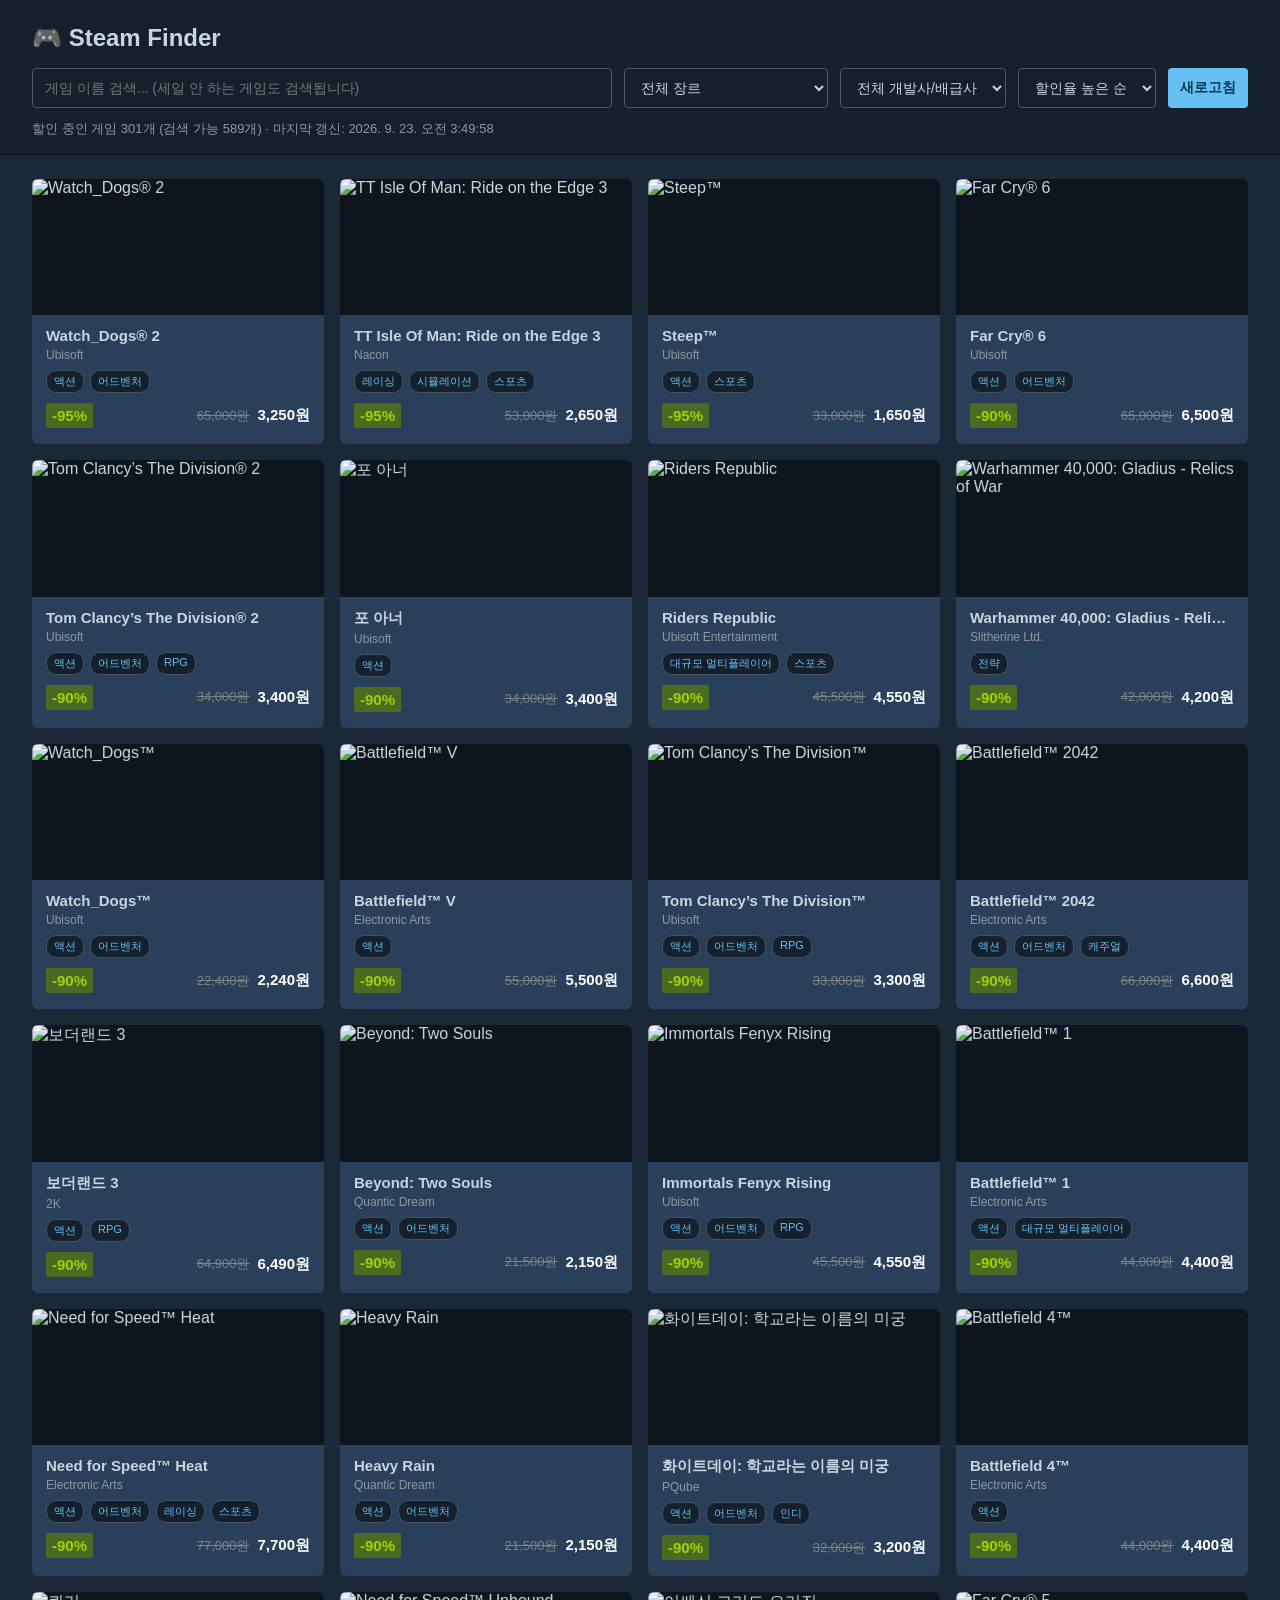
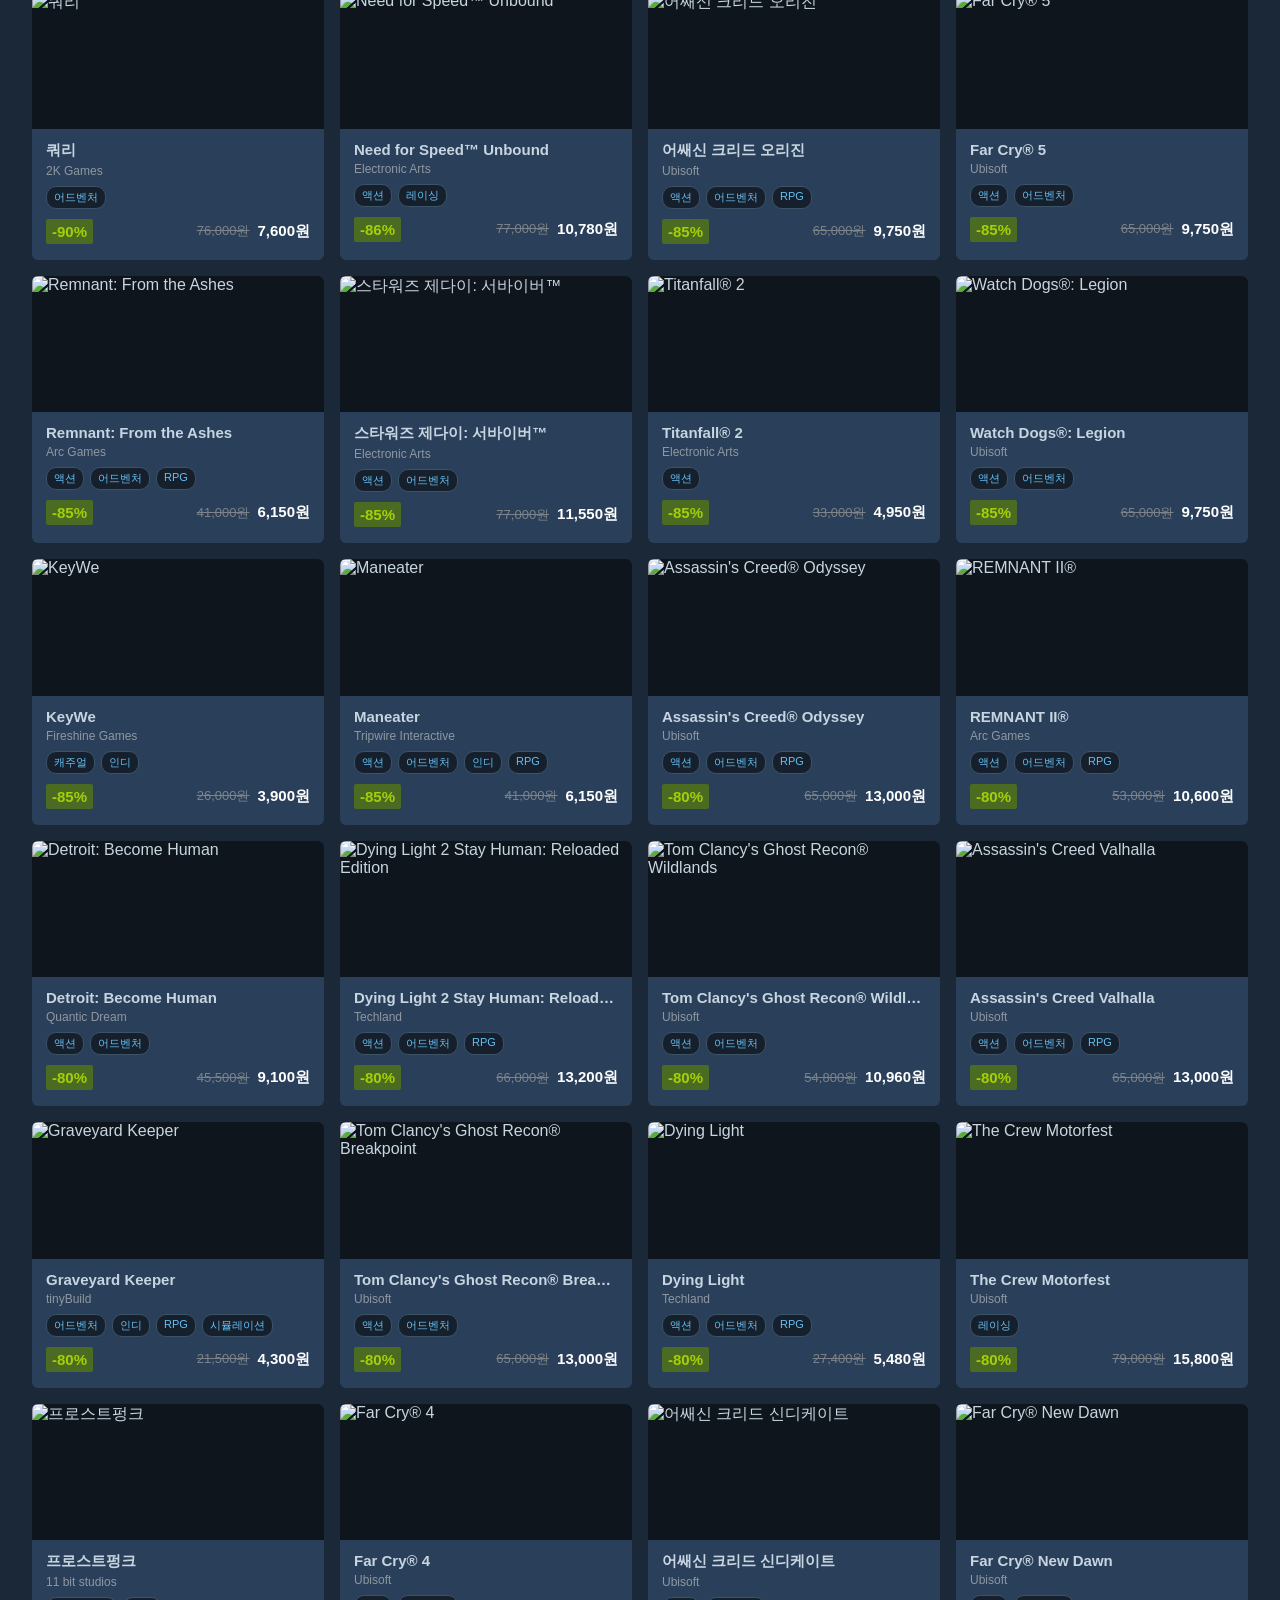
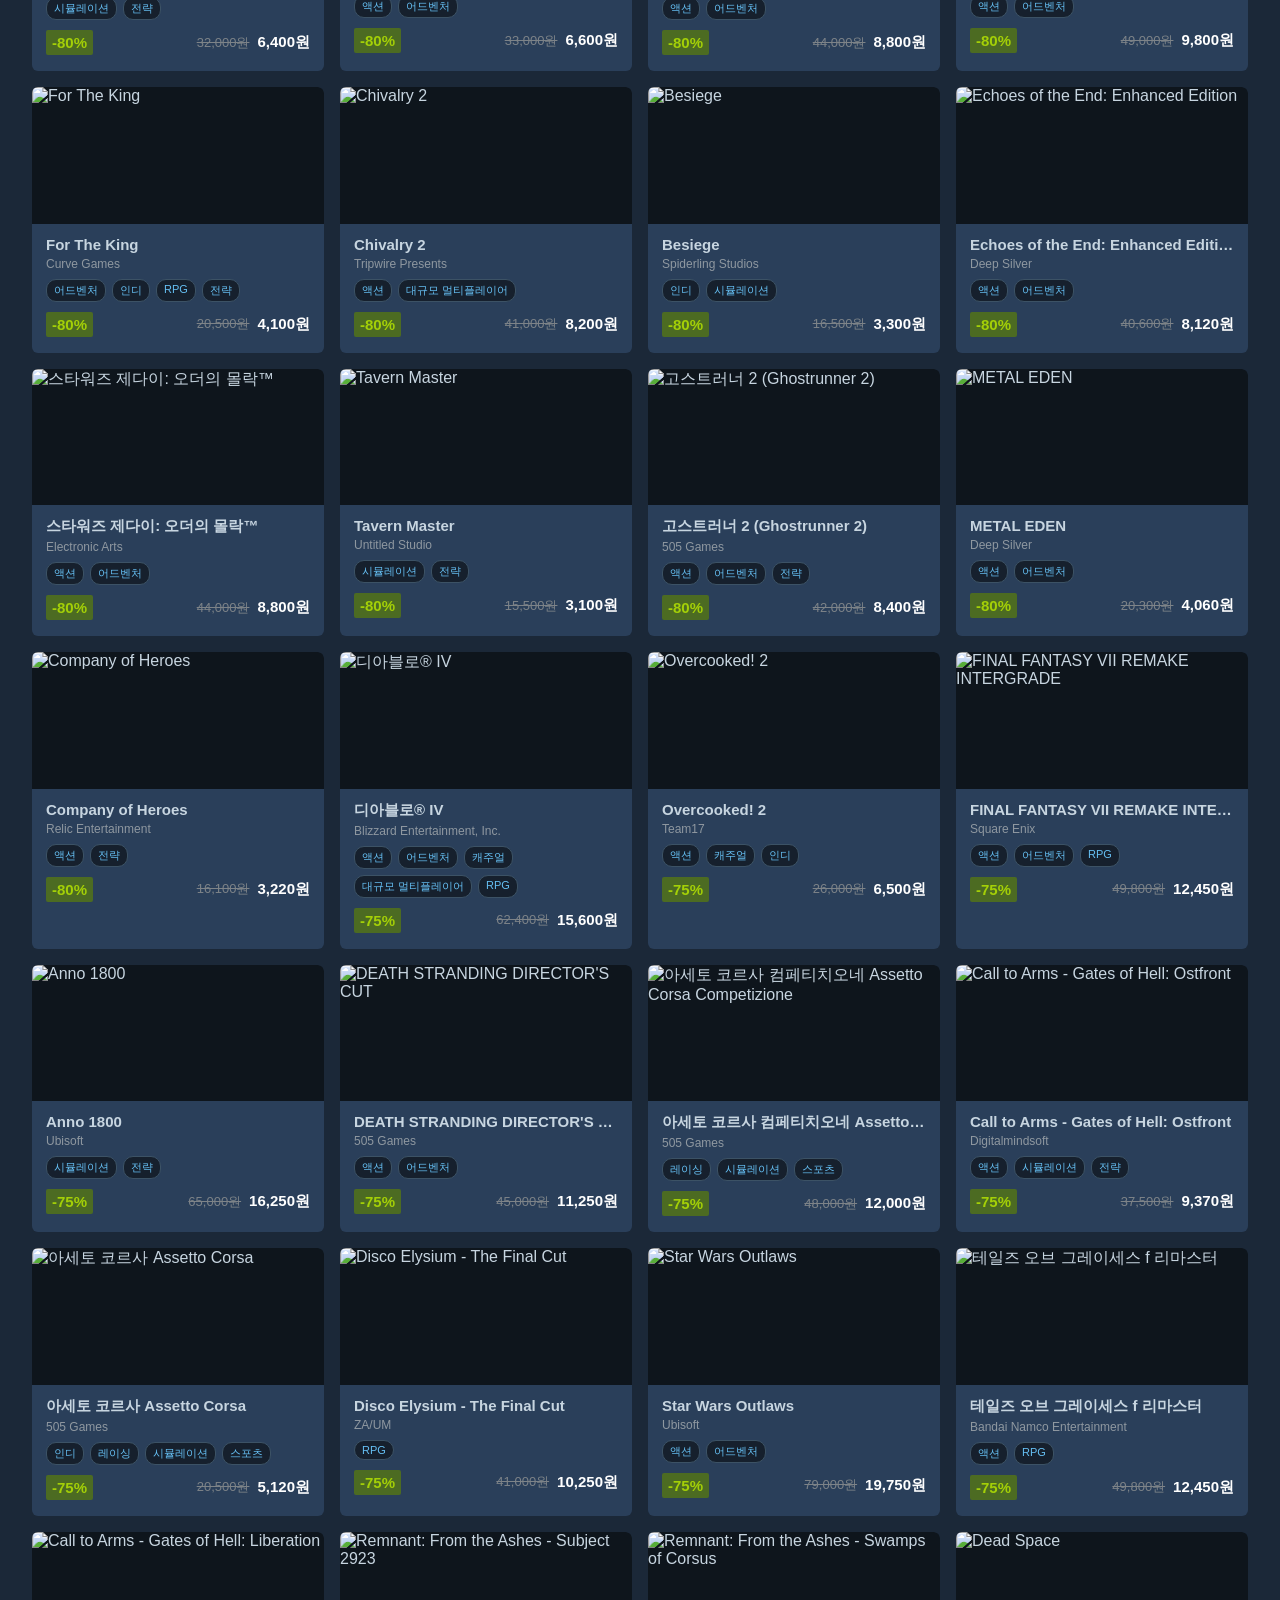
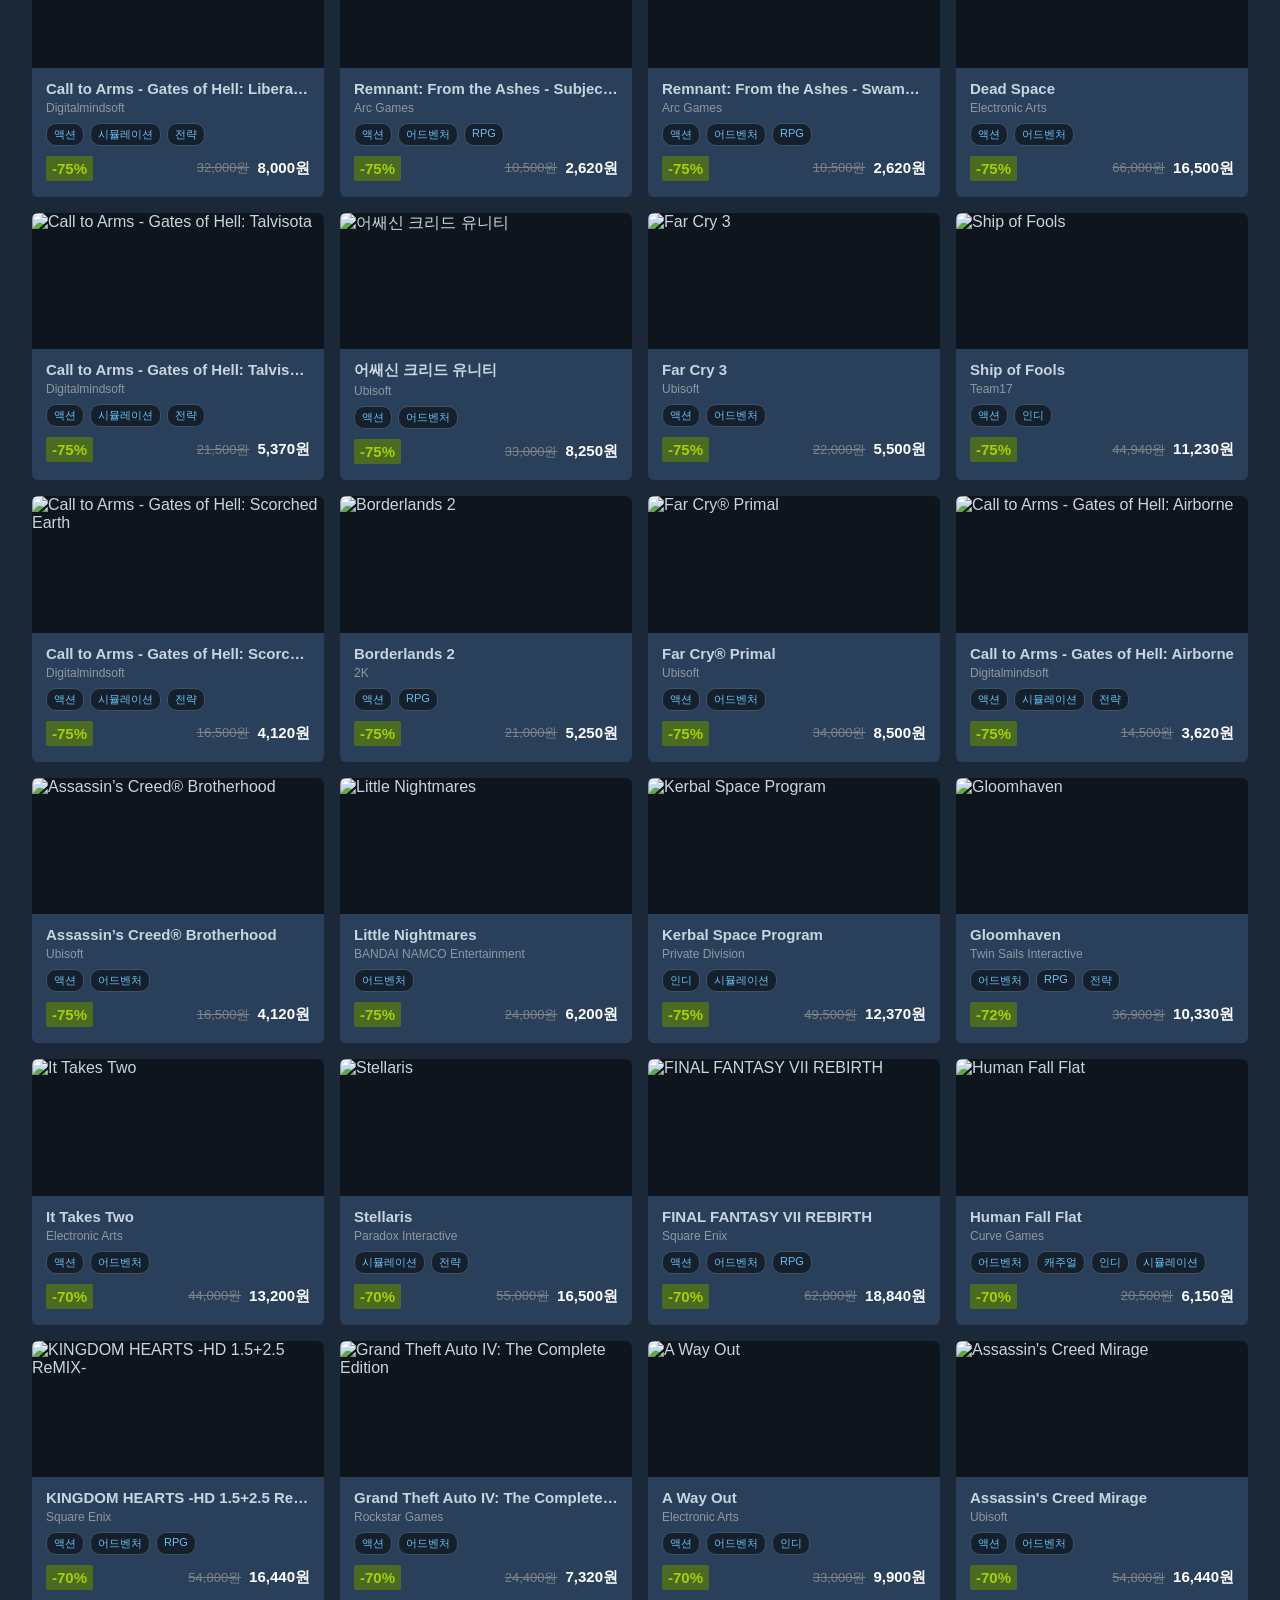
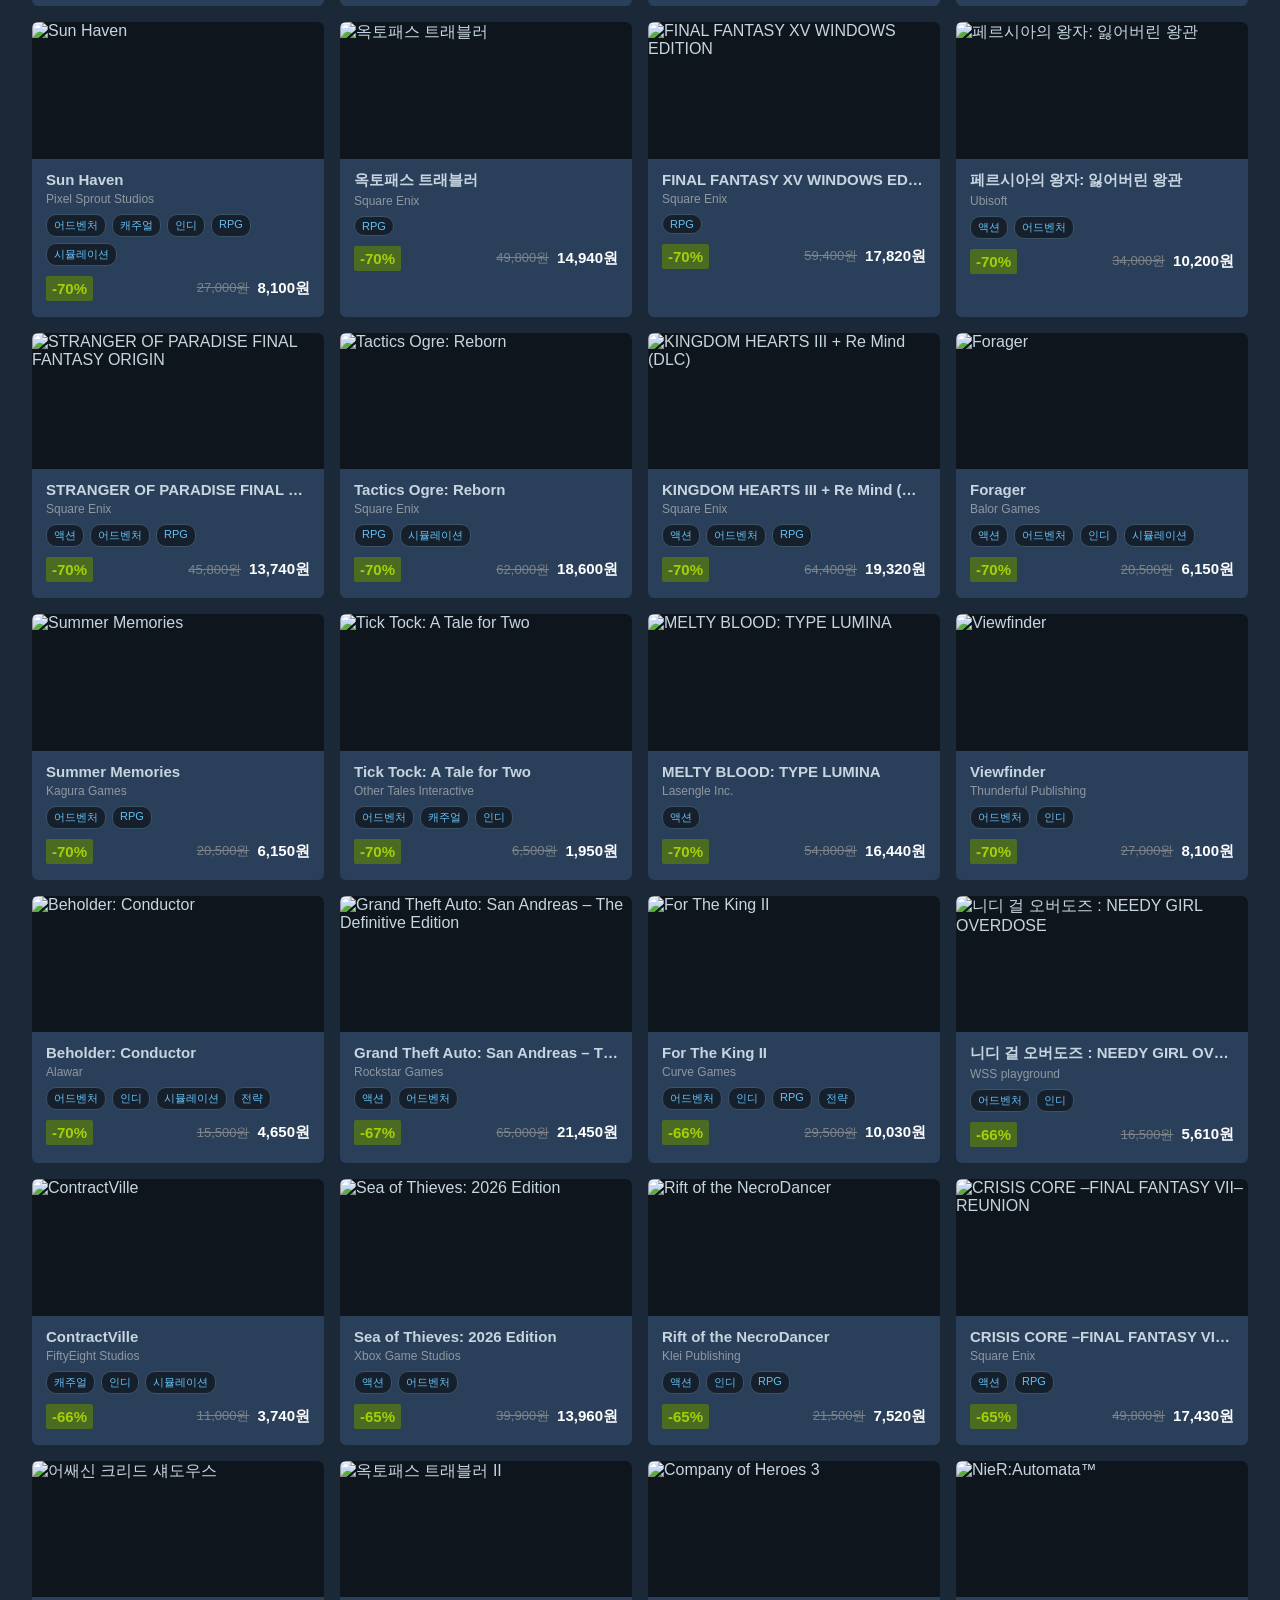
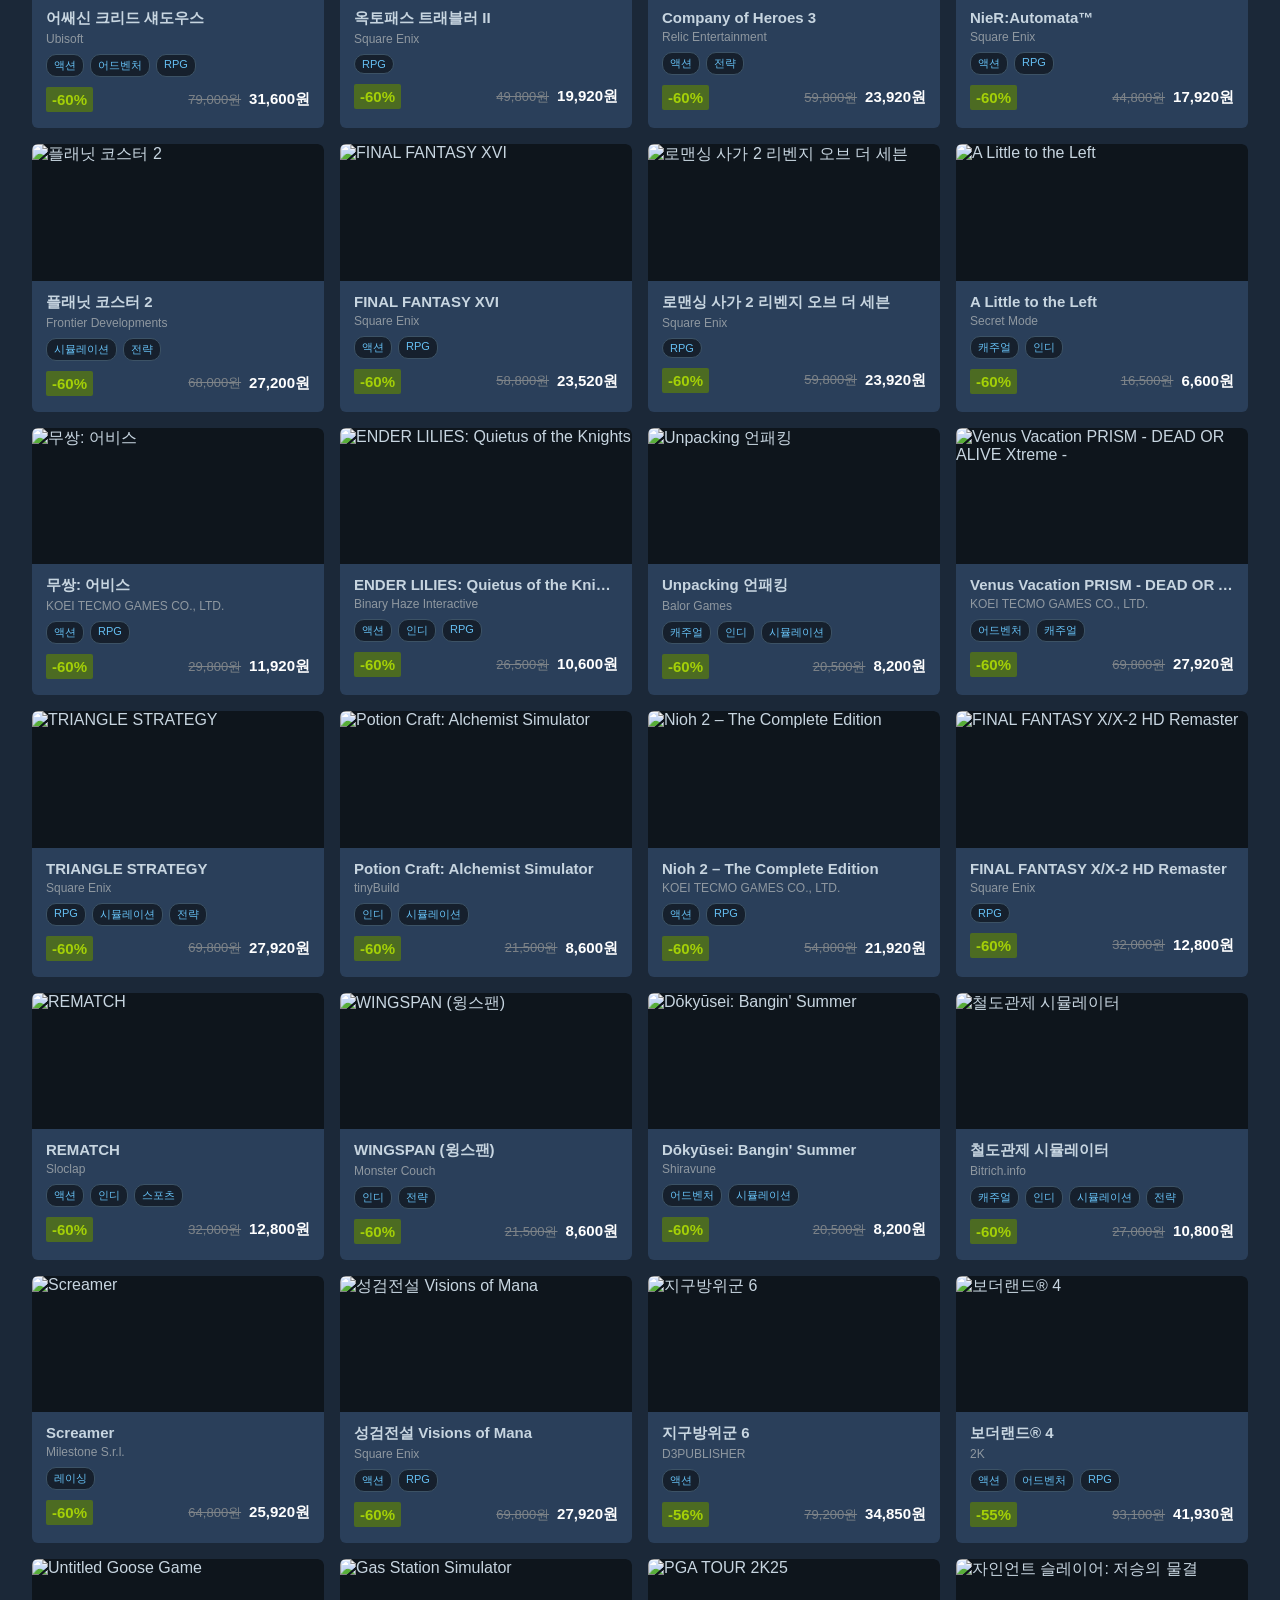
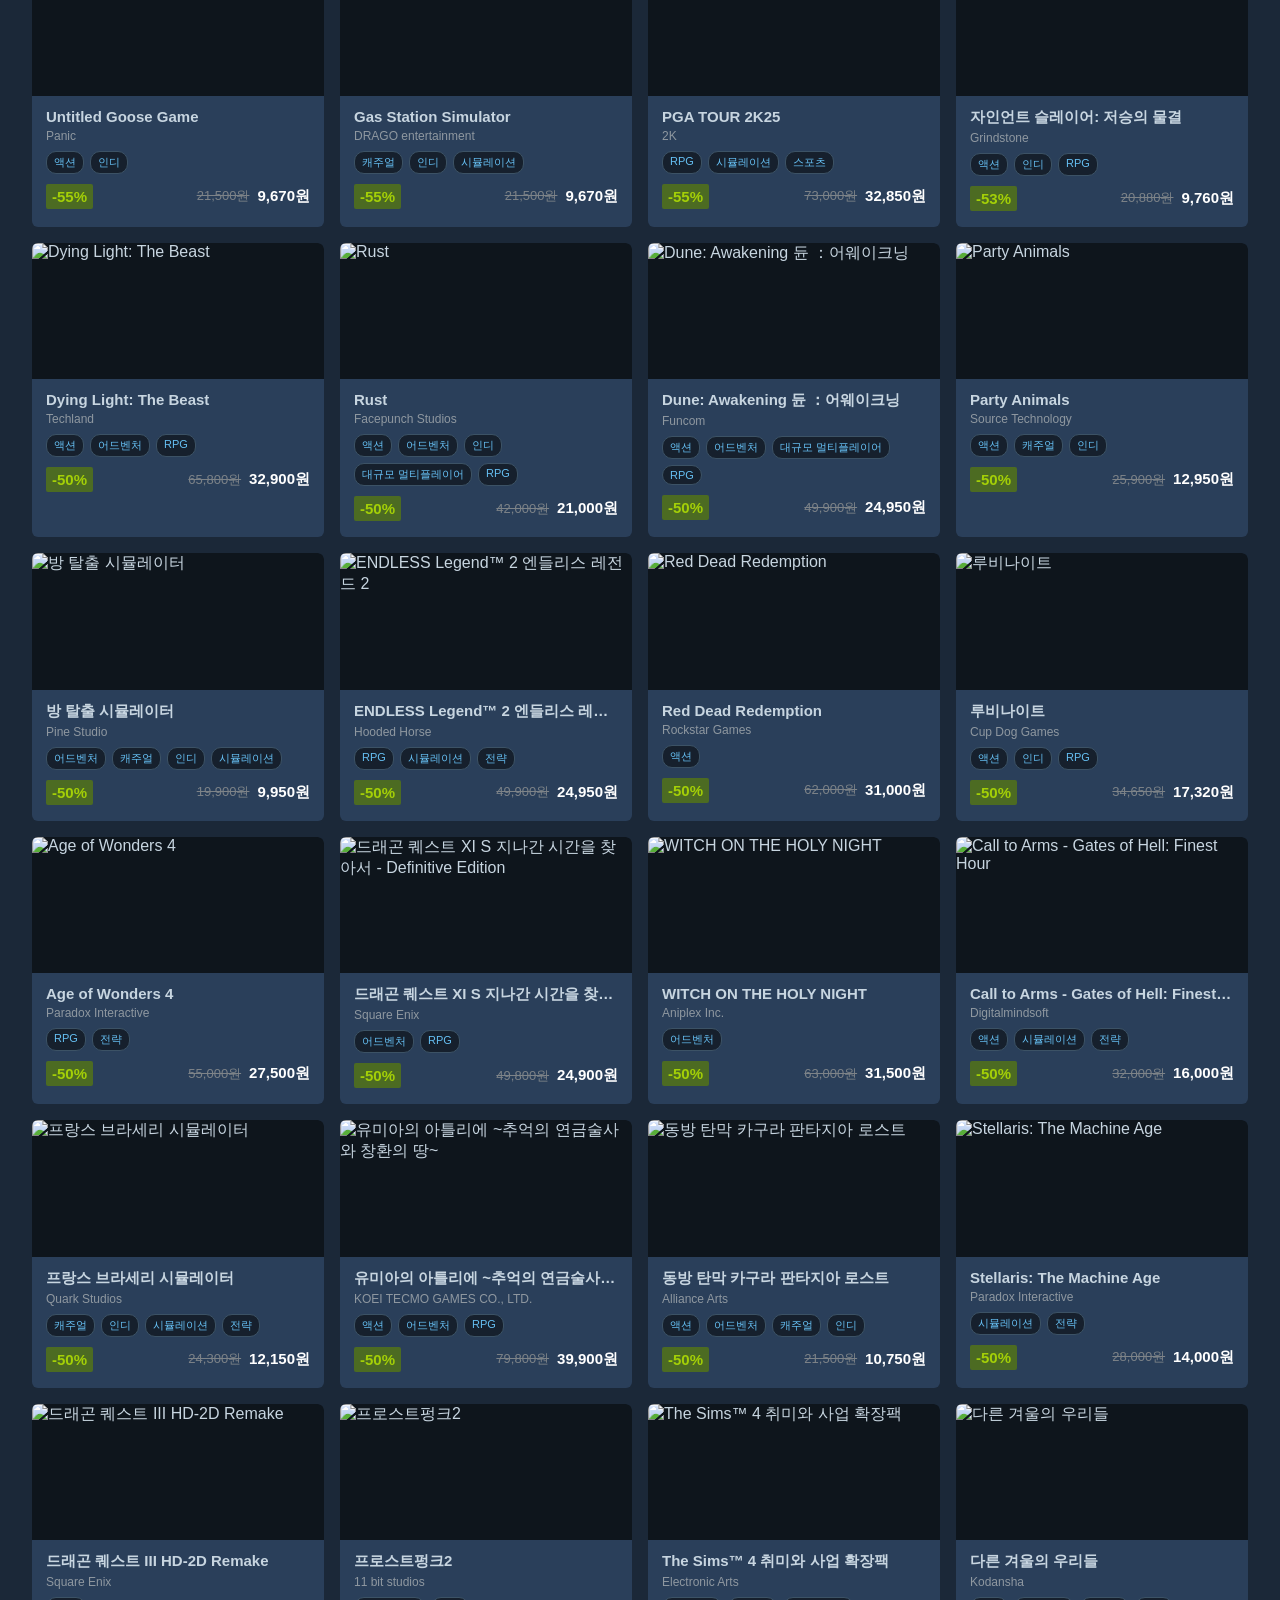
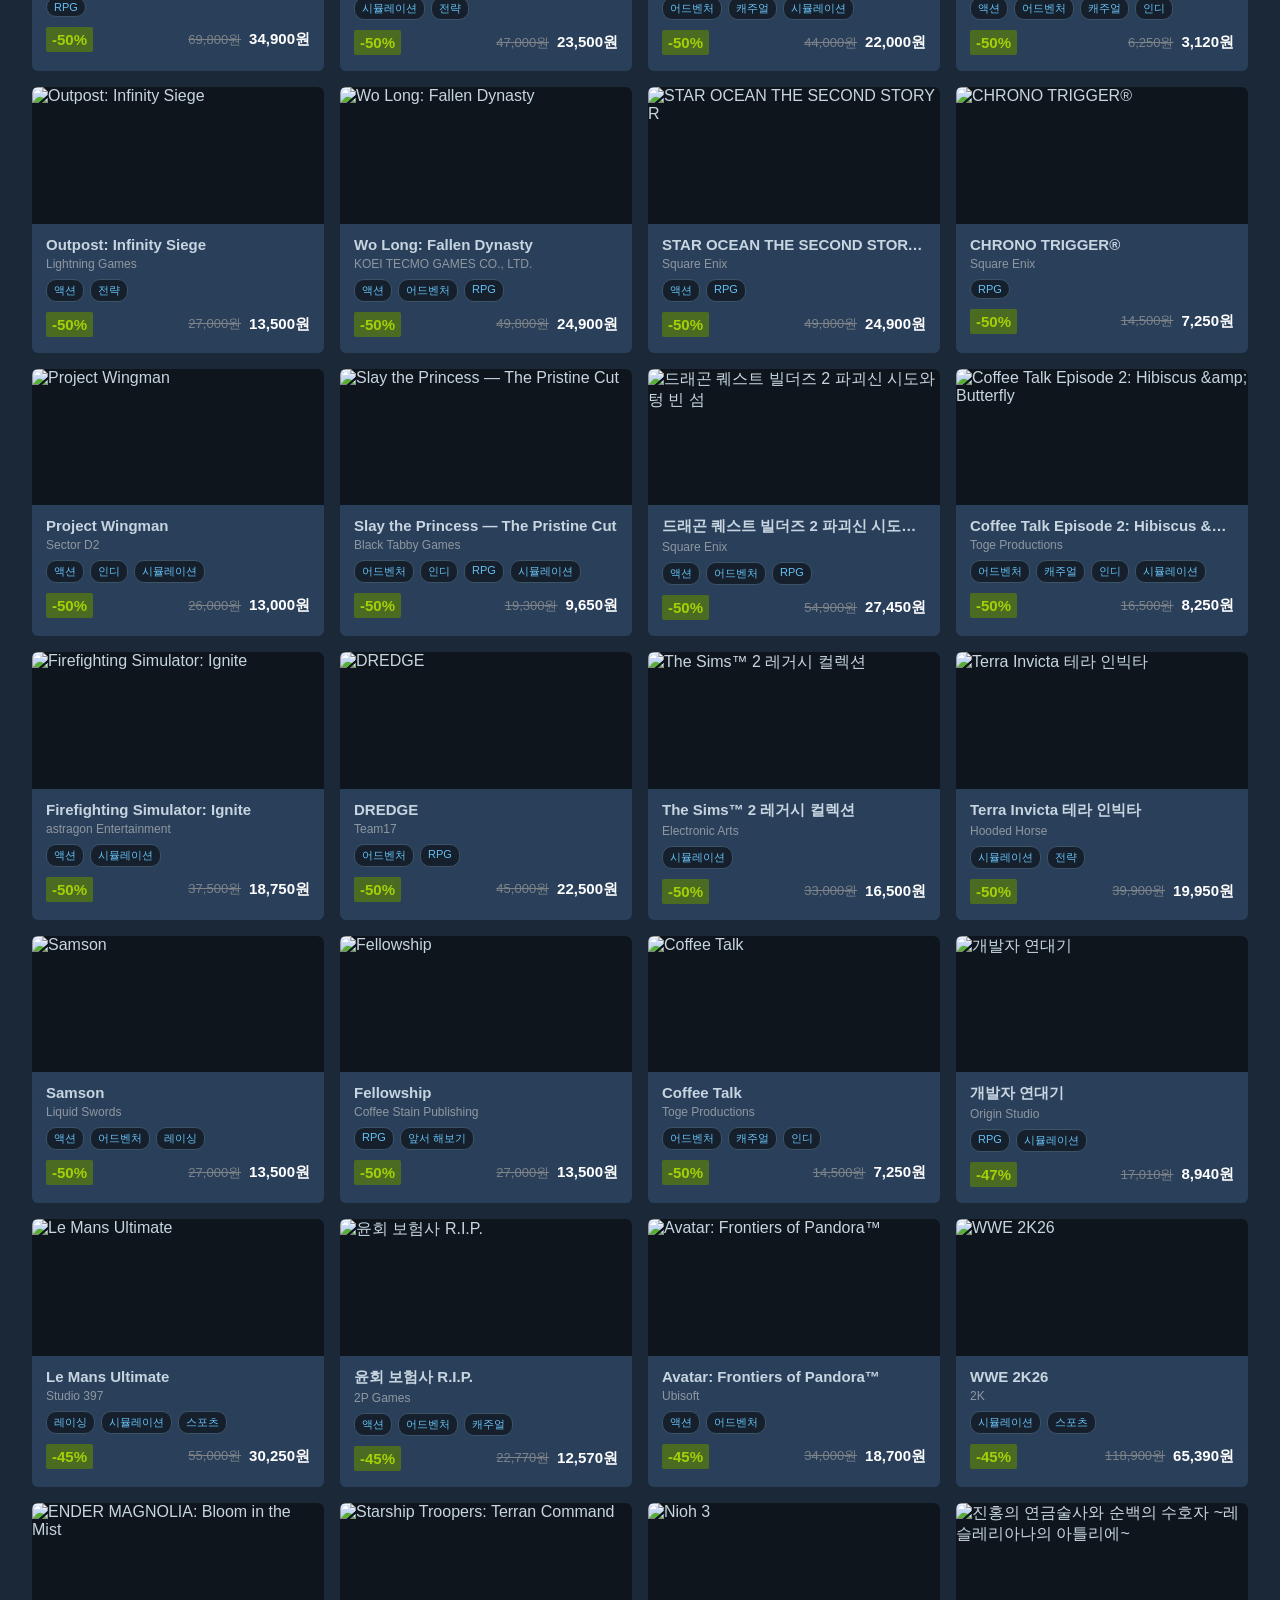
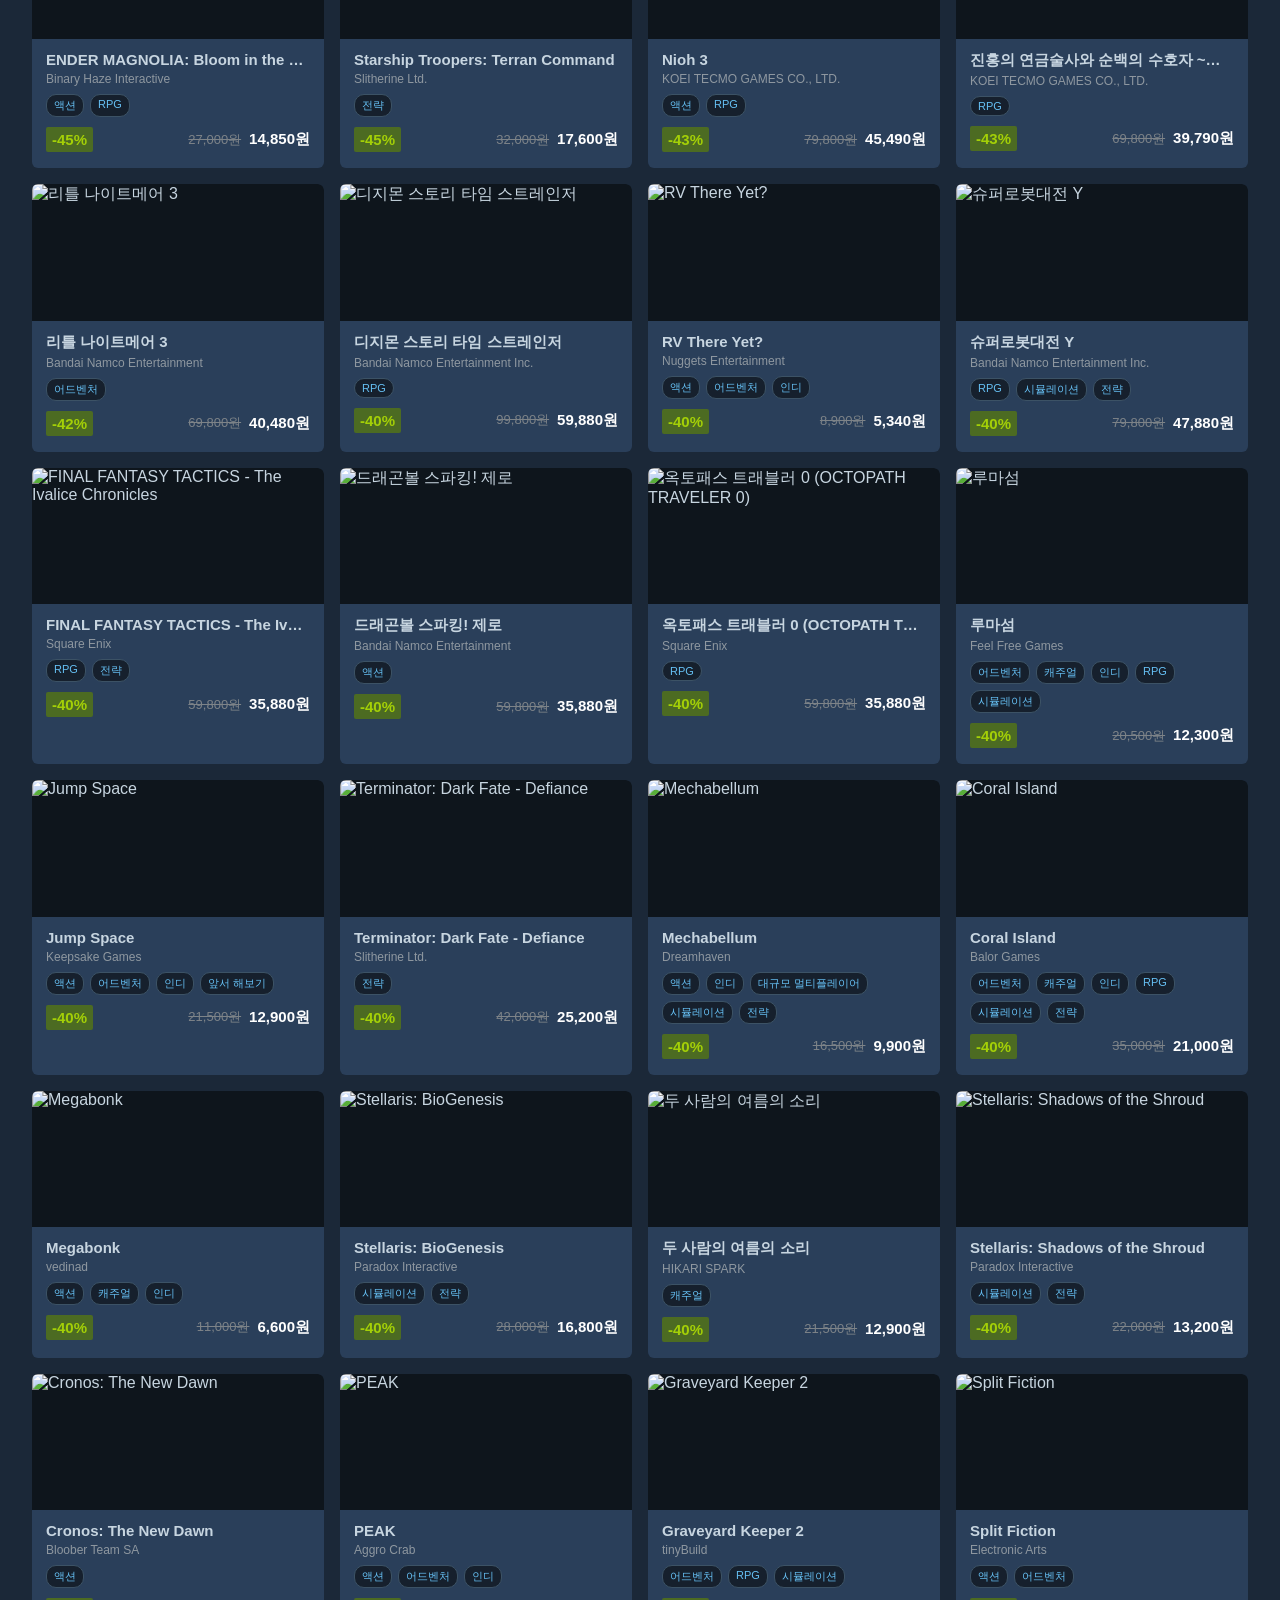
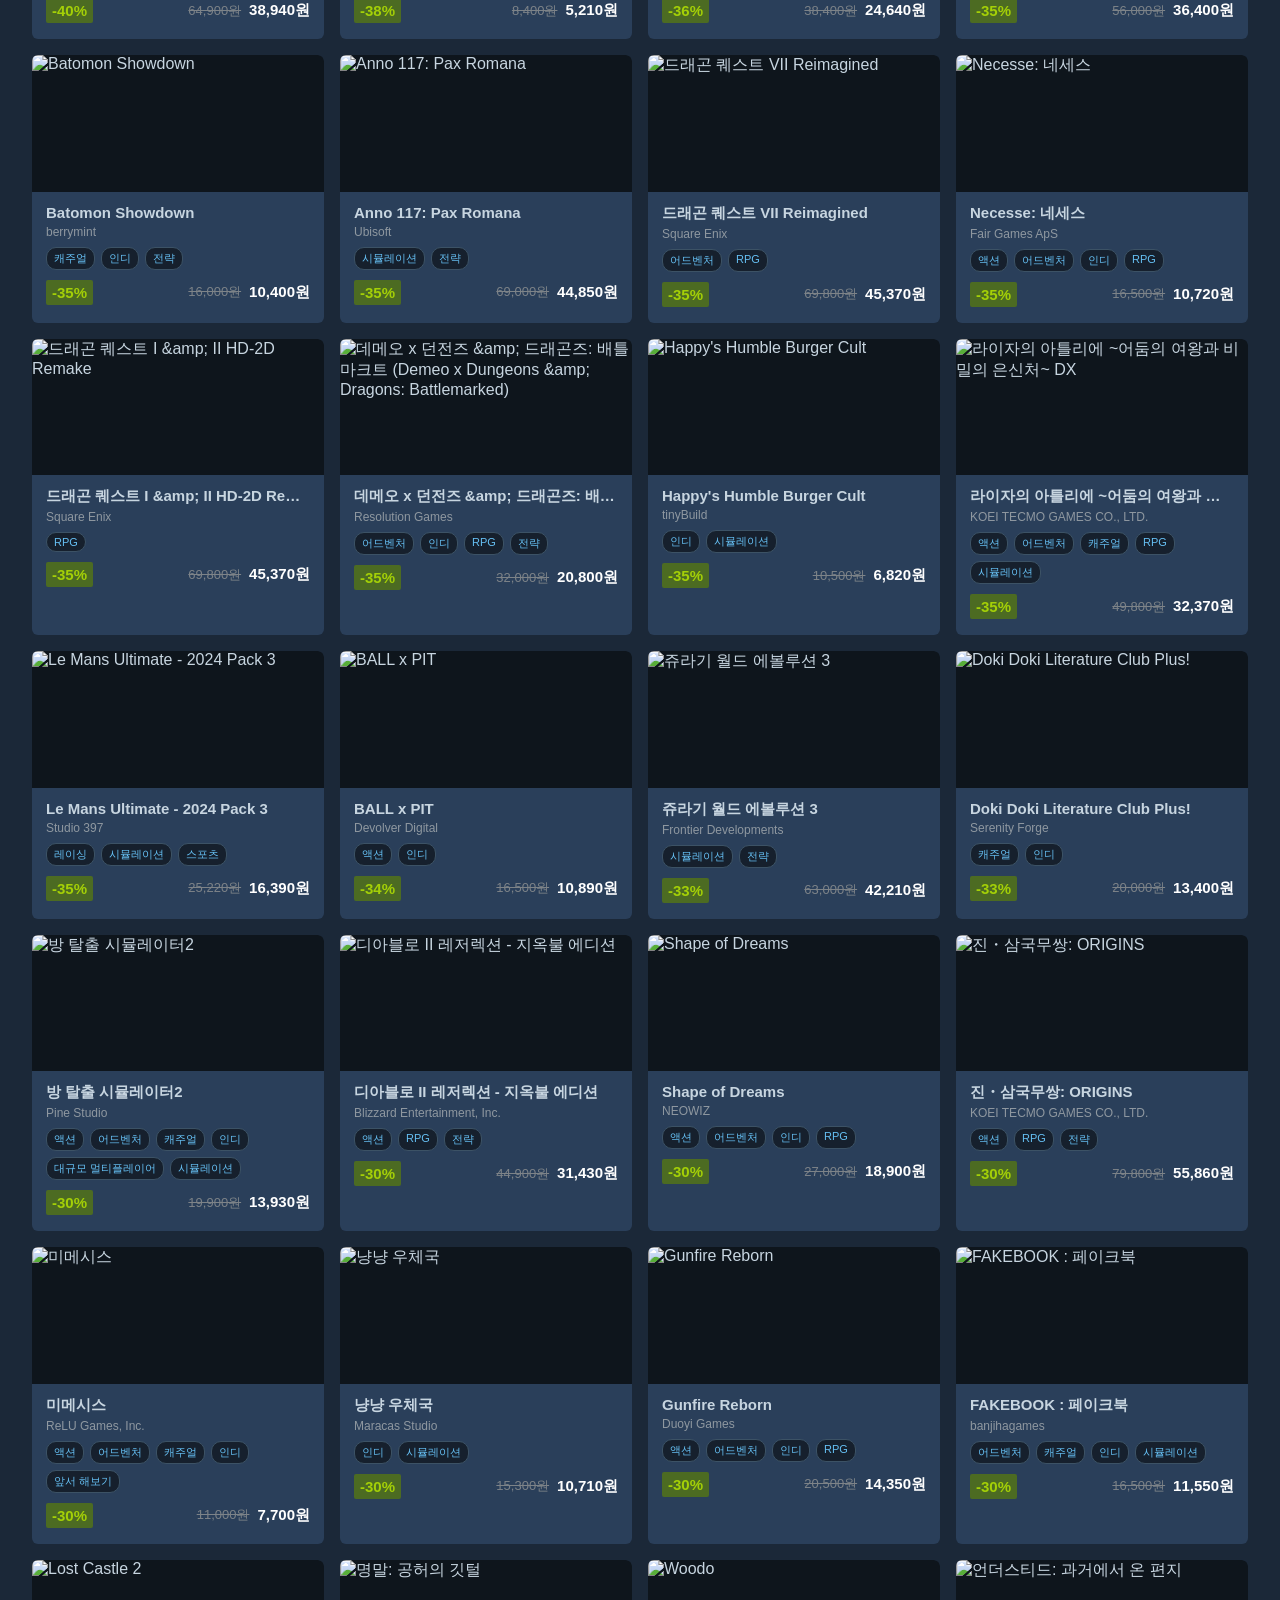
==== docs/index.html @ e0698662 "Rename site to Steam Finder, make header a home link Clicking the title now resets search/genre/publ" ====
<!DOCTYPE html>
<html lang="ko">
<head>
<meta charset="UTF-8">
<meta name="viewport" content="width=device-width, initial-scale=1.0">
<title>Steam Finder</title>
<link rel="stylesheet" href="style.css">
</head>
<body>
<header>
  <h1><a id="homeLink" href=".">🎮 Steam Finder</a></h1>
  <div class="controls">
    <input id="search" type="text" placeholder="게임 이름 검색... (세일 안 하는 게임도 검색됩니다)">
    <select id="genreFilter">
      <option value="">전체 장르</option>
    </select>
    <select id="publisherFilter">
      <option value="">전체 개발사/배급사</option>
    </select>
    <select id="sort">
      <option value="discount_desc">할인율 높은 순</option>
      <option value="price_asc">가격 낮은 순</option>
      <option value="price_desc">가격 높은 순</option>
      <option value="name_asc">이름순</option>
    </select>
    <button id="refresh">새로고침</button>
  </div>
  <p id="meta" class="meta"></p>
</header>
<main id="grid" class="grid"></main>
<p id="empty" class="empty" hidden>표시할 게임이 없습니다.</p>
<script src="app.js"></script>
</body>
</html>
---- docs/style.css ----
:root {
  --bg: #1b2838;
  --bg-elevated: #16202d;
  --card: #2a3f5a;
  --card-hover: #33526e;
  --text: #c7d5e0;
  --text-dim: #8f98a0;
  --accent: #66c0f4;
  --discount: #a4d007;
  --discount-bg: #4c6b22;
  --original: #7d8388;
}

* { box-sizing: border-box; }

body {
  margin: 0;
  font-family: "Segoe UI", "Malgun Gothic", sans-serif;
  background: var(--bg);
  color: var(--text);
}

header {
  padding: 24px 32px 16px;
  background: var(--bg-elevated);
  border-bottom: 1px solid #0e151c;
}

h1 {
  margin: 0 0 16px;
  font-size: 24px;
}

h1 a {
  color: inherit;
  text-decoration: none;
}

h1 a:hover {
  color: var(--accent);
}

.controls {
  display: flex;
  gap: 12px;
  flex-wrap: wrap;
}

.controls input,
.controls select,
.controls button {
  padding: 10px 12px;
  border-radius: 4px;
  border: 1px solid #4a5a6a;
  background: #16202d;
  color: var(--text);
  font-size: 14px;
}

.controls input {
  flex: 1;
  min-width: 200px;
}

.controls button {
  background: var(--accent);
  color: #08334f;
  border: none;
  font-weight: 600;
  cursor: pointer;
}

.controls button:hover {
  filter: brightness(1.1);
}

.meta {
  margin: 12px 0 0;
  font-size: 13px;
  color: var(--text-dim);
}

.grid {
  display: grid;
  grid-template-columns: repeat(auto-fill, minmax(260px, 1fr));
  gap: 16px;
  padding: 24px 32px;
}

.empty {
  text-align: center;
  color: var(--text-dim);
  padding: 40px;
}

.card {
  display: block;
  background: var(--card);
  border-radius: 6px;
  overflow: hidden;
  text-decoration: none;
  color: inherit;
  transition: transform 0.15s ease, background 0.15s ease;
}

.card:hover {
  background: var(--card-hover);
  transform: translateY(-2px);
}

.thumb {
  width: 100%;
  aspect-ratio: 460 / 215;
  background: #0e151c;
  overflow: hidden;
}

.thumb img {
  width: 100%;
  height: 100%;
  object-fit: cover;
  display: block;
}

.body {
  padding: 12px 14px 16px;
}

.body h2 {
  font-size: 15px;
  margin: 0 0 4px;
  font-weight: 600;
  white-space: nowrap;
  overflow: hidden;
  text-overflow: ellipsis;
}

.studio {
  font-size: 12px;
  color: var(--text-dim);
  margin: 0 0 8px;
  white-space: nowrap;
  overflow: hidden;
  text-overflow: ellipsis;
}

.genres {
  display: flex;
  flex-wrap: wrap;
  gap: 6px;
  margin: 0 0 10px;
}

.genre-tag {
  background: var(--bg-elevated);
  color: var(--accent);
  font-size: 11px;
  padding: 3px 7px;
  border-radius: 10px;
  border: 1px solid #3c5265;
}

.price-row {
  display: flex;
  align-items: center;
  justify-content: flex-end;
  gap: 8px;
  flex-wrap: wrap;
}

.discount {
  background: var(--discount-bg);
  color: var(--discount);
  font-weight: 700;
  font-size: 15px;
  padding: 4px 6px;
  border-radius: 2px;
  margin-right: auto;
}

.original {
  color: var(--original);
  text-decoration: line-through;
  font-size: 13px;
}

.final {
  color: #fff;
  font-size: 15px;
  font-weight: 600;
}
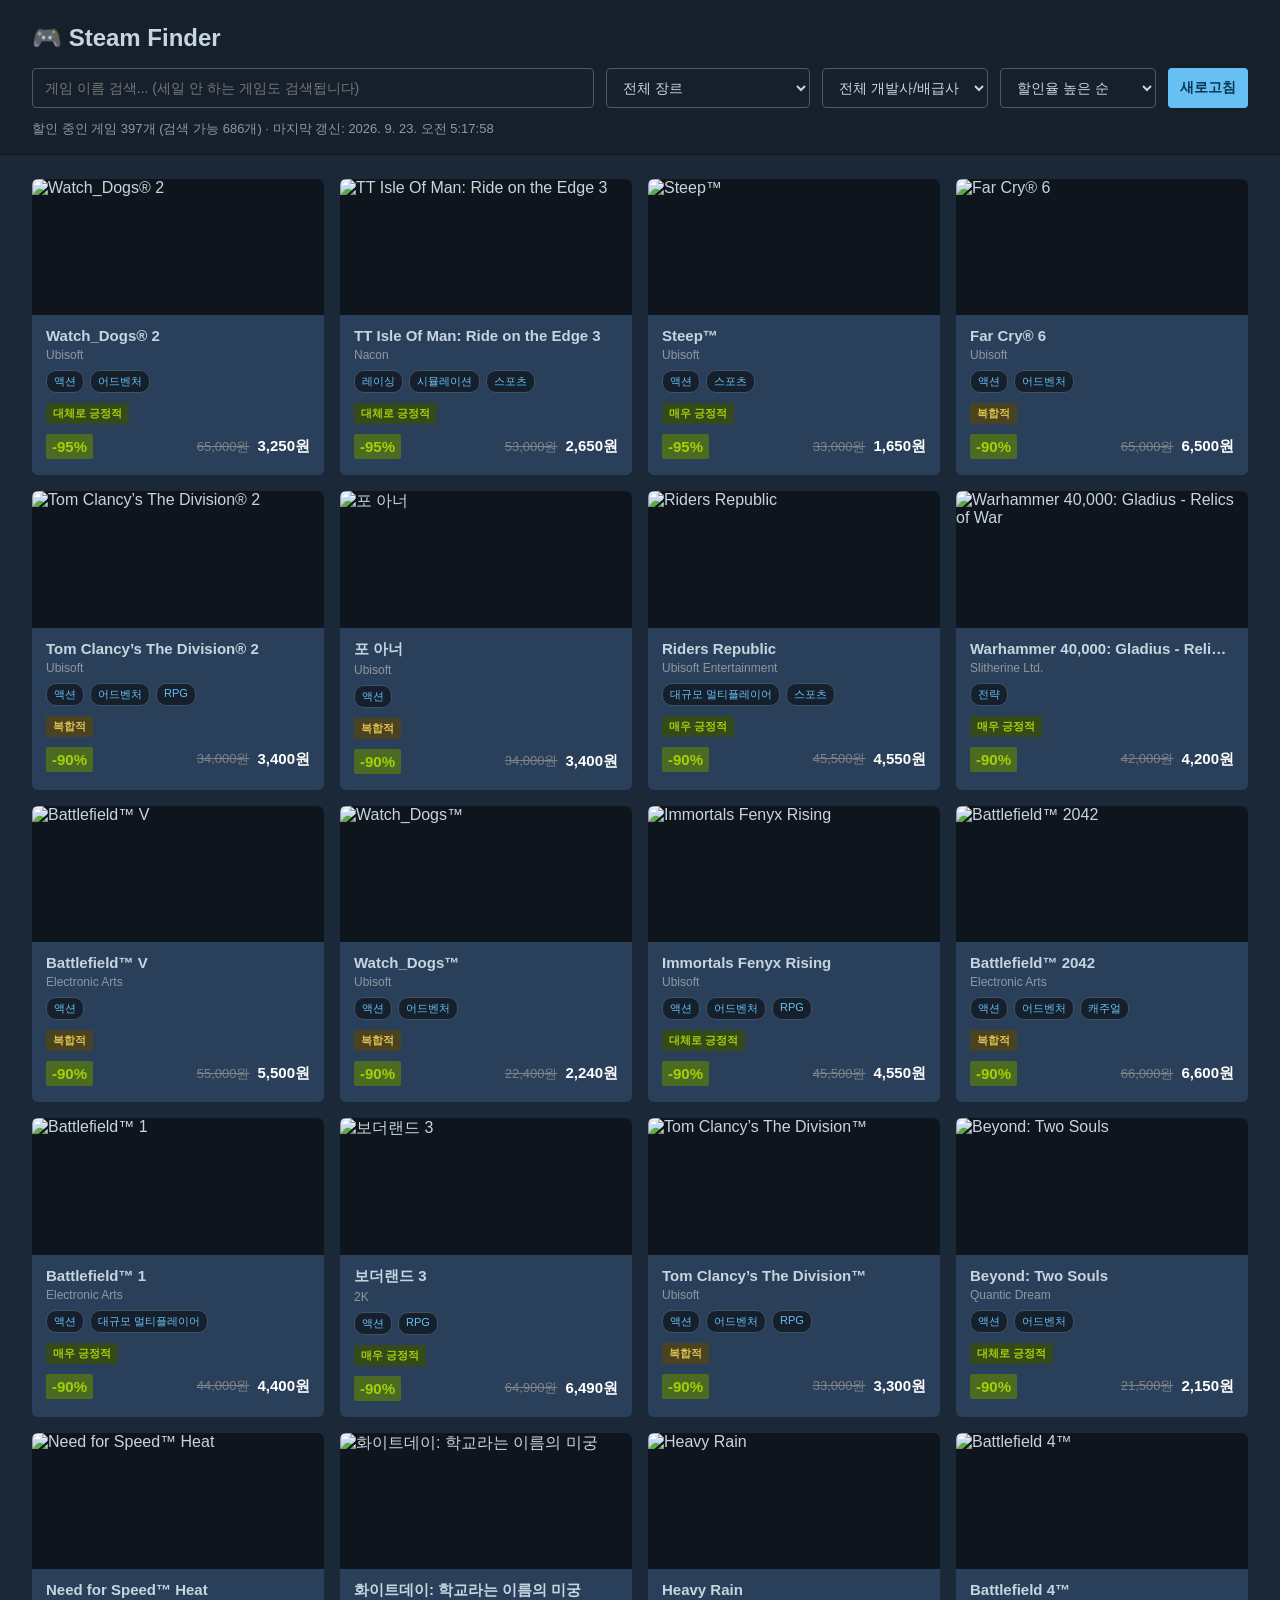
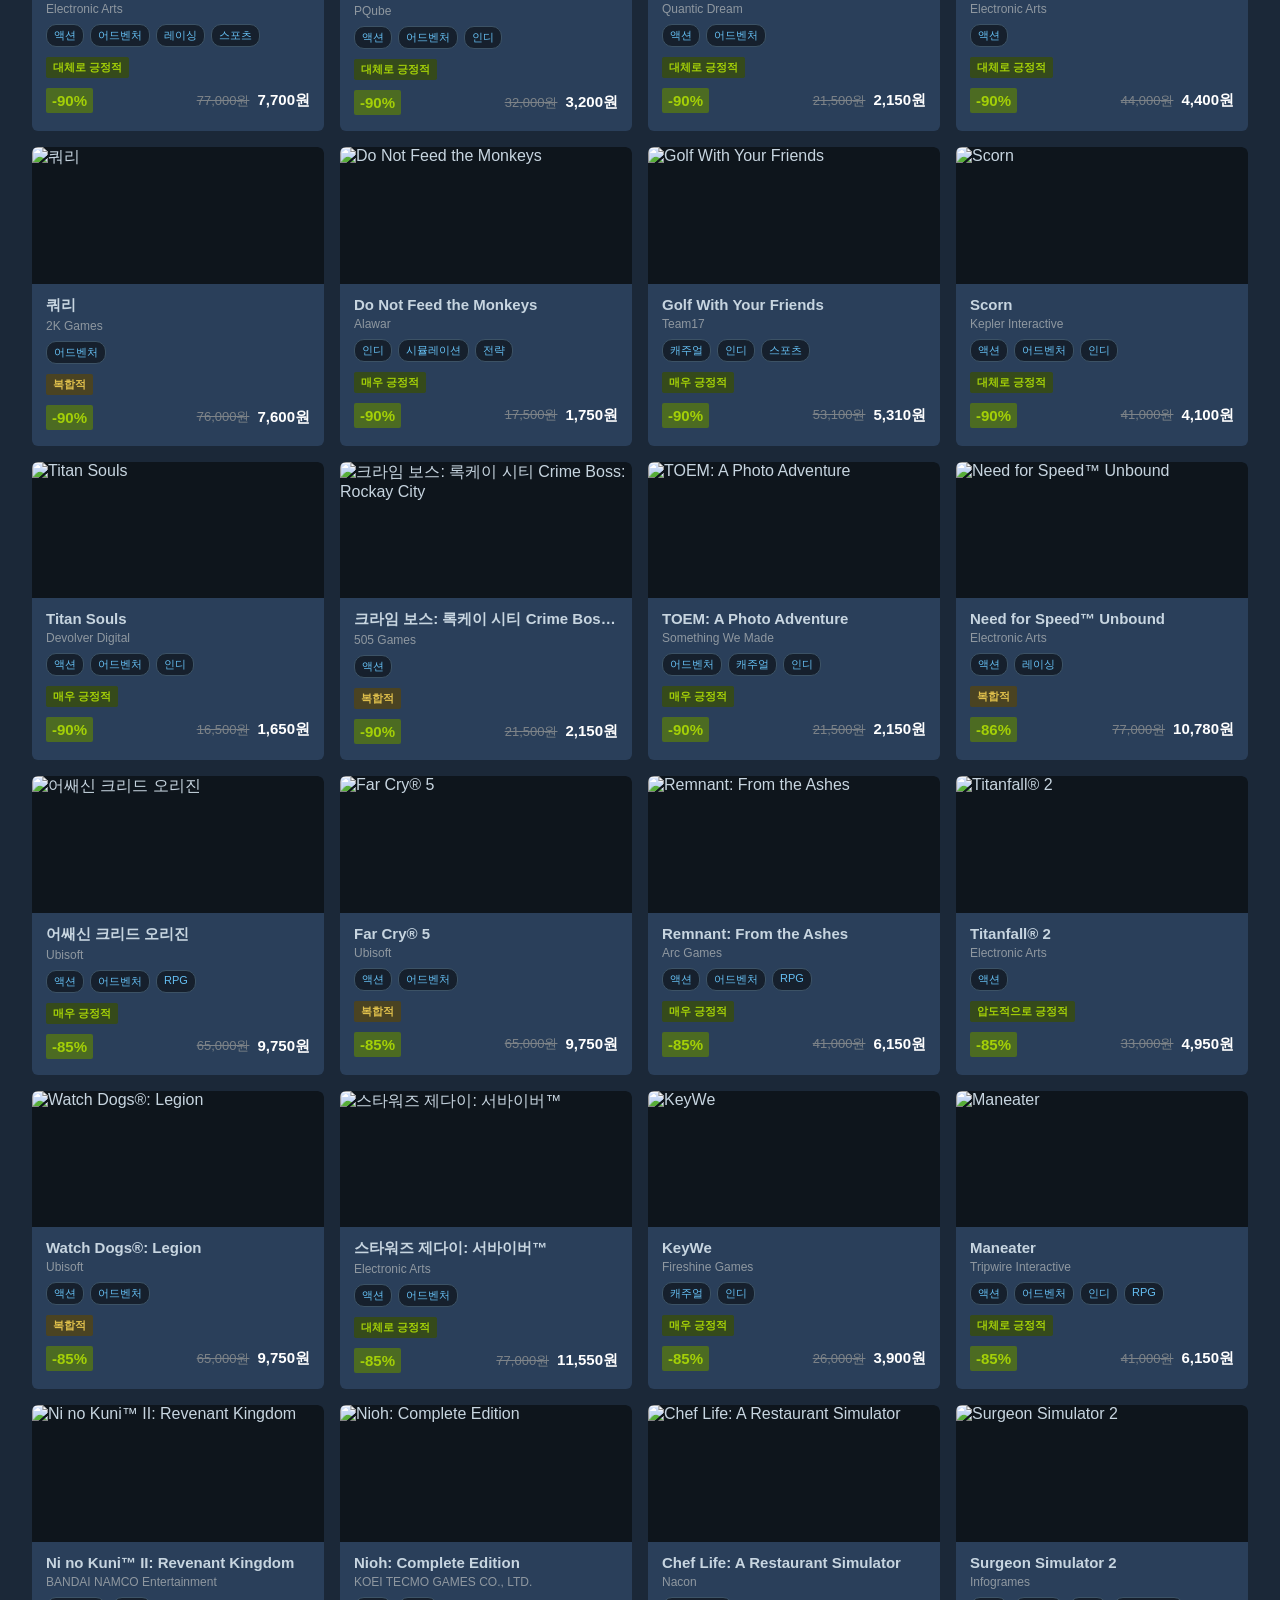
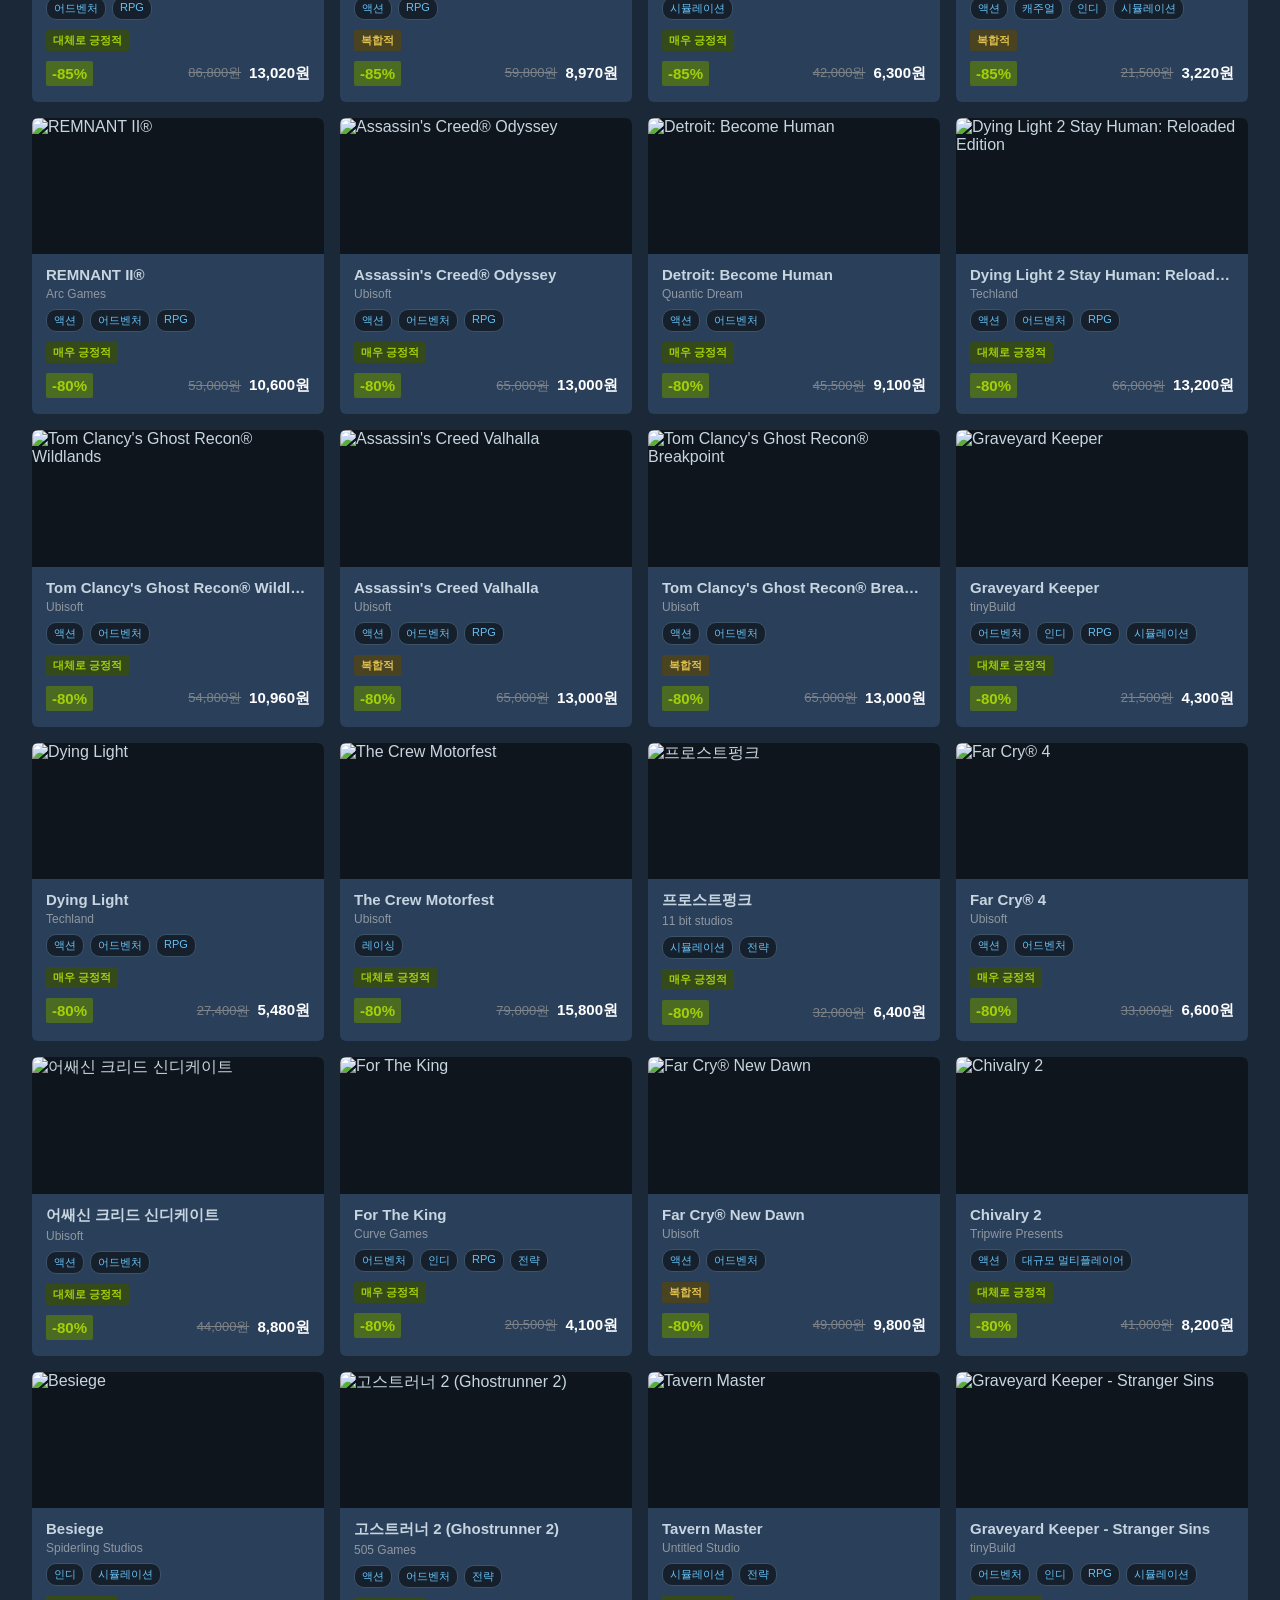
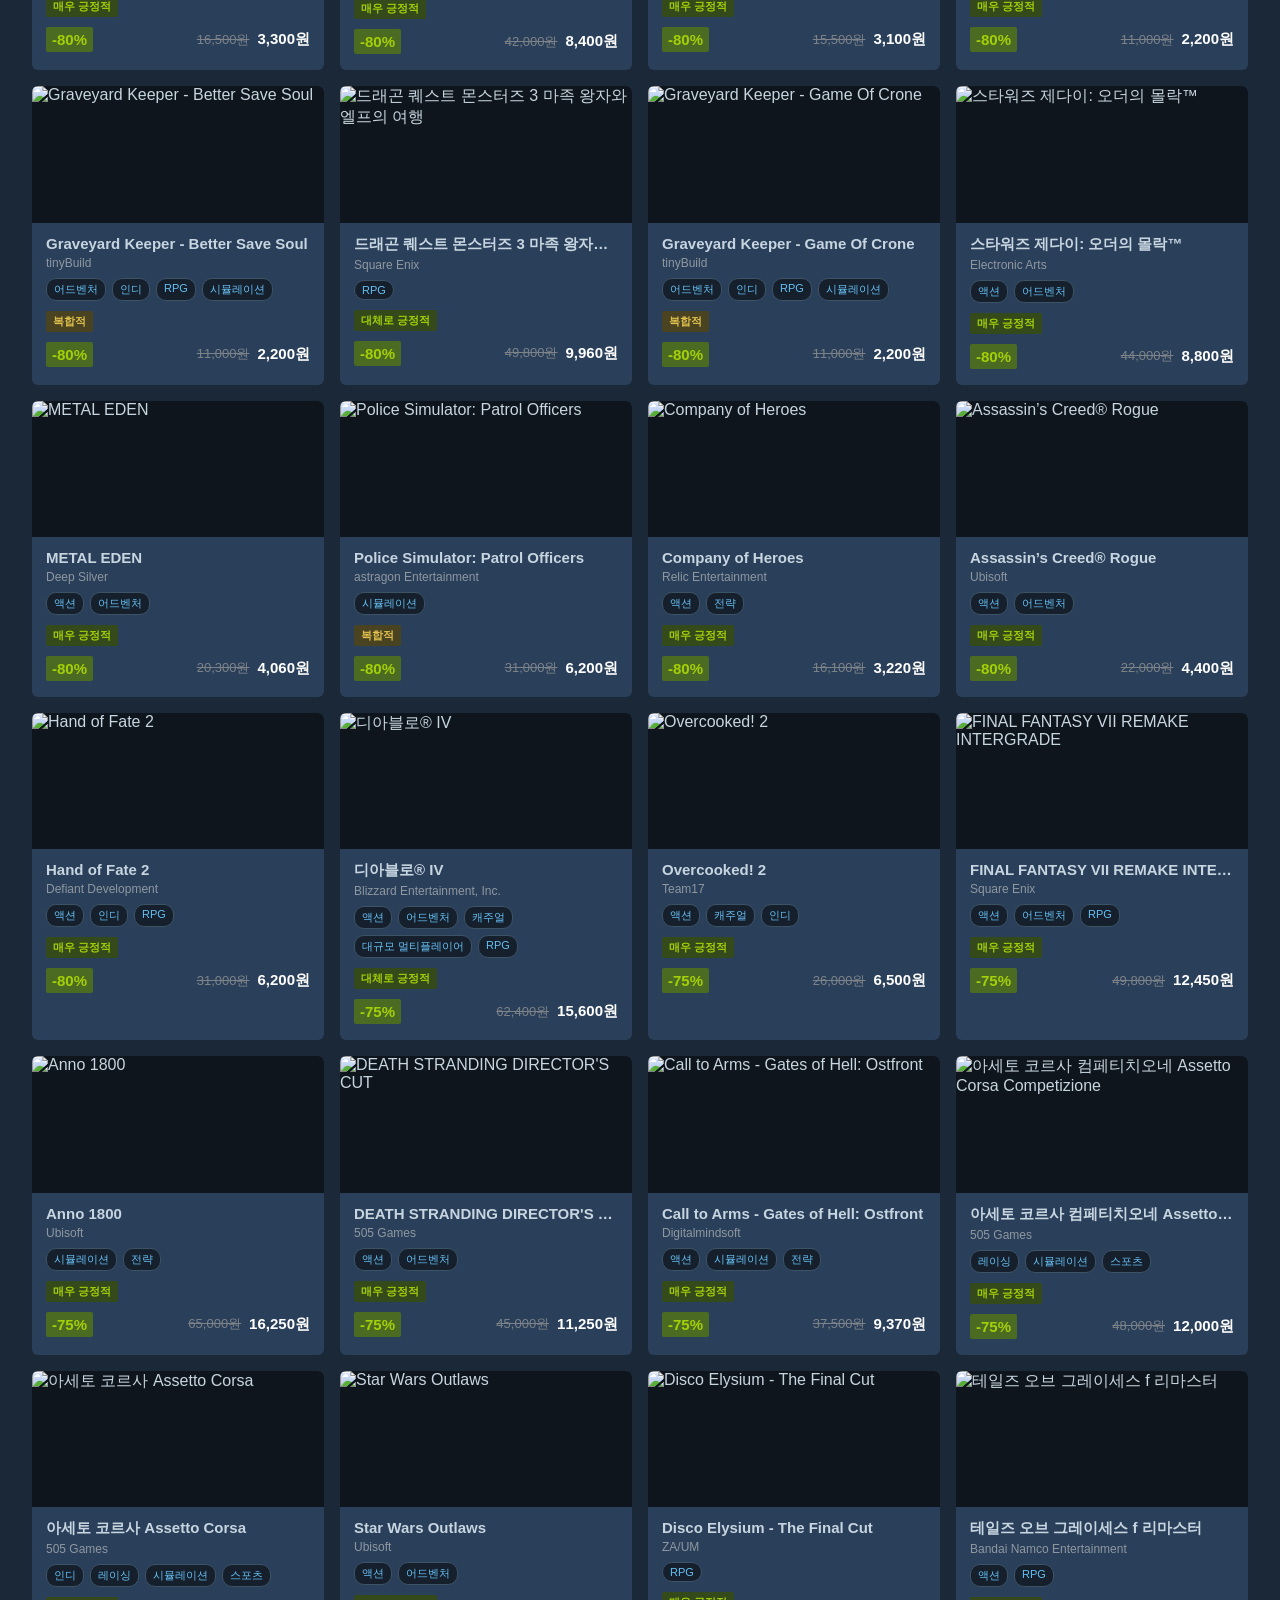
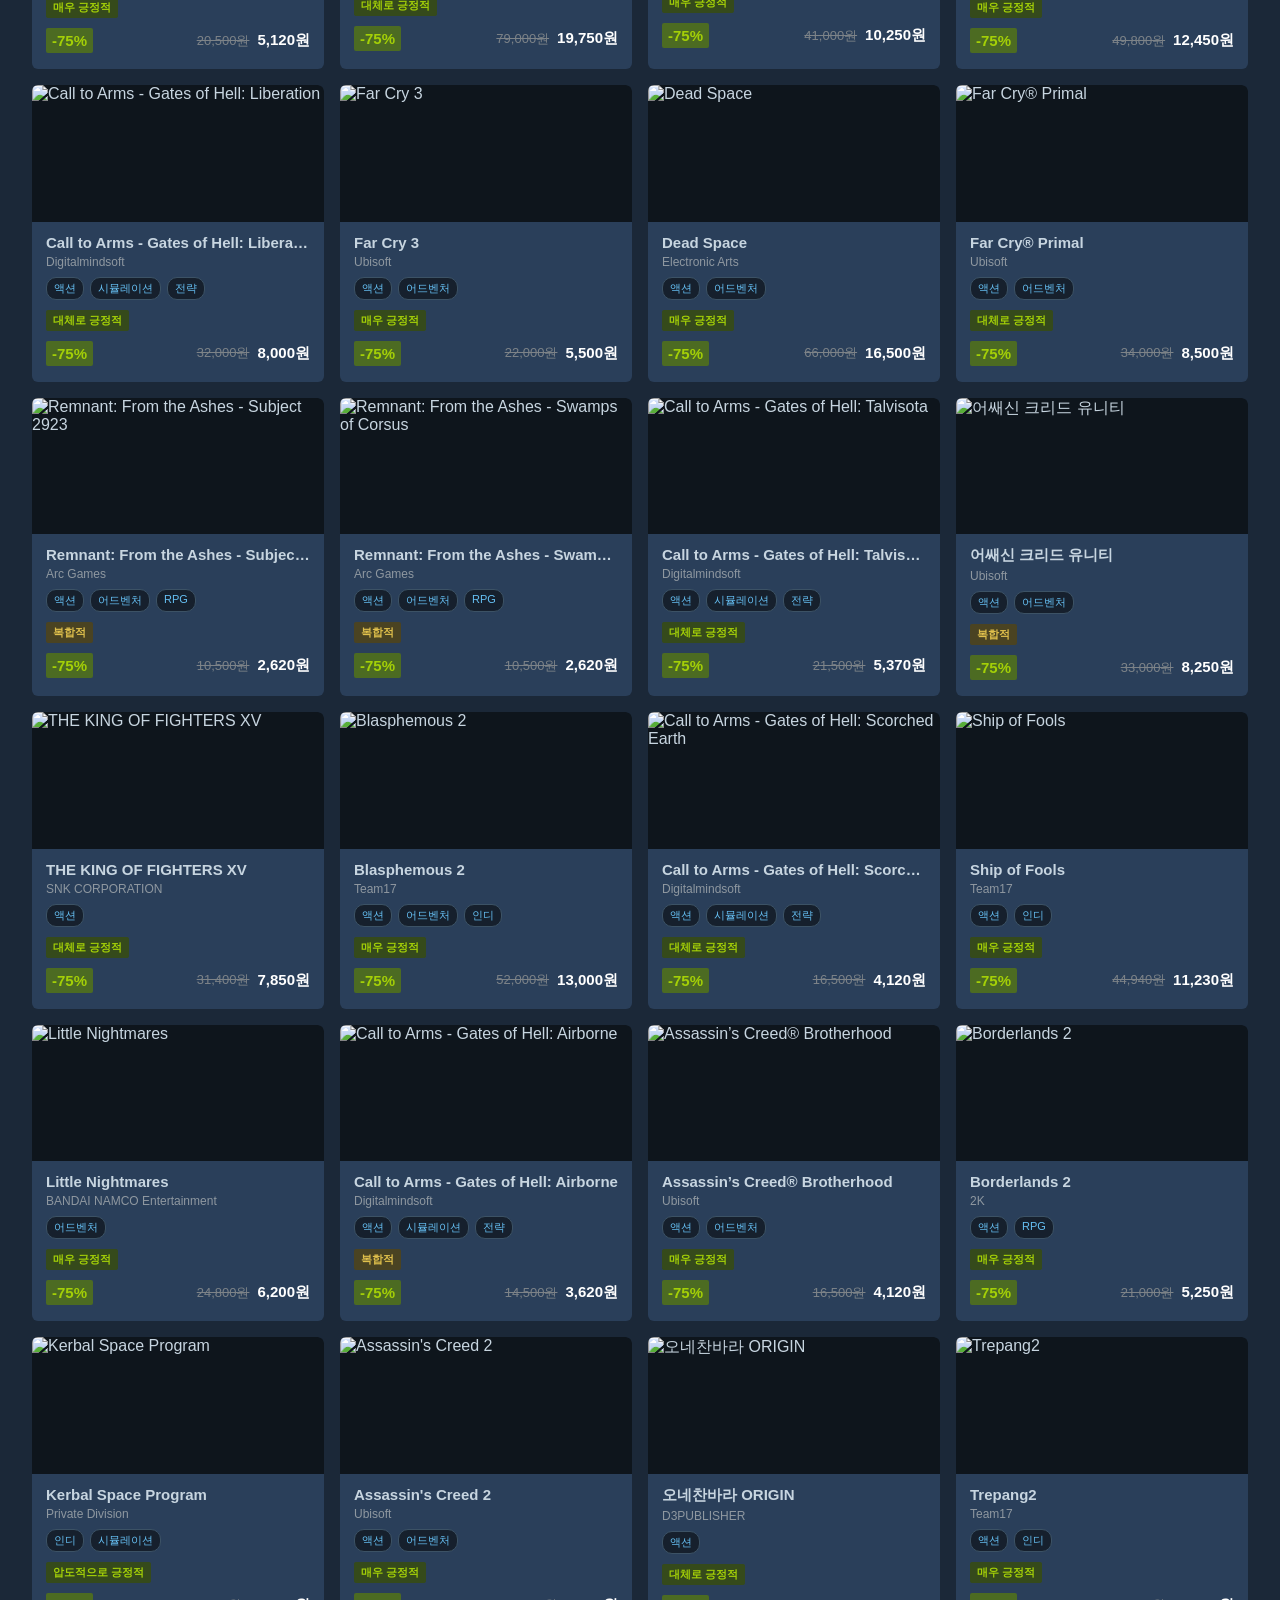
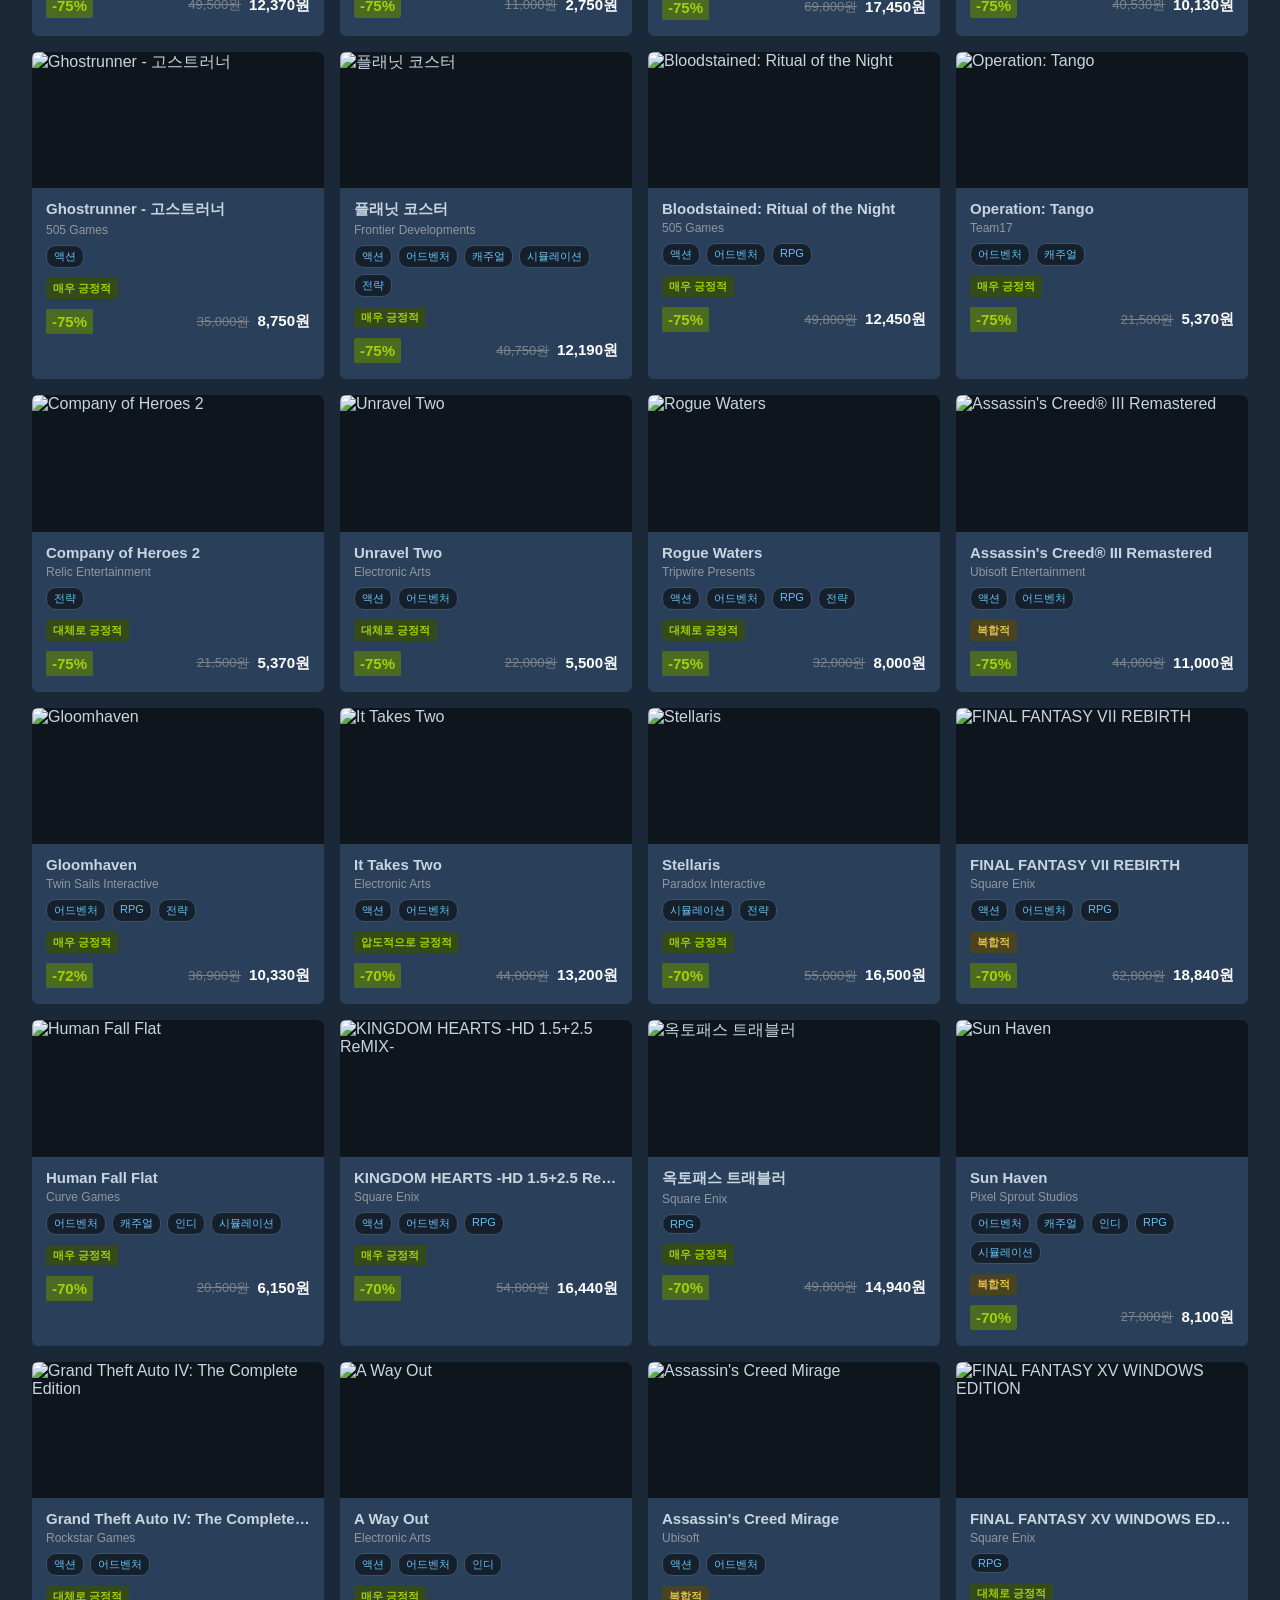
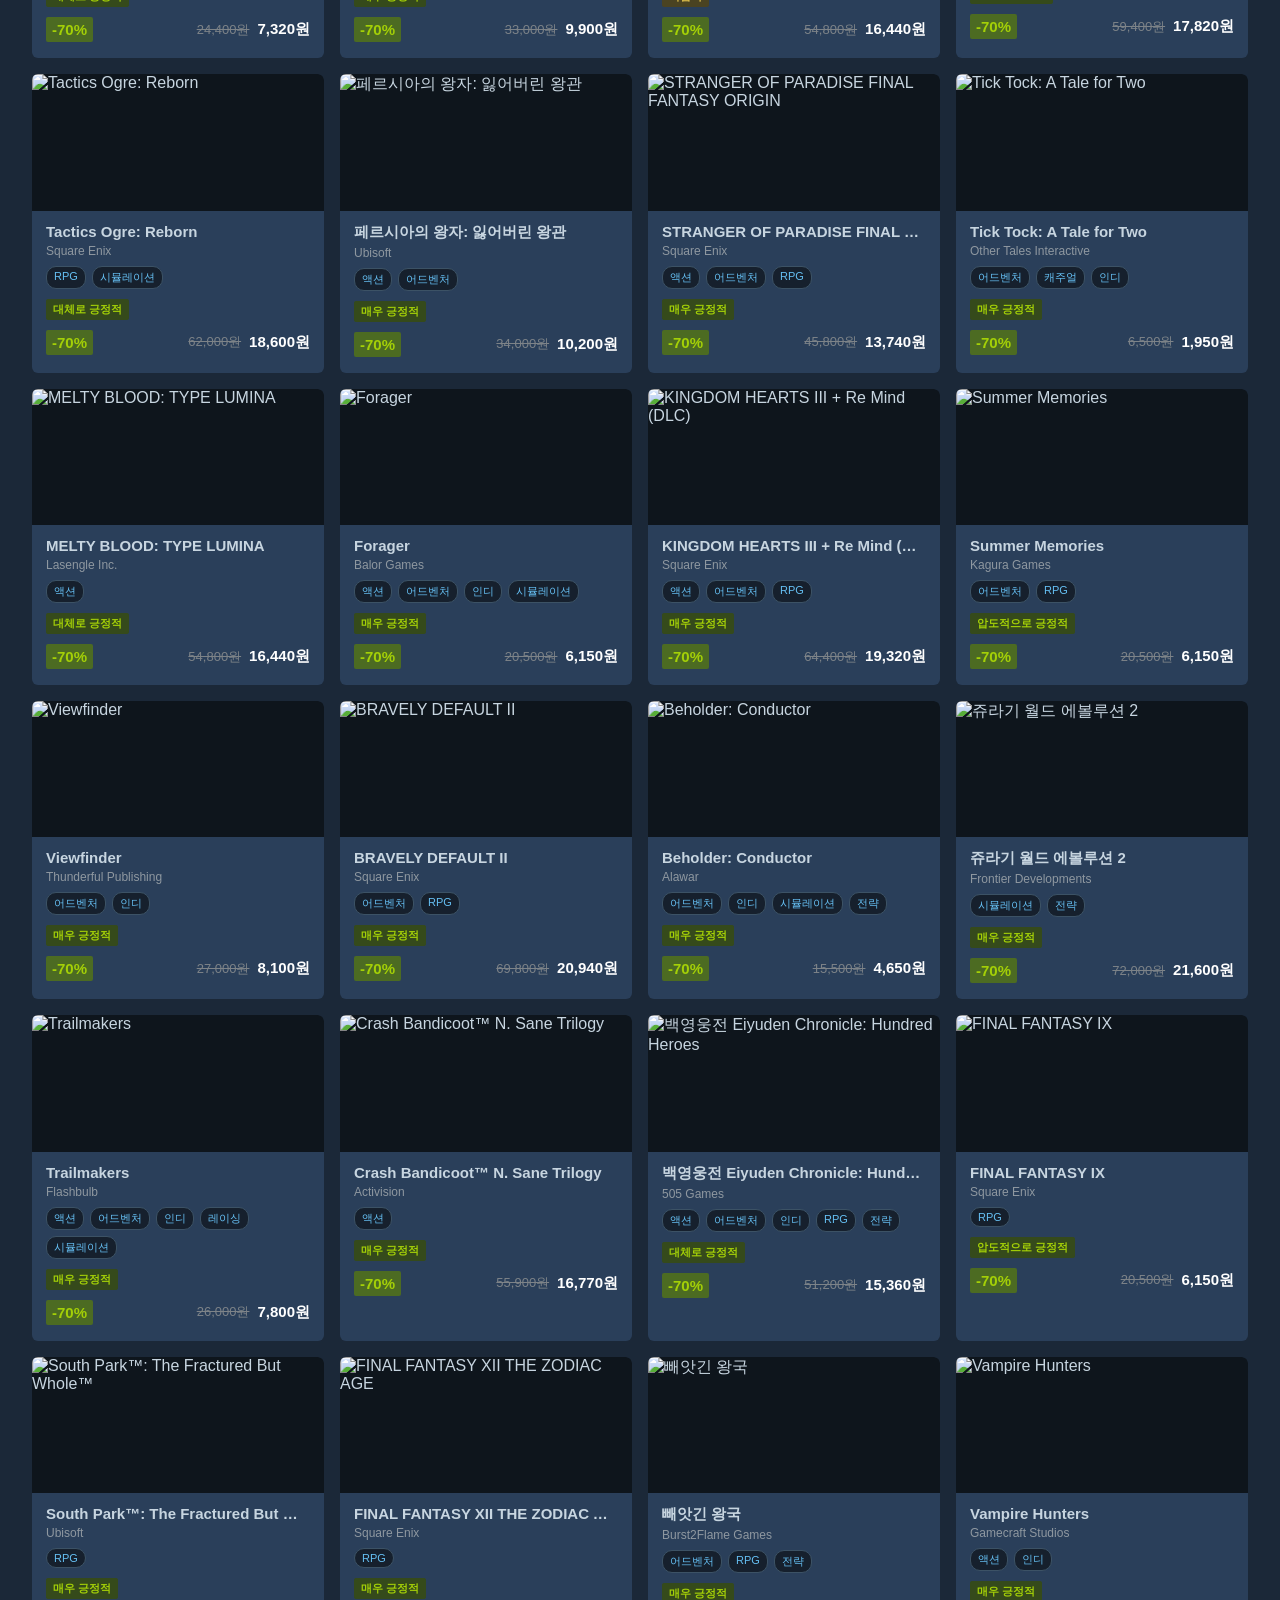
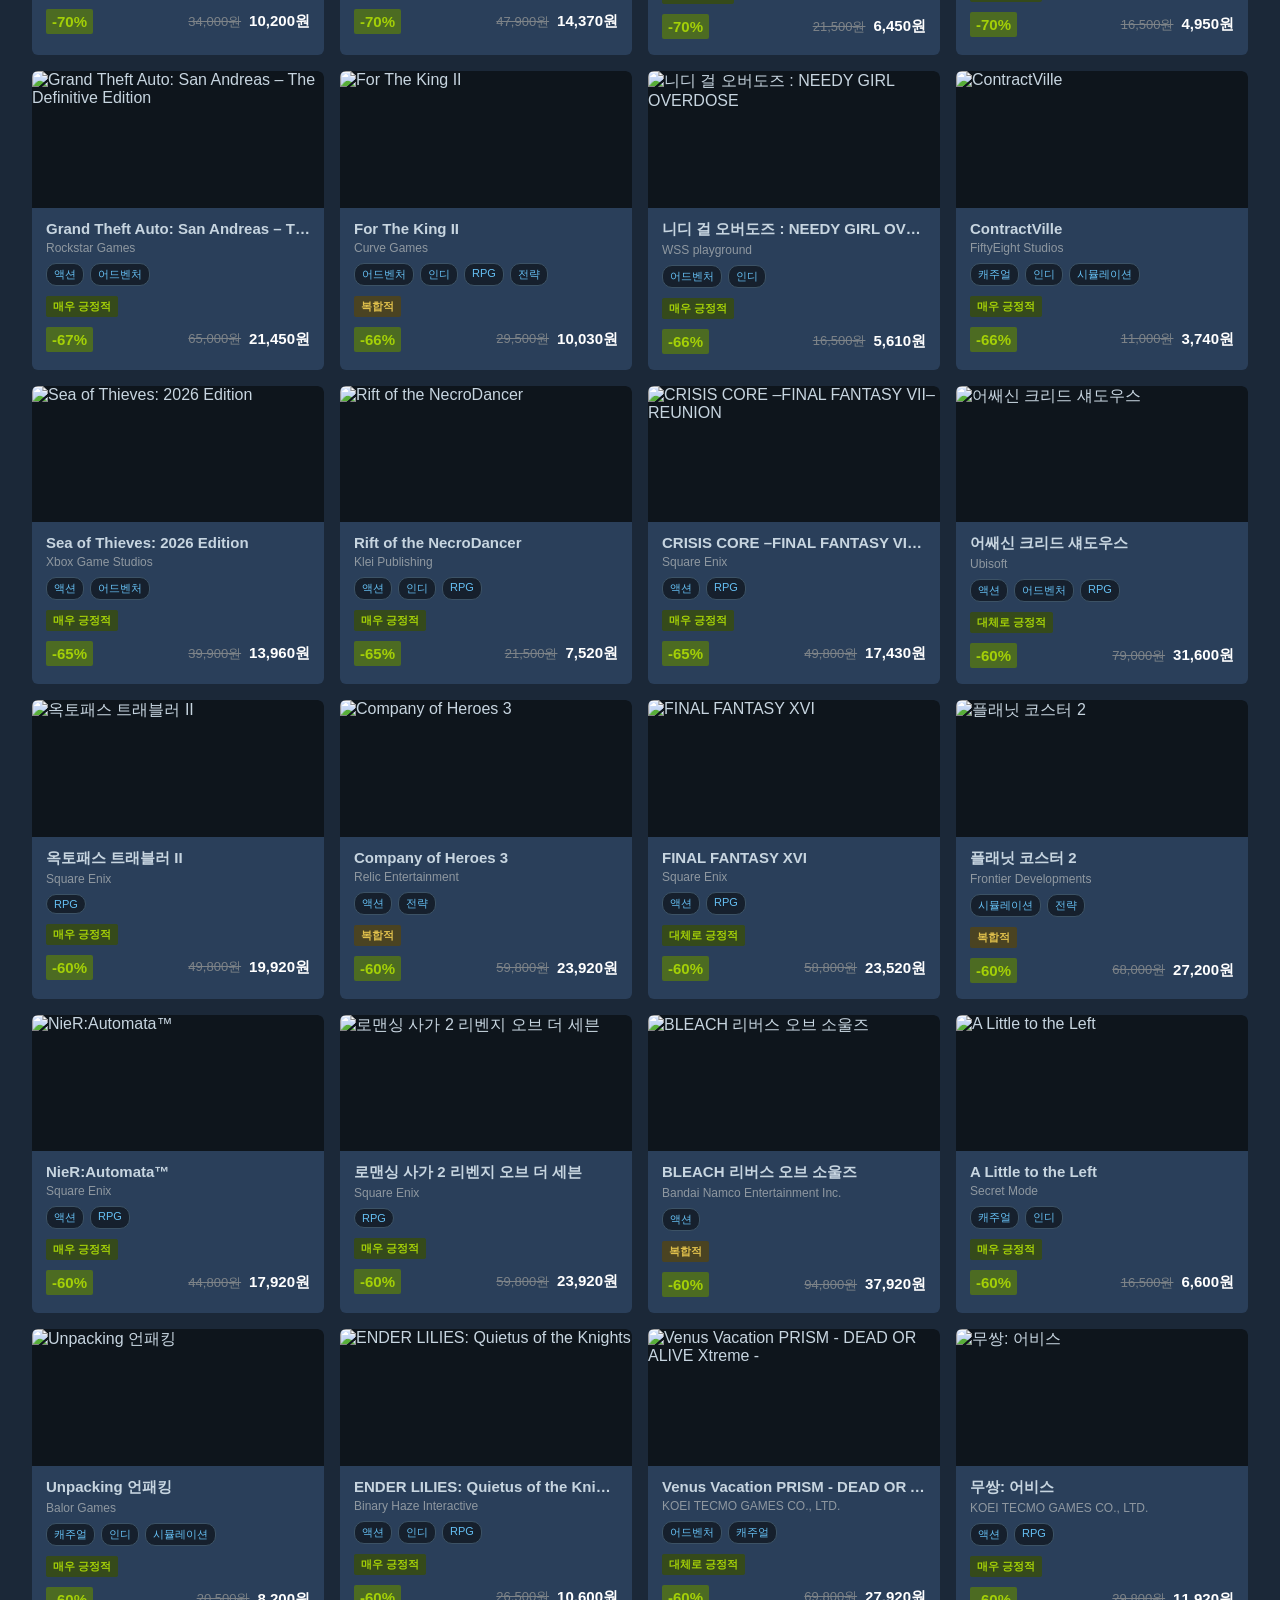
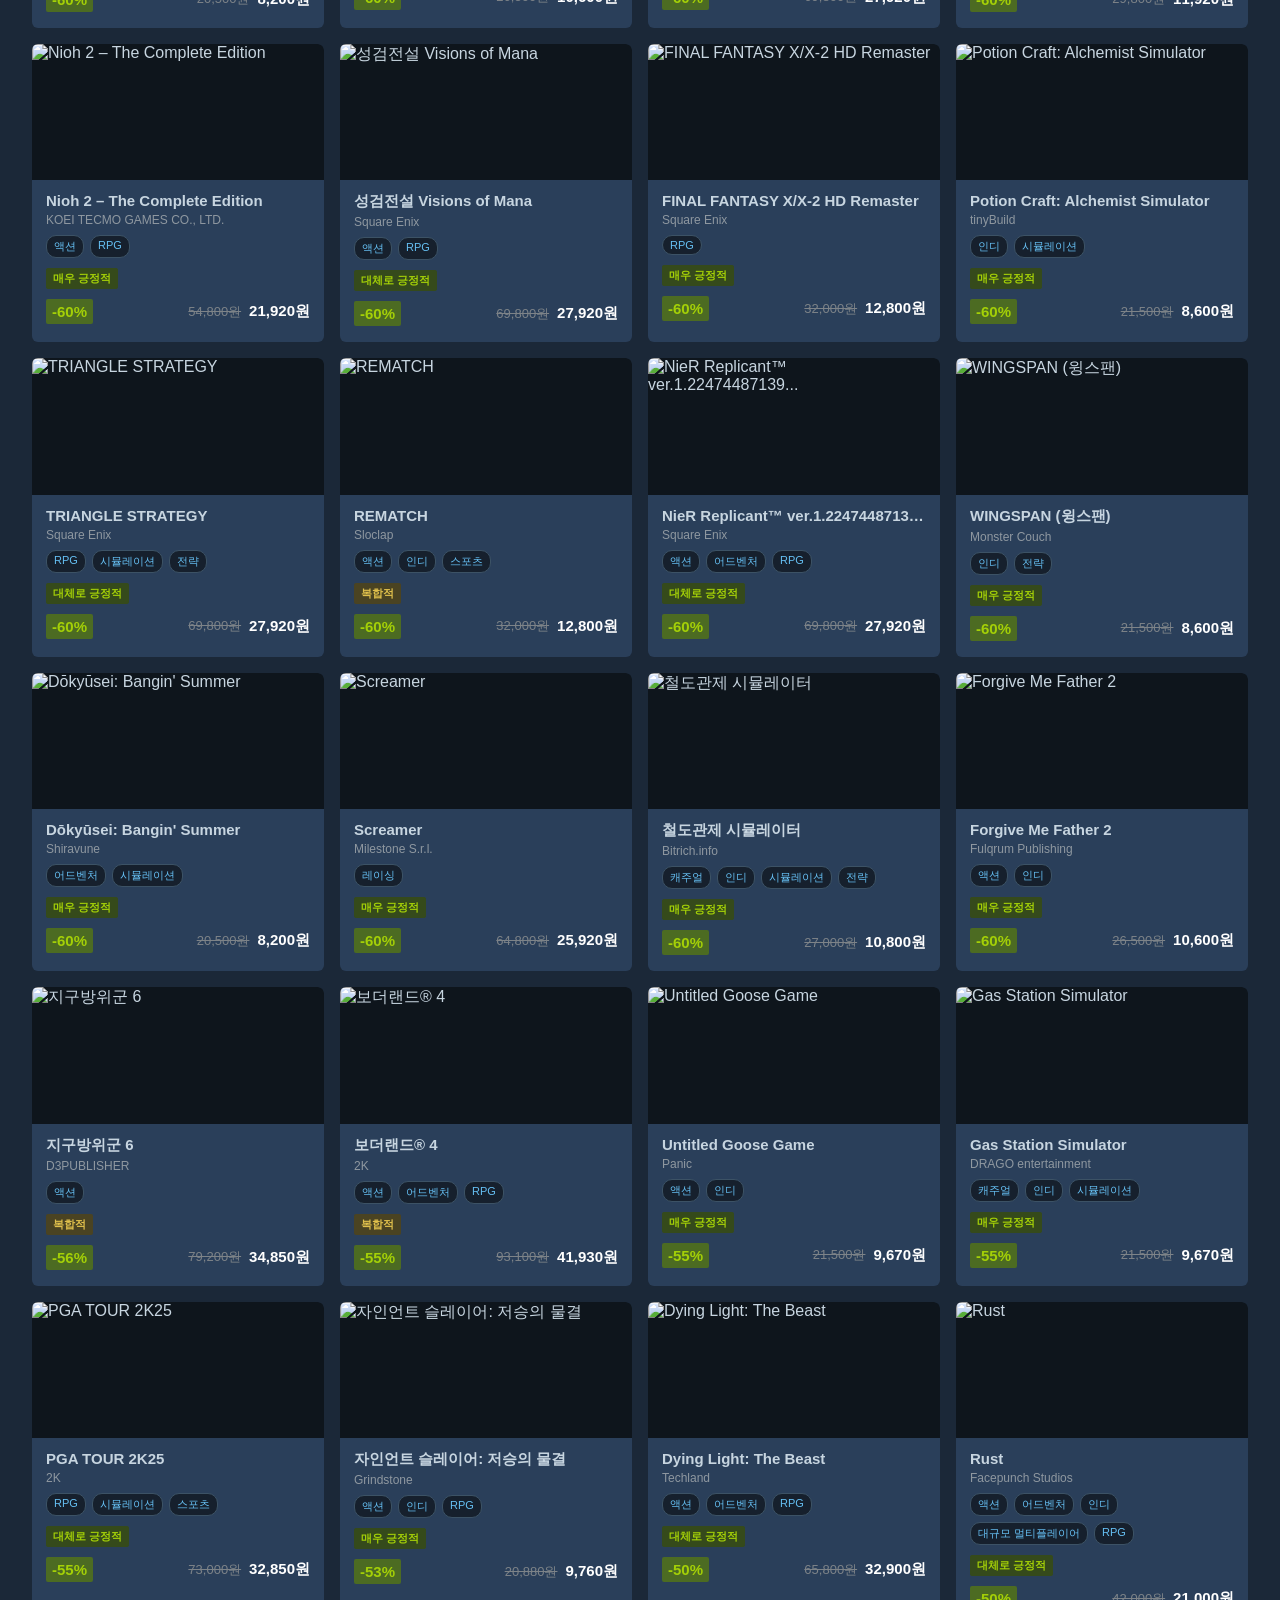
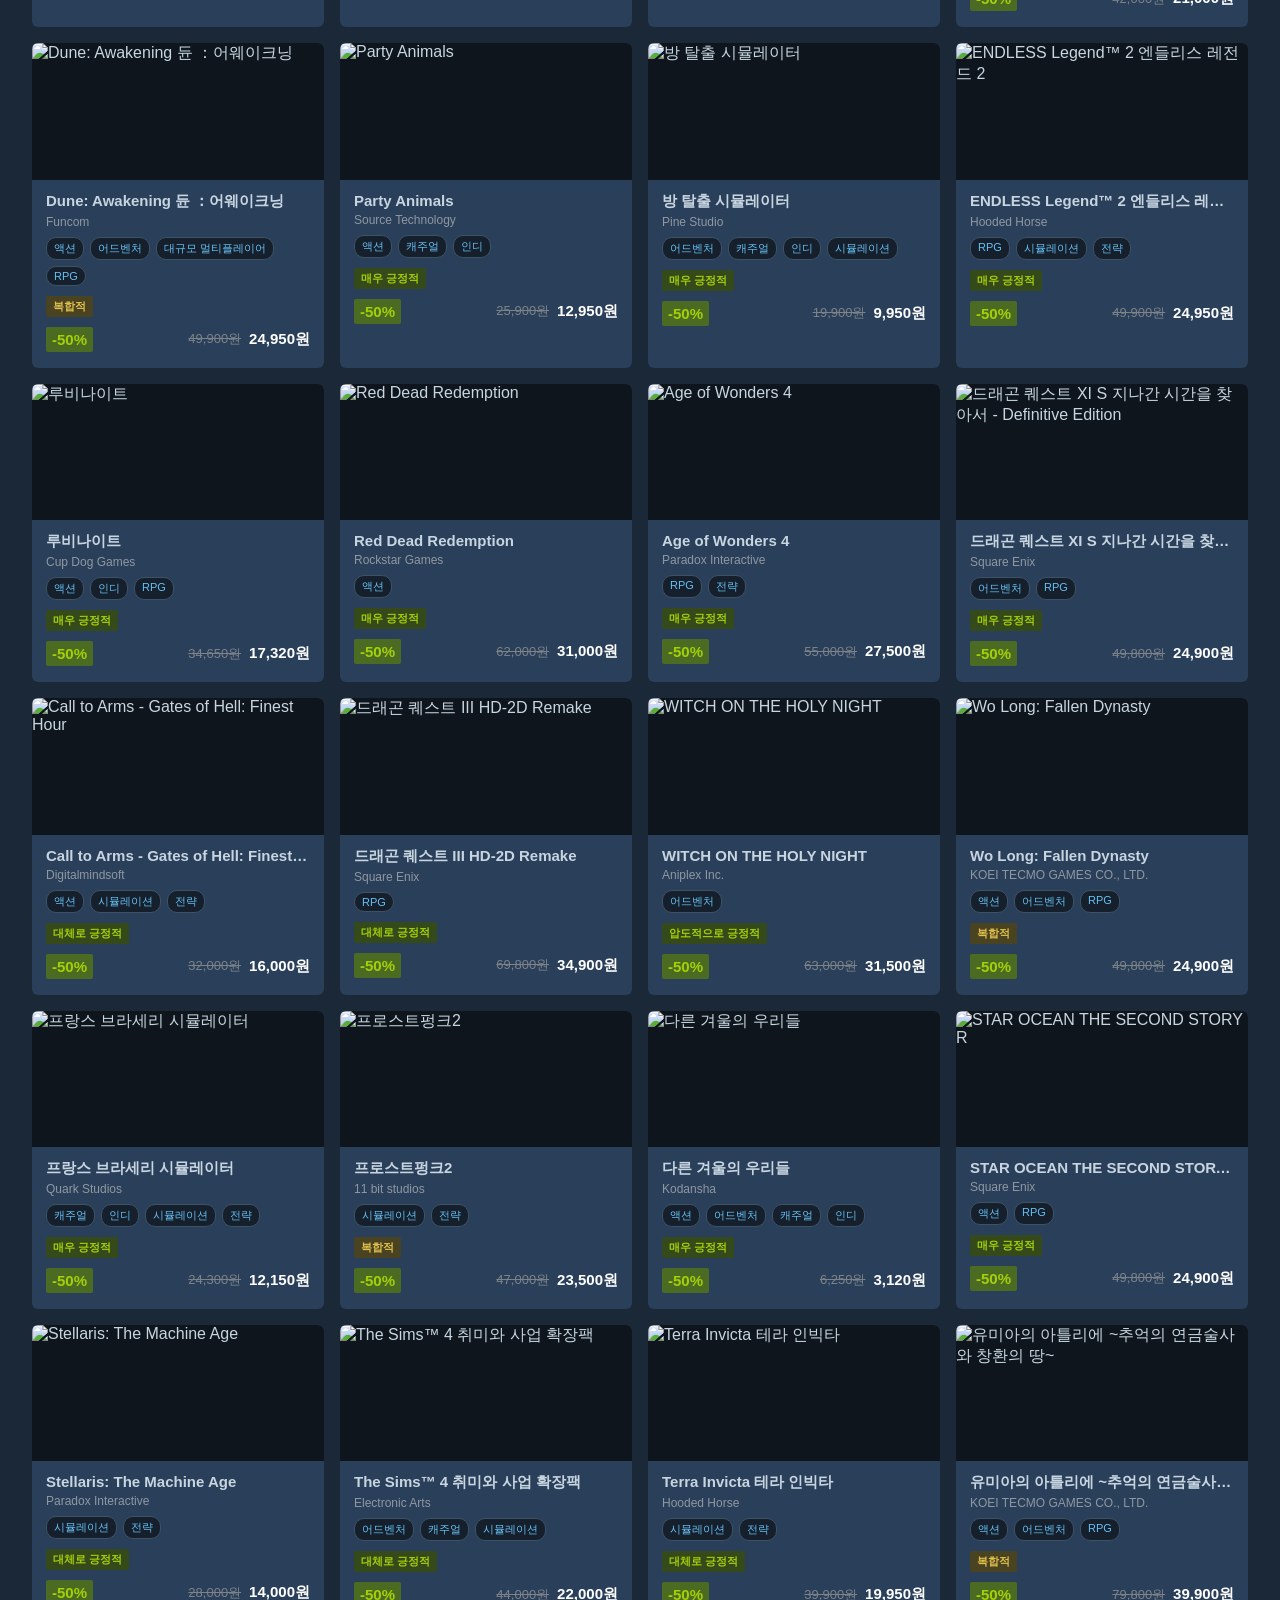
==== commit f342b69b: "Add user-review sort option (Steam's 7-tier rating) The review tier text is already embedded in the " ====
--- a/docs/index.html
+++ b/docs/index.html
@@ -8,7 +8,7 @@
 </head>
 <body>
 <header>
-  <h1><a id="homeLink" href=".">🎮 Steam Finder</a></h1>
+  <h1><span id="homeLink">🎮 Steam Finder</span></h1>
   <div class="controls">
     <input id="search" type="text" placeholder="게임 이름 검색... (세일 안 하는 게임도 검색됩니다)">
     <select id="genreFilter">
@@ -22,6 +22,7 @@
       <option value="price_asc">가격 낮은 순</option>
       <option value="price_desc">가격 높은 순</option>
       <option value="name_asc">이름순</option>
+      <option value="review_desc">유저 평가 높은 순</option>
     </select>
     <button id="refresh">새로고침</button>
   </div>
--- a/docs/style.css
+++ b/docs/style.css
@@ -31,14 +31,10 @@
   font-size: 24px;
 }
 
-h1 a {
-  color: inherit;
-  text-decoration: none;
-}
-
-h1 a:hover {
-  color: var(--accent);
-}
+#homeLink {
+  cursor: pointer;
+}
+
 
 .controls {
   display: flex;
@@ -151,6 +147,30 @@
   margin: 0 0 10px;
 }
 
+.review {
+  display: inline-block;
+  font-size: 11px;
+  font-weight: 600;
+  padding: 3px 7px;
+  border-radius: 2px;
+  margin: 0 0 10px;
+}
+
+.review-good {
+  color: #a4d007;
+  background: #354a1b;
+}
+
+.review-mixed {
+  color: #e0c04c;
+  background: #4a4322;
+}
+
+.review-bad {
+  color: #e06c6c;
+  background: #4a2626;
+}
+
 .genre-tag {
   background: var(--bg-elevated);
   color: var(--accent);
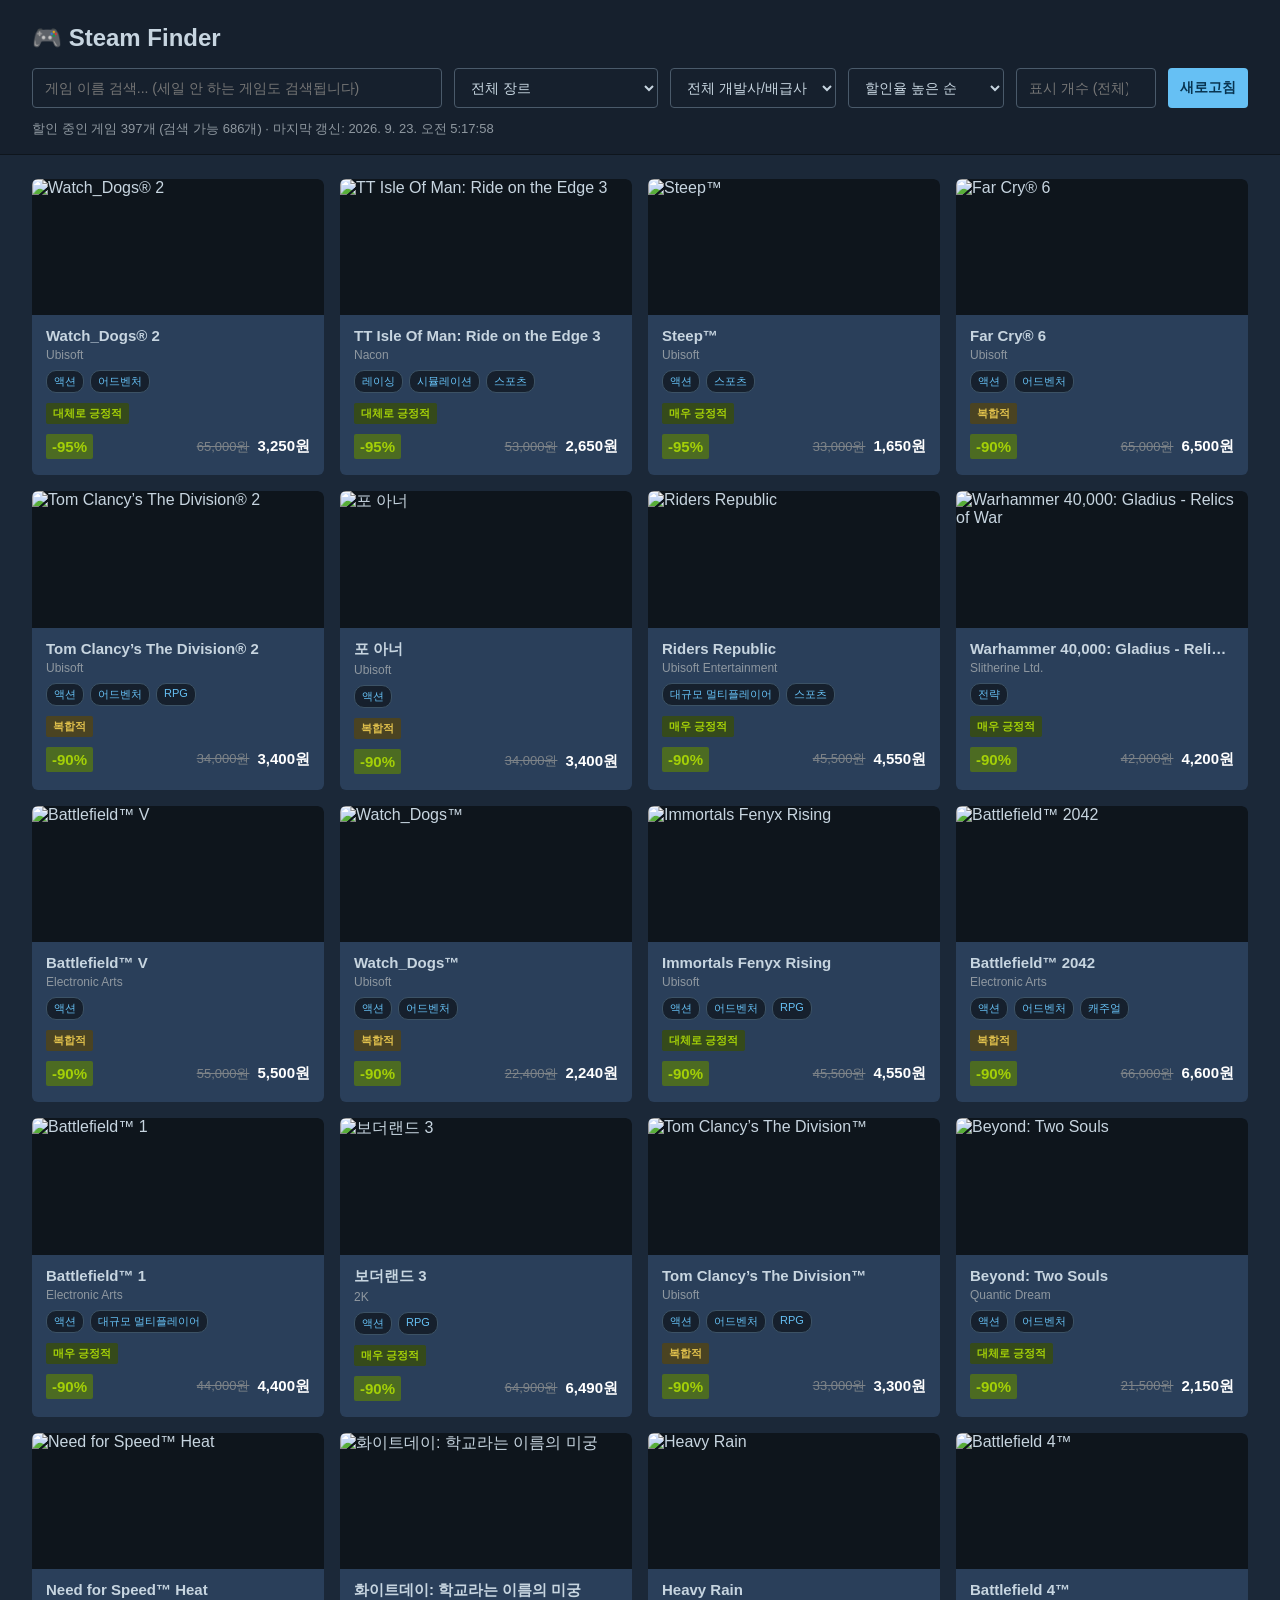
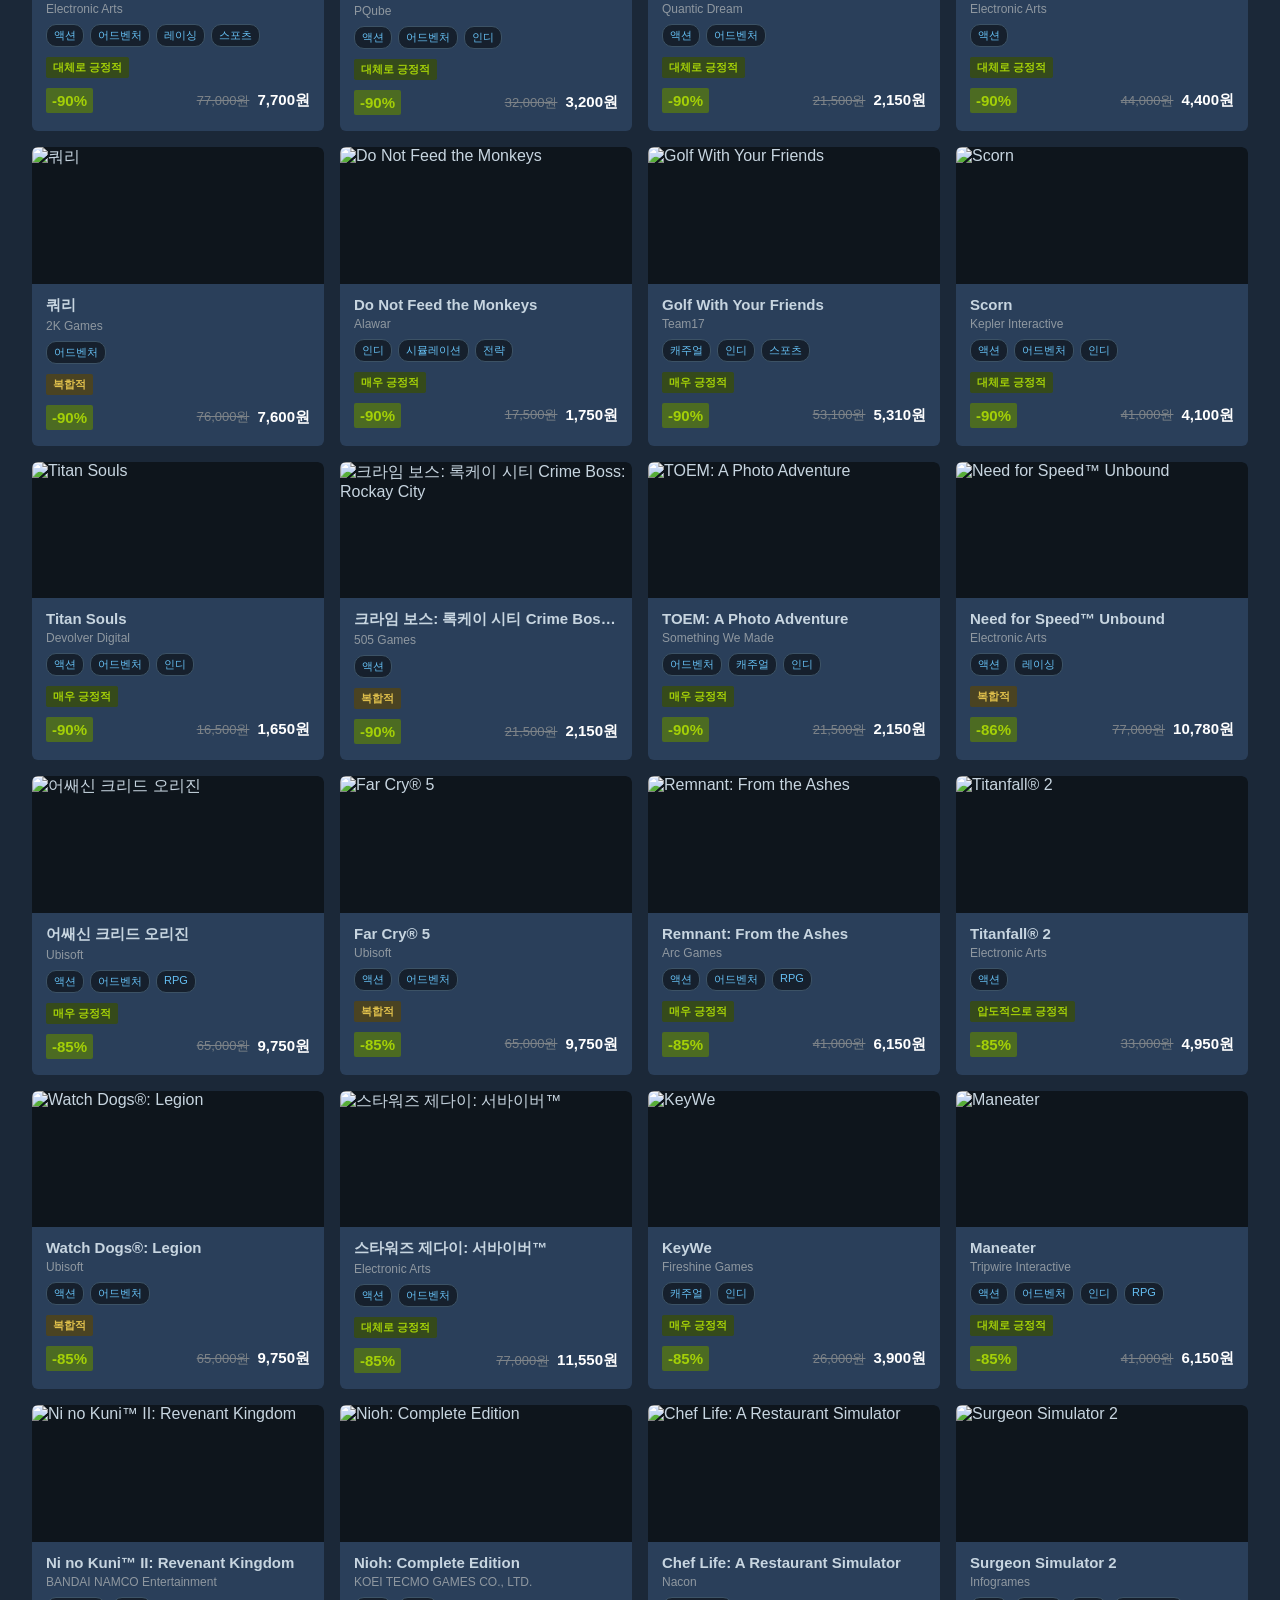
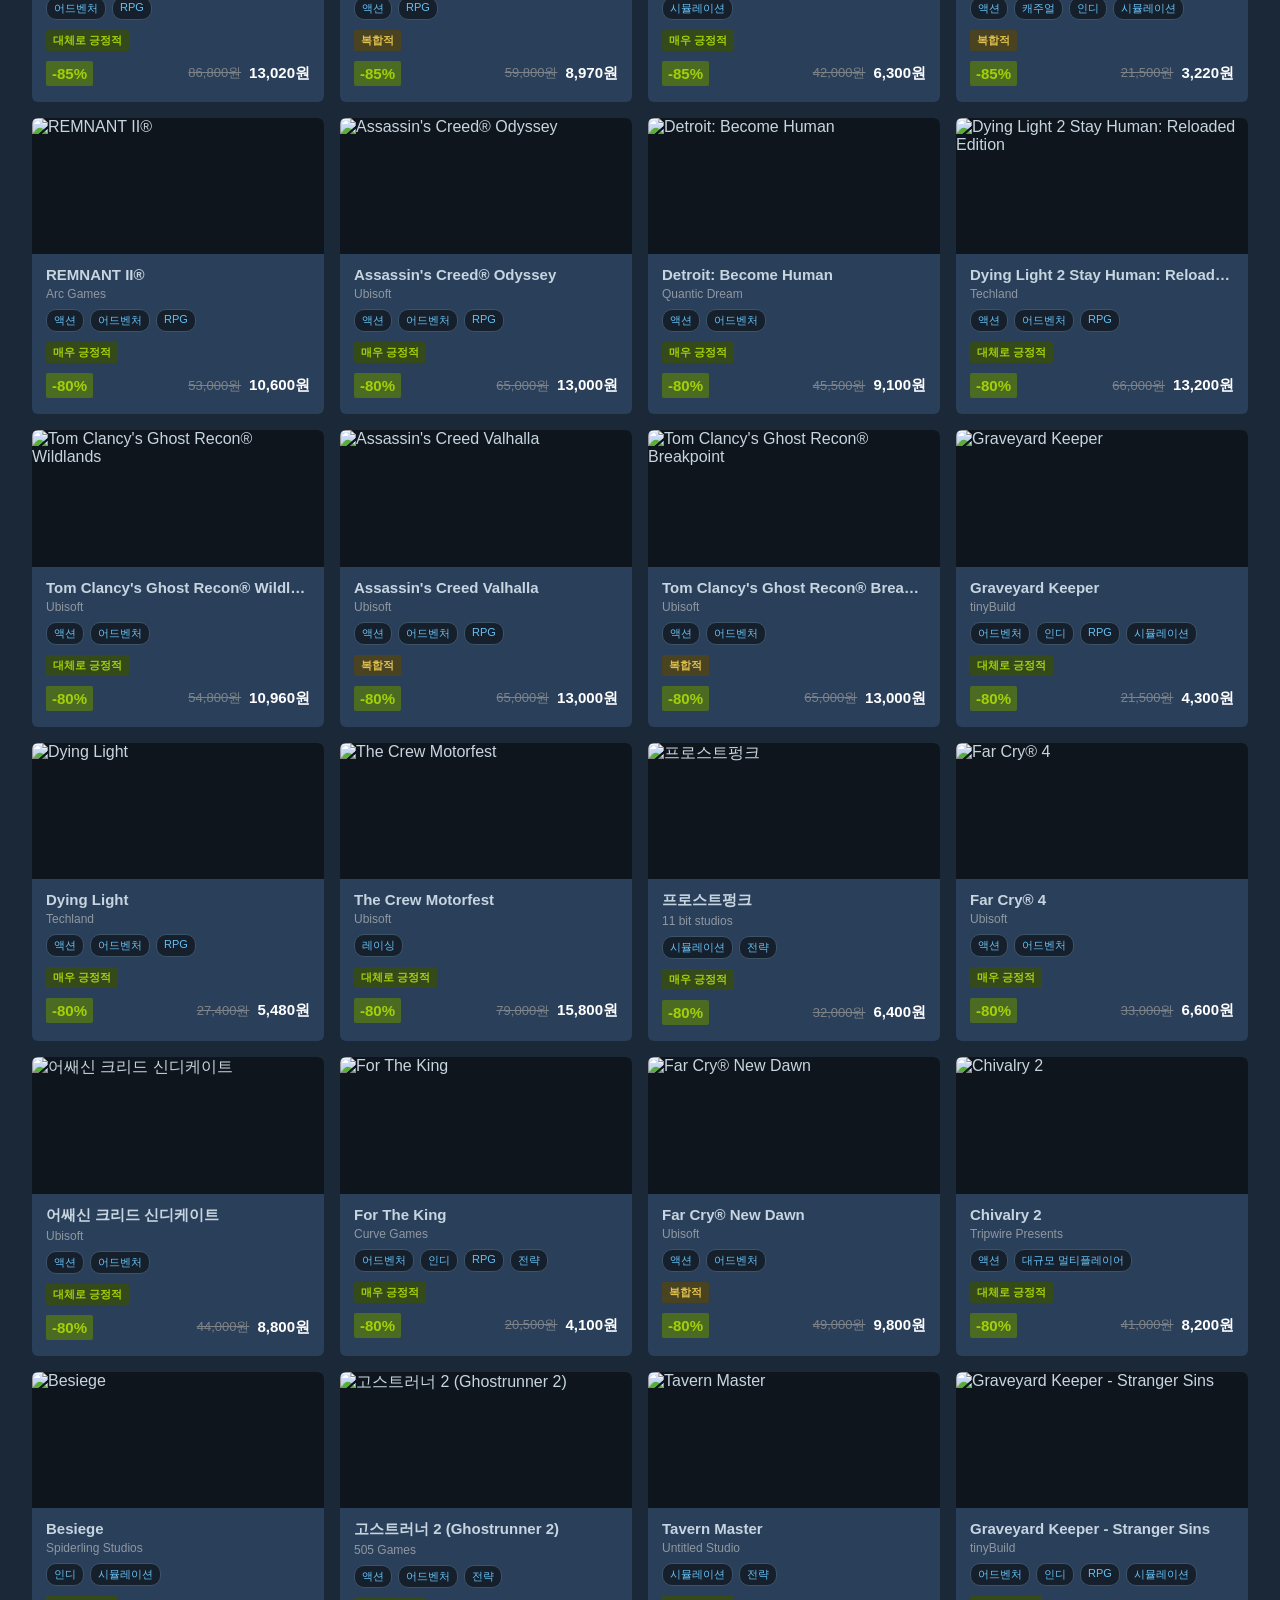
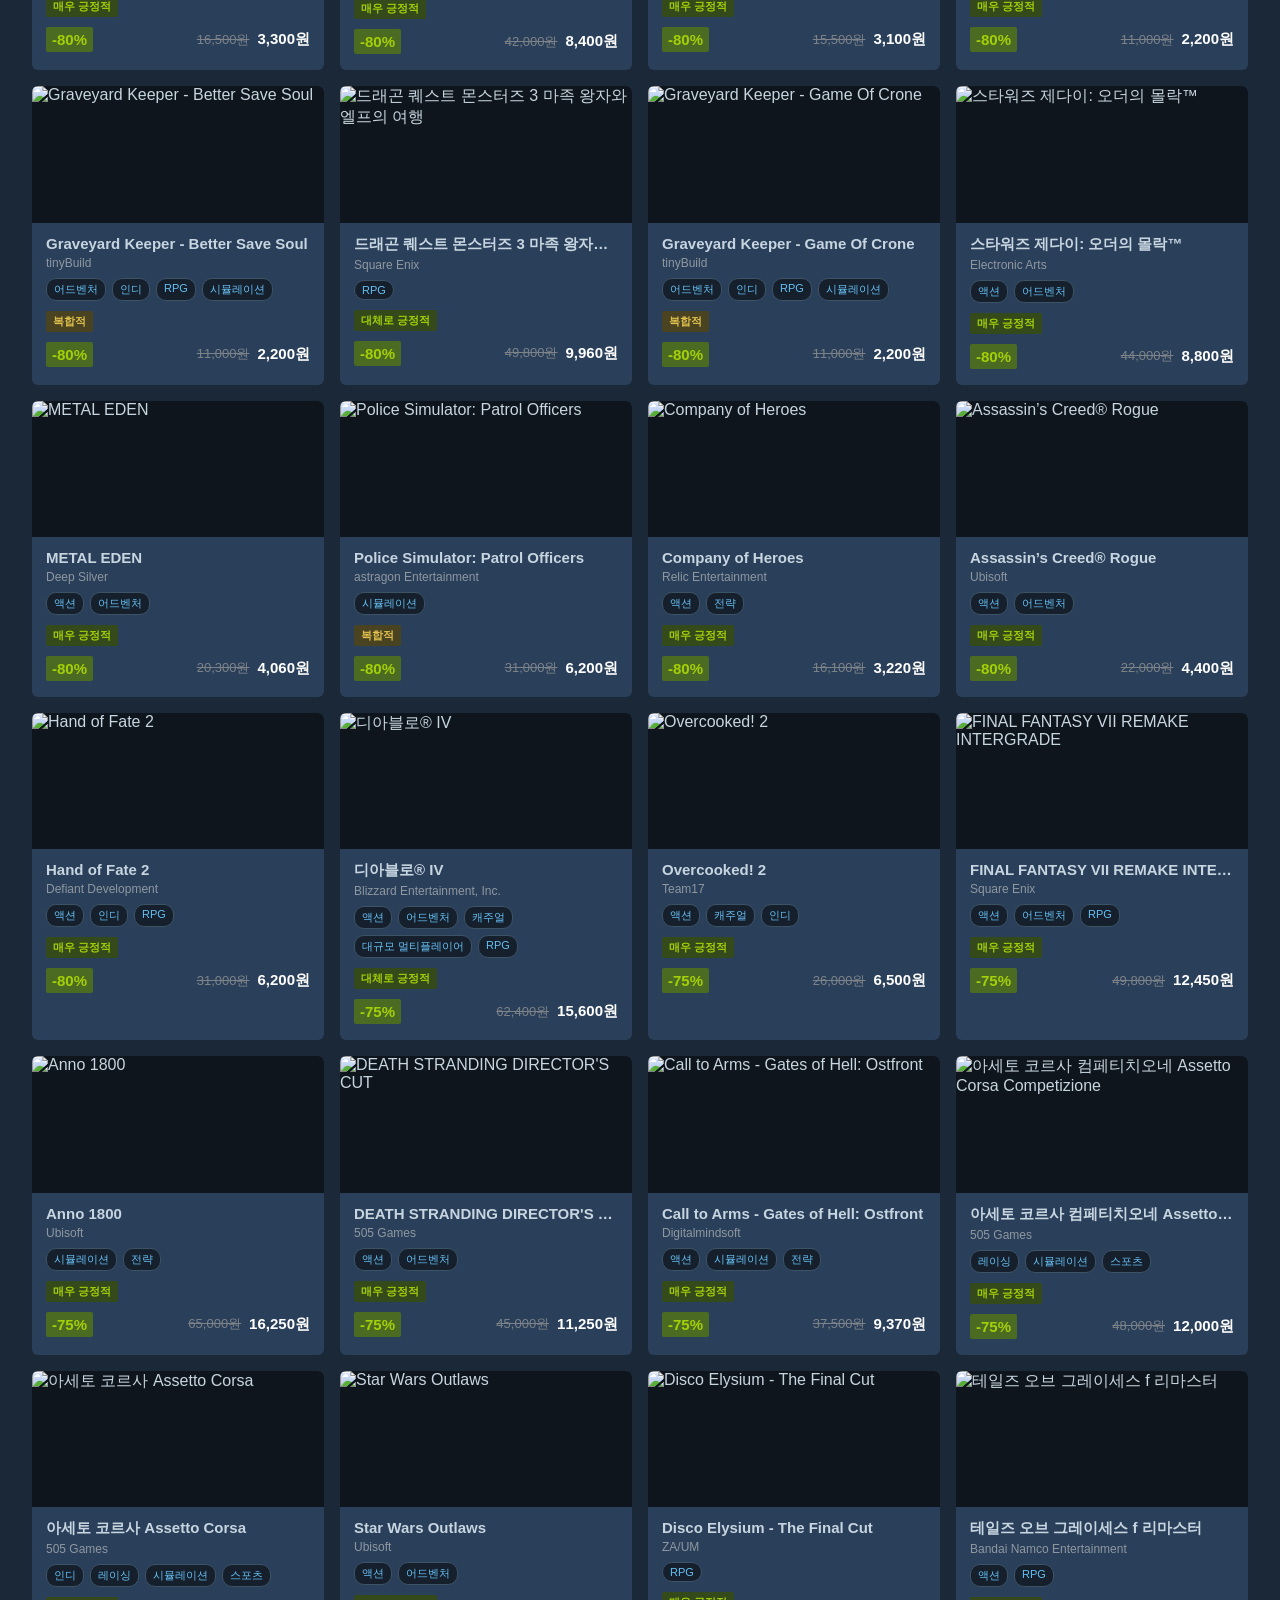
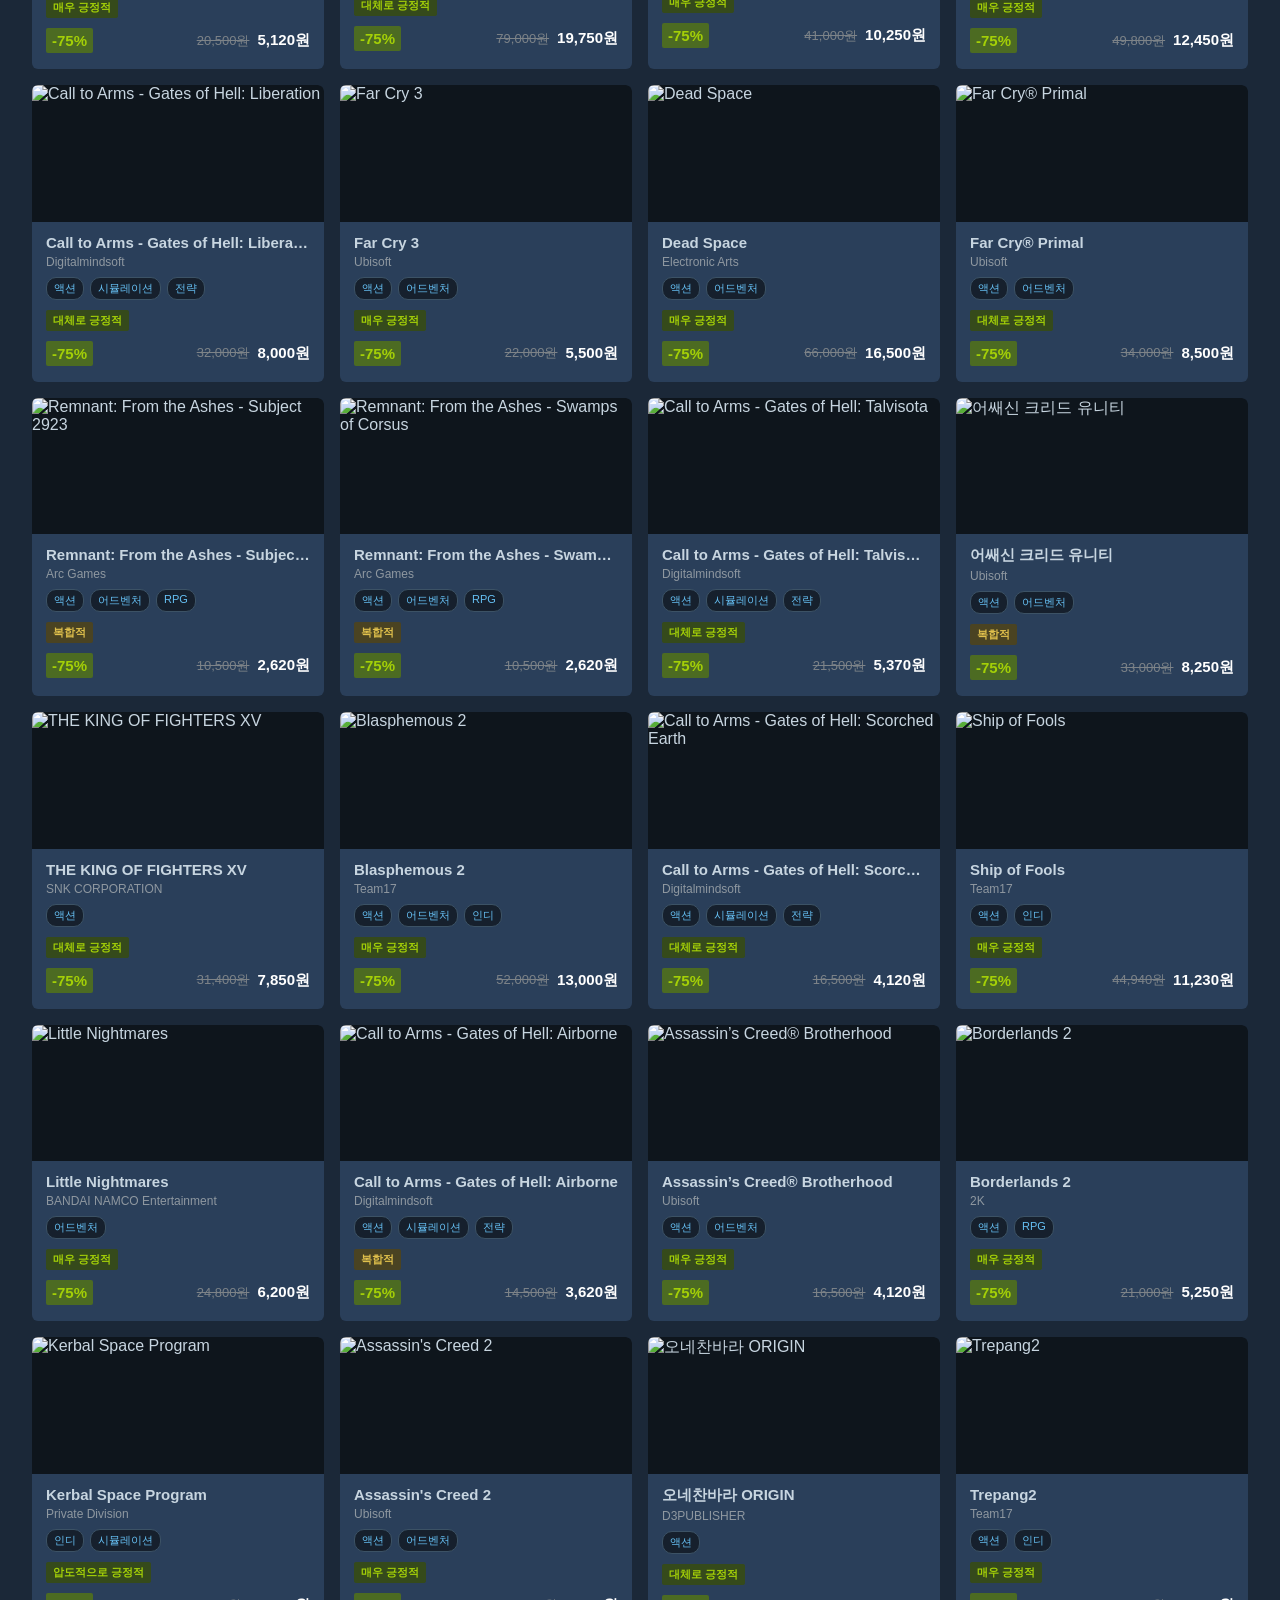
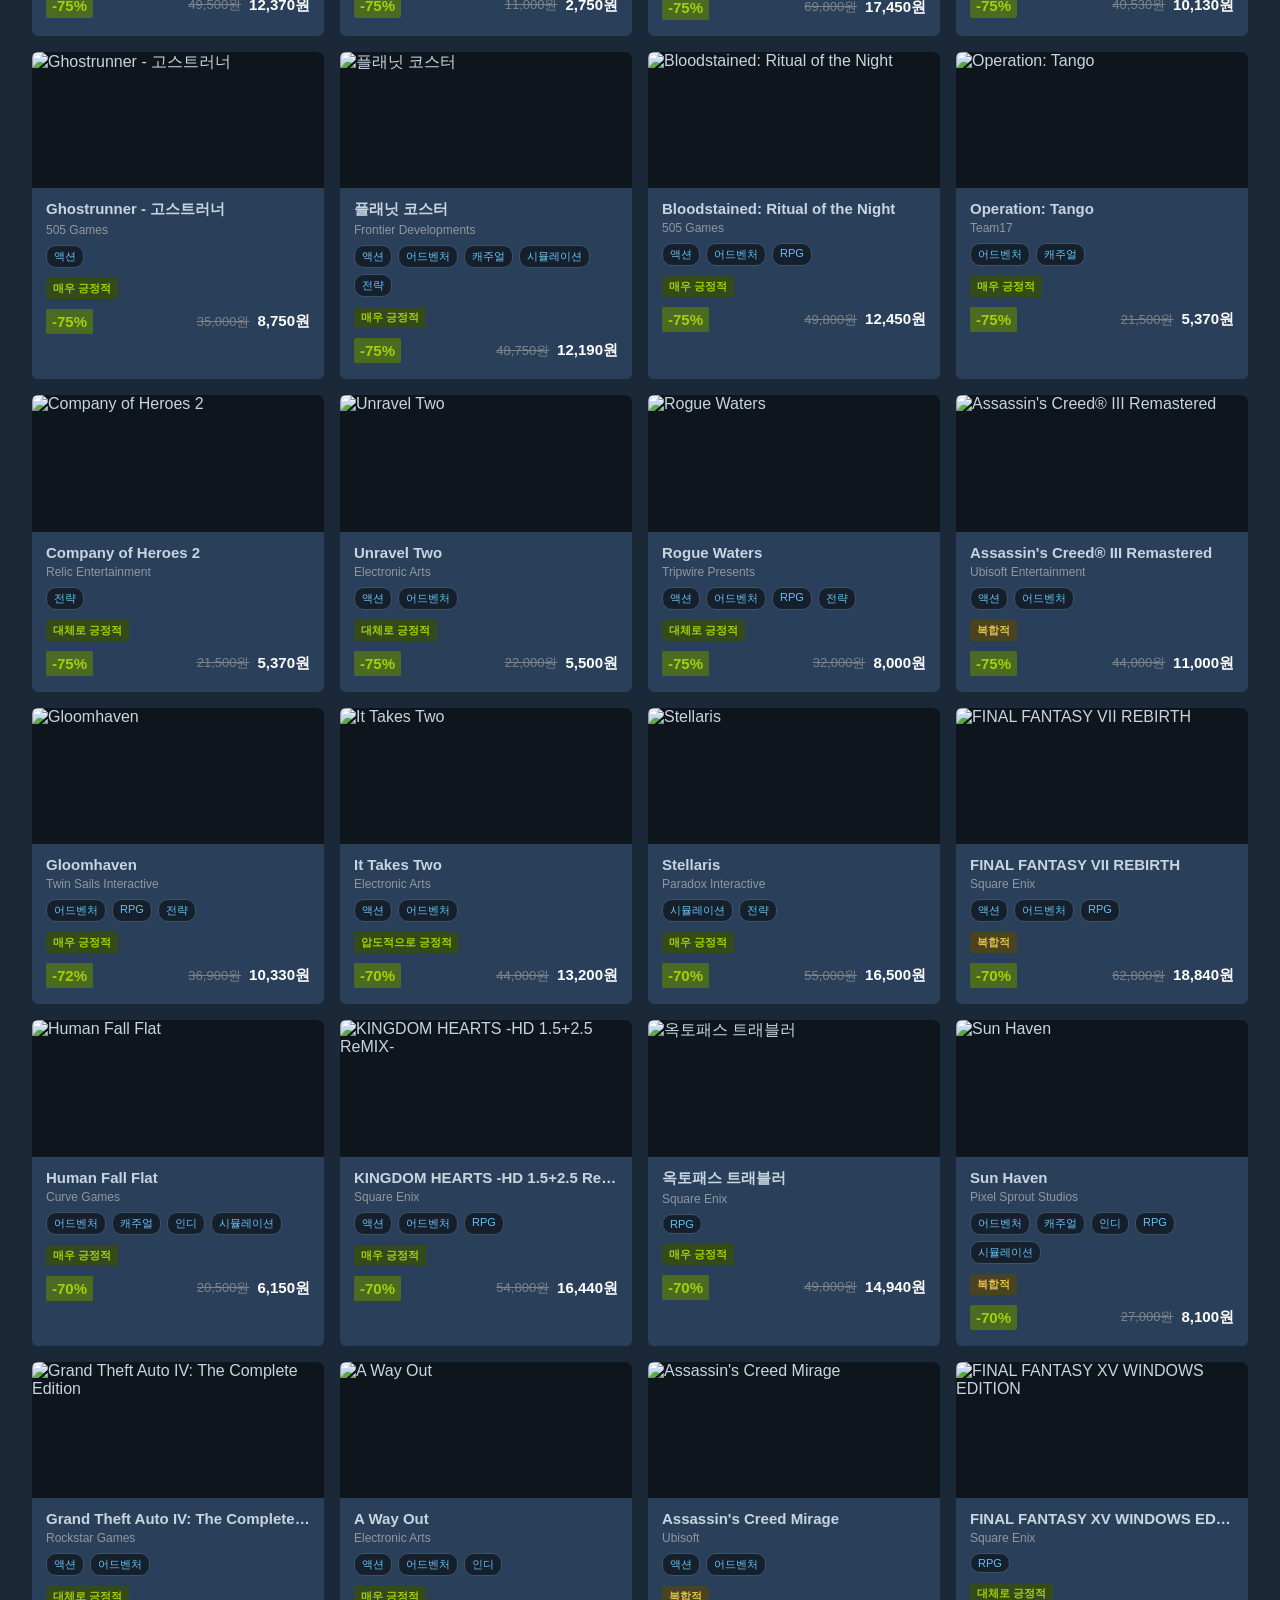
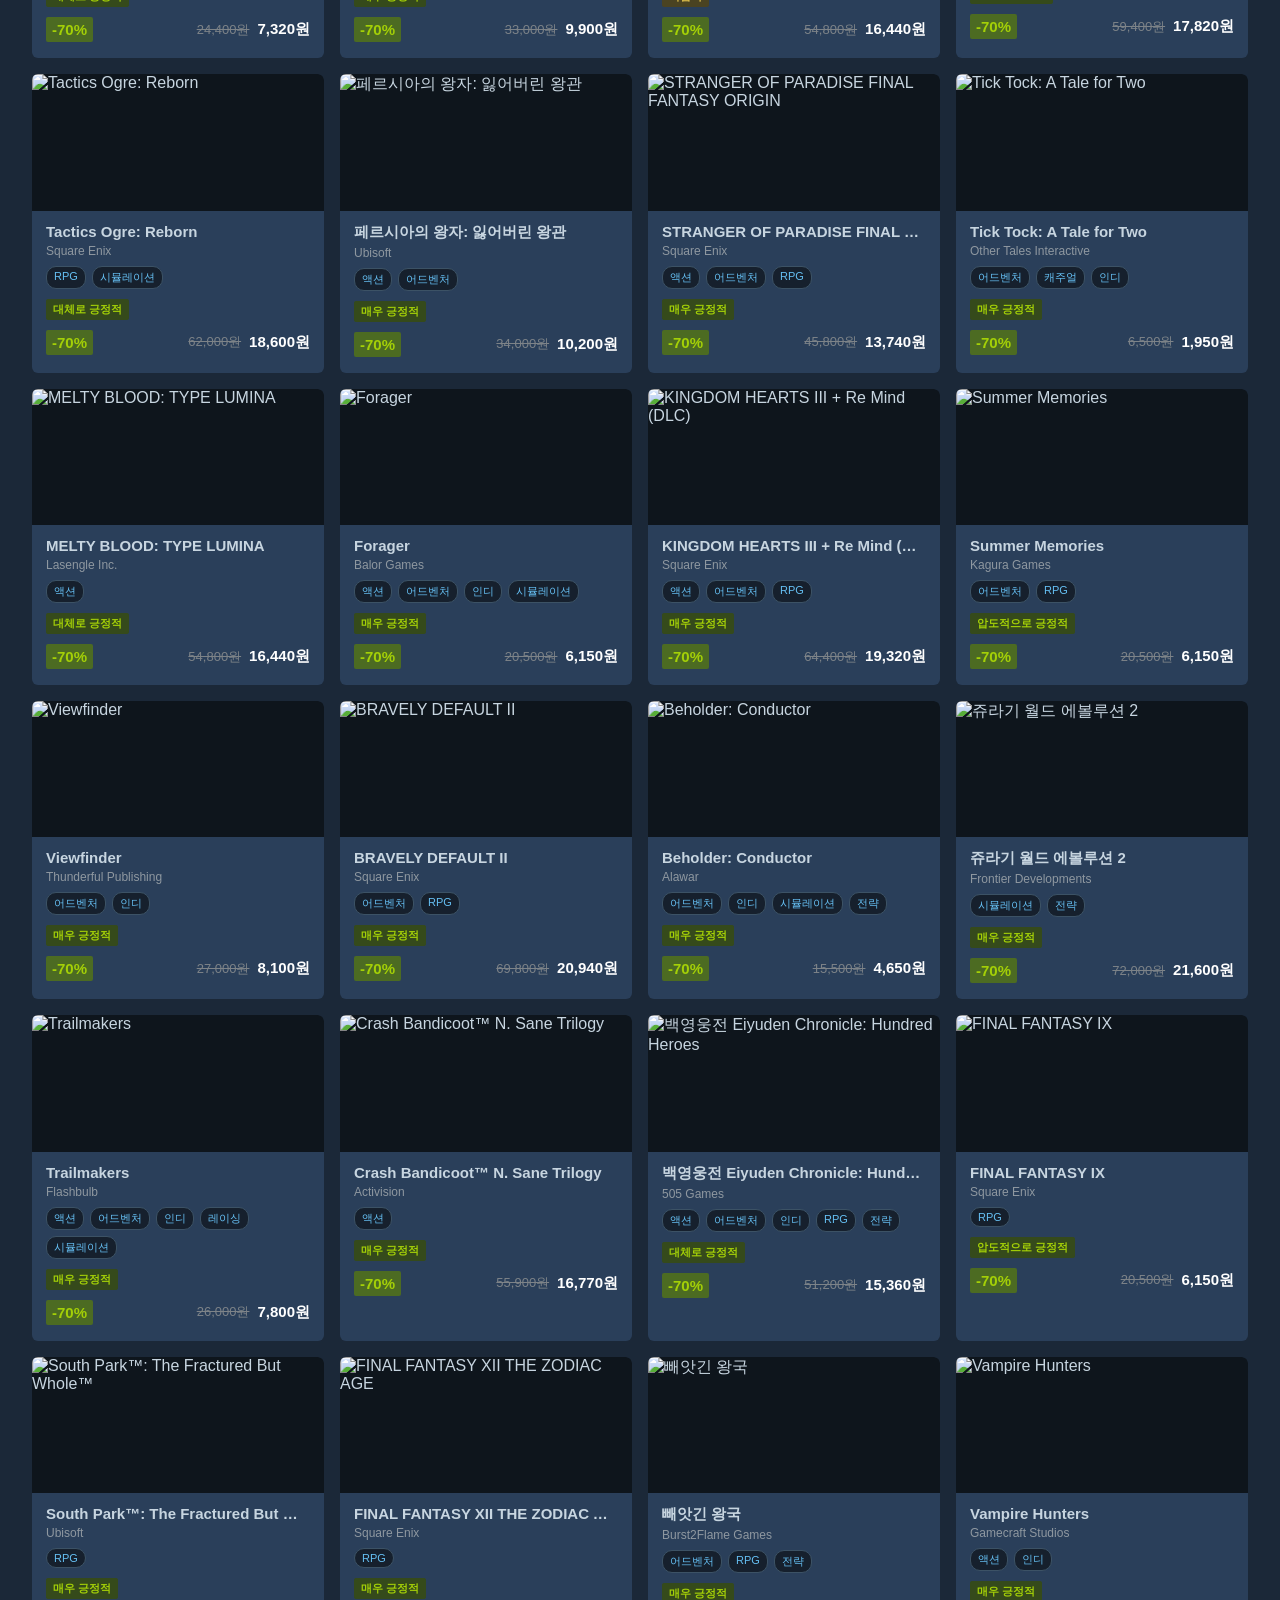
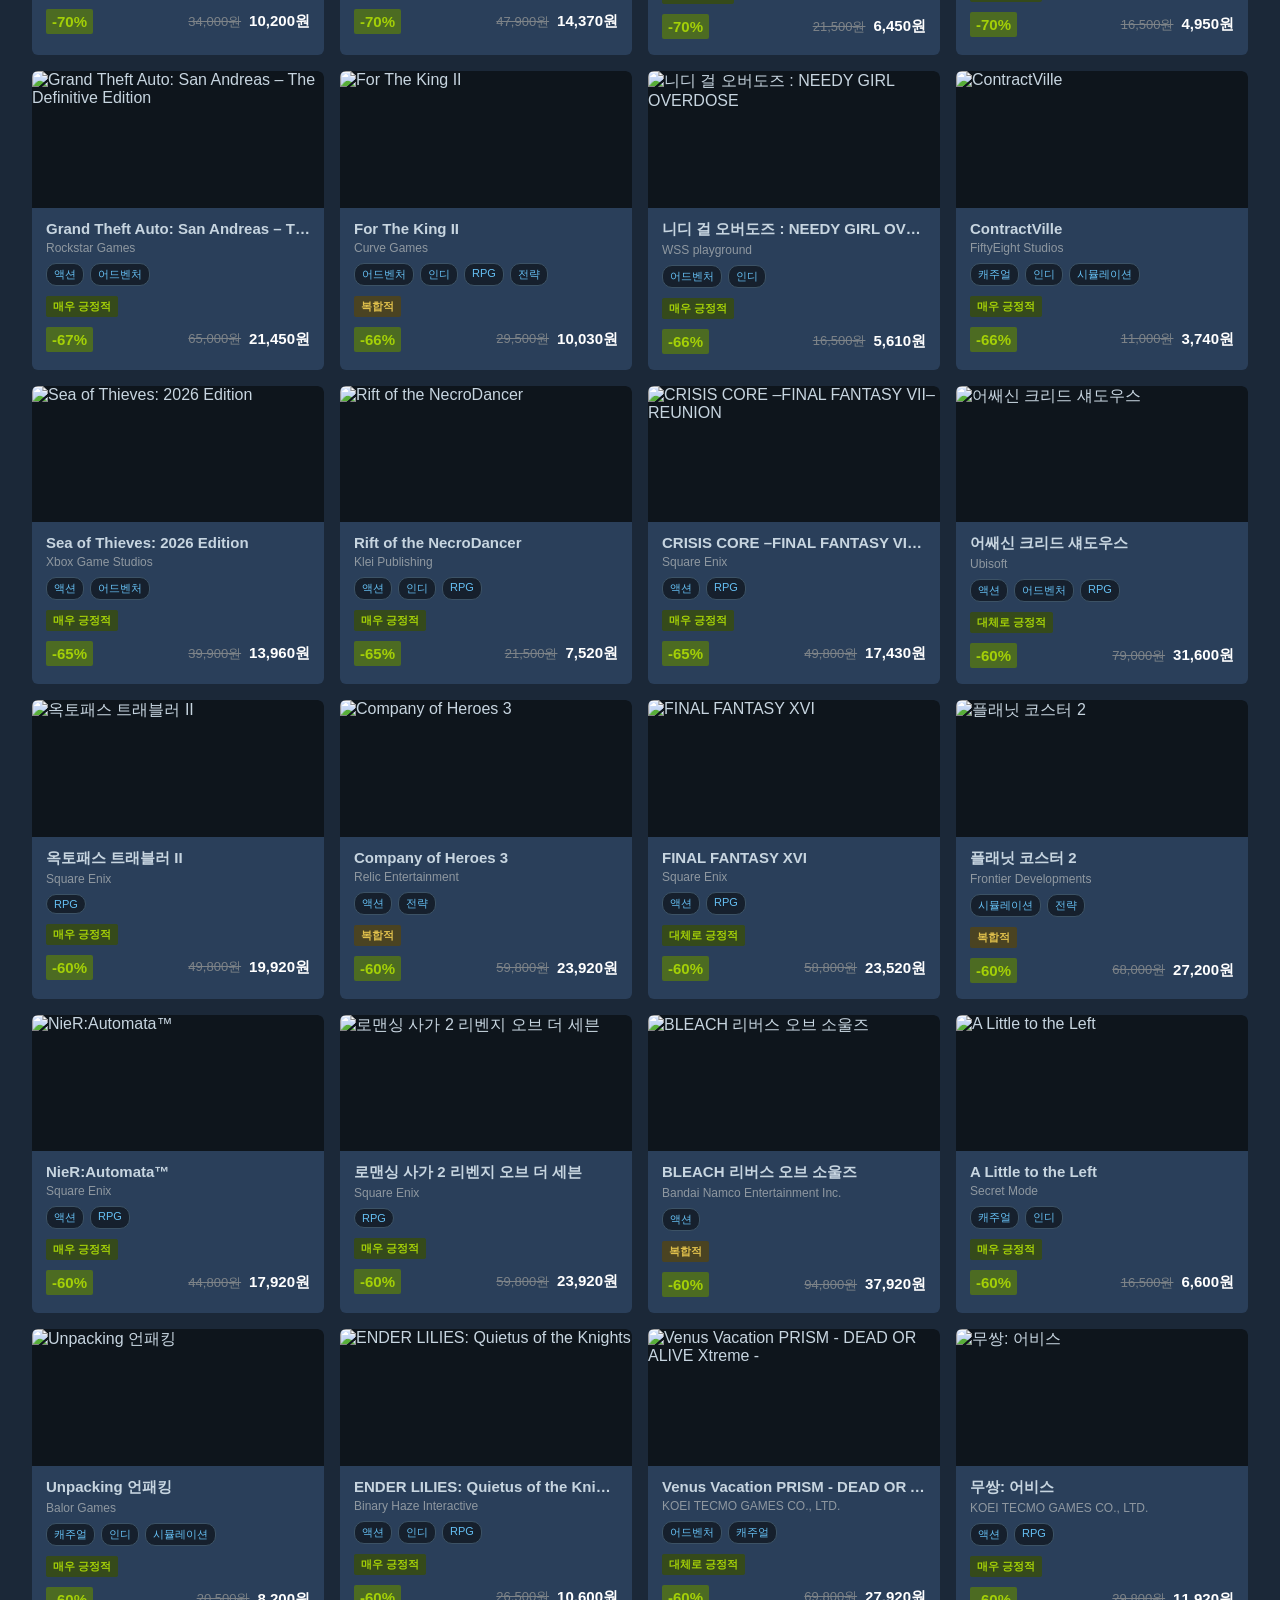
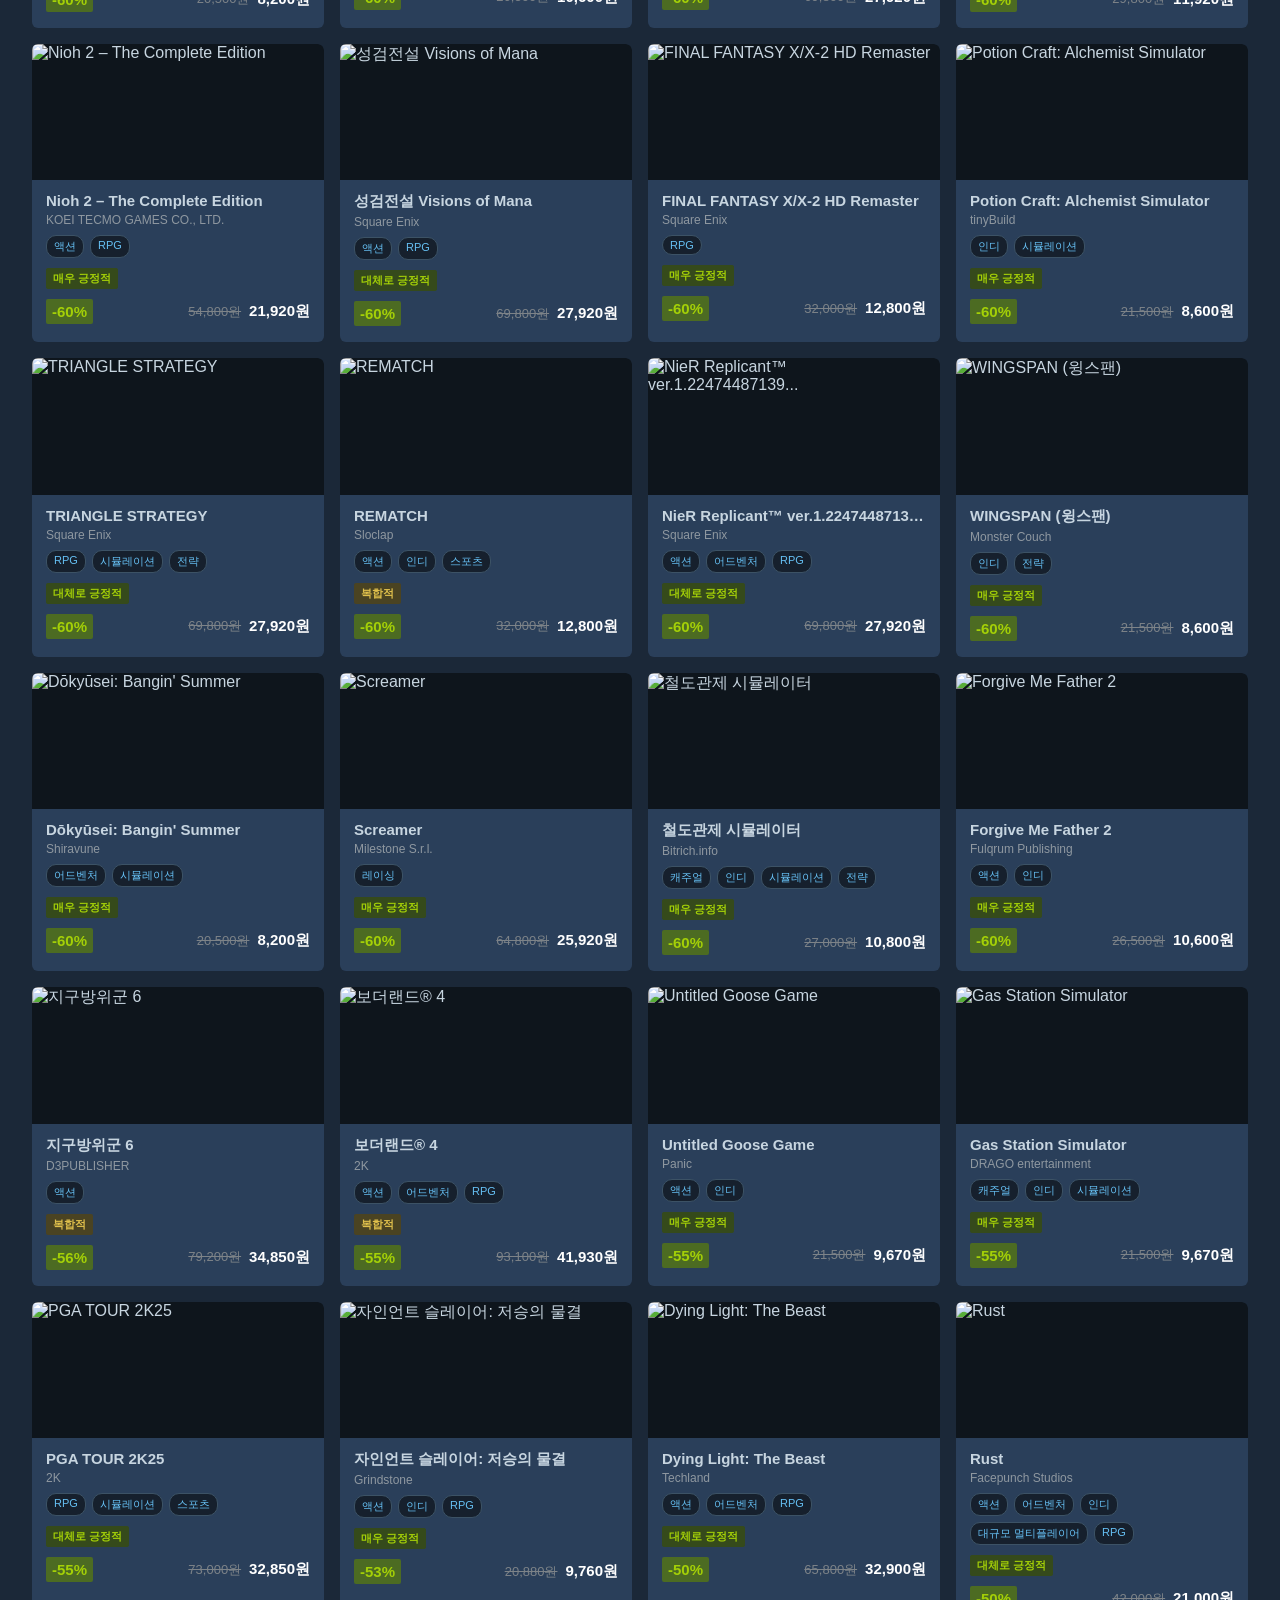
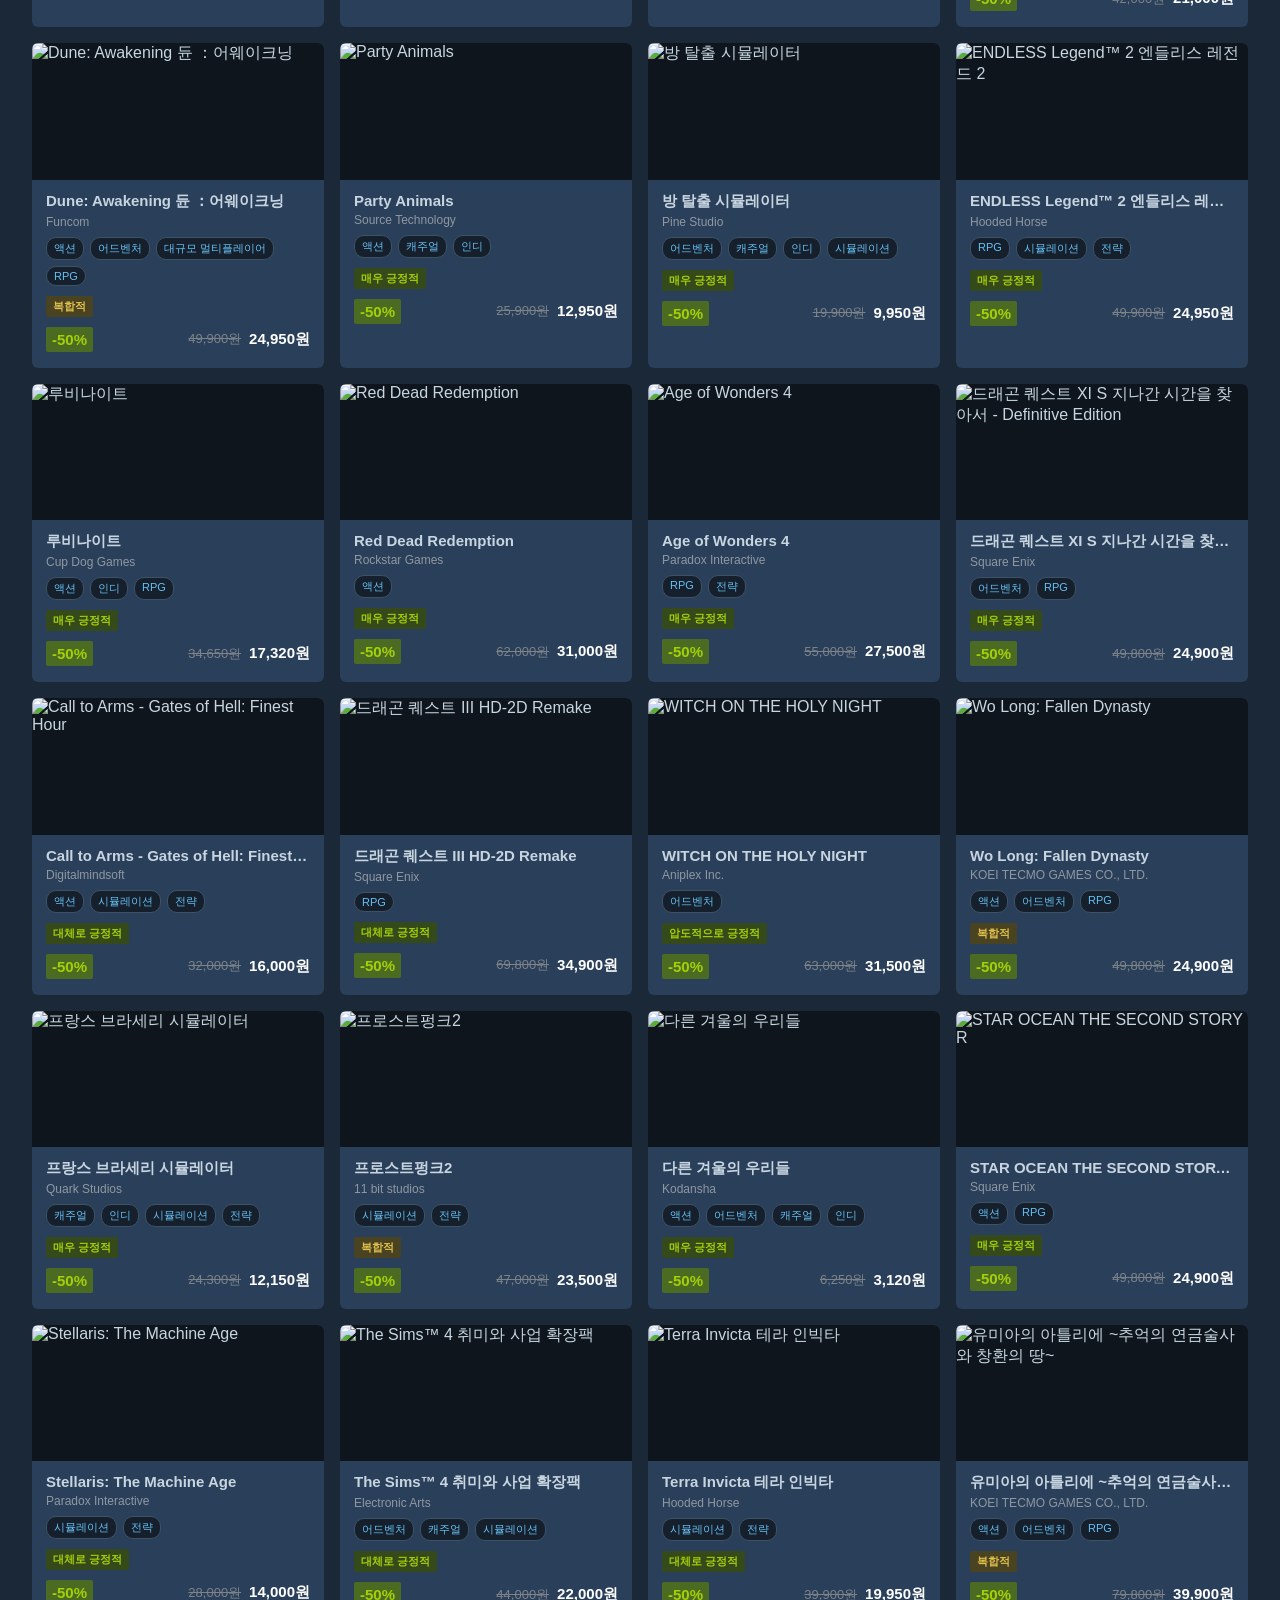
==== commit 23e02529: "Let users cap how many games are shown Adds a number input; when set, only the top N games (after th" ====
--- a/docs/index.html
+++ b/docs/index.html
@@ -24,6 +24,7 @@
       <option value="name_asc">이름순</option>
       <option value="review_desc">유저 평가 높은 순</option>
     </select>
+    <input id="limitInput" type="number" min="1" step="1" placeholder="표시 개수 (전체)">
     <button id="refresh">새로고침</button>
   </div>
   <p id="meta" class="meta"></p>
--- a/docs/style.css
+++ b/docs/style.css
@@ -58,6 +58,11 @@
   min-width: 200px;
 }
 
+#limitInput {
+  flex: 0 0 140px;
+  min-width: 0;
+}
+
 .controls button {
   background: var(--accent);
   color: #08334f;
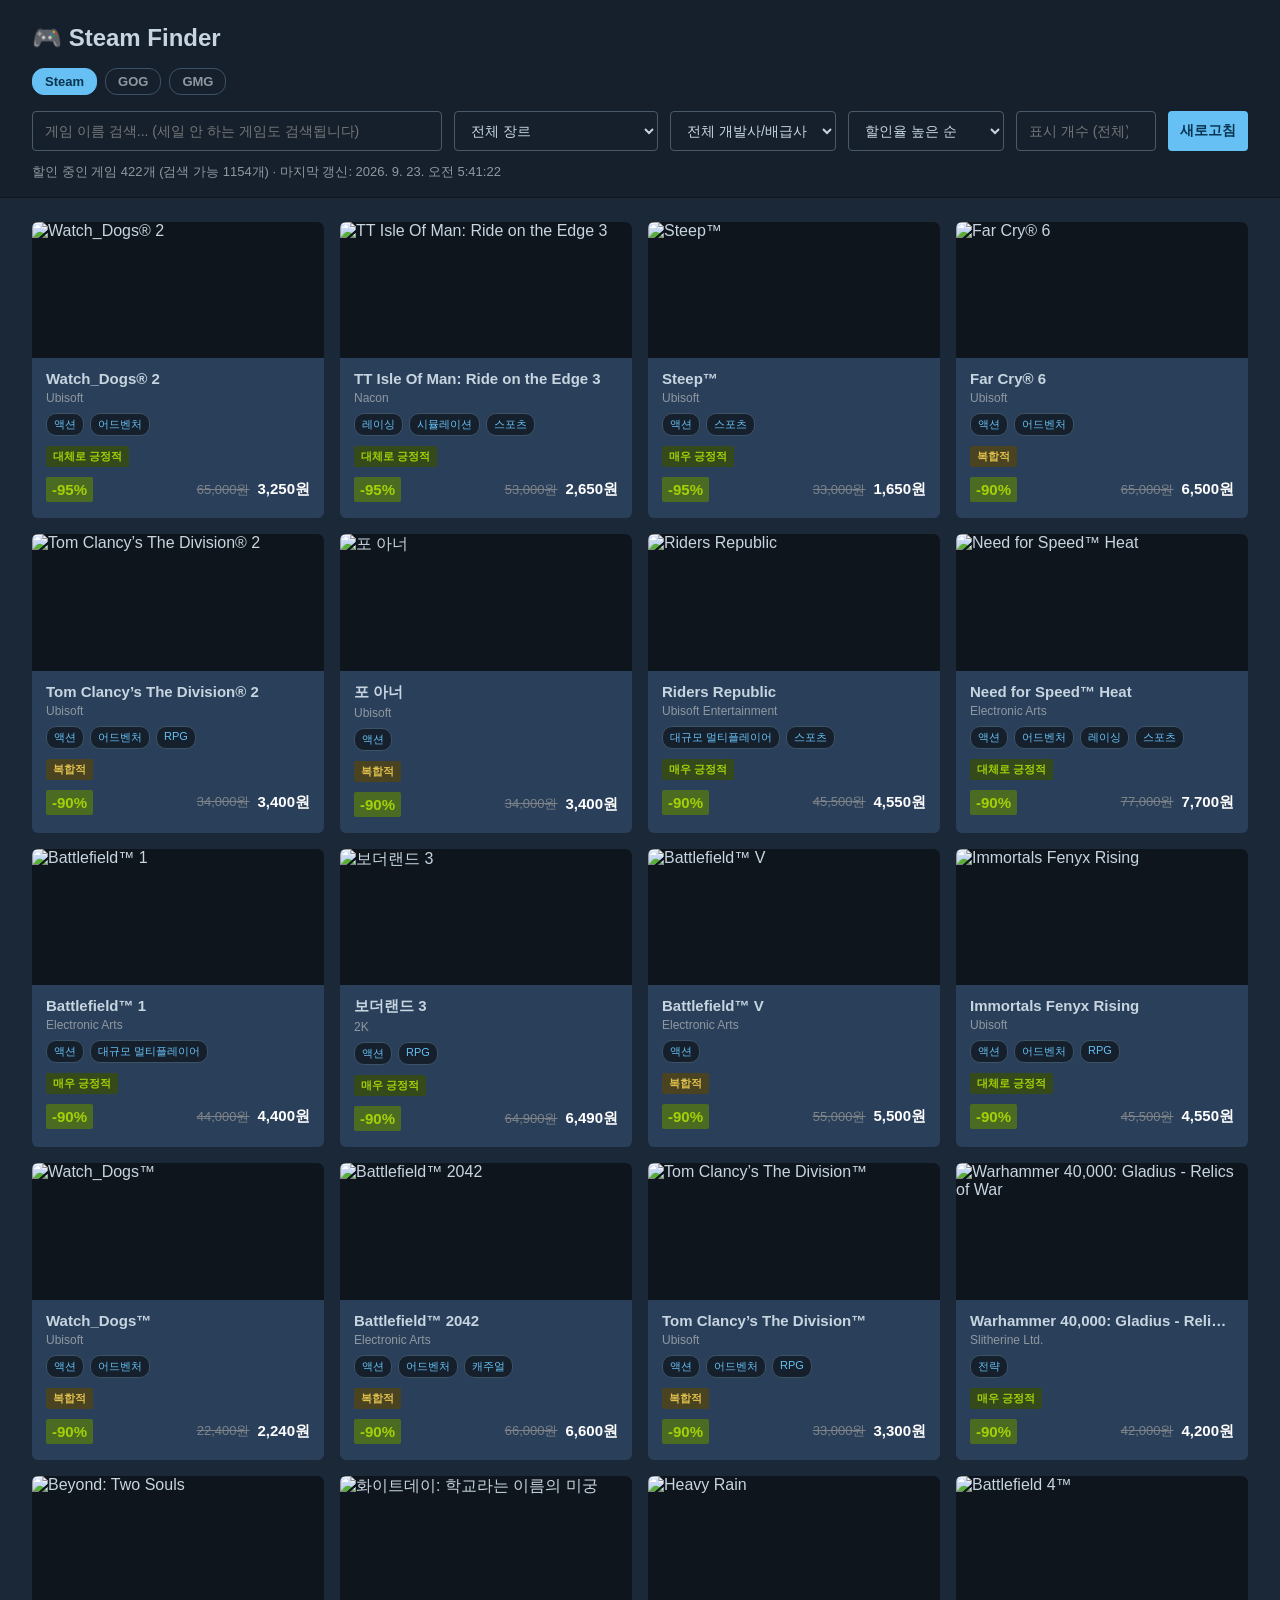
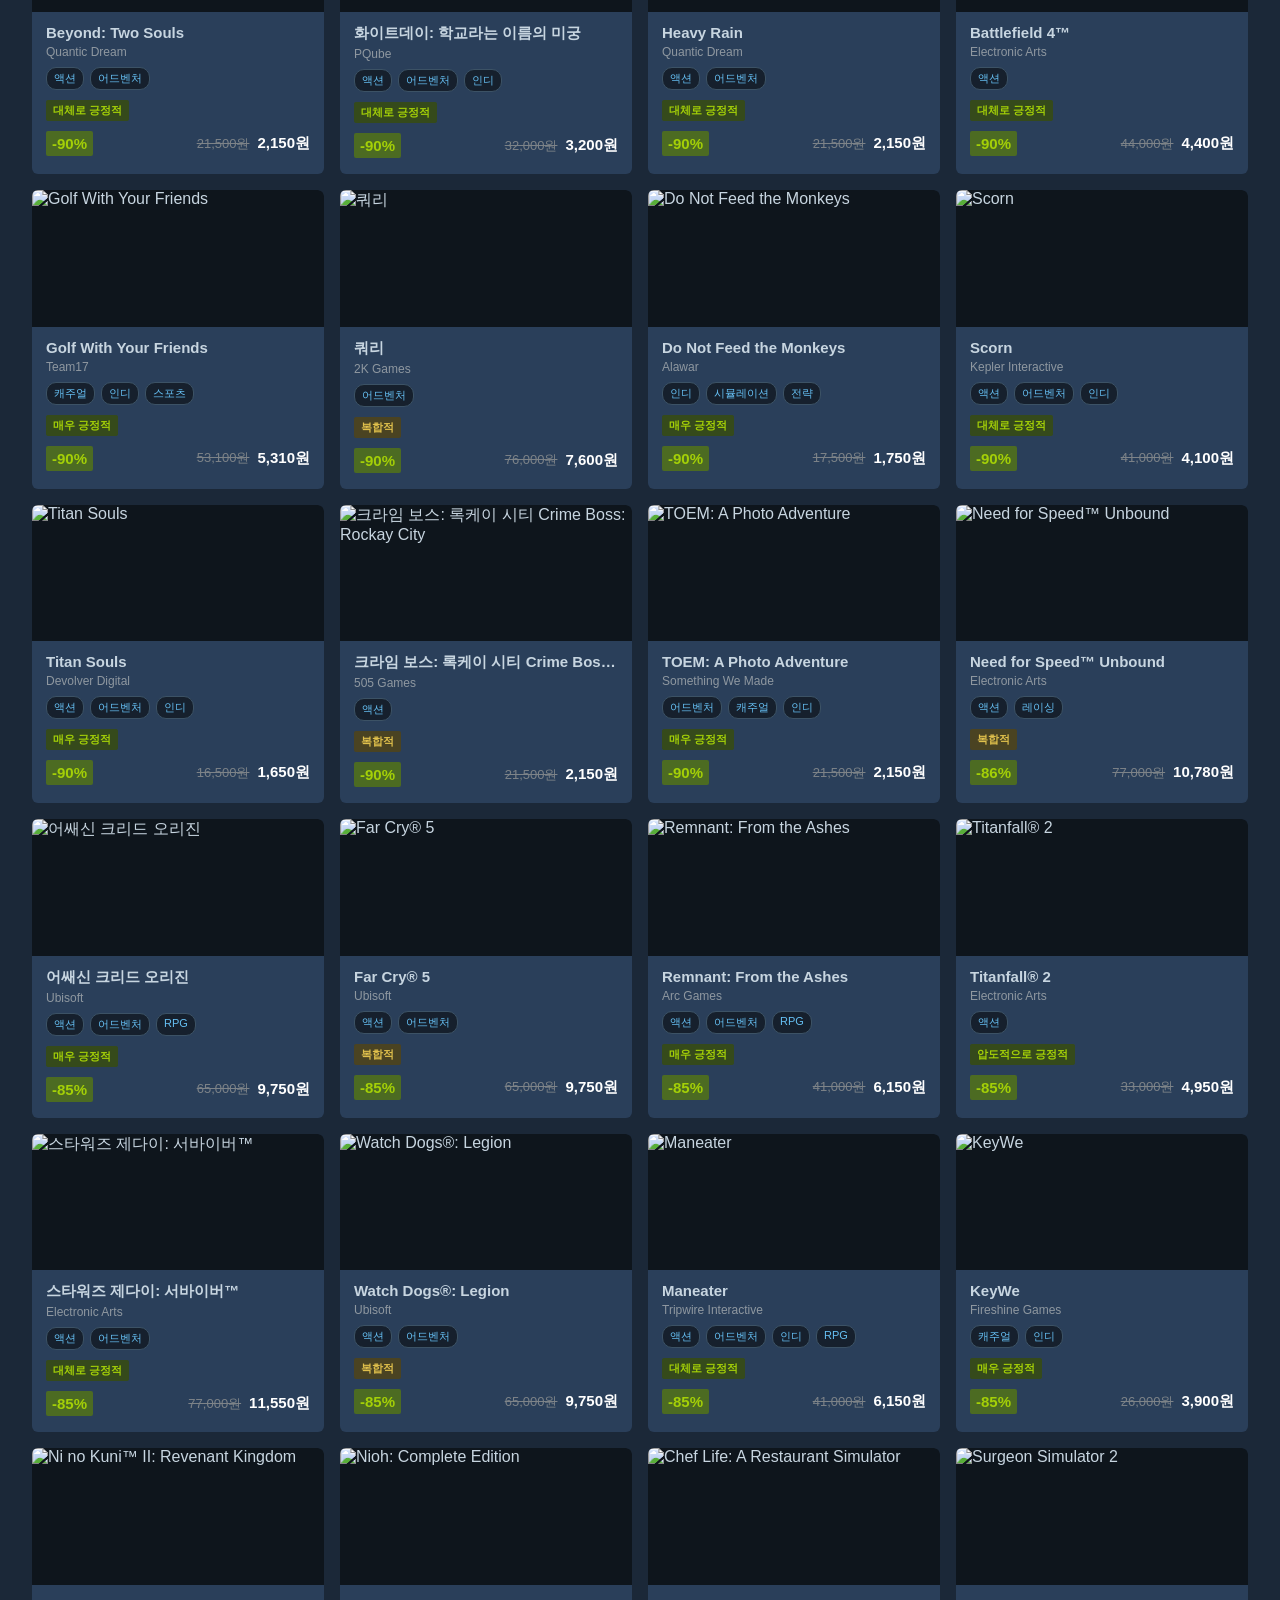
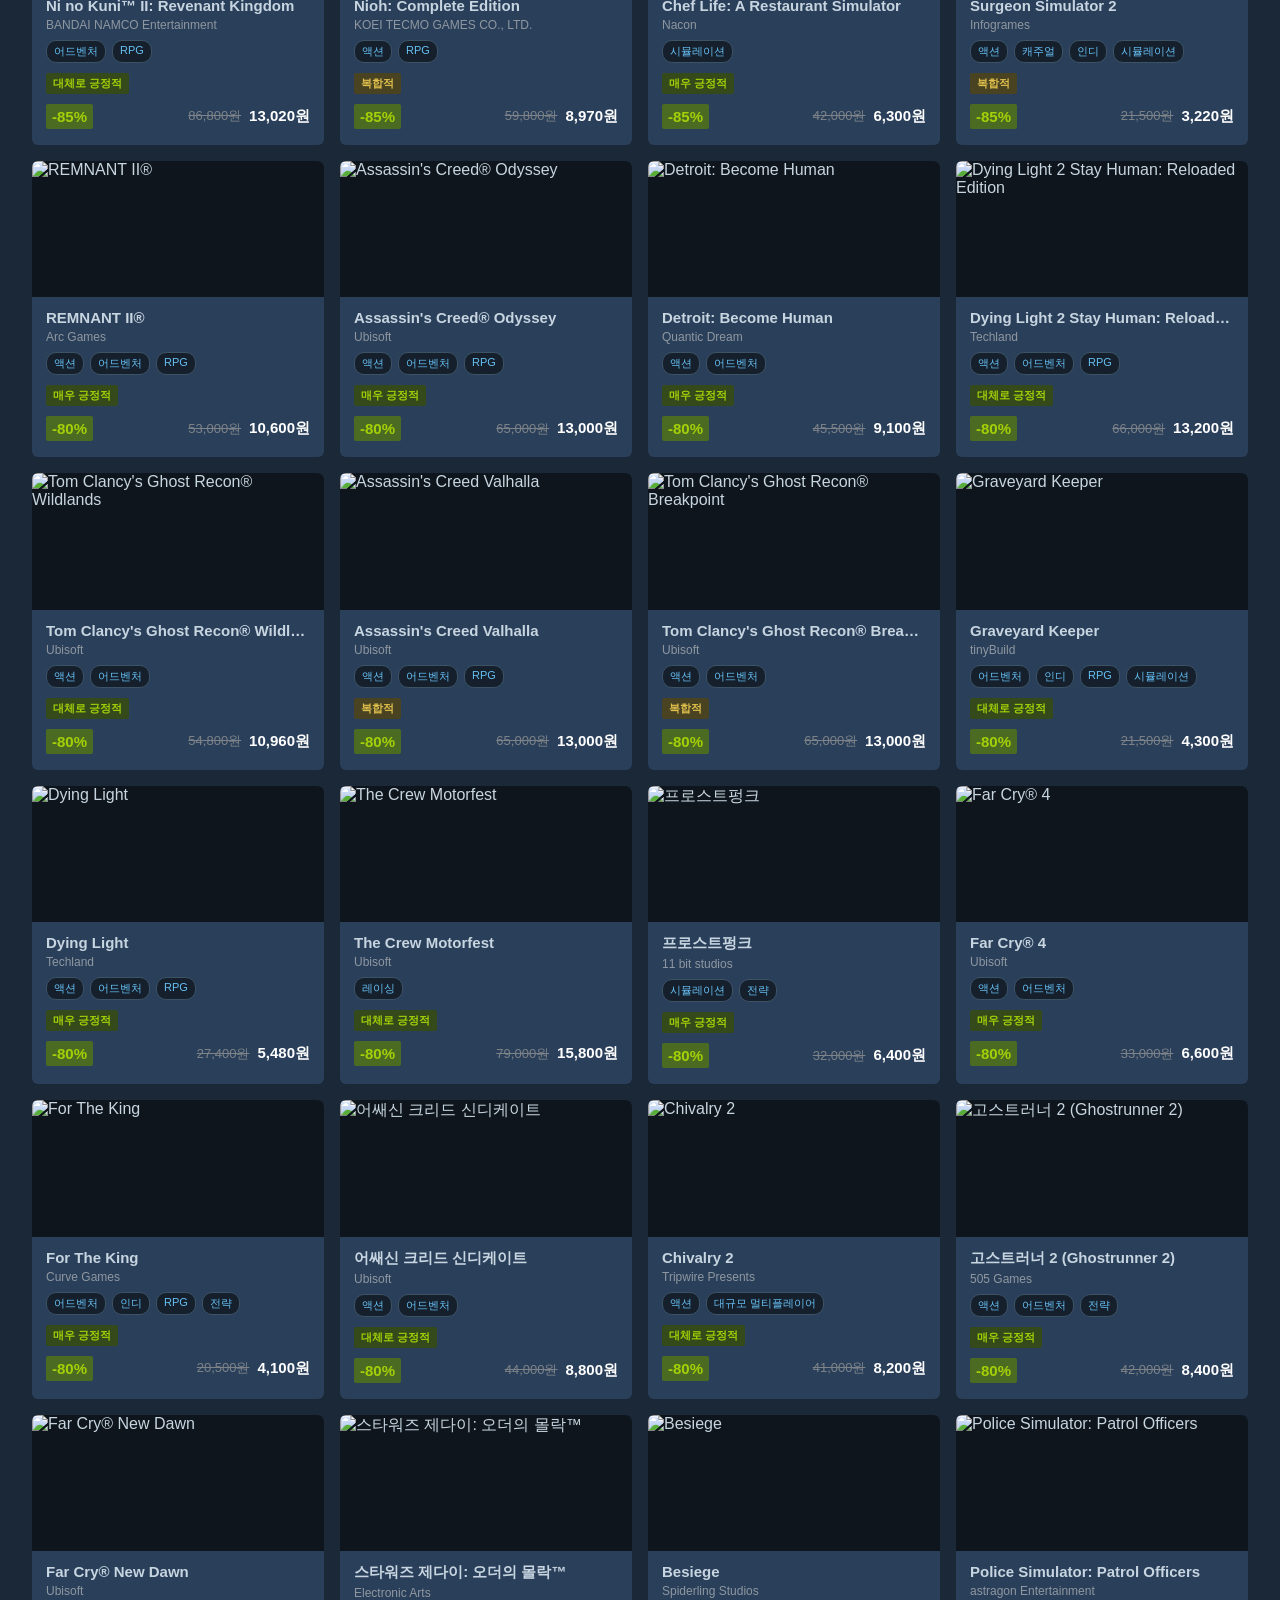
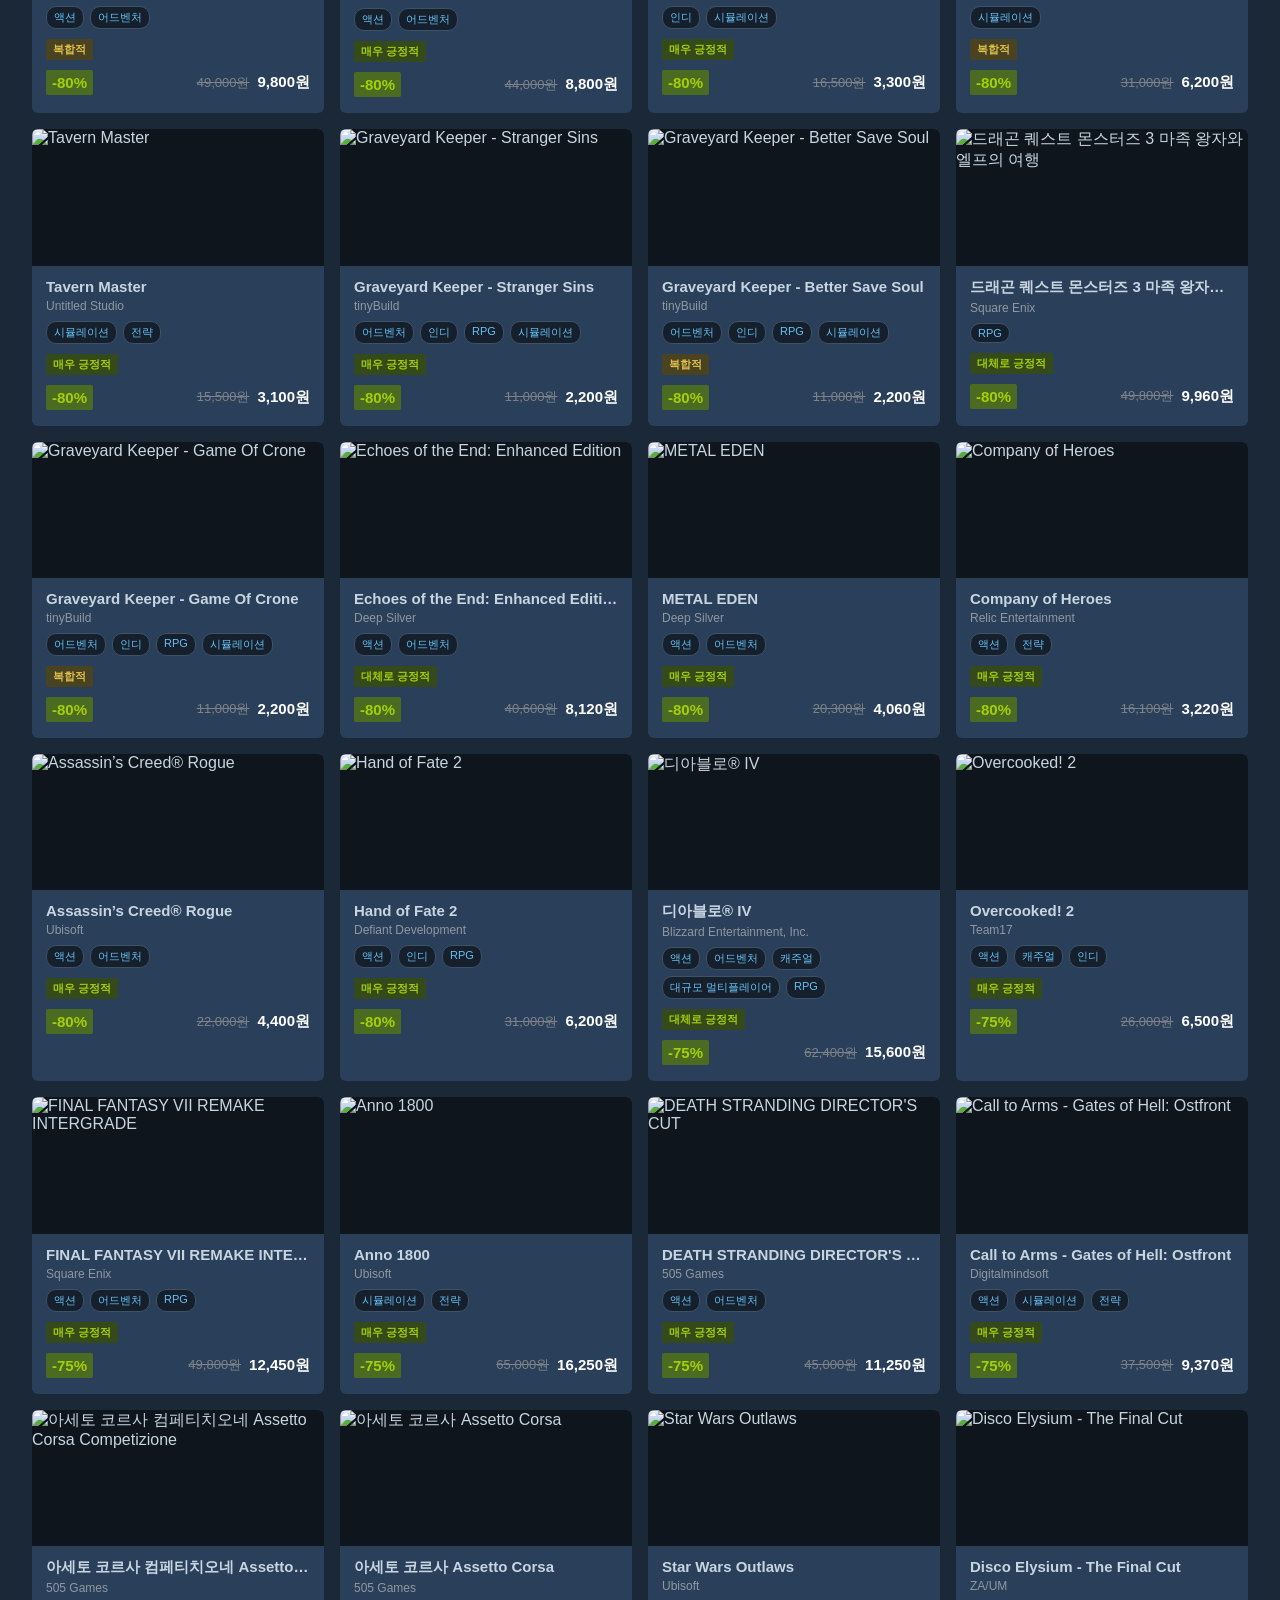
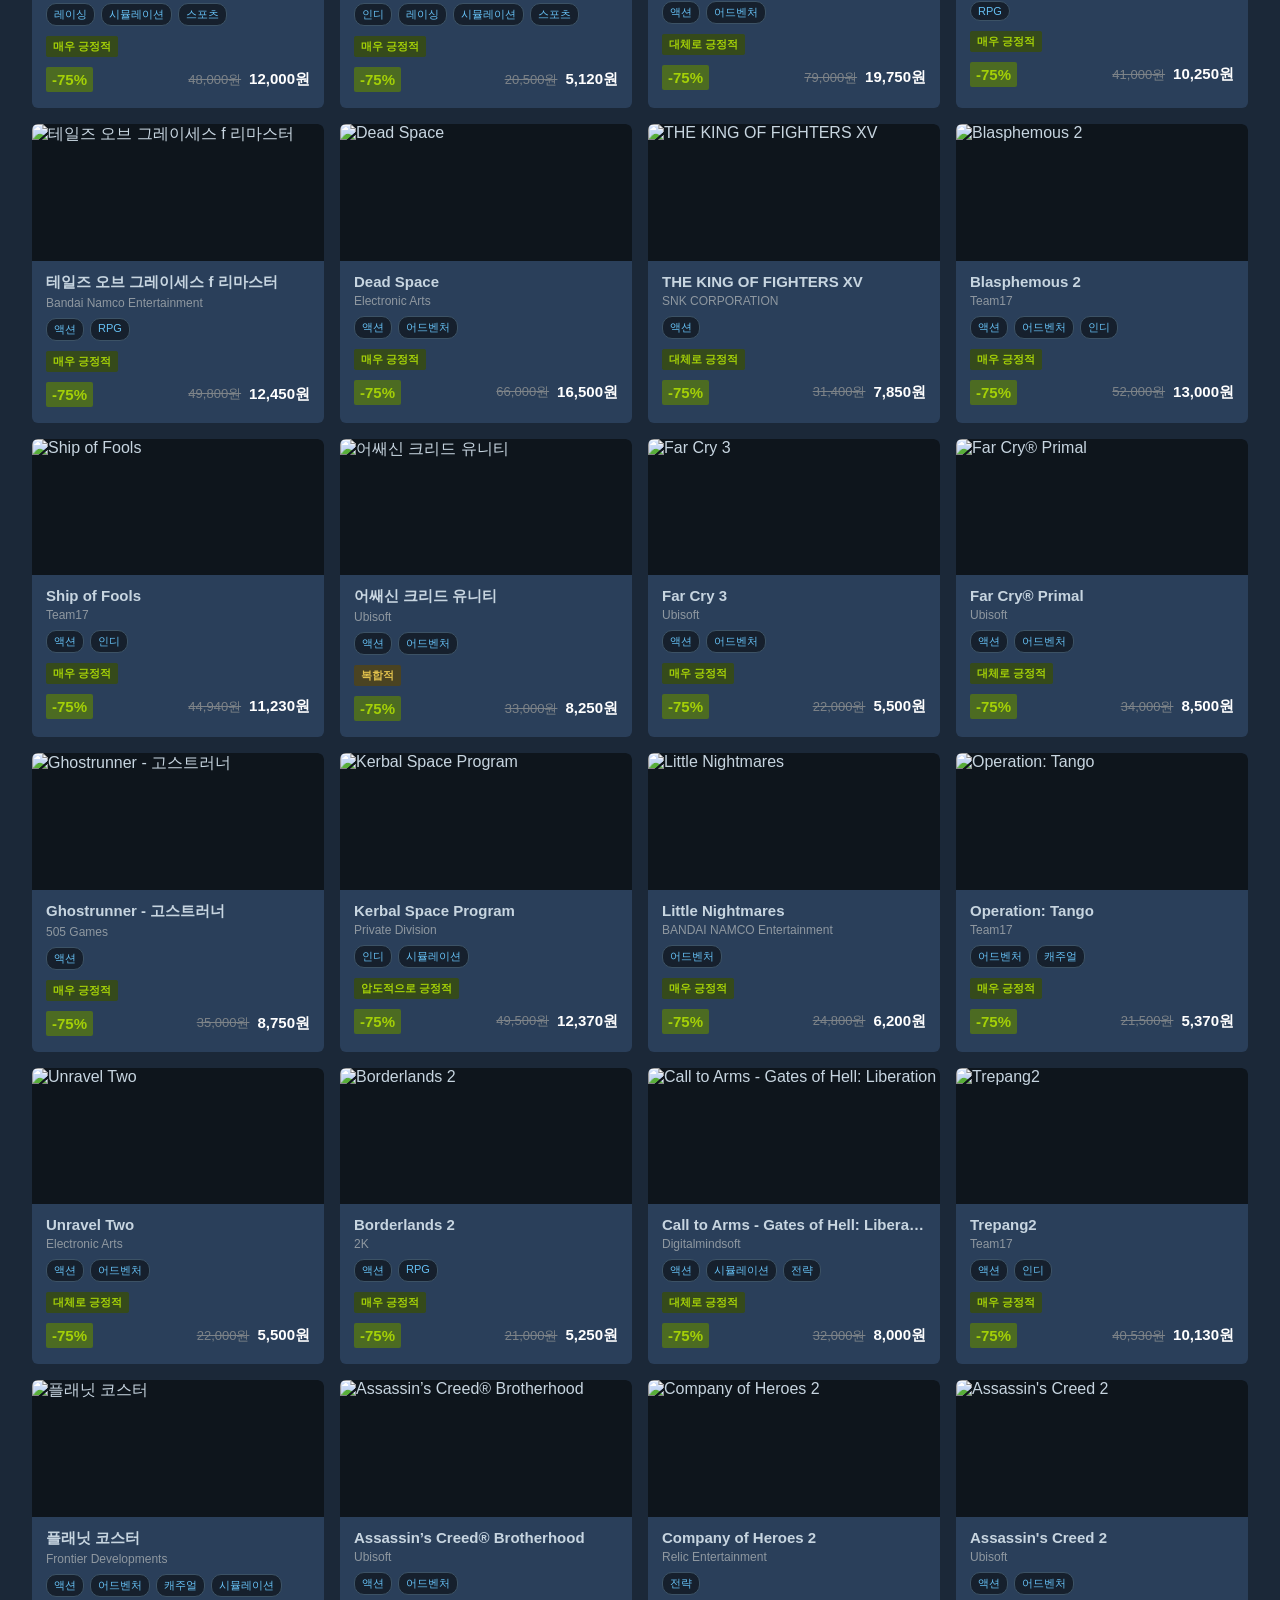
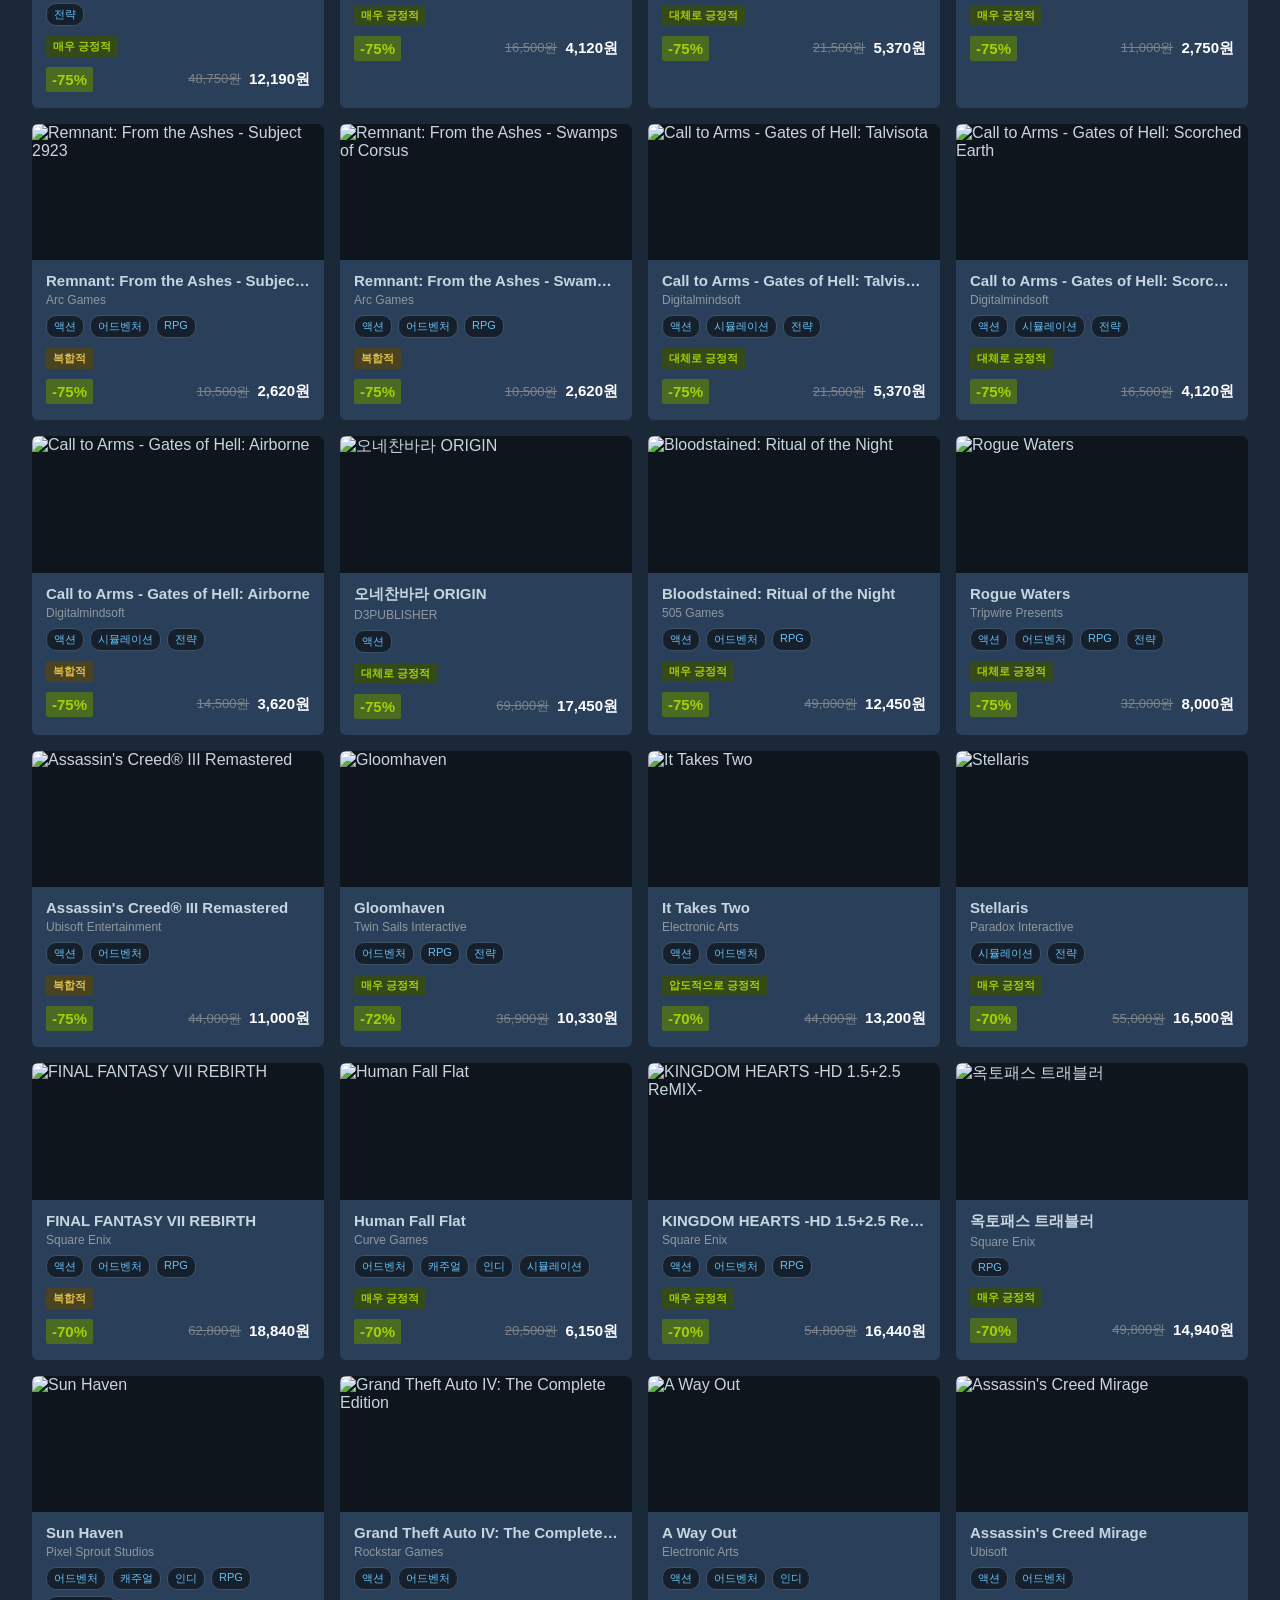
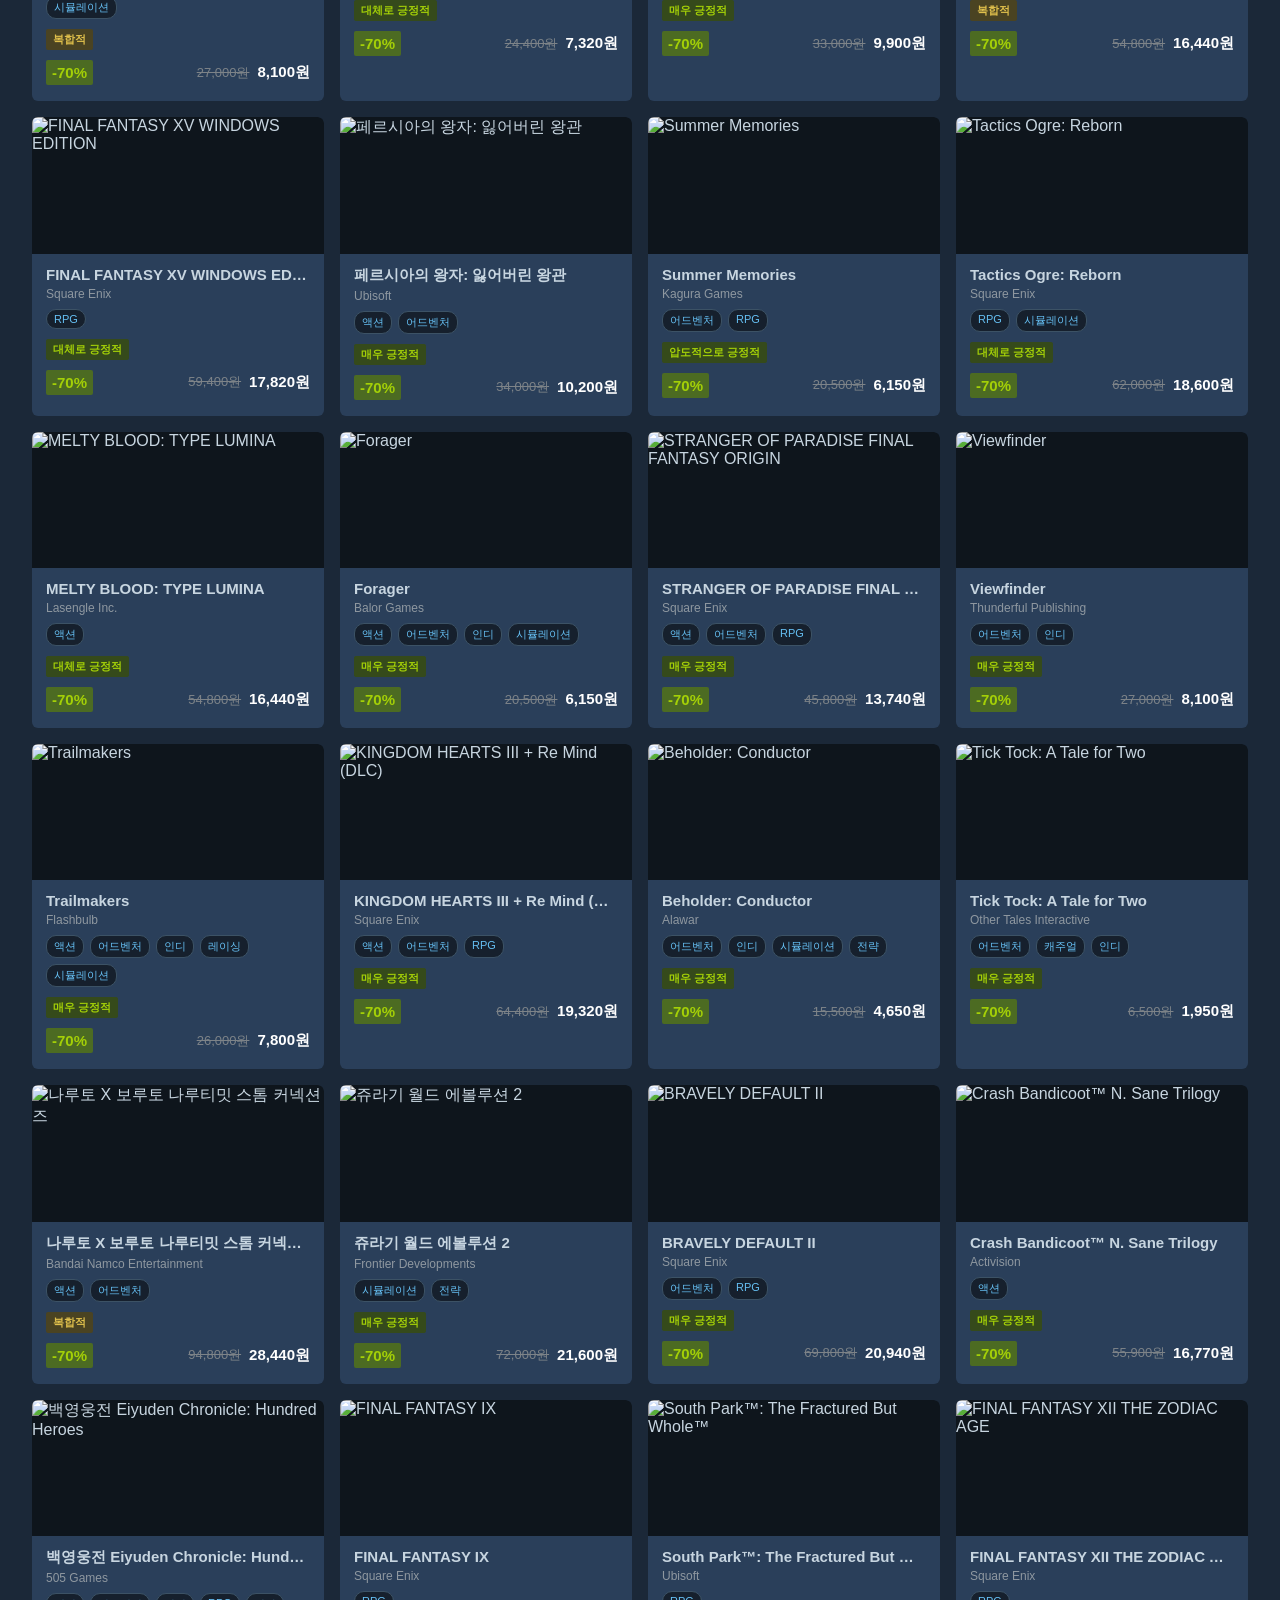
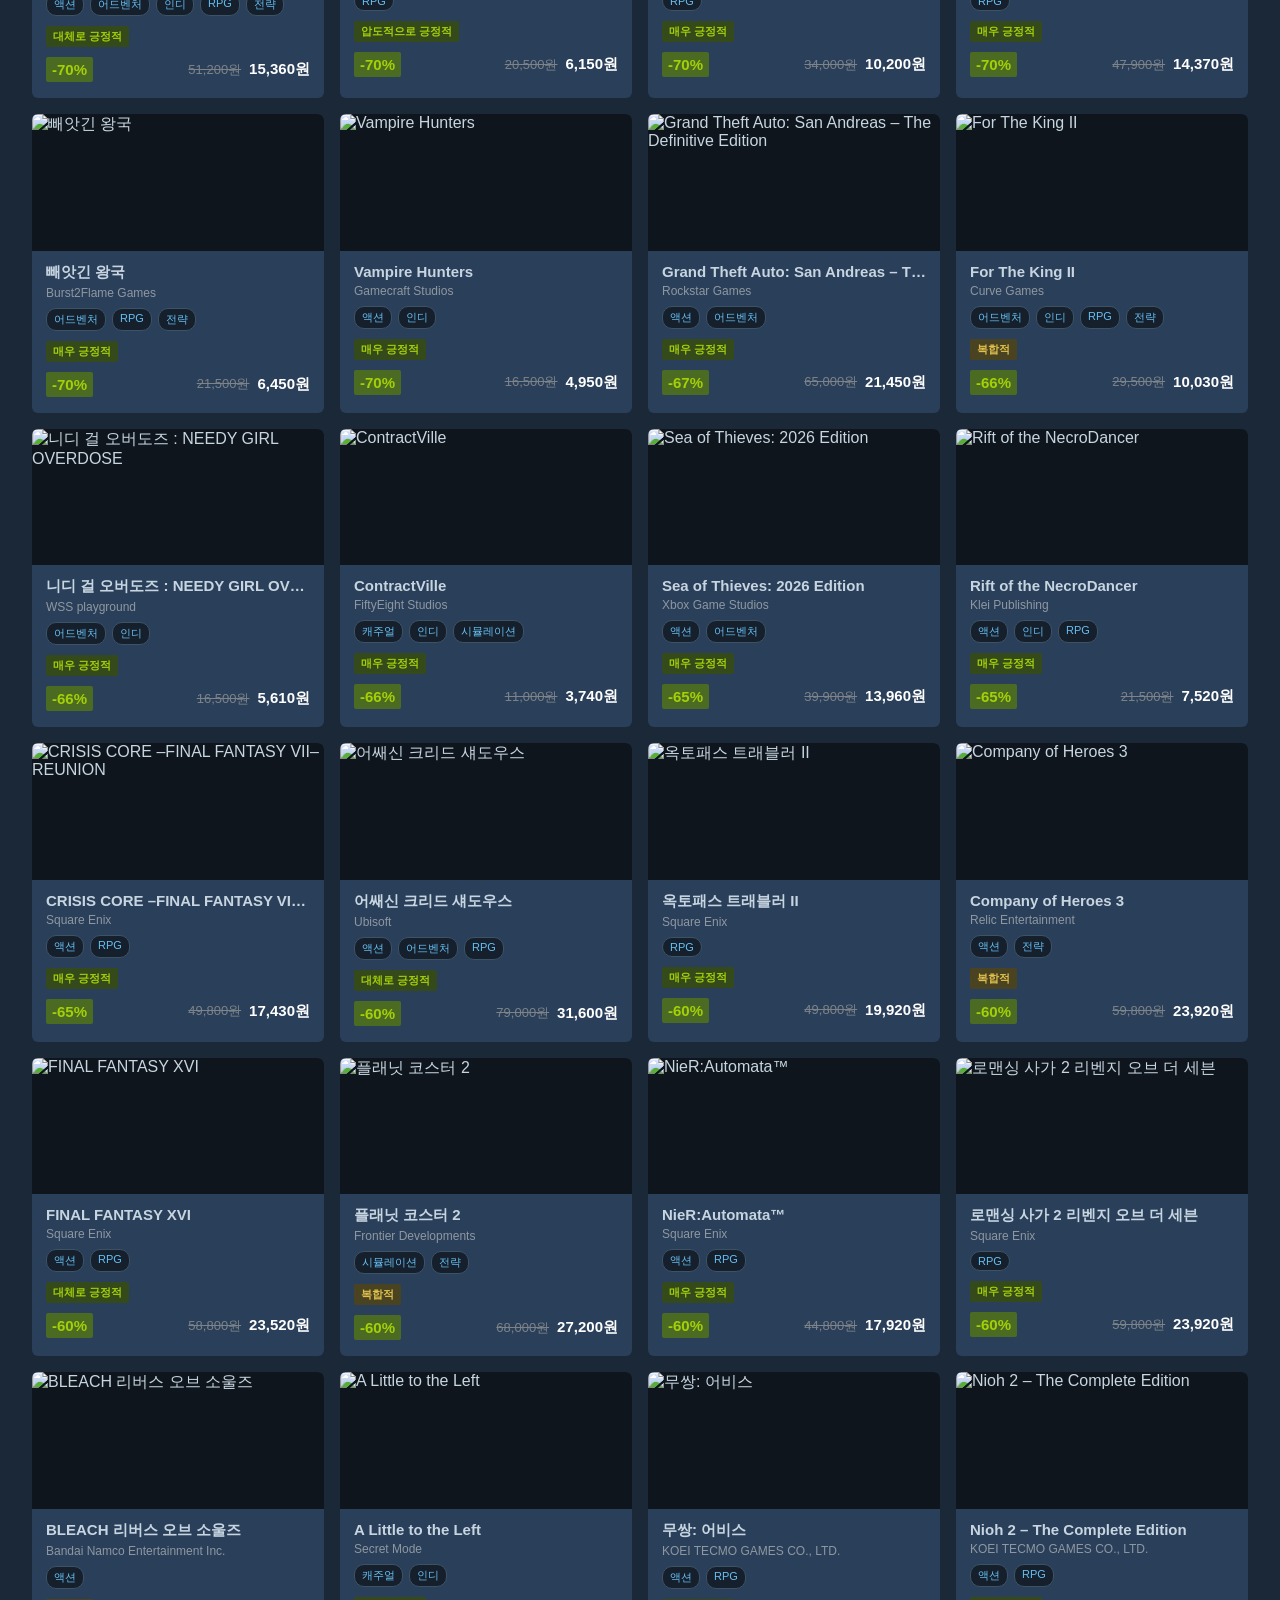
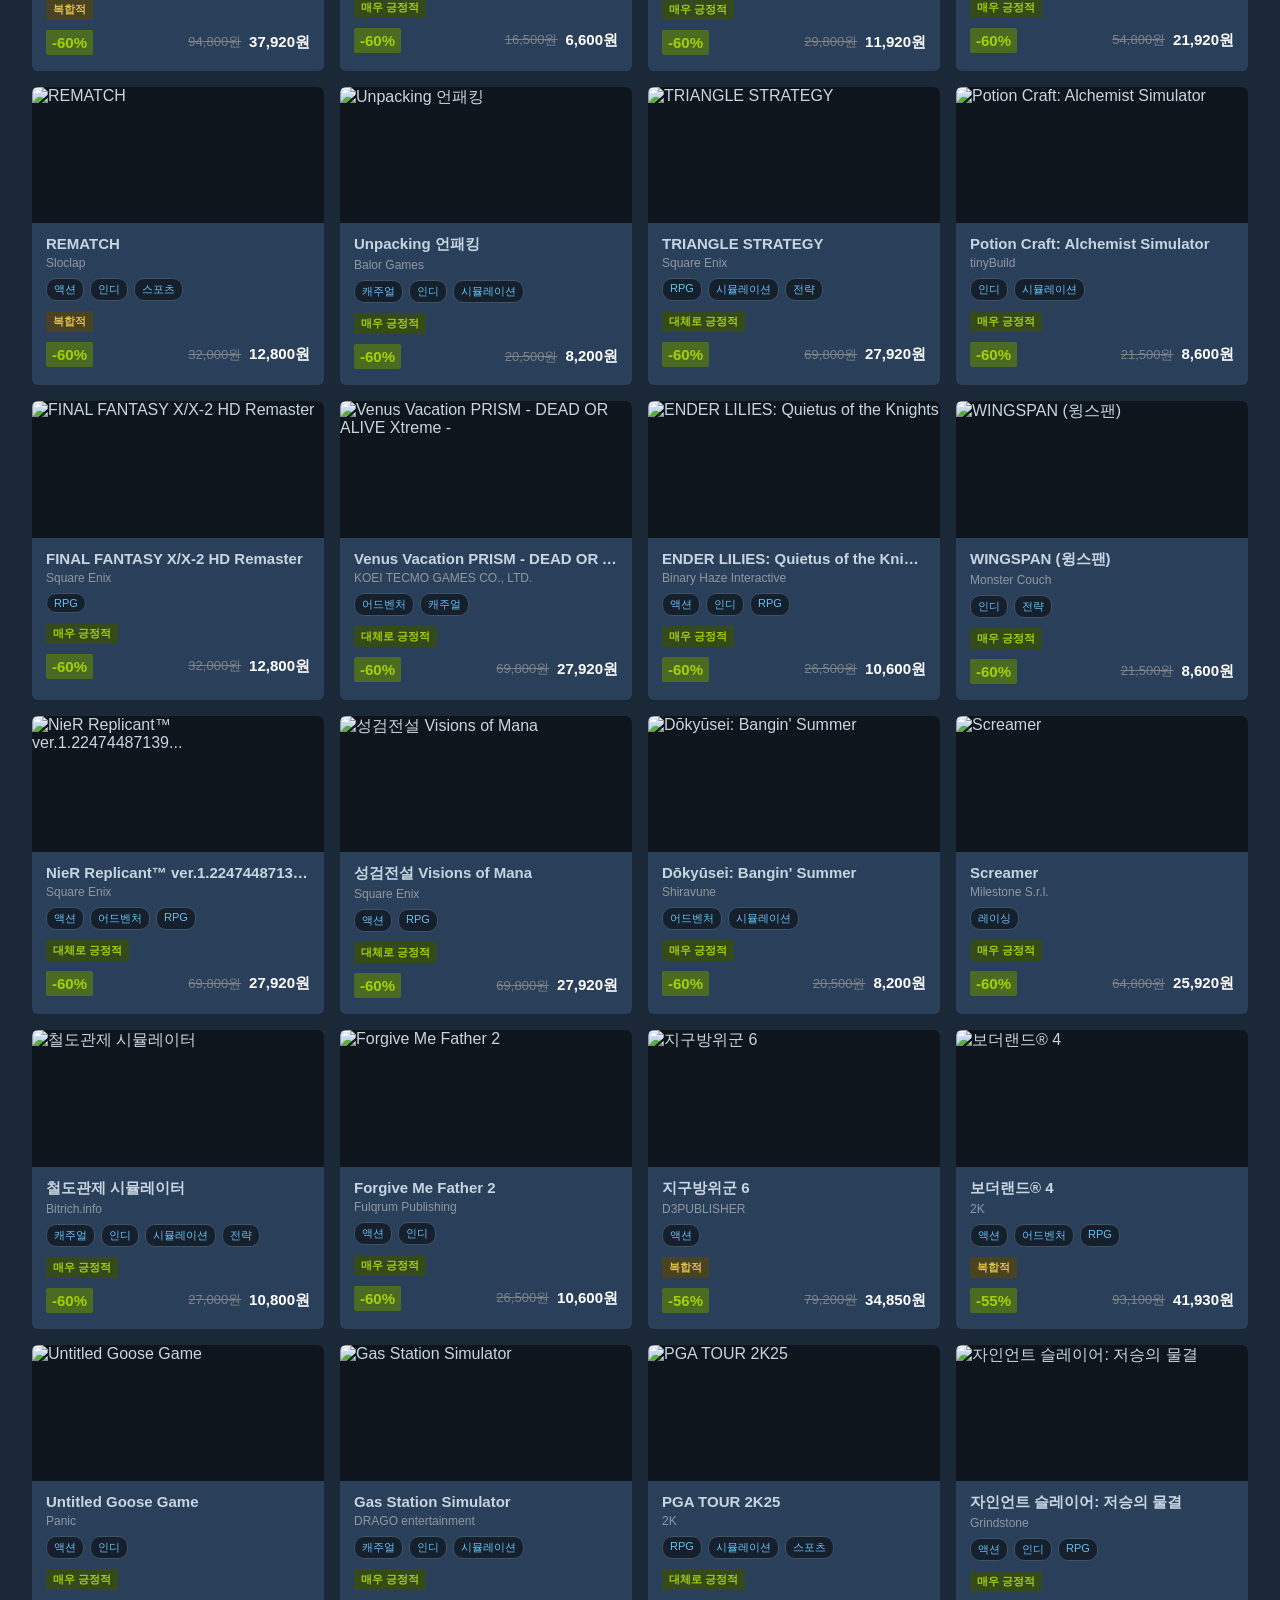
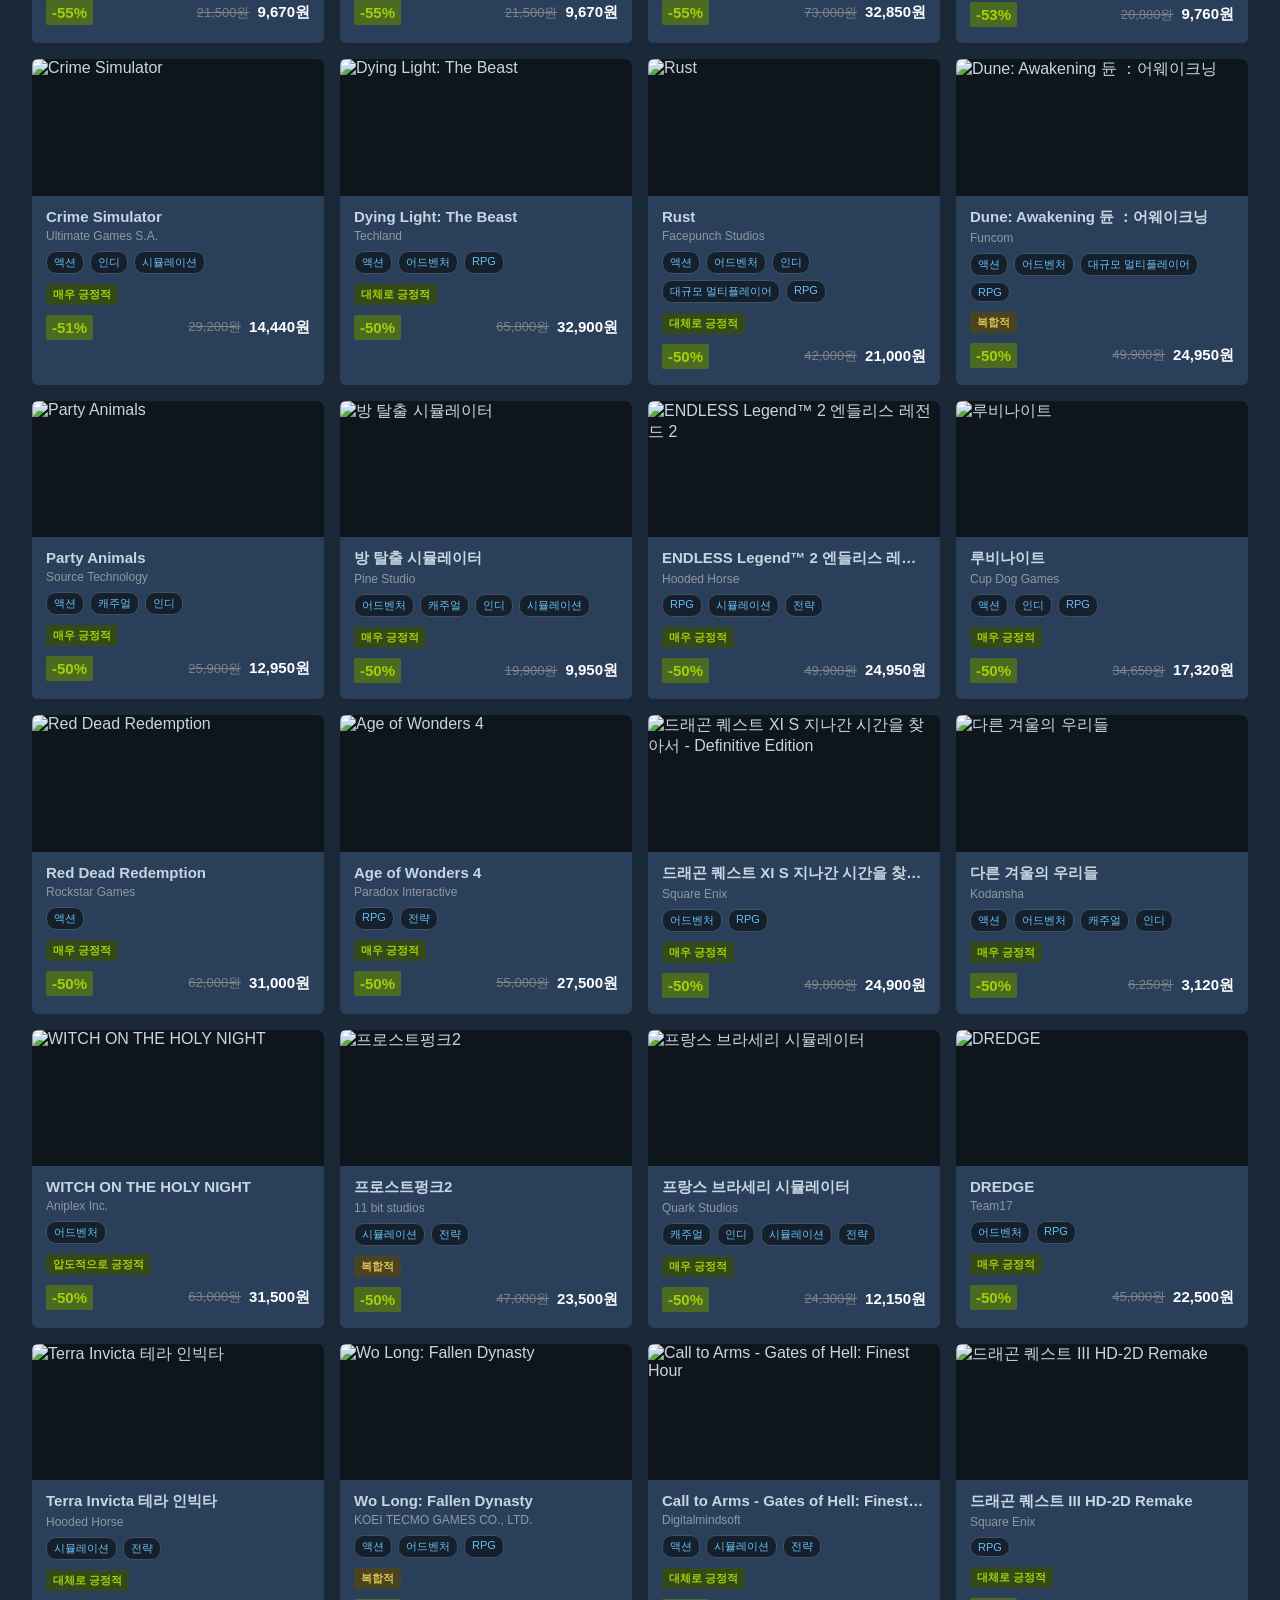
==== commit 917bf56d: "Add Green Man Gaming (GMG) deals page with CD-key notice New gmg_api.py queries GMG's own referer-lo" ====
--- a/docs/index.html
+++ b/docs/index.html
@@ -9,6 +9,11 @@
 <body>
 <header>
   <h1><span id="homeLink">🎮 Steam Finder</span></h1>
+  <nav class="platform-nav">
+    <a href="index.html" class="active">Steam</a>
+    <a href="gog.html">GOG</a>
+    <a href="gmg.html">GMG</a>
+  </nav>
   <div class="controls">
     <input id="search" type="text" placeholder="게임 이름 검색... (세일 안 하는 게임도 검색됩니다)">
     <select id="genreFilter">
--- a/docs/style.css
+++ b/docs/style.css
@@ -35,6 +35,42 @@
   cursor: pointer;
 }
 
+.platform-nav {
+  display: flex;
+  gap: 8px;
+  margin: 0 0 16px;
+}
+
+.platform-nav a {
+  color: var(--text-dim);
+  text-decoration: none;
+  font-size: 13px;
+  font-weight: 600;
+  padding: 5px 12px;
+  border-radius: 12px;
+  border: 1px solid #3c5265;
+}
+
+.platform-nav a:hover {
+  color: var(--text);
+}
+
+.platform-nav a.active {
+  color: #08334f;
+  background: var(--accent);
+  border-color: var(--accent);
+}
+
+.platform-notice {
+  margin: 0 0 16px;
+  padding: 10px 14px;
+  border-radius: 4px;
+  background: #4a3f1f;
+  border: 1px solid #6b5a2a;
+  color: #e0c789;
+  font-size: 13px;
+  line-height: 1.5;
+}
 
 .controls {
   display: flex;
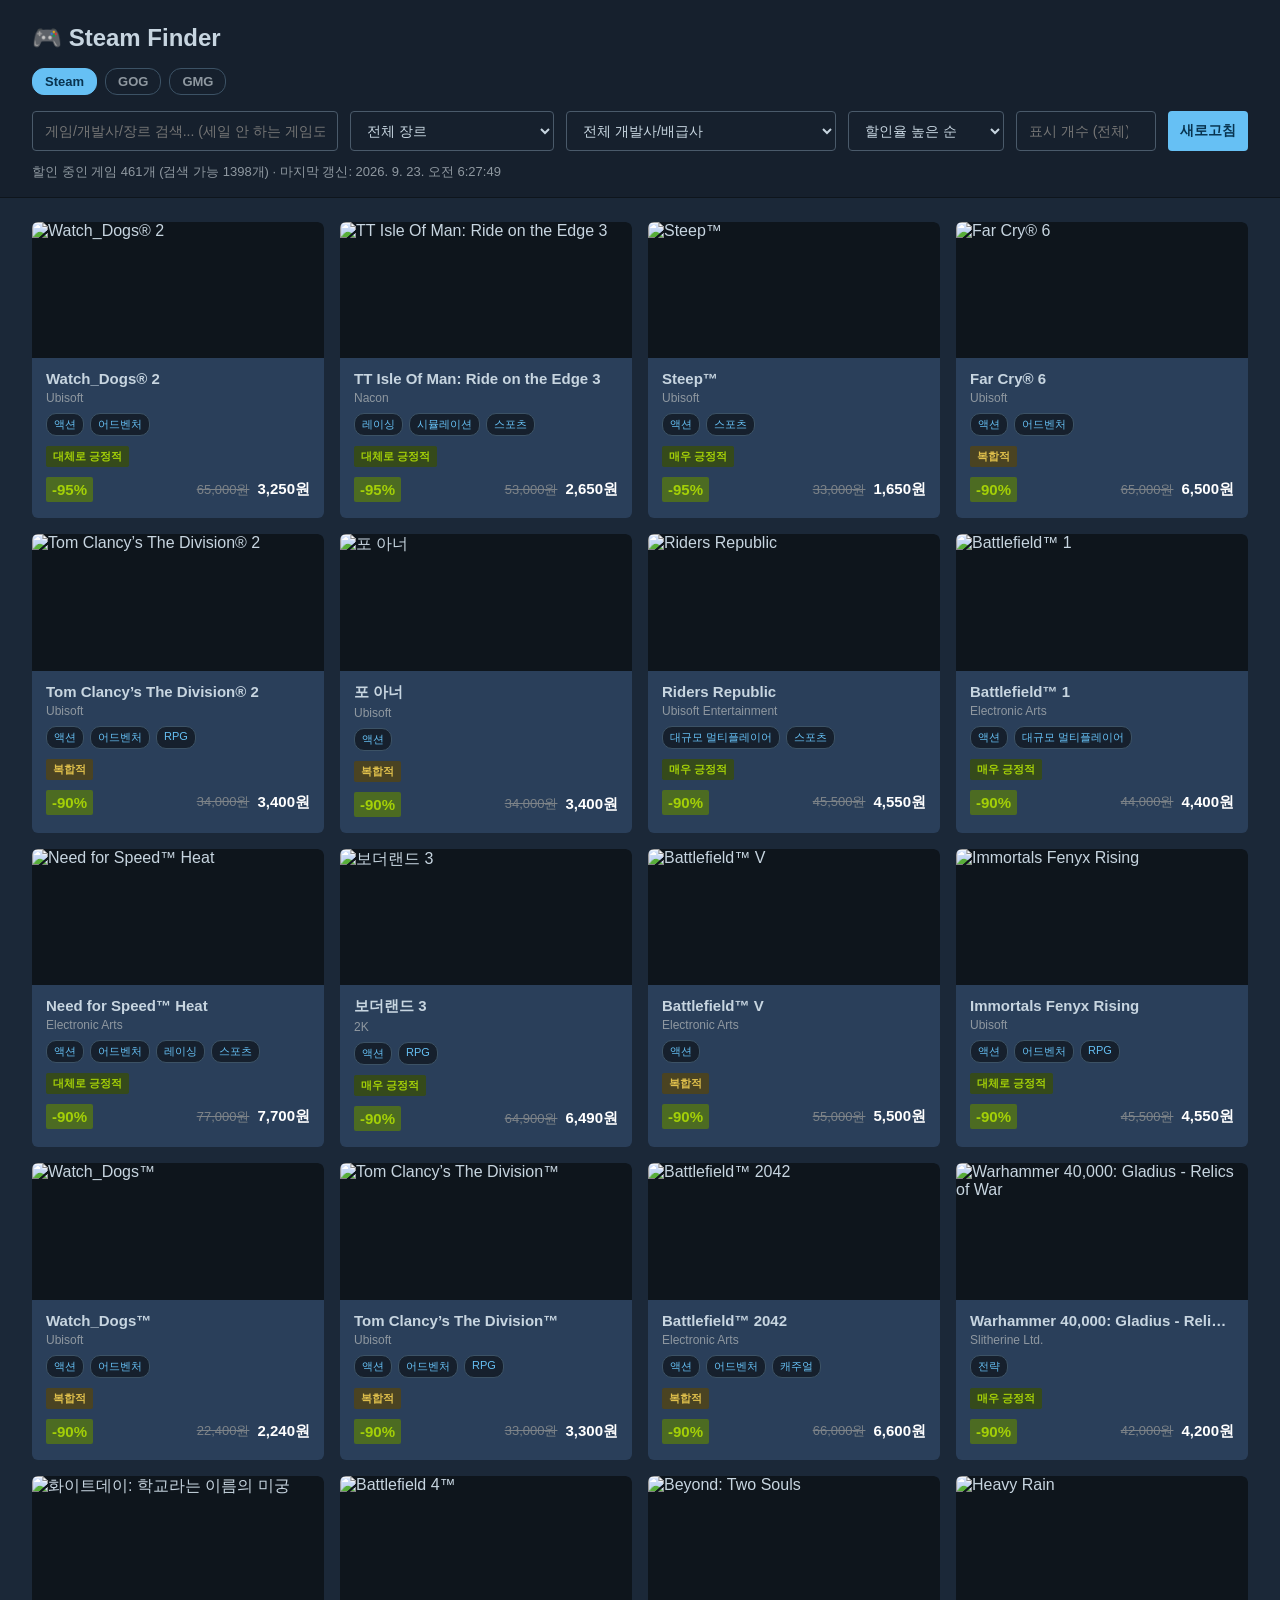
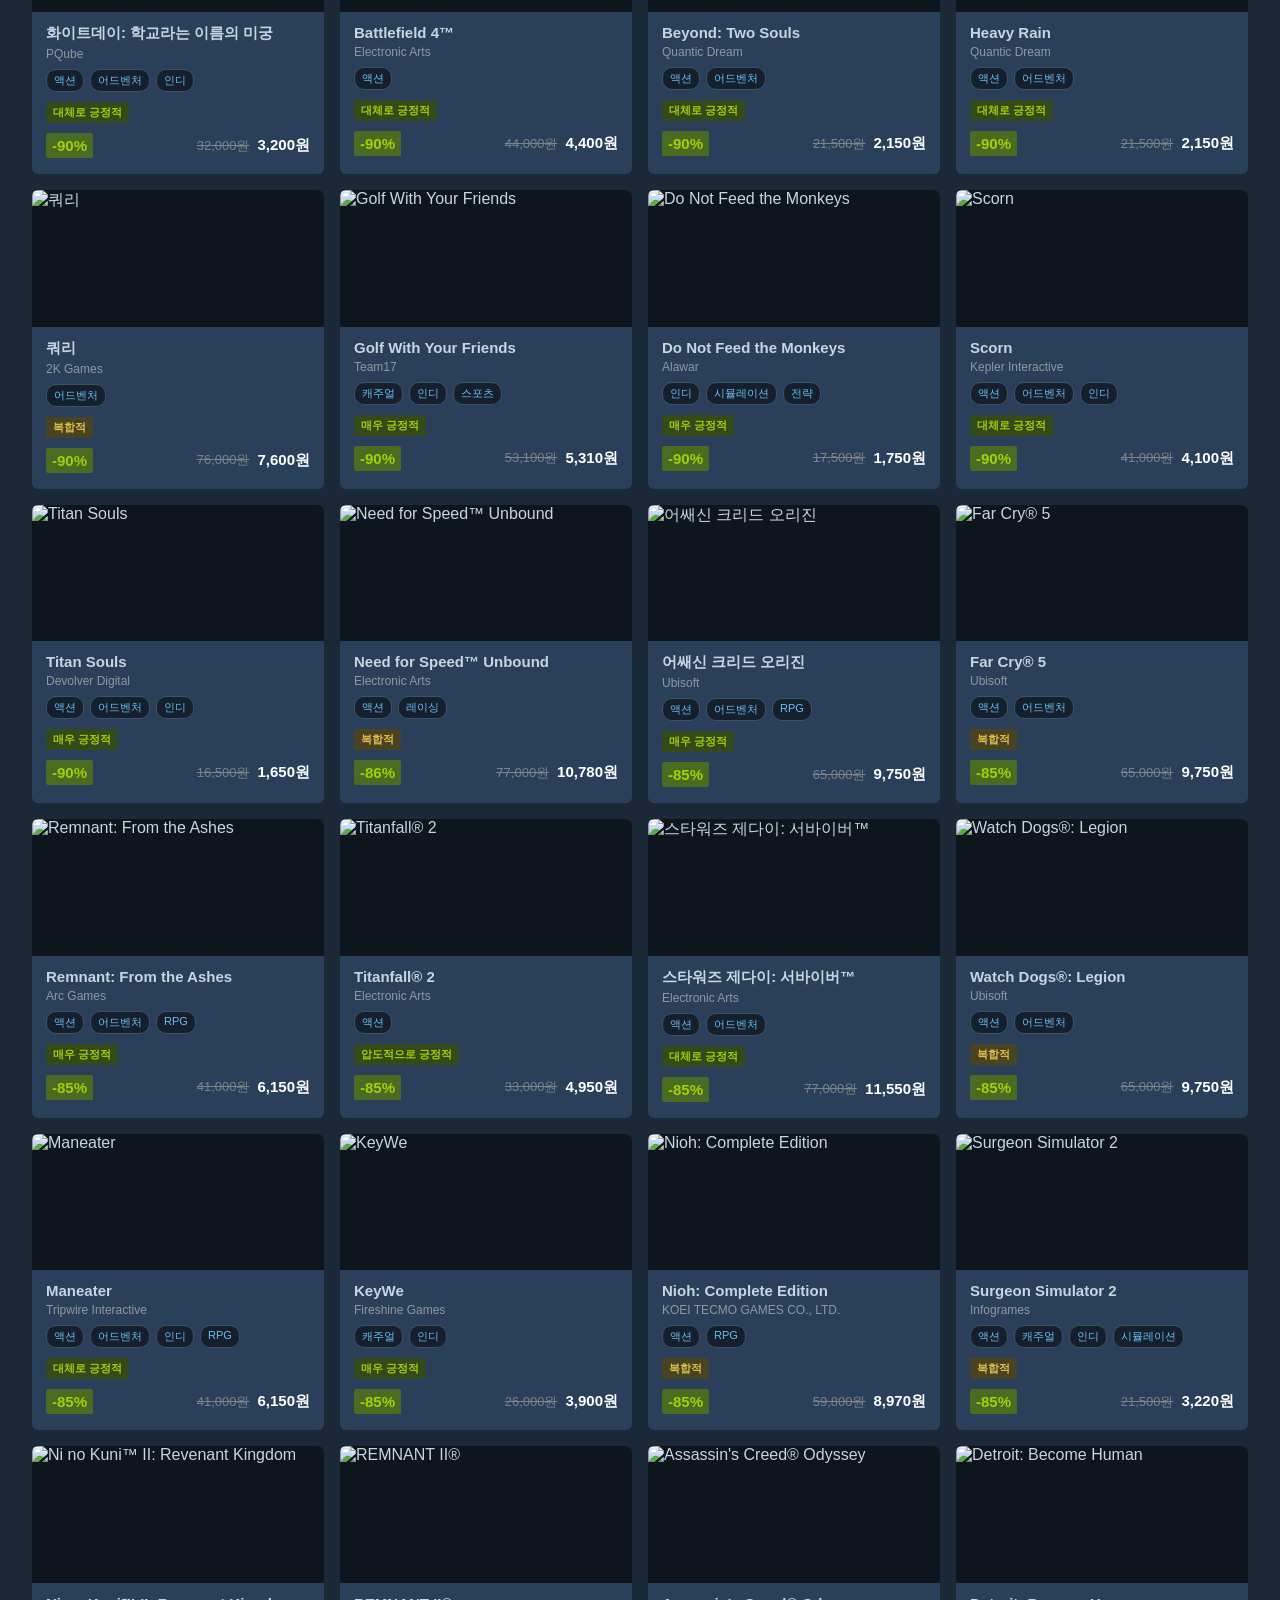
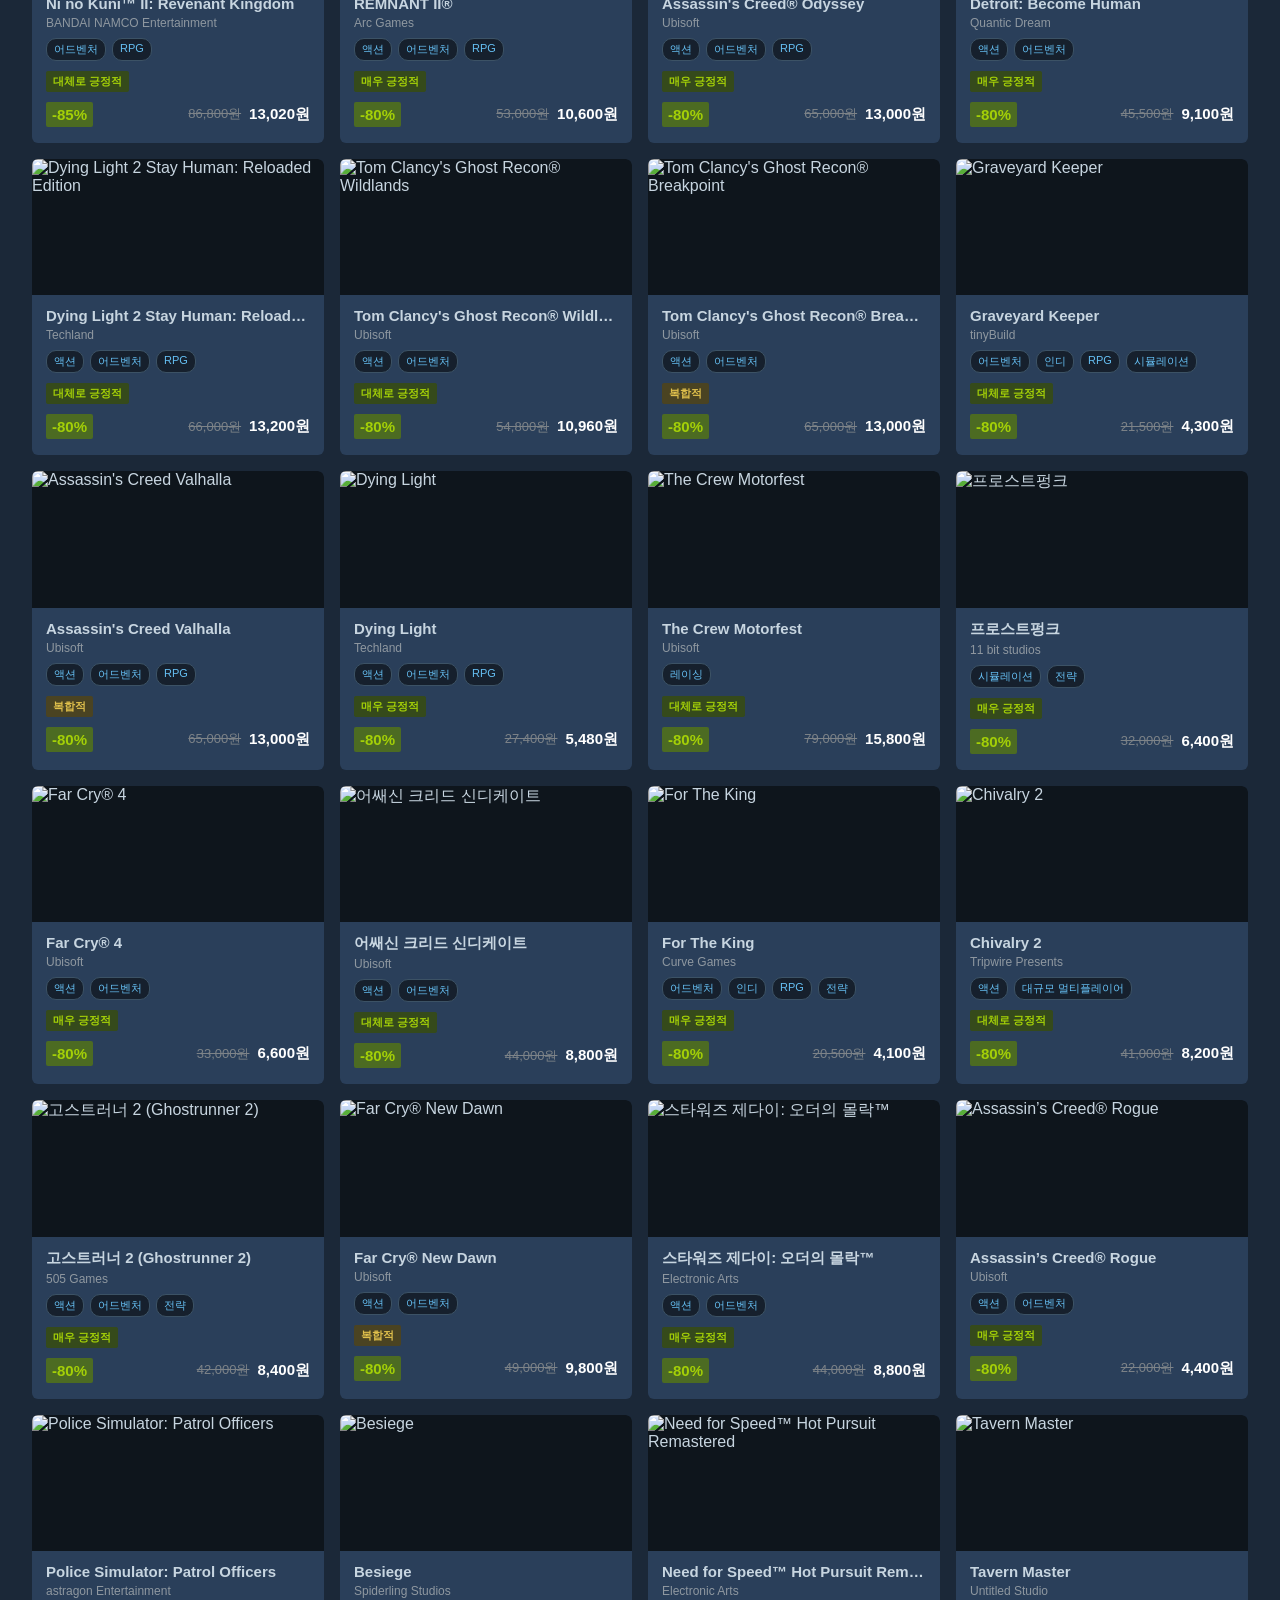
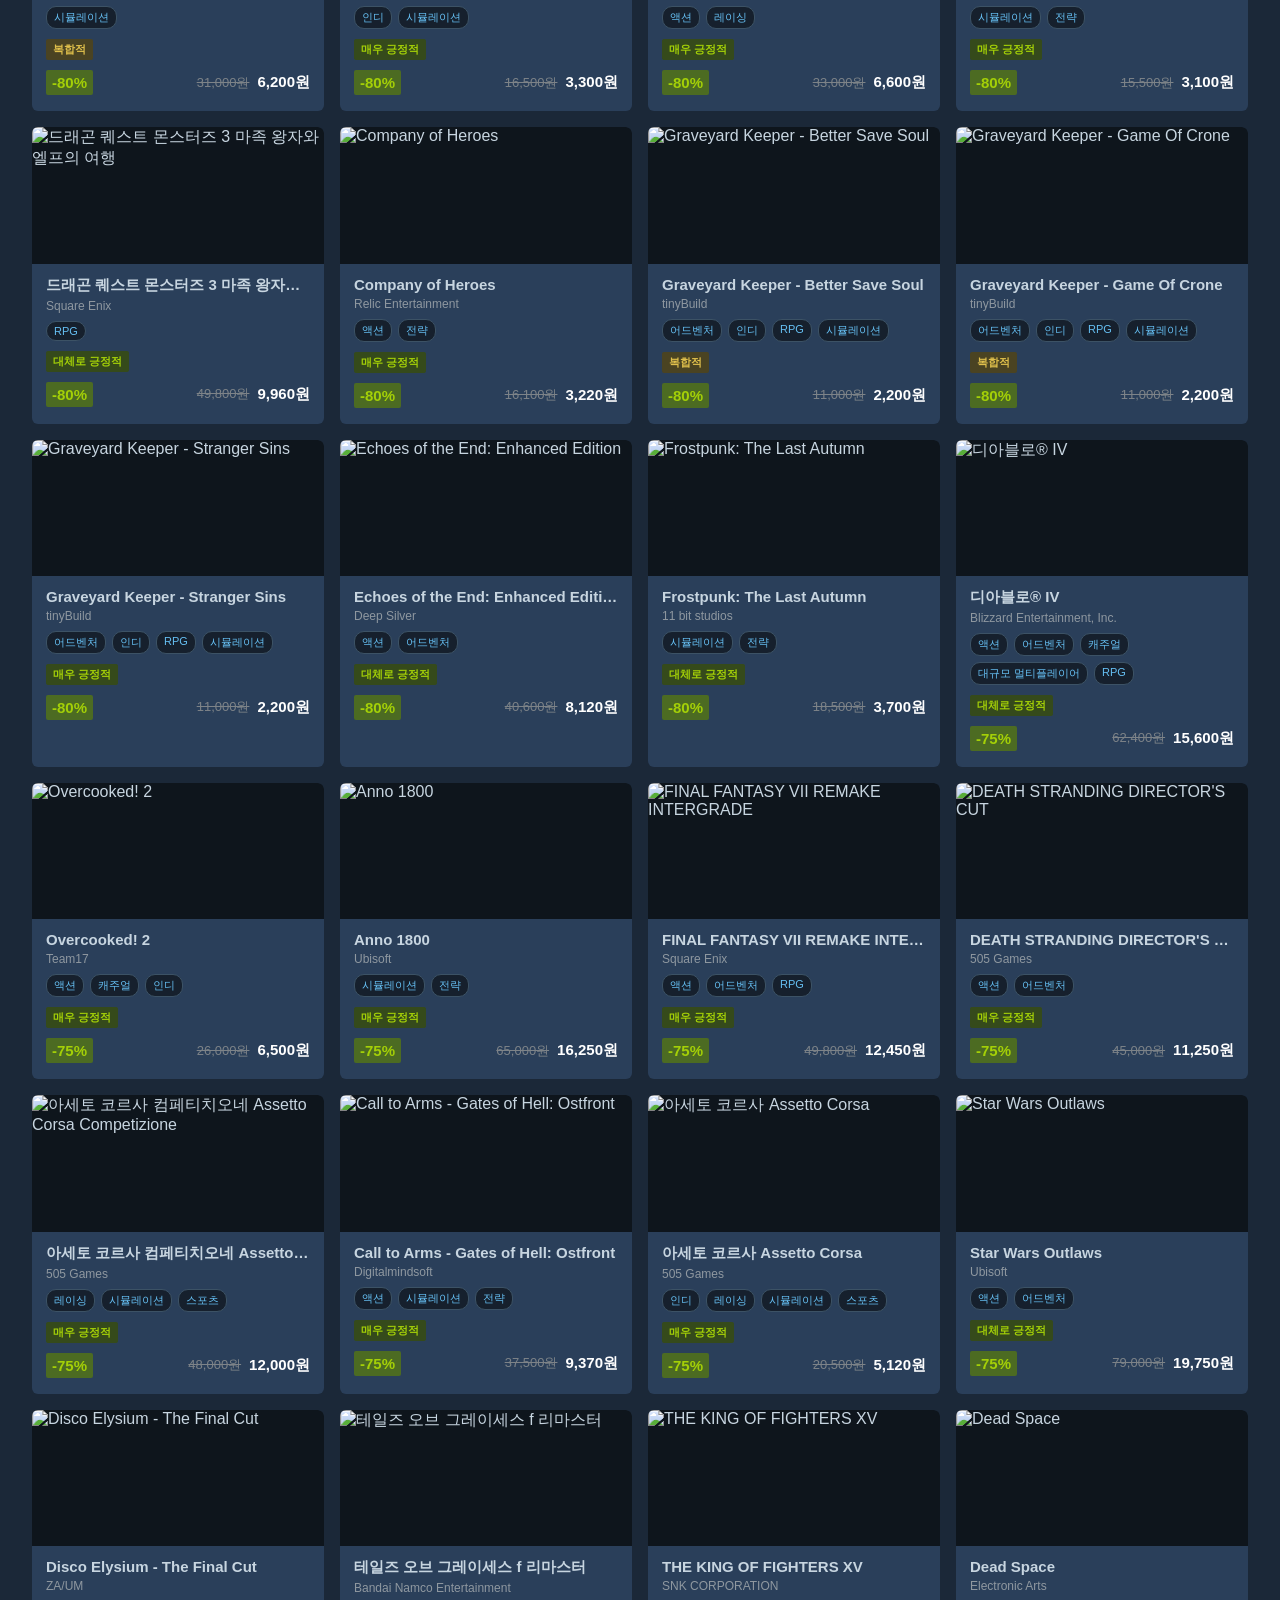
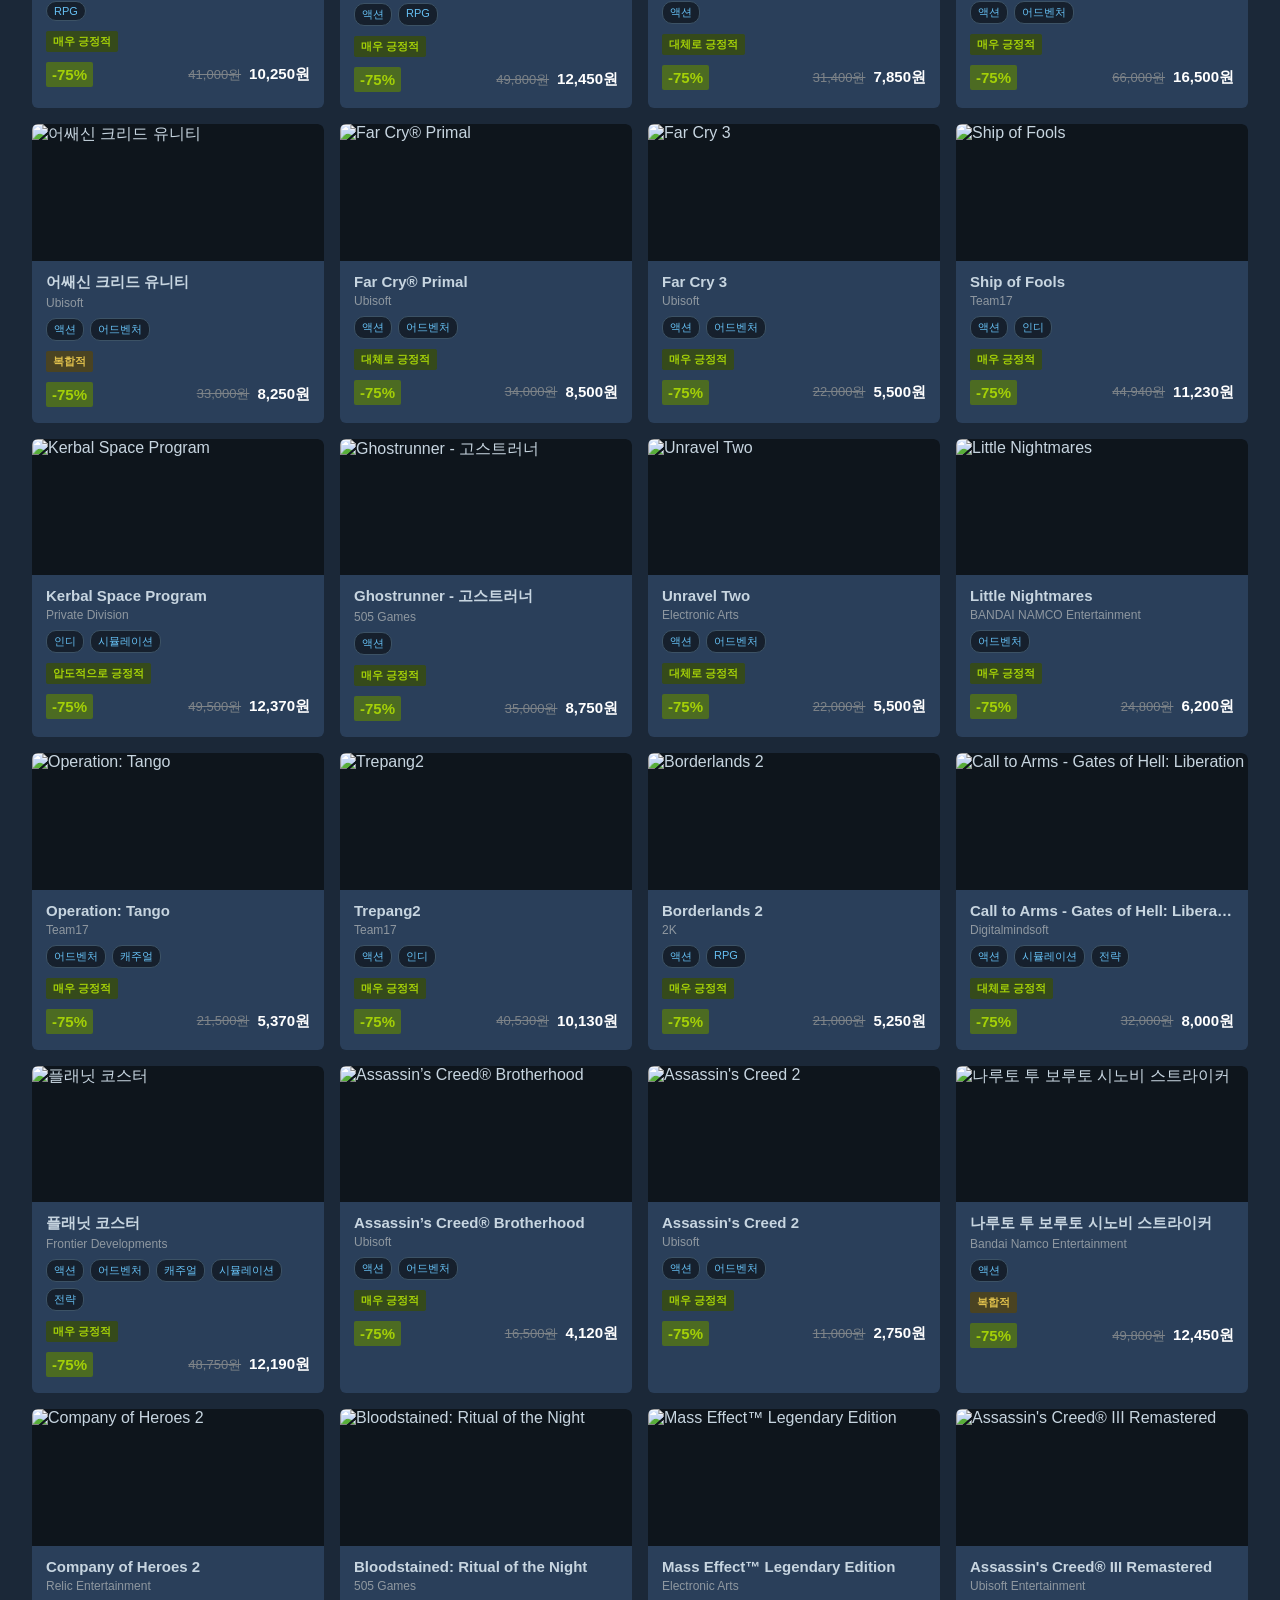
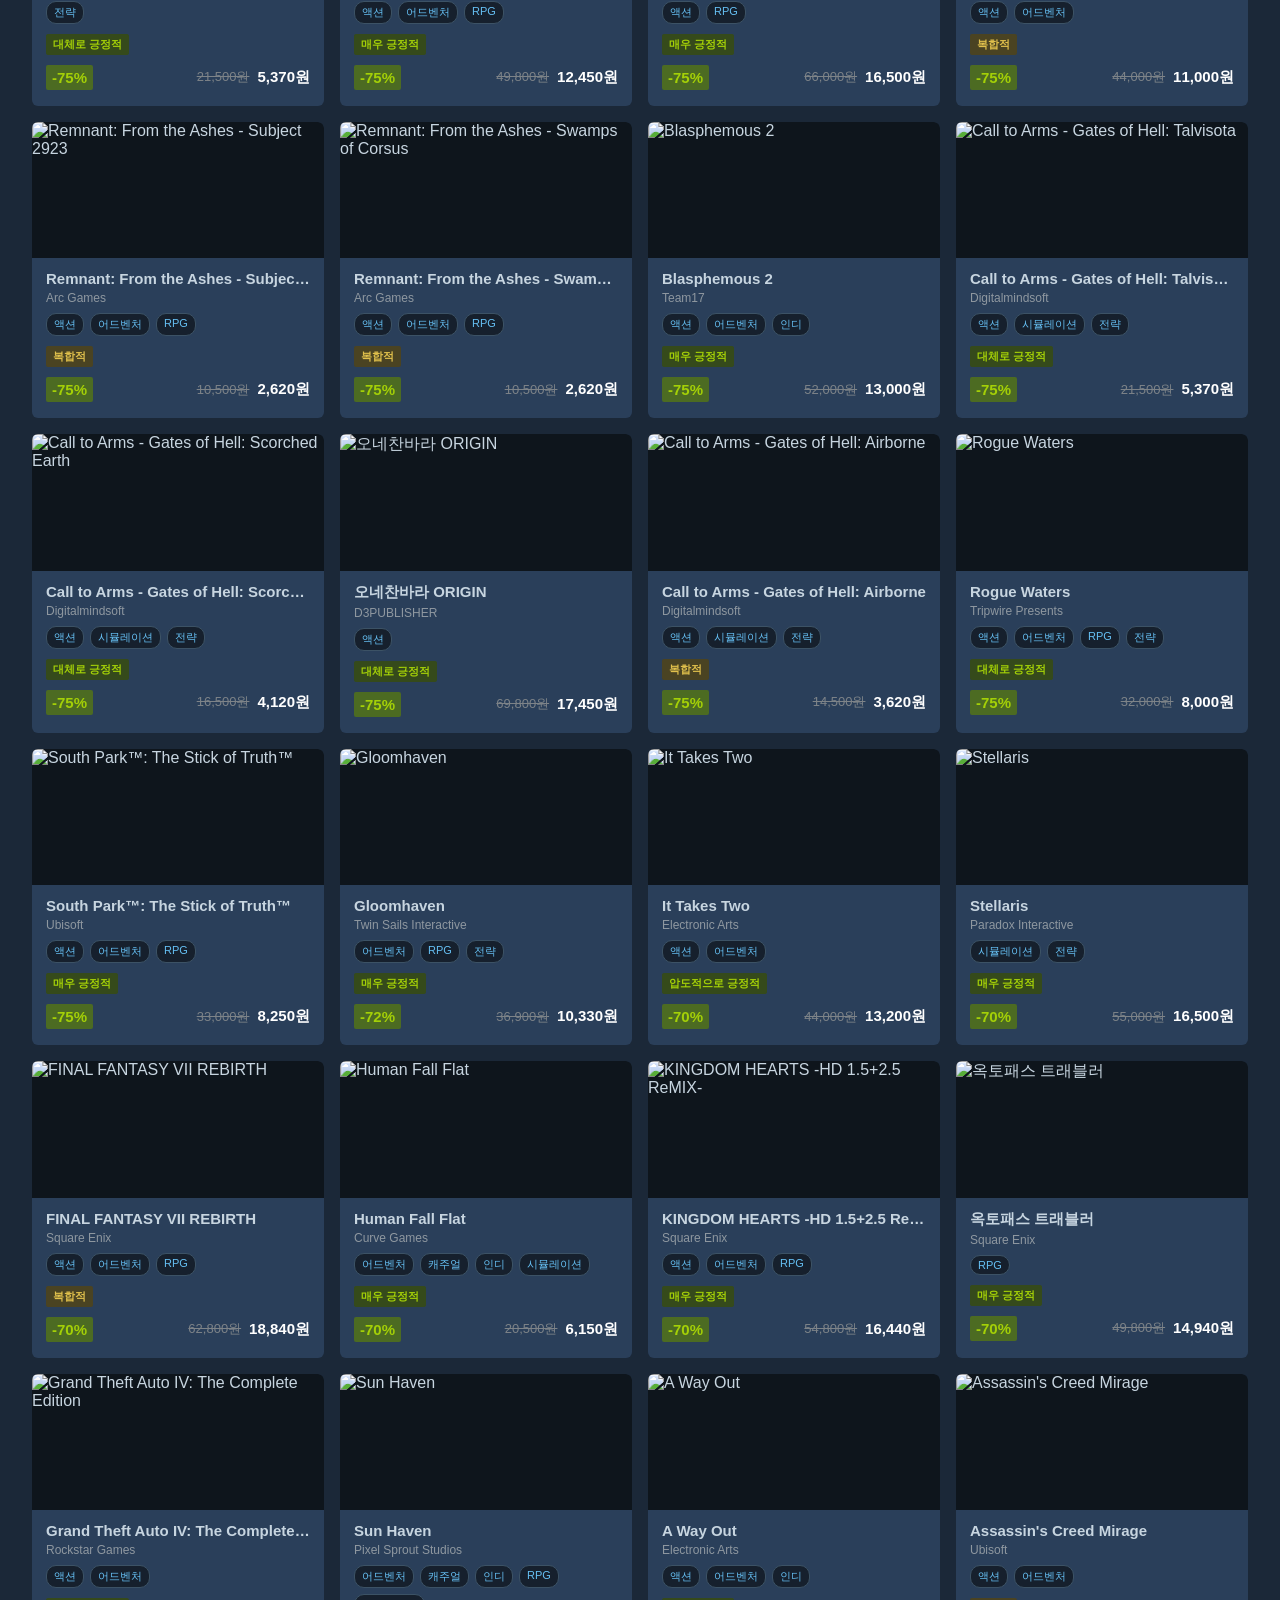
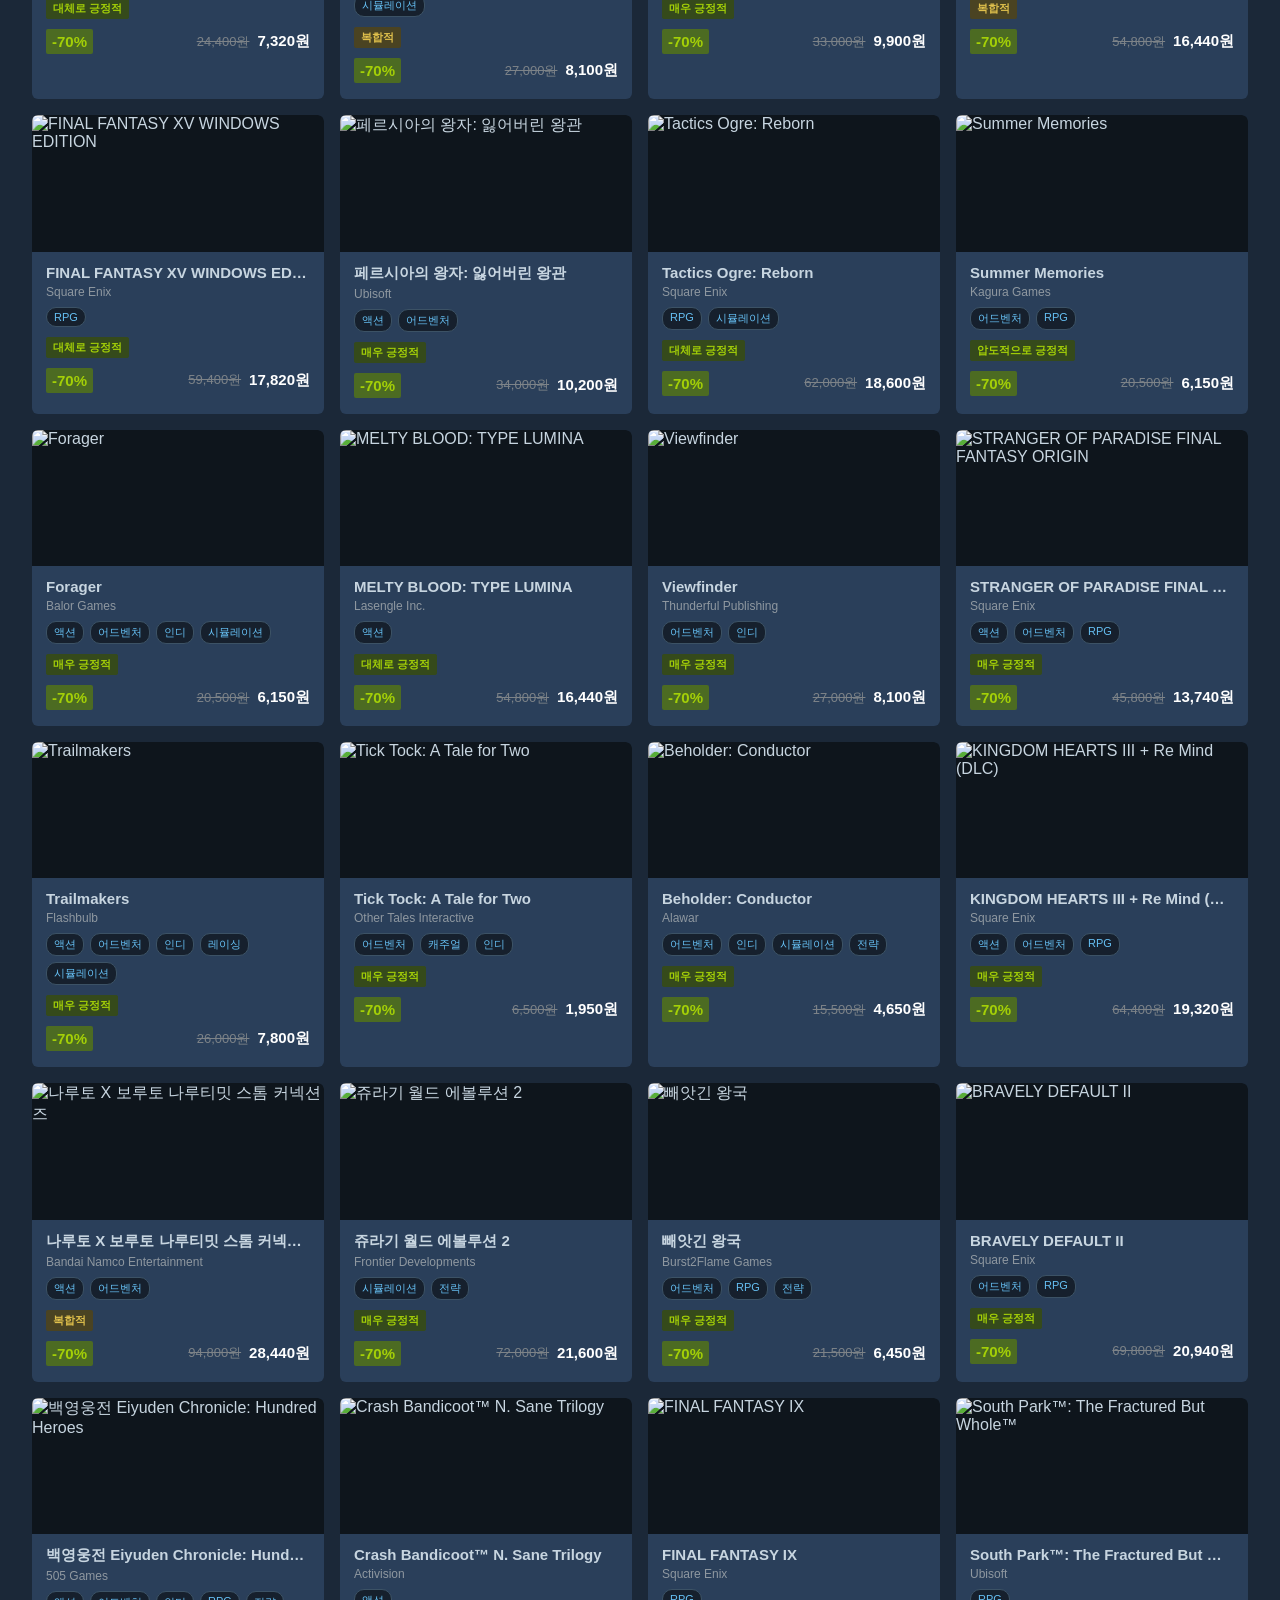
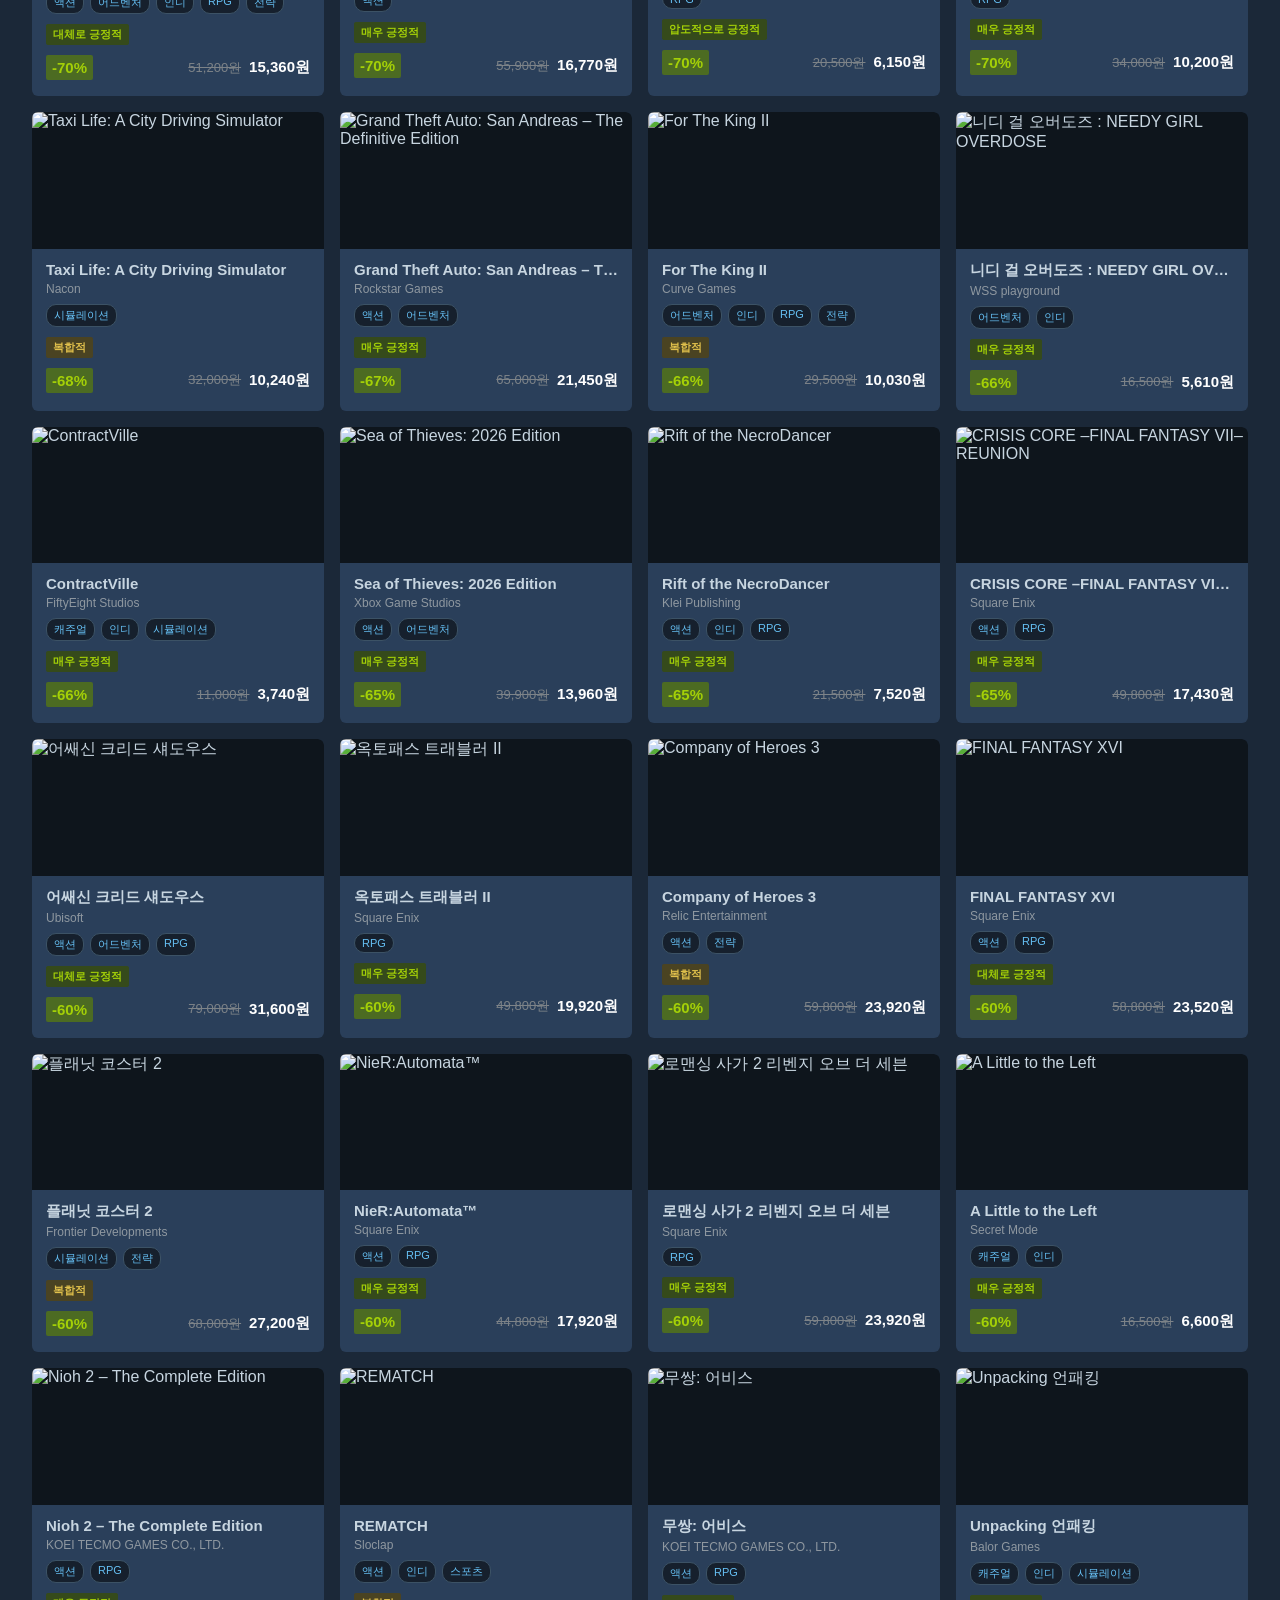
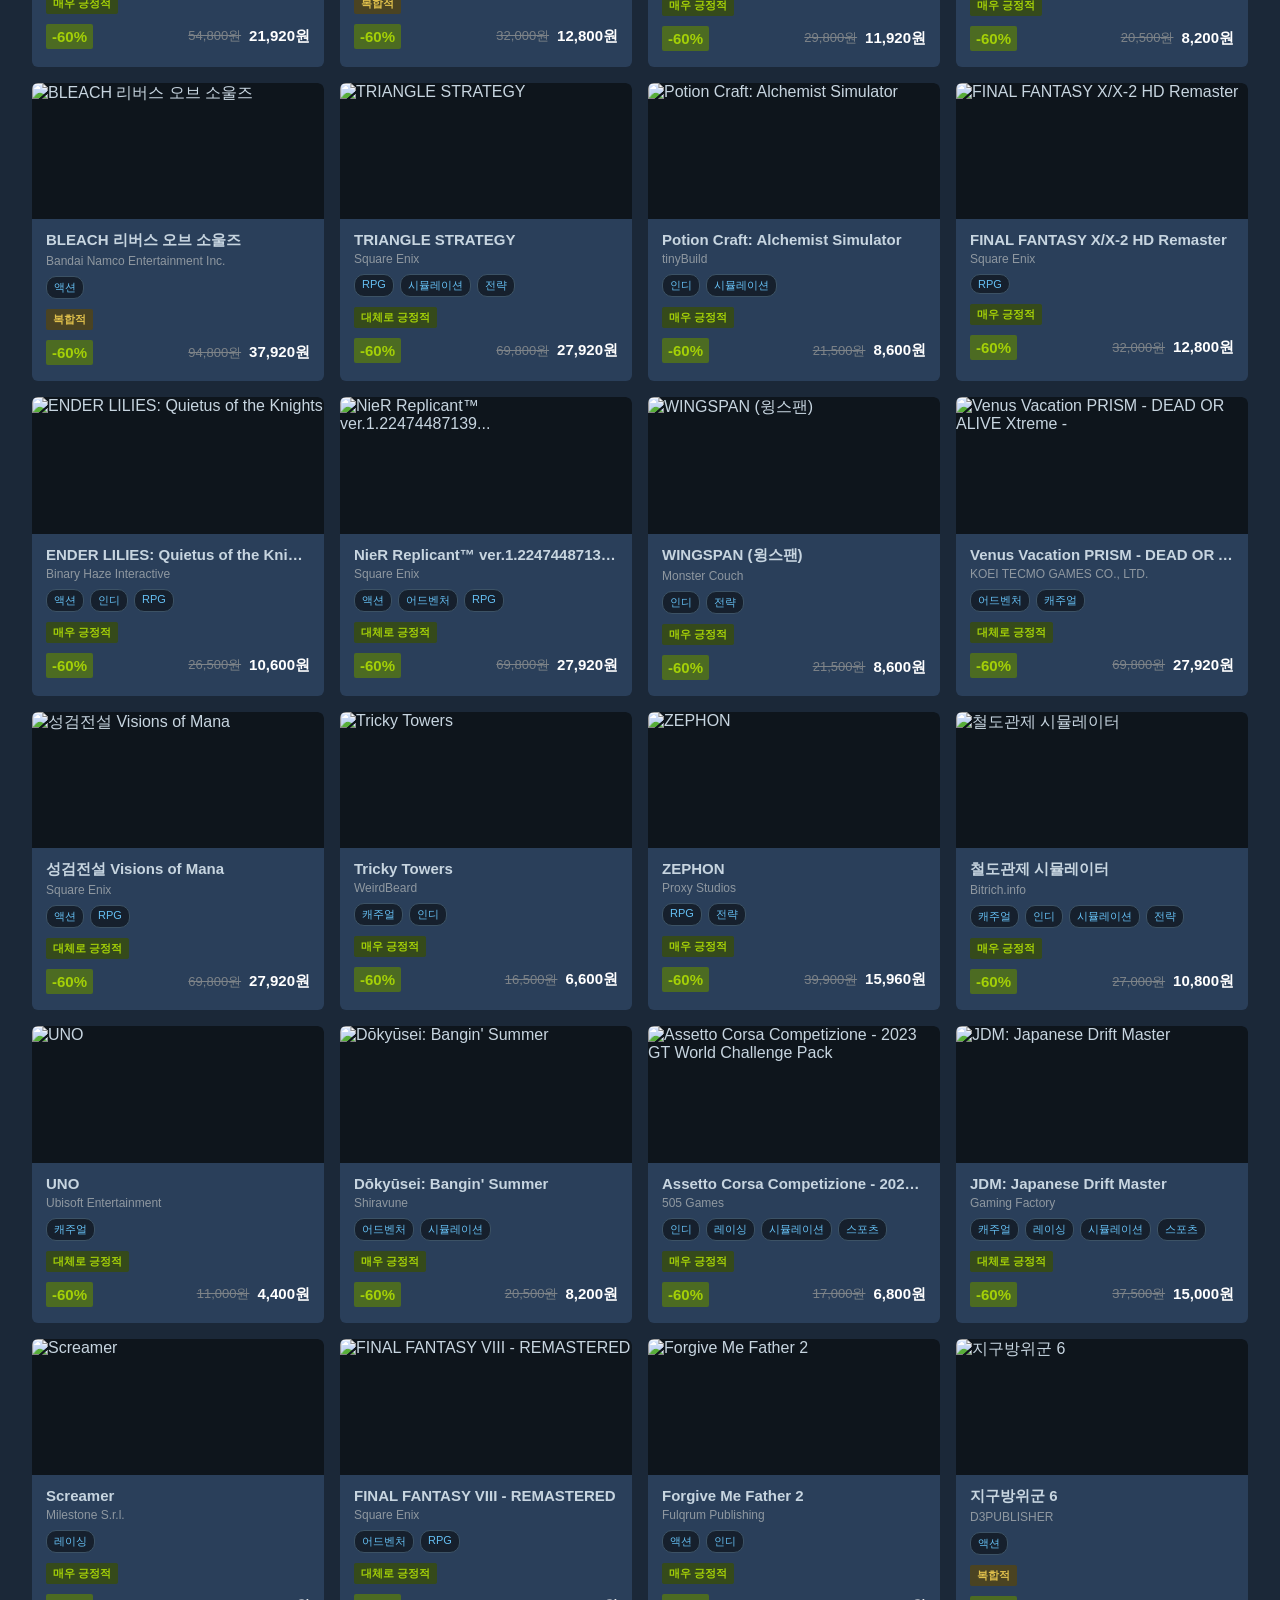
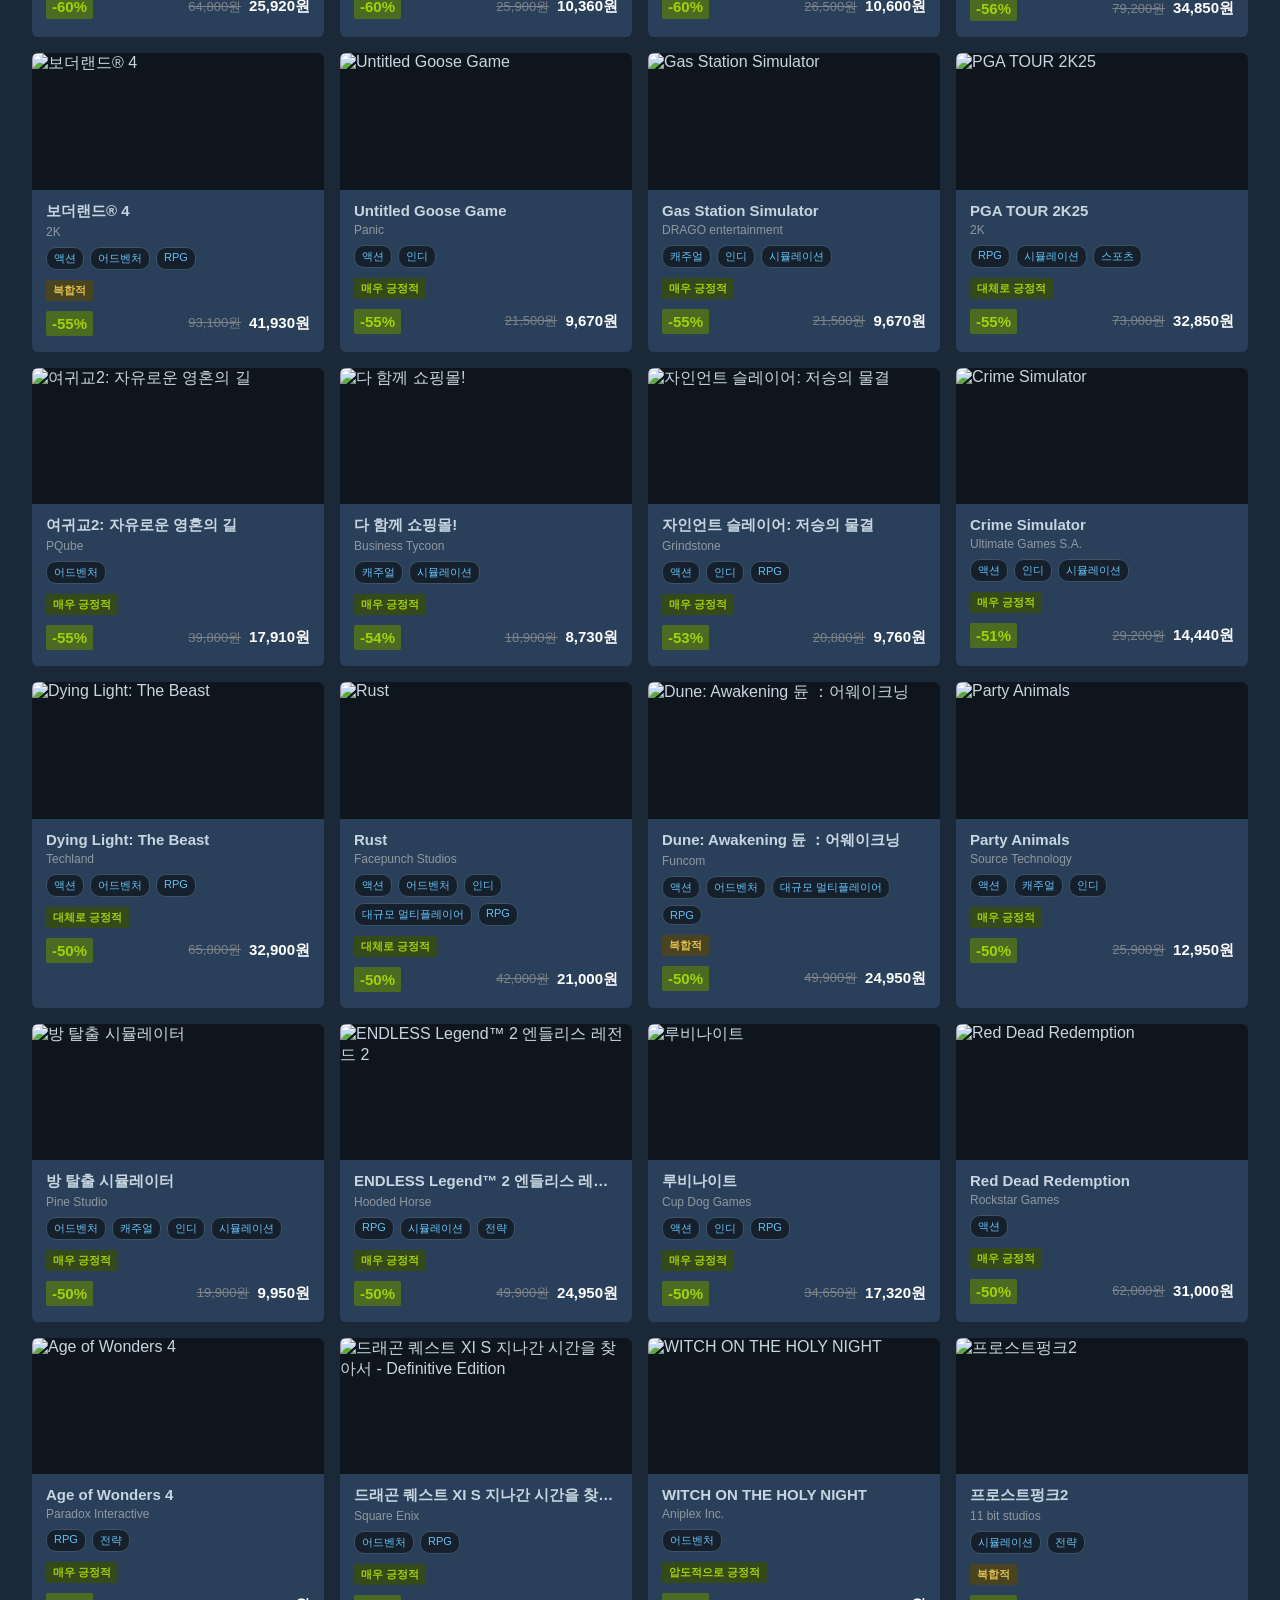
==== commit 3d296283: "Let search match developer/publisher name and genre, not just title Search previously only checked d" ====
--- a/docs/index.html
+++ b/docs/index.html
@@ -15,7 +15,7 @@
     <a href="gmg.html">GMG</a>
   </nav>
   <div class="controls">
-    <input id="search" type="text" placeholder="게임 이름 검색... (세일 안 하는 게임도 검색됩니다)">
+    <input id="search" type="text" placeholder="게임/개발사/장르 검색... (세일 안 하는 게임도 검색됩니다)">
     <select id="genreFilter">
       <option value="">전체 장르</option>
     </select>
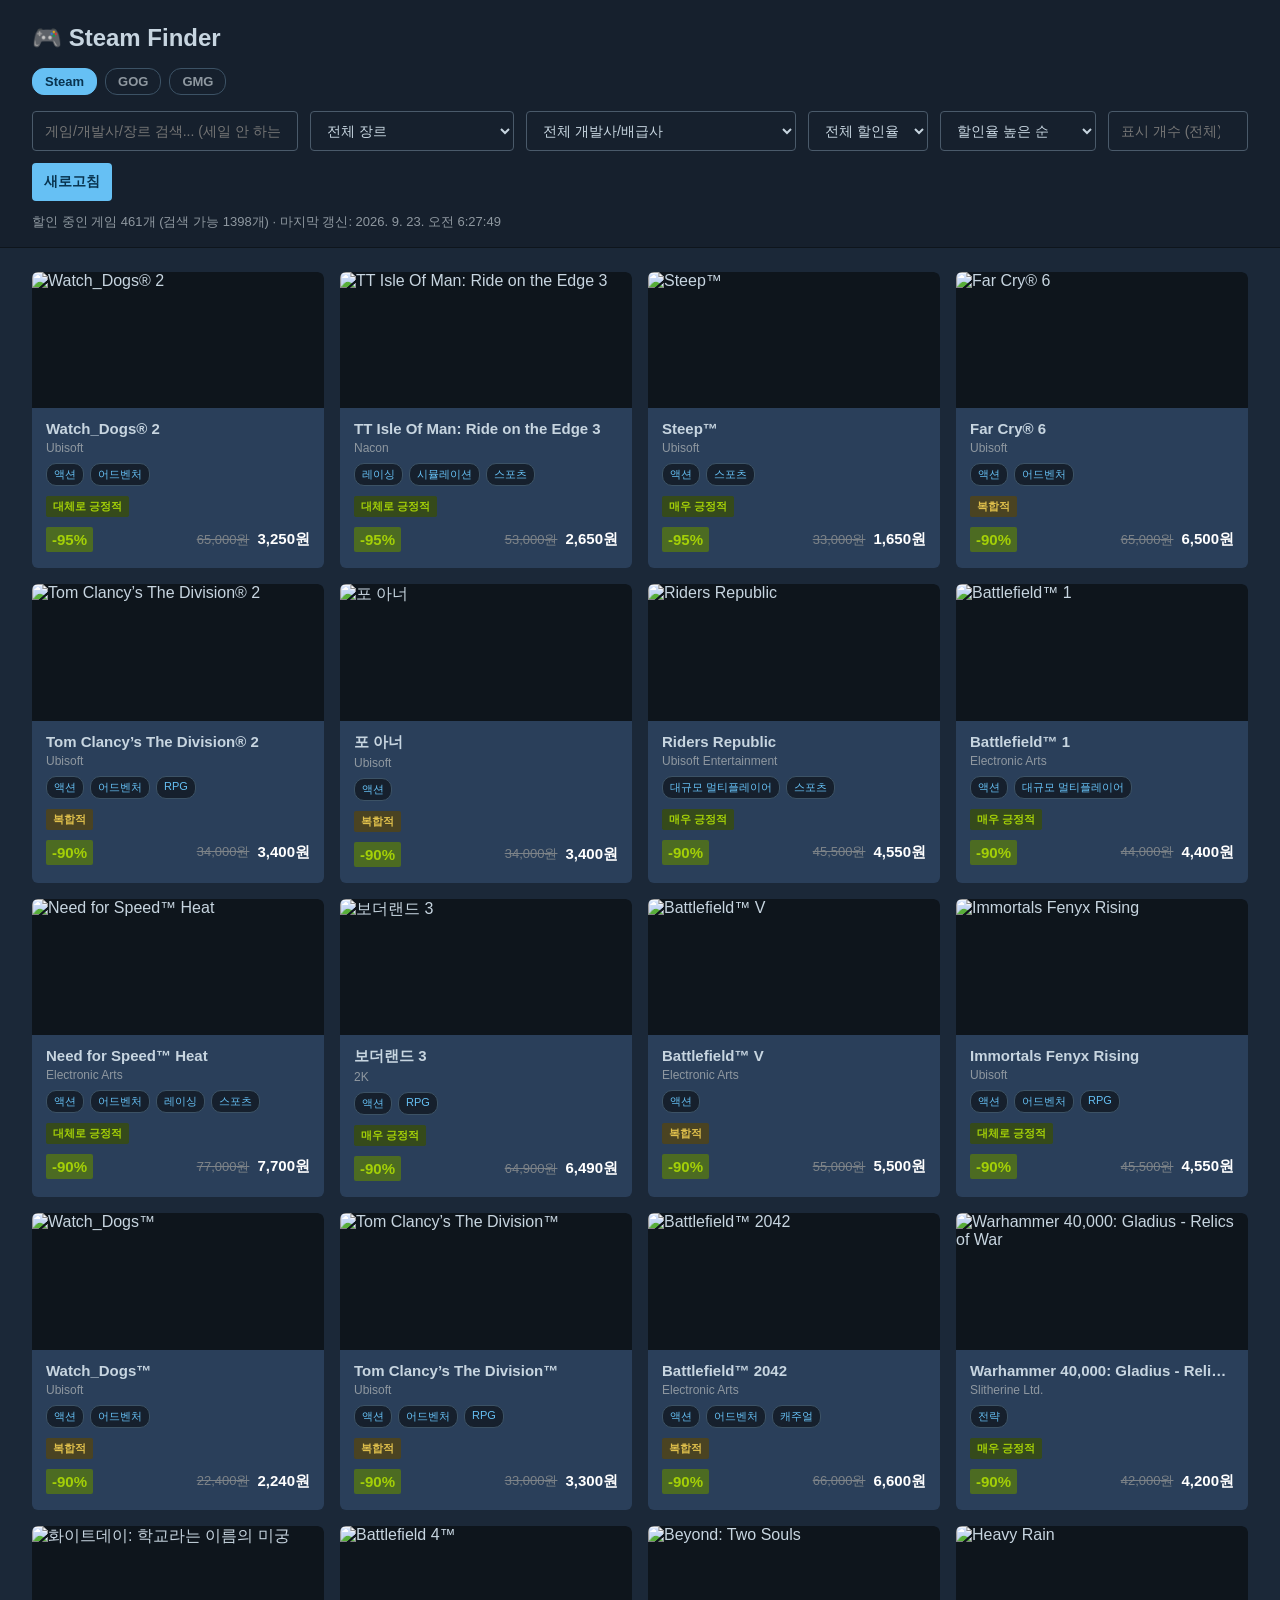
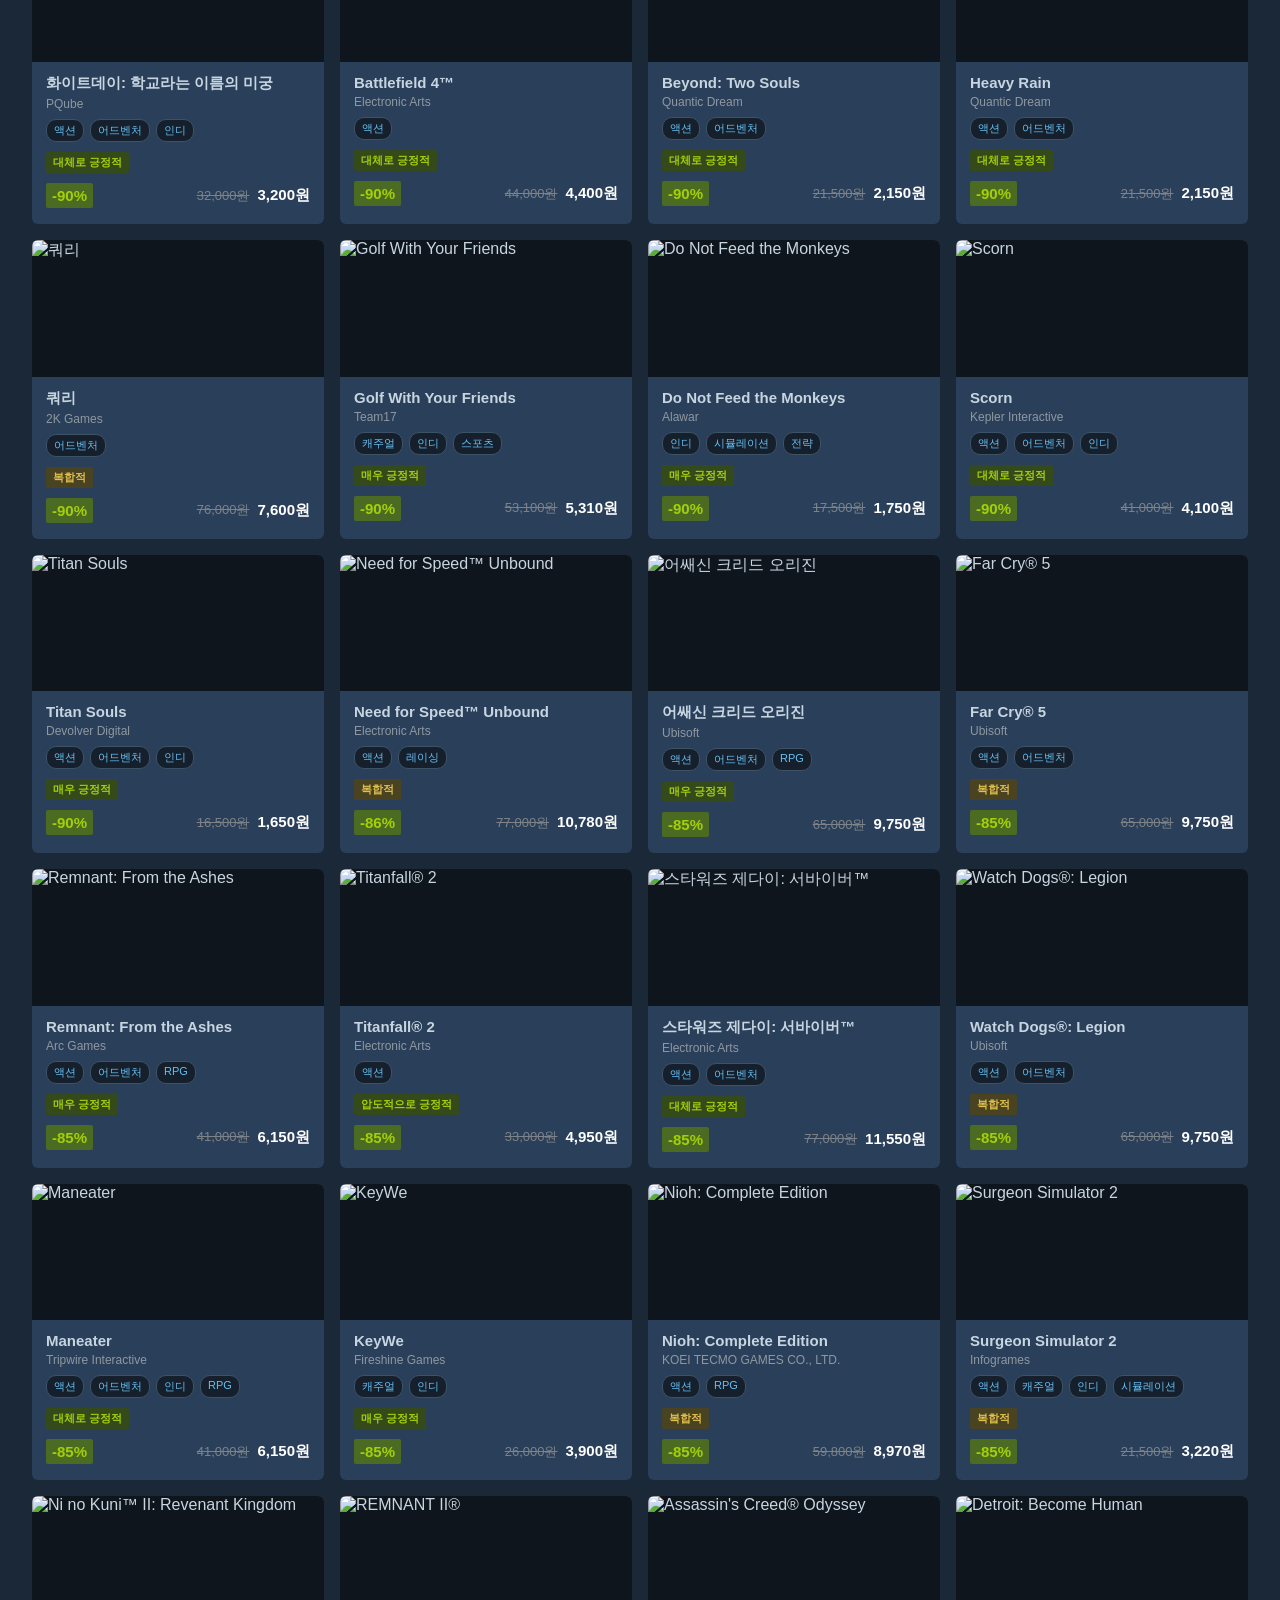
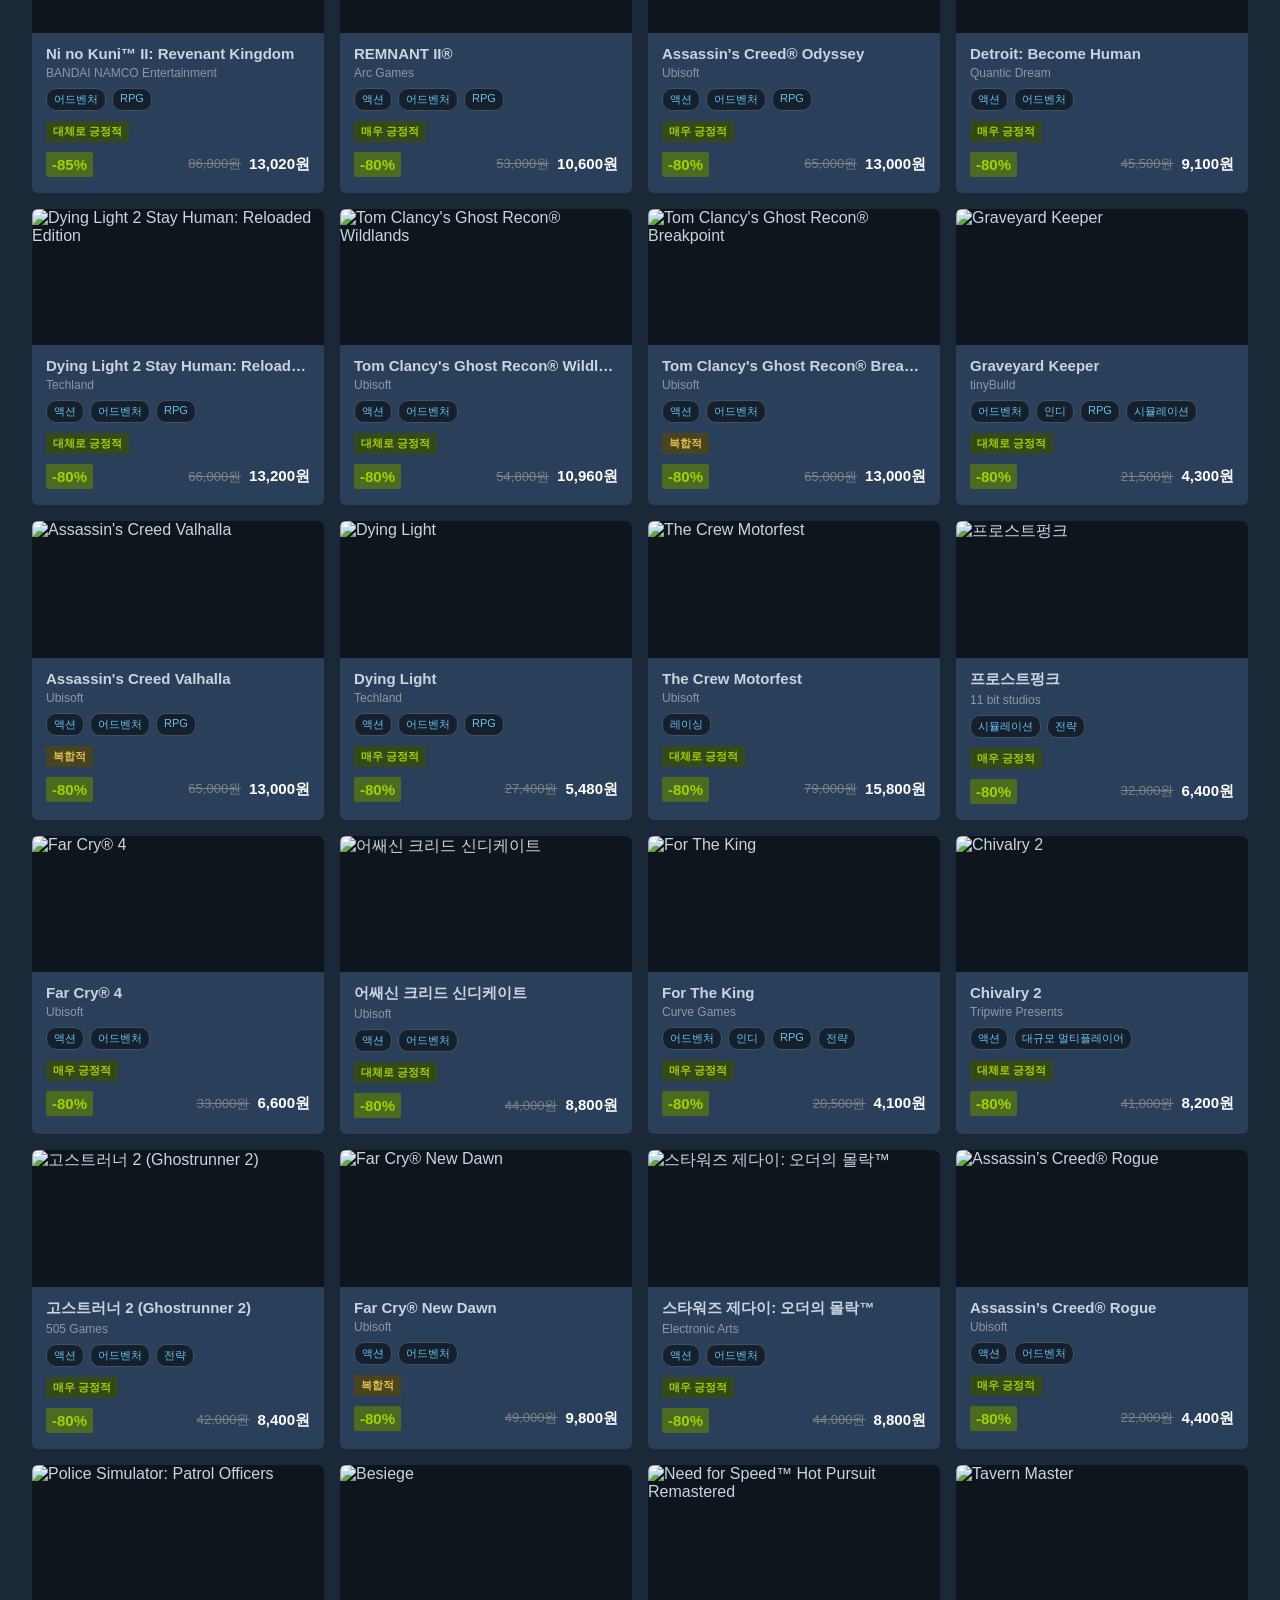
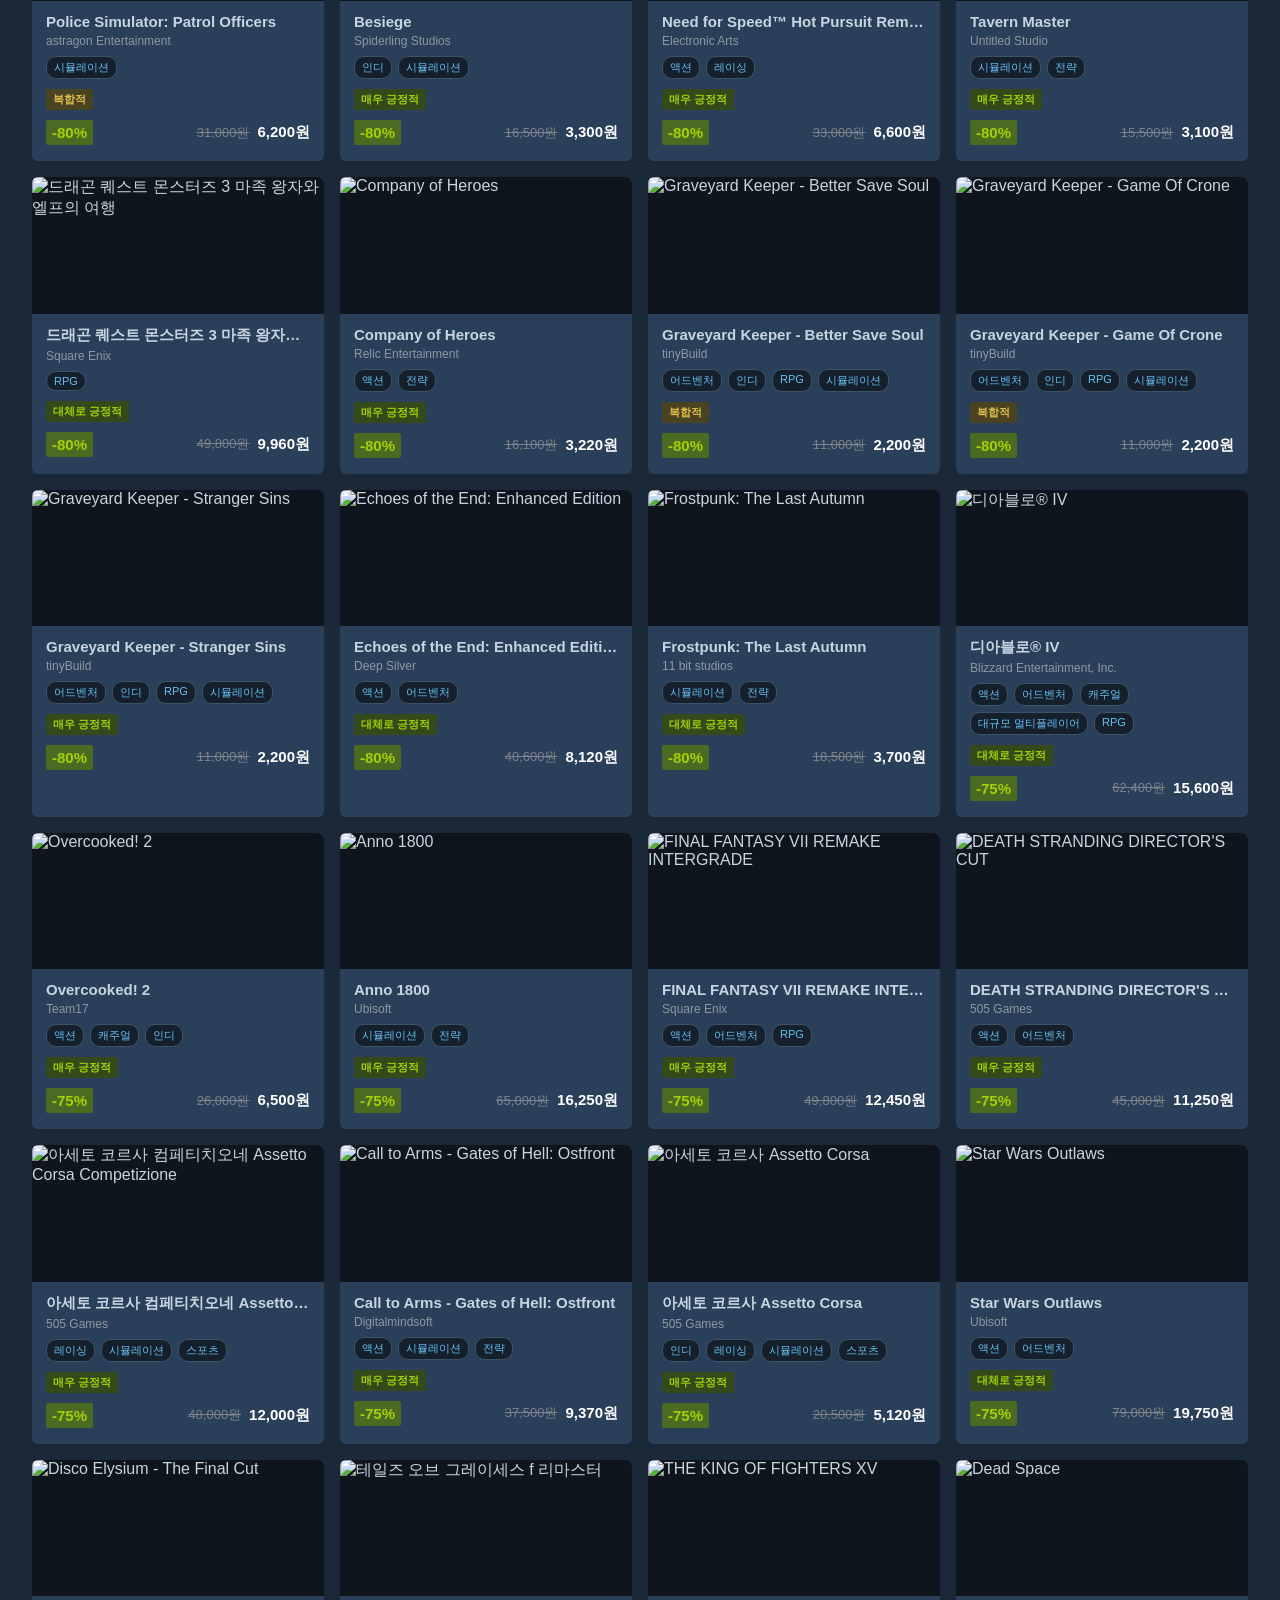
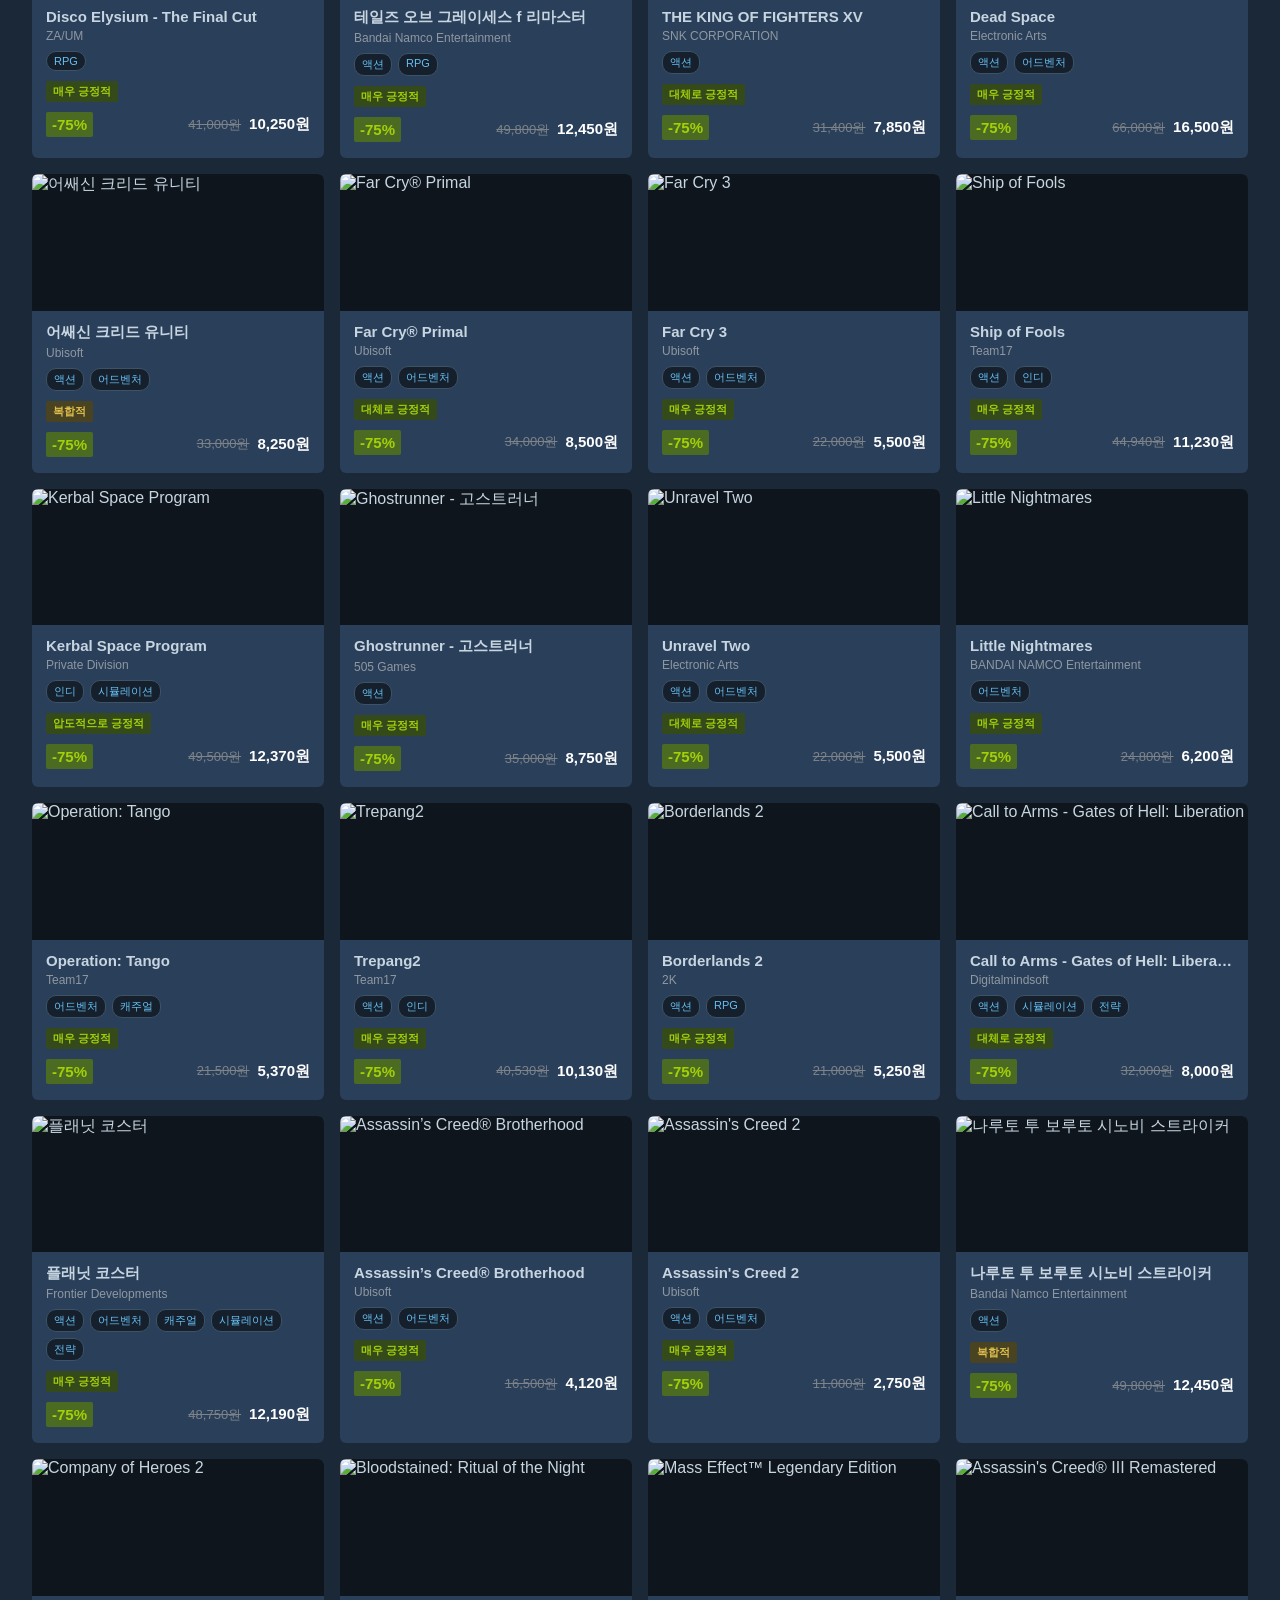
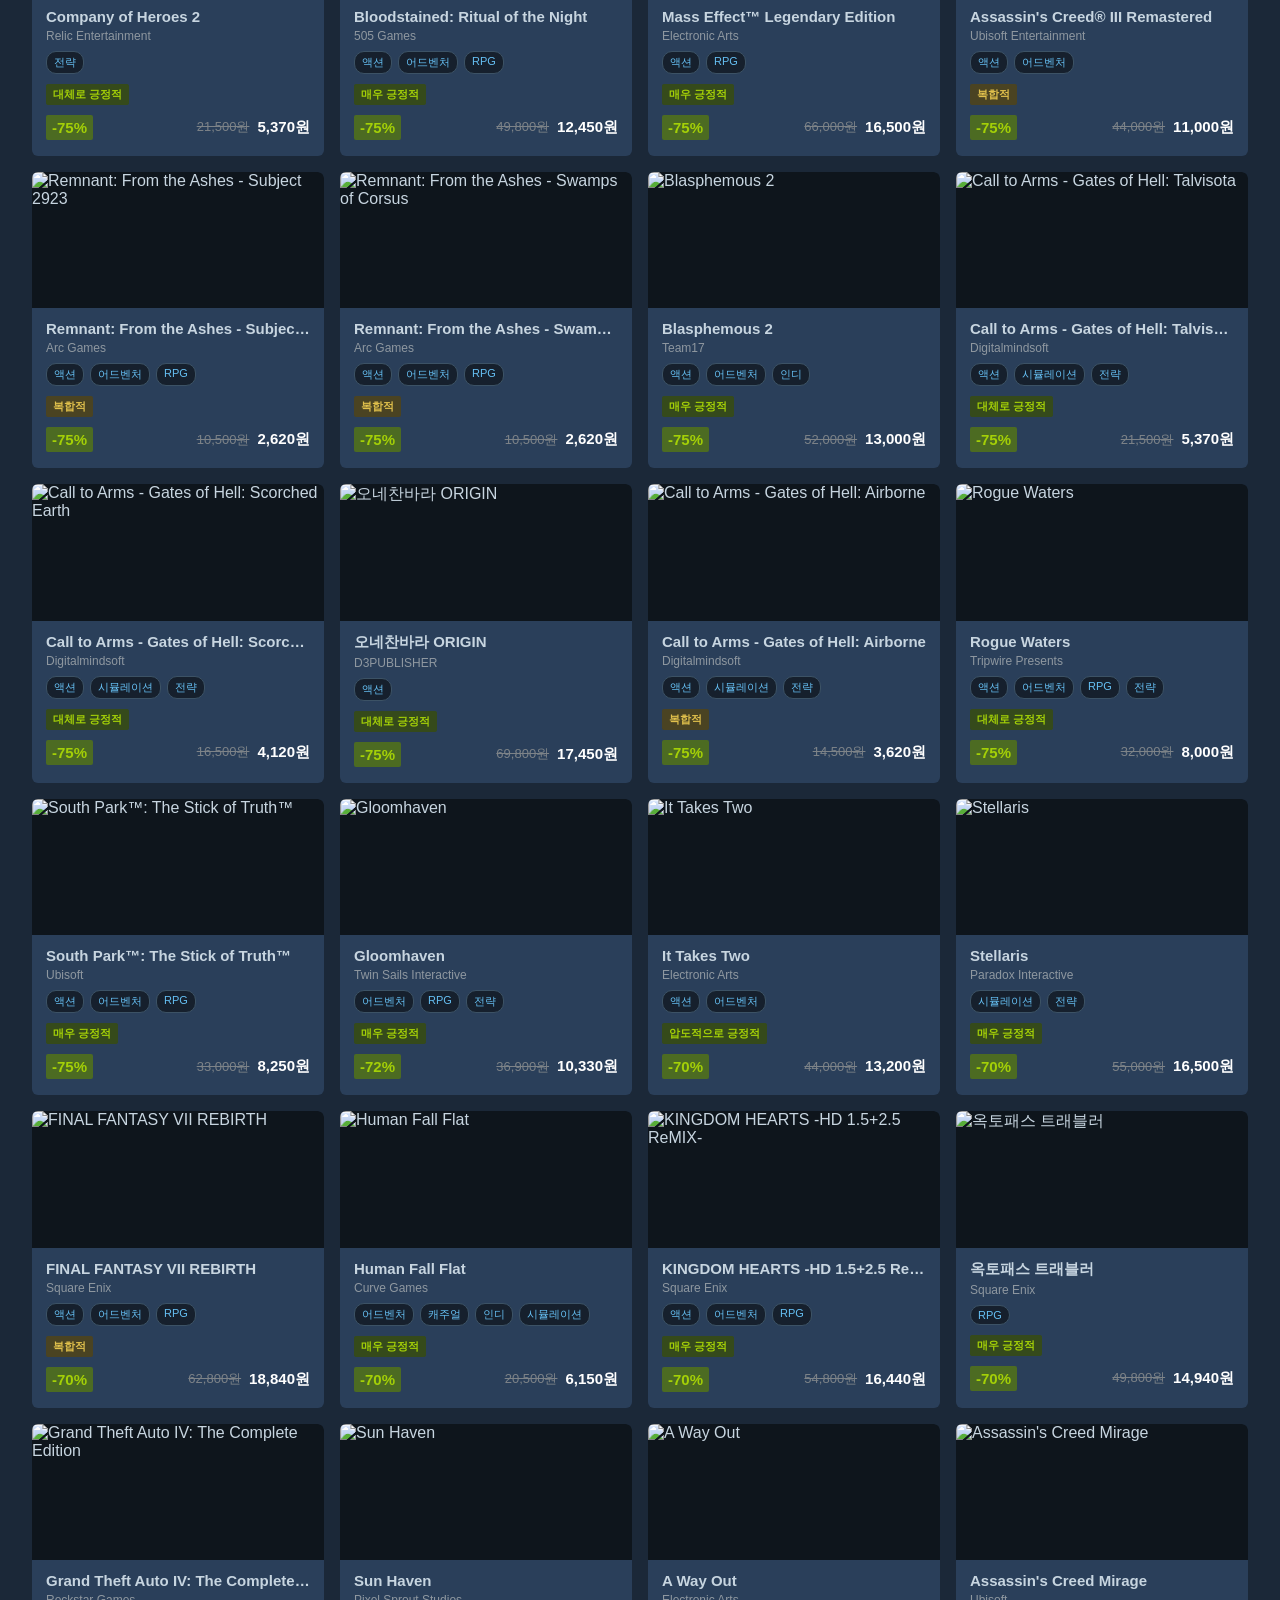
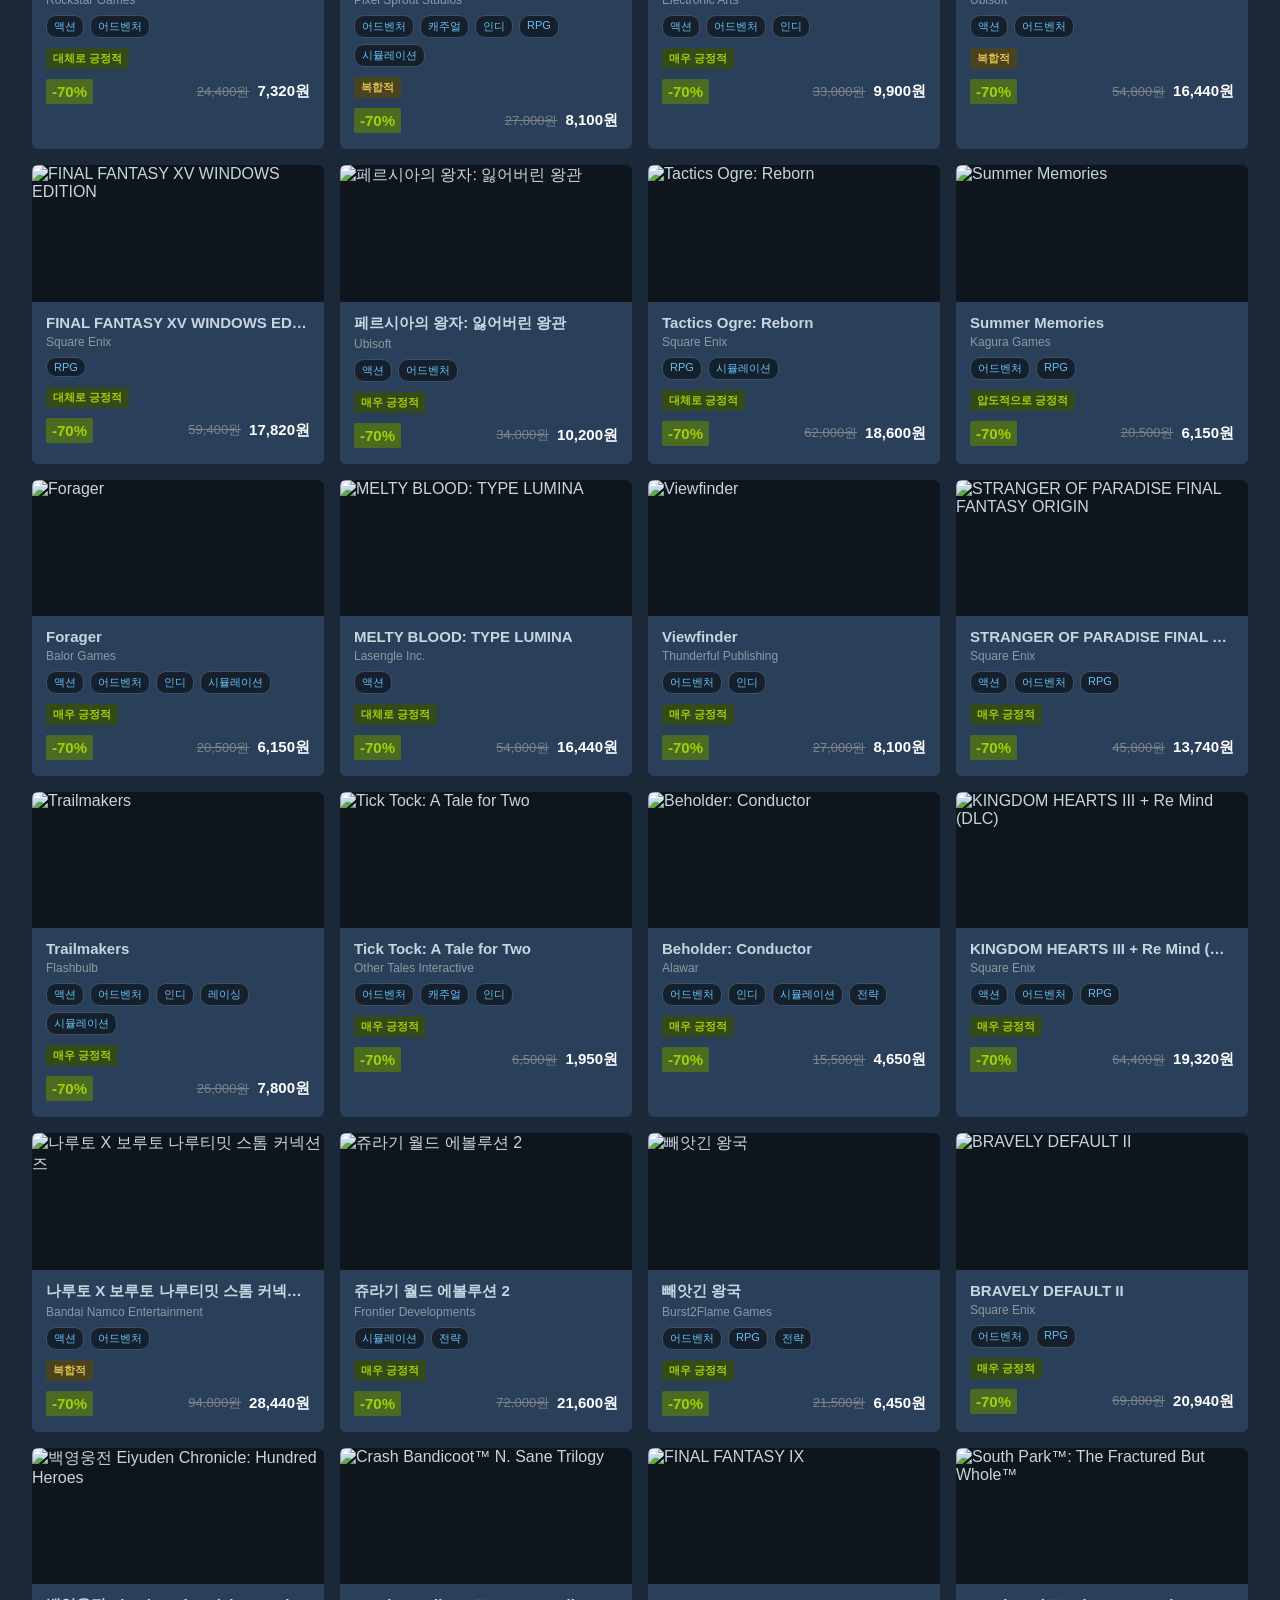
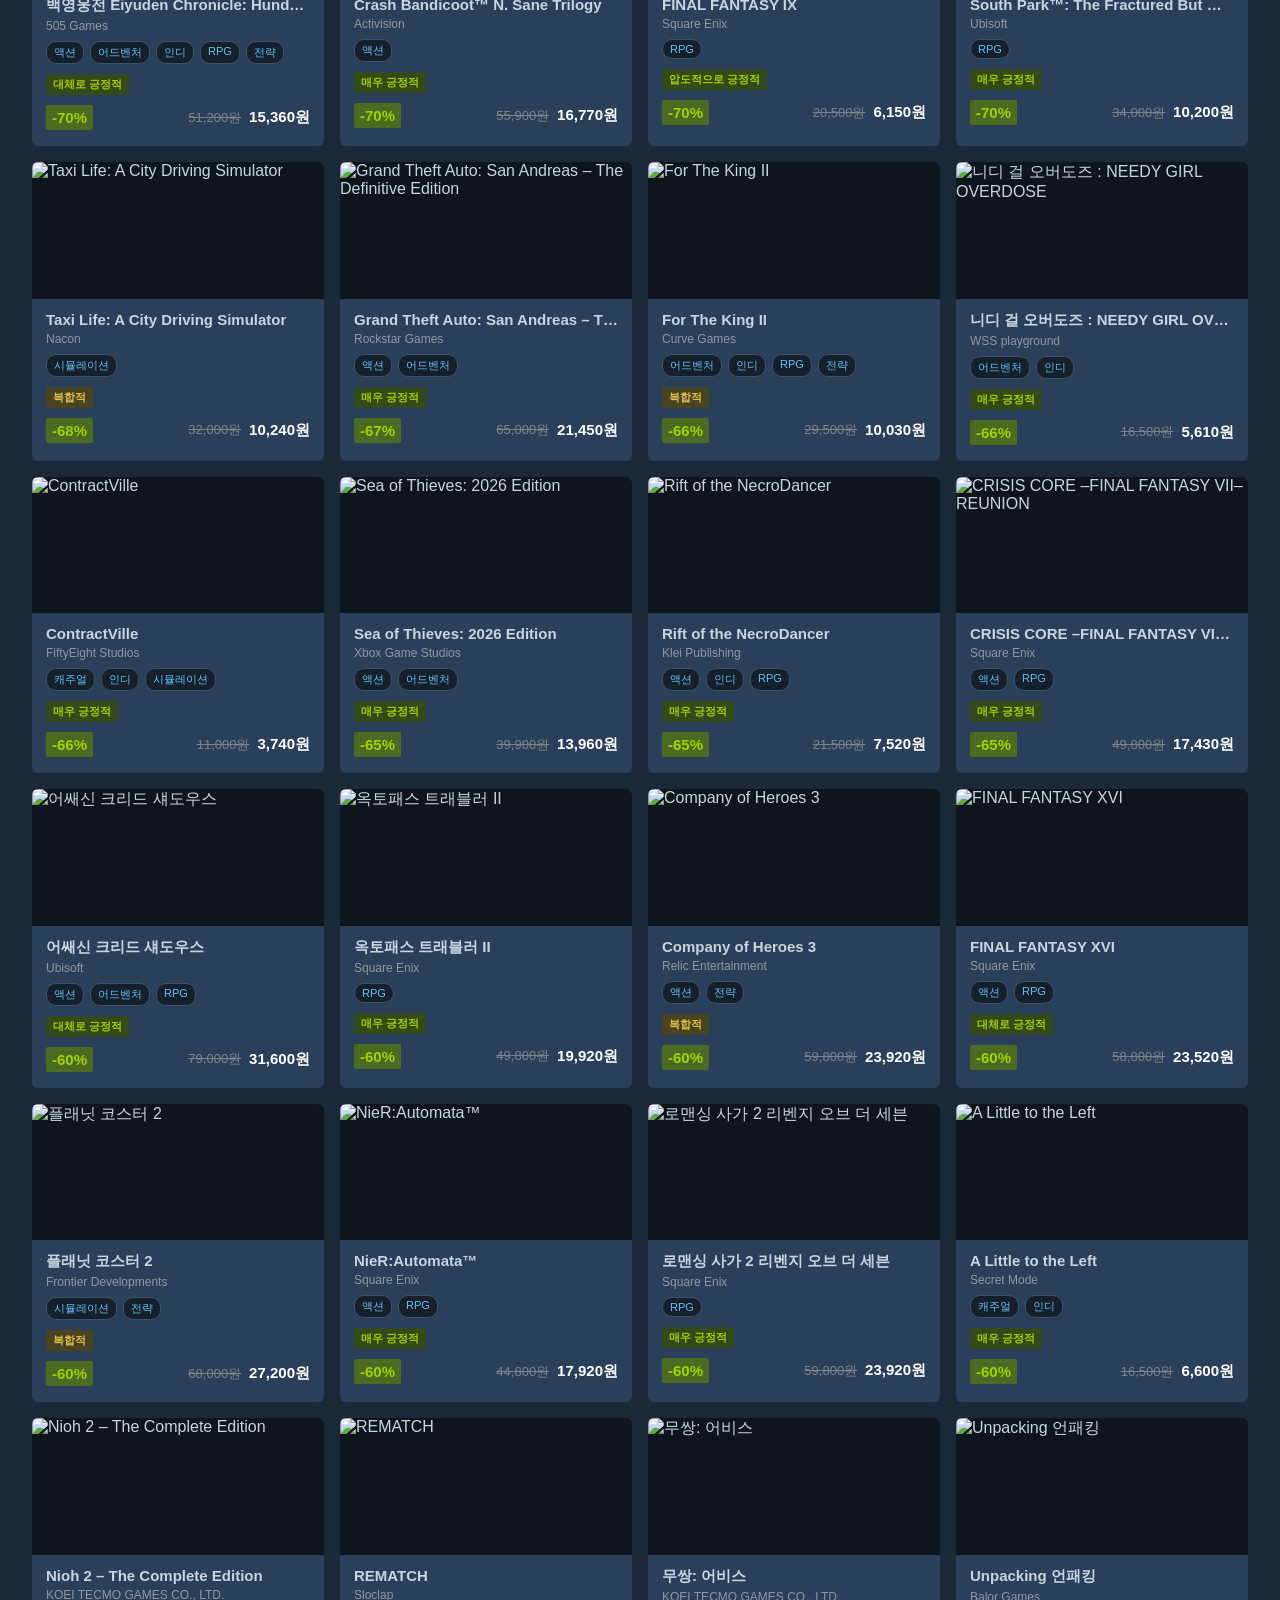
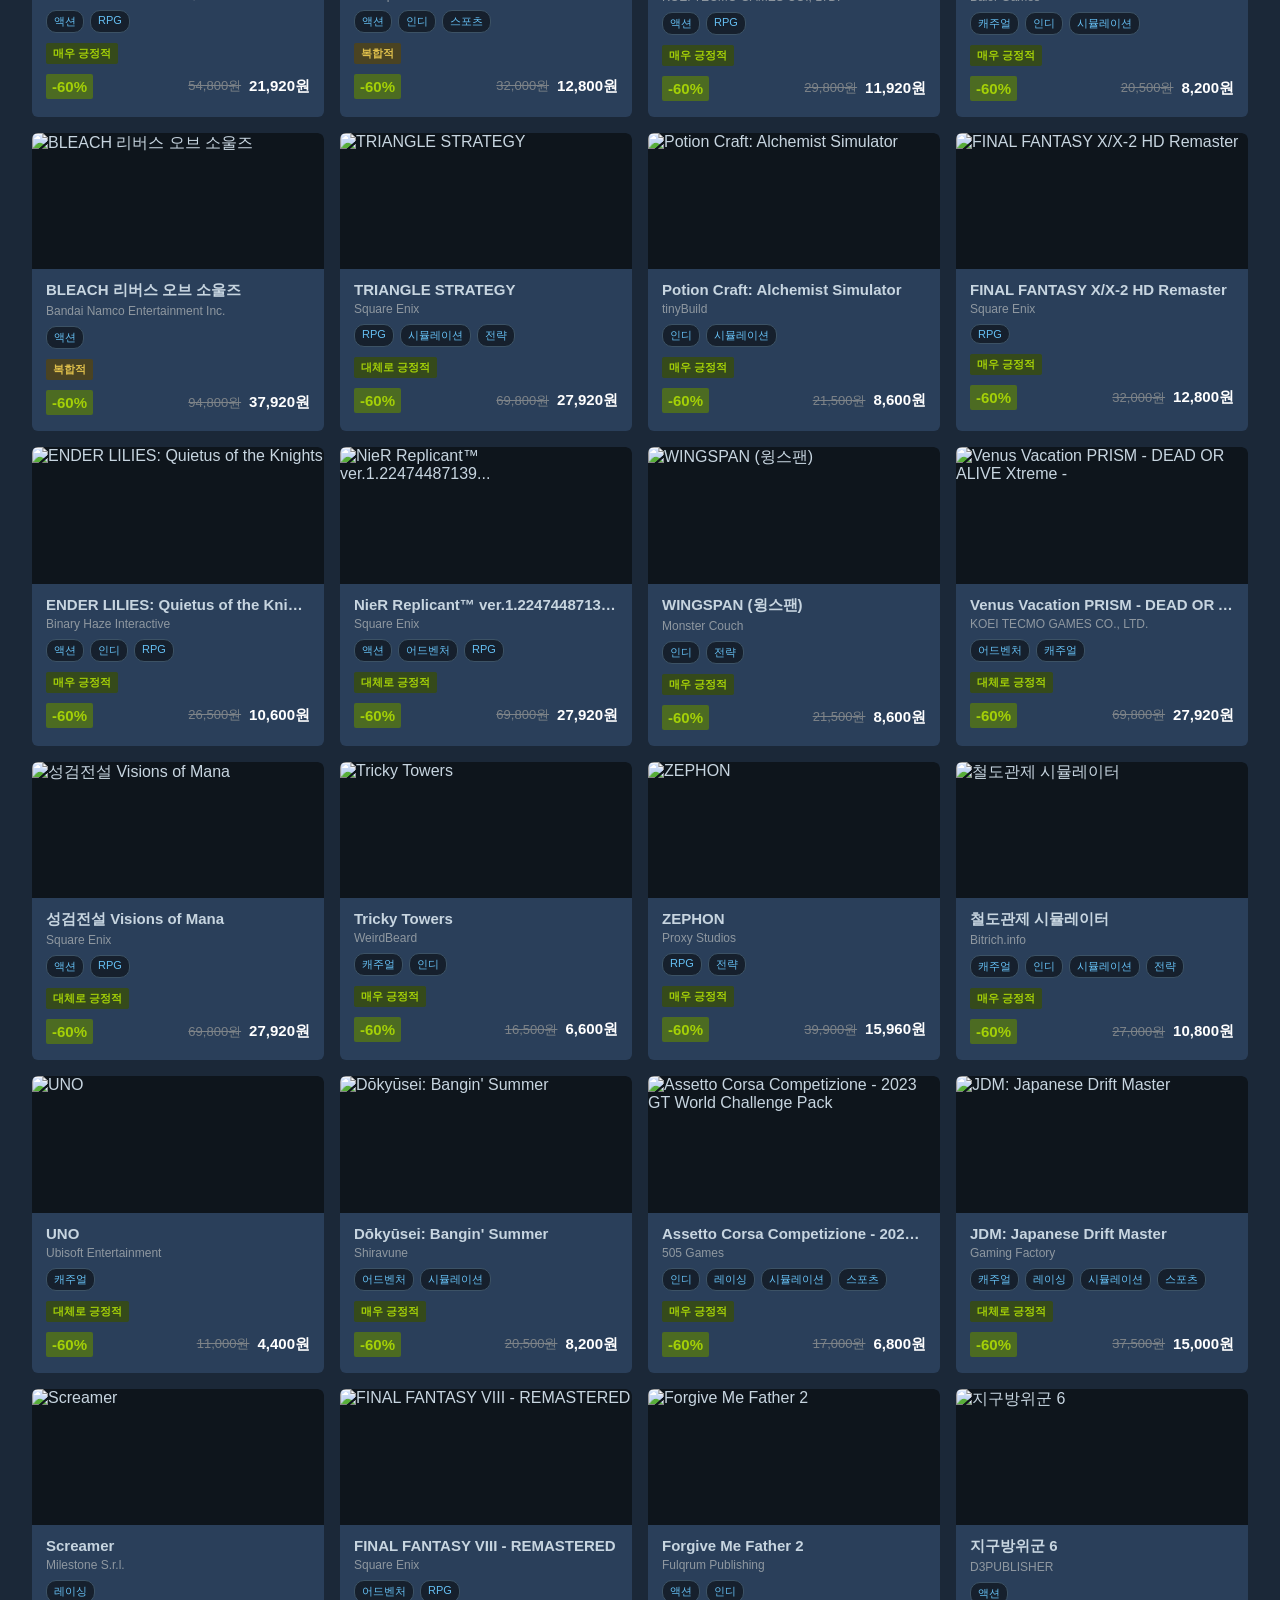
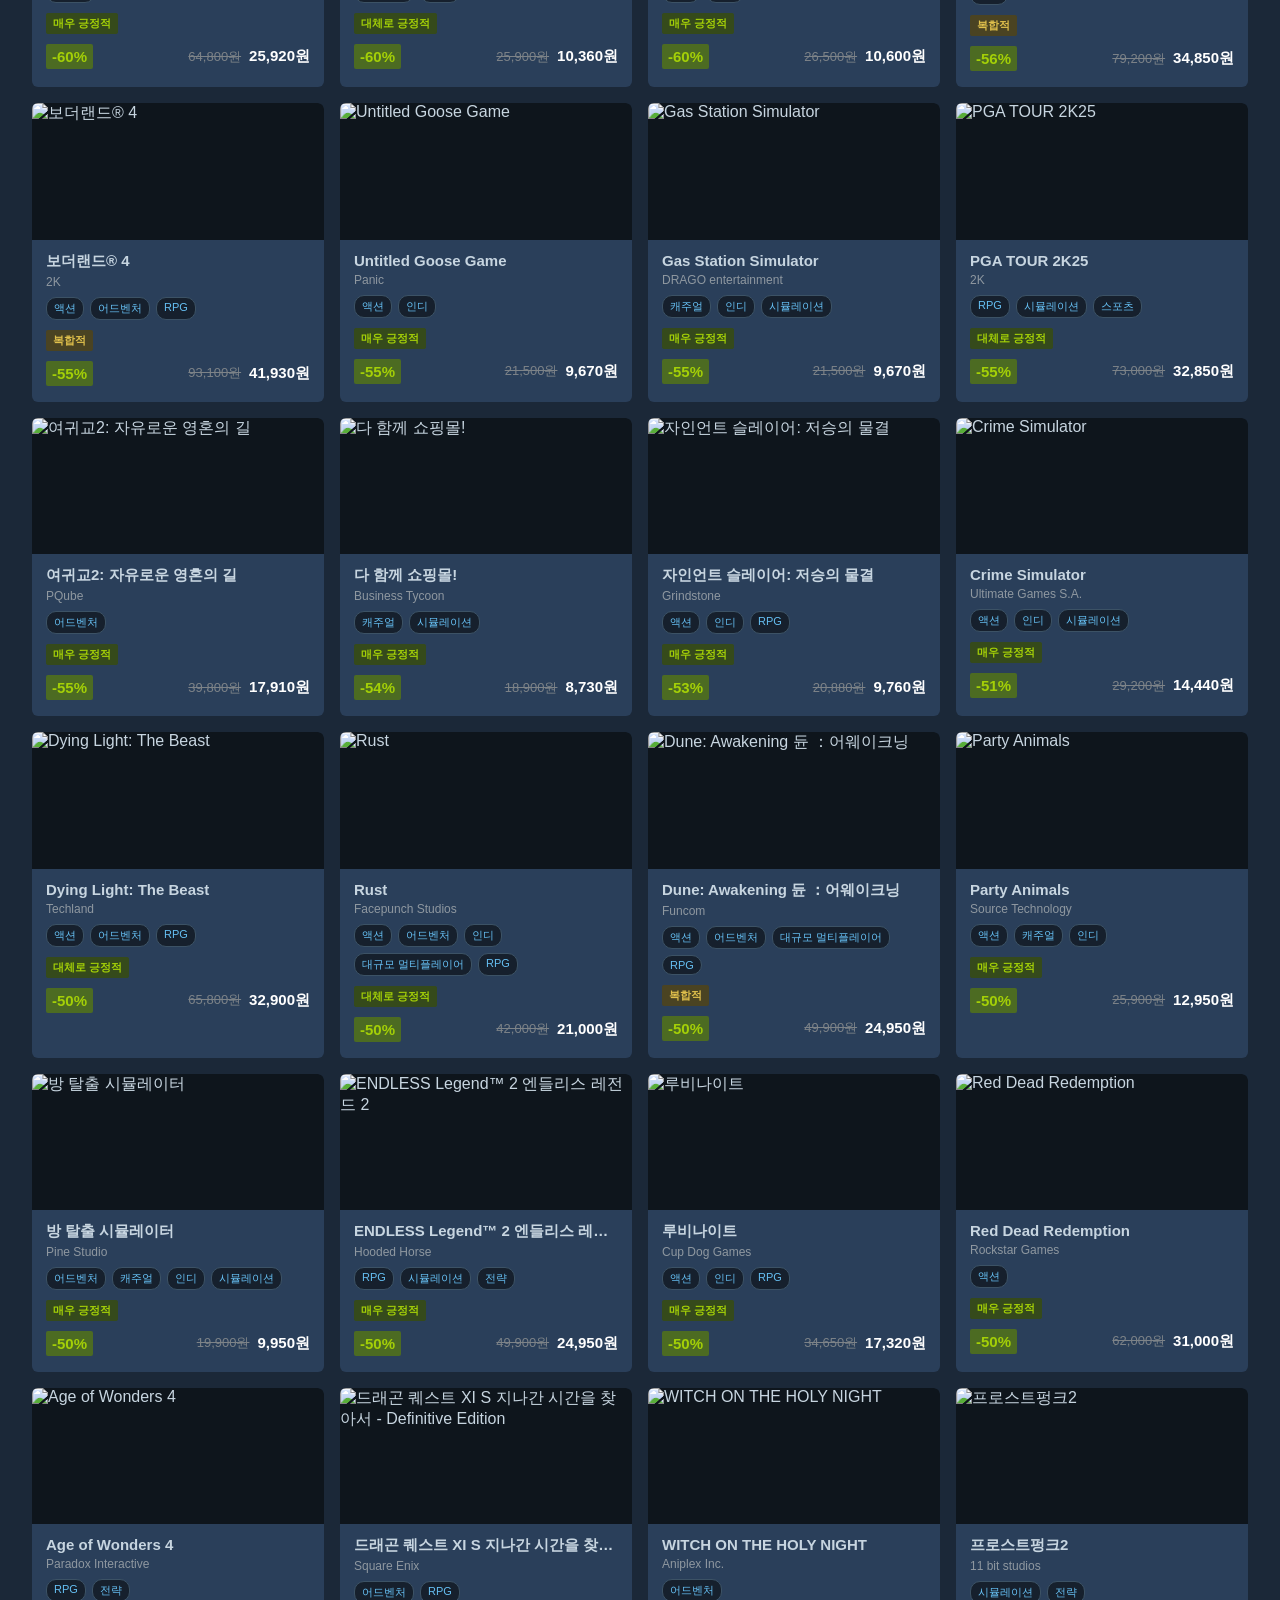
==== commit 8b945991: "Add minimum discount filter (30/50/70/90%) New dropdown filters the current list down to games at or" ====
--- a/docs/index.html
+++ b/docs/index.html
@@ -22,6 +22,13 @@
     <select id="publisherFilter">
       <option value="">전체 개발사/배급사</option>
     </select>
+    <select id="discountFilter">
+      <option value="0">전체 할인율</option>
+      <option value="30">30% 이상</option>
+      <option value="50">50% 이상</option>
+      <option value="70">70% 이상</option>
+      <option value="90">90% 이상</option>
+    </select>
     <select id="sort">
       <option value="discount_desc">할인율 높은 순</option>
       <option value="price_asc">가격 낮은 순</option>
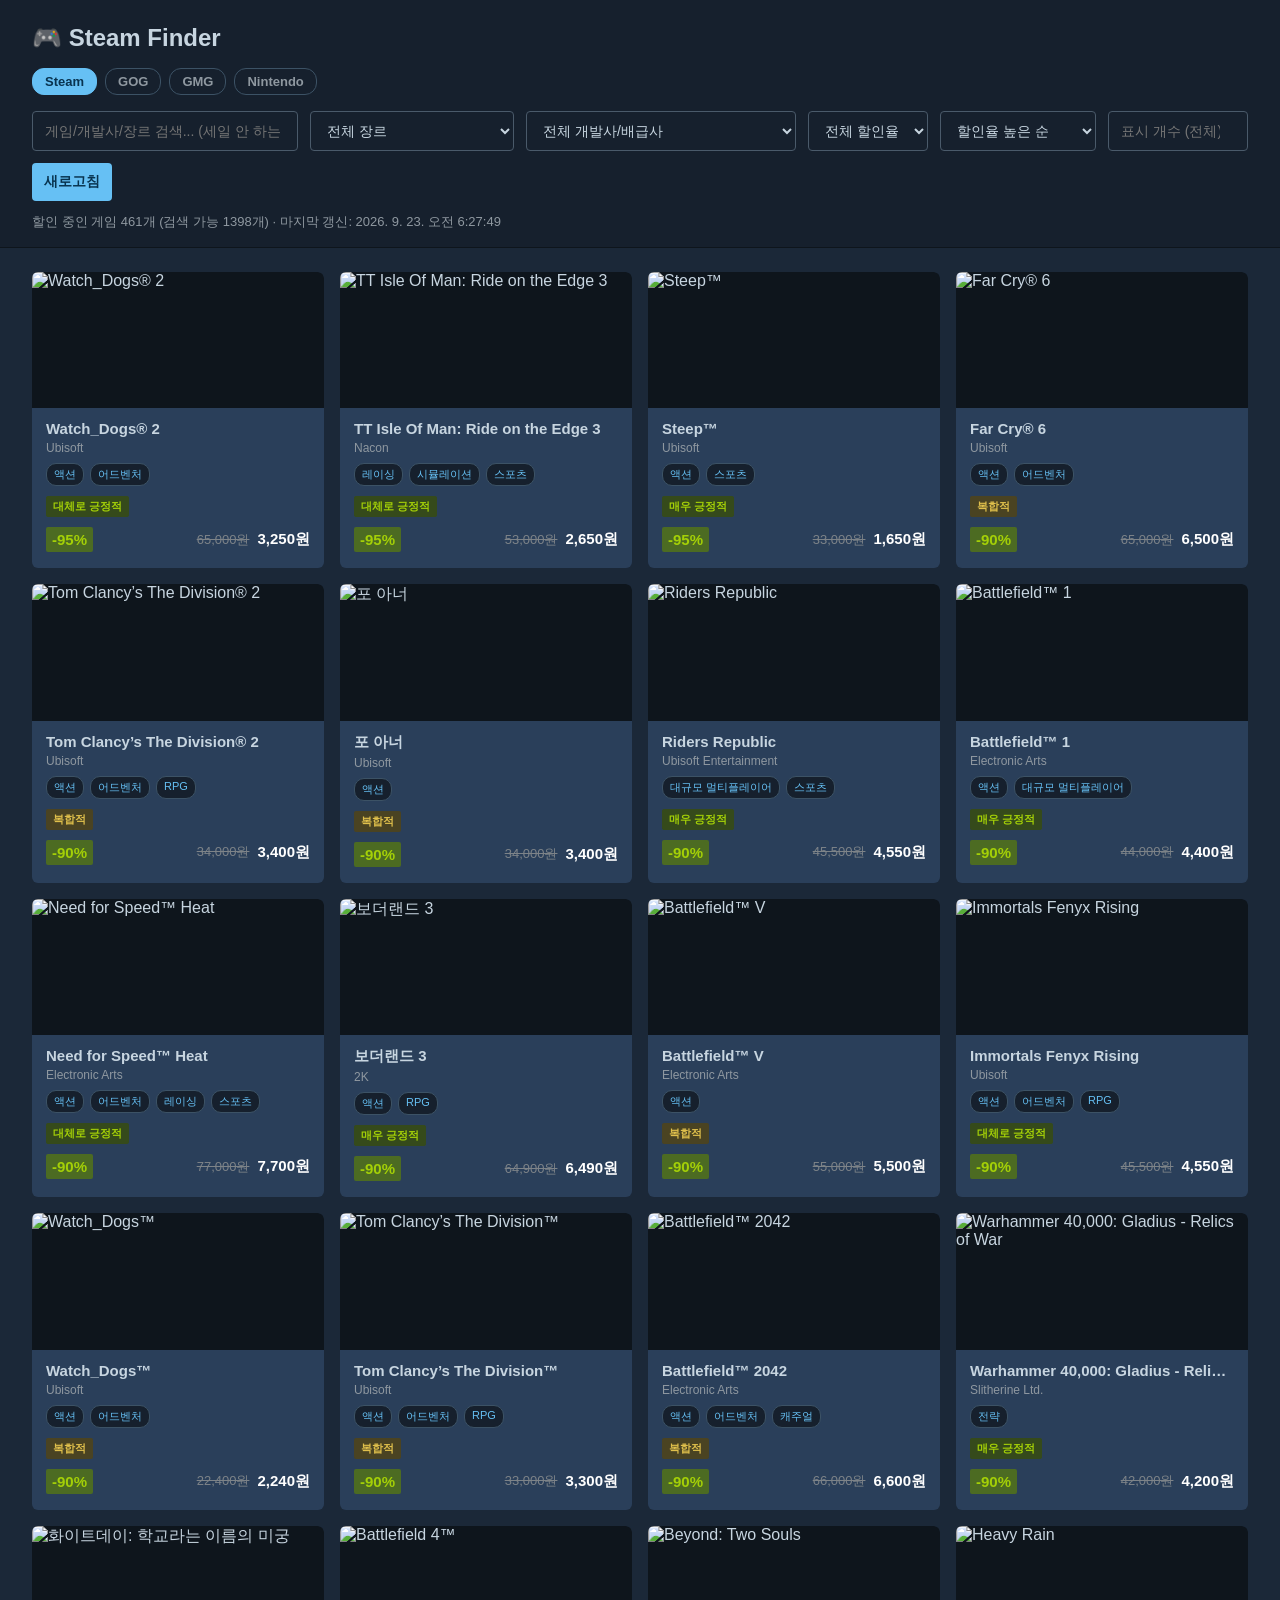
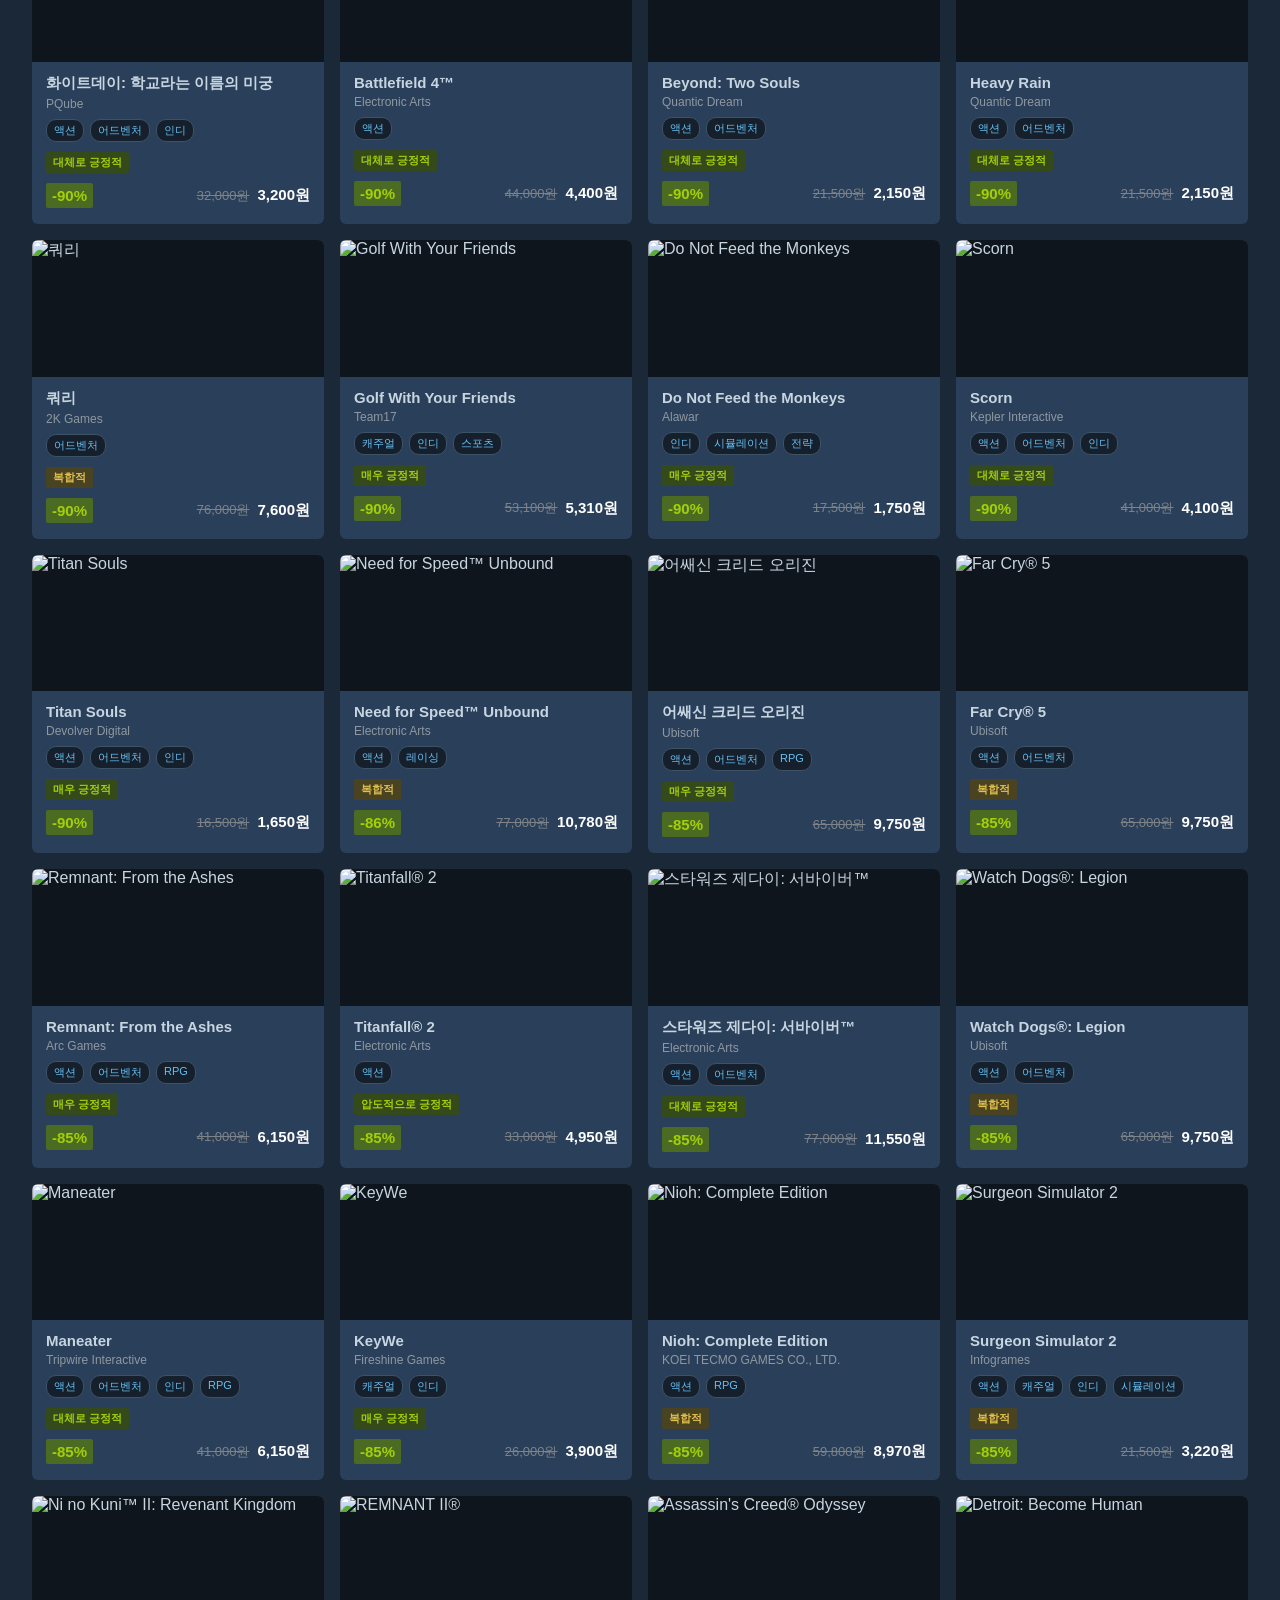
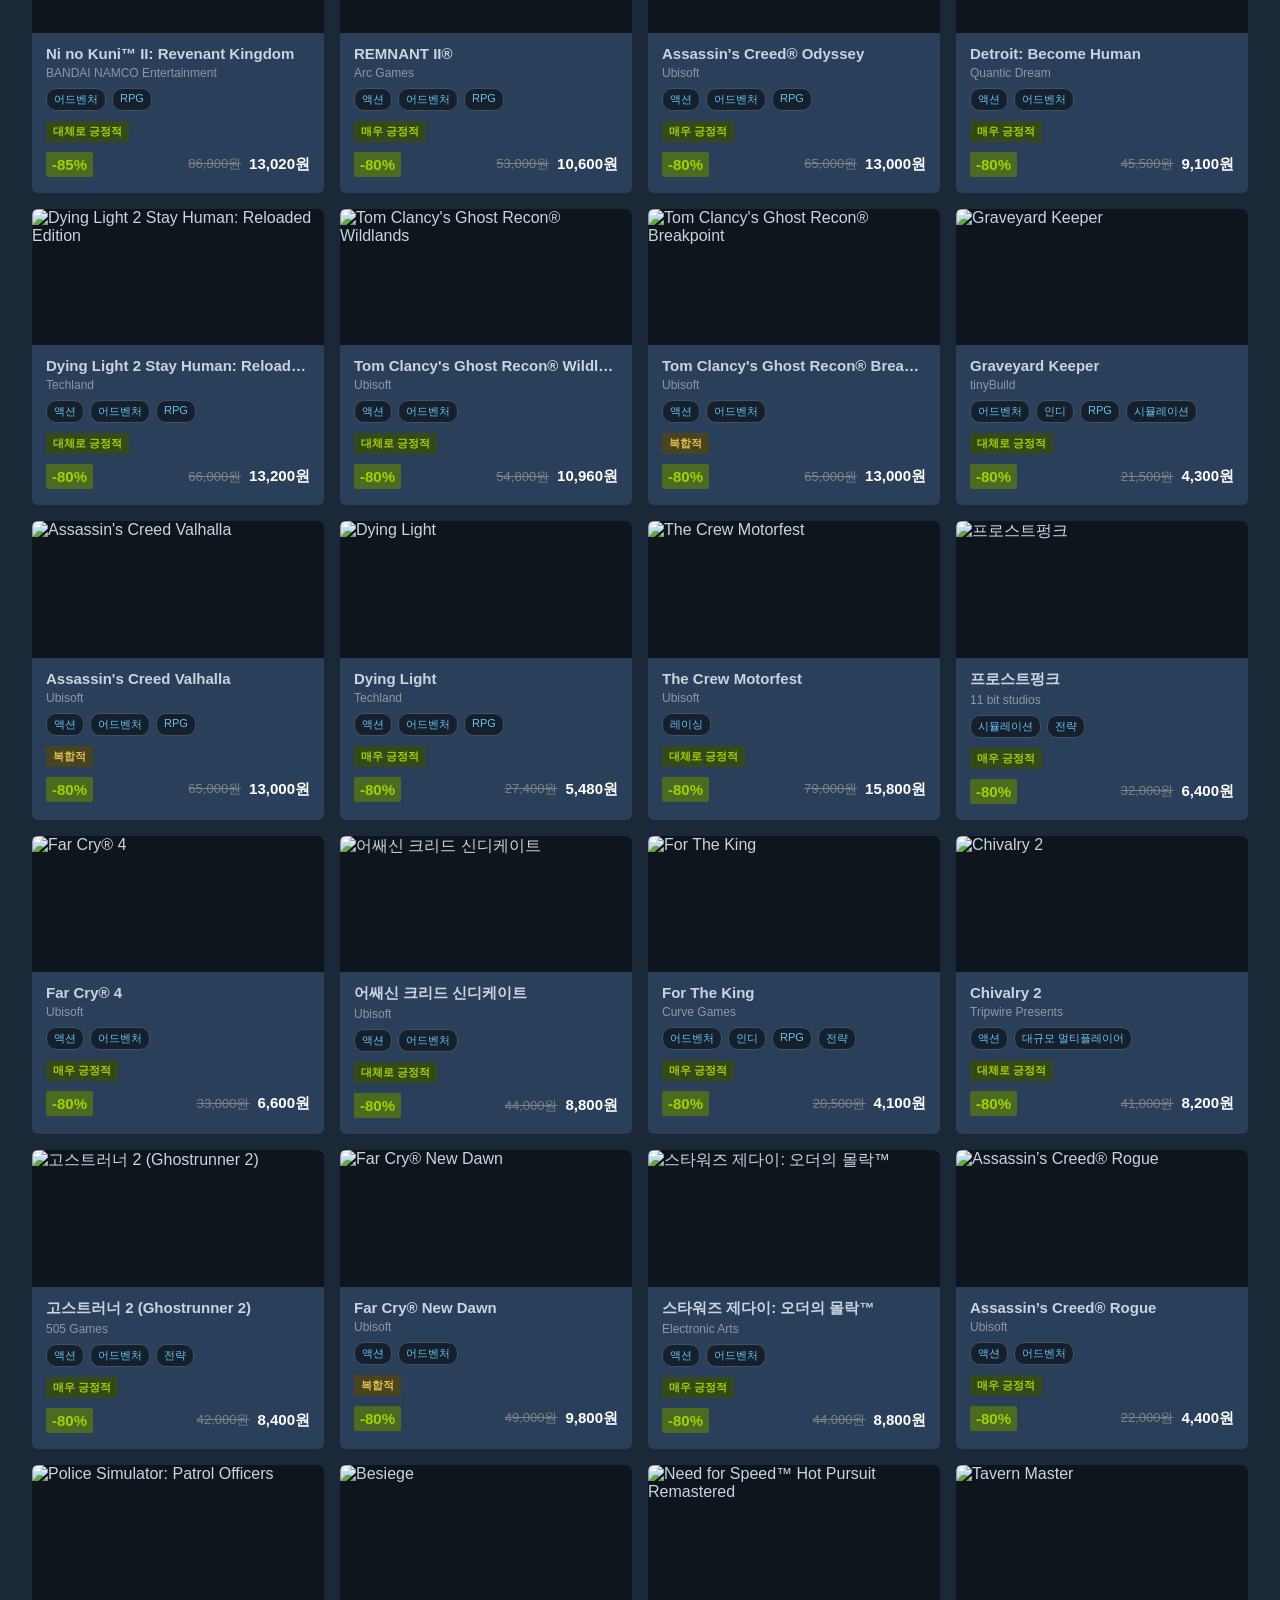
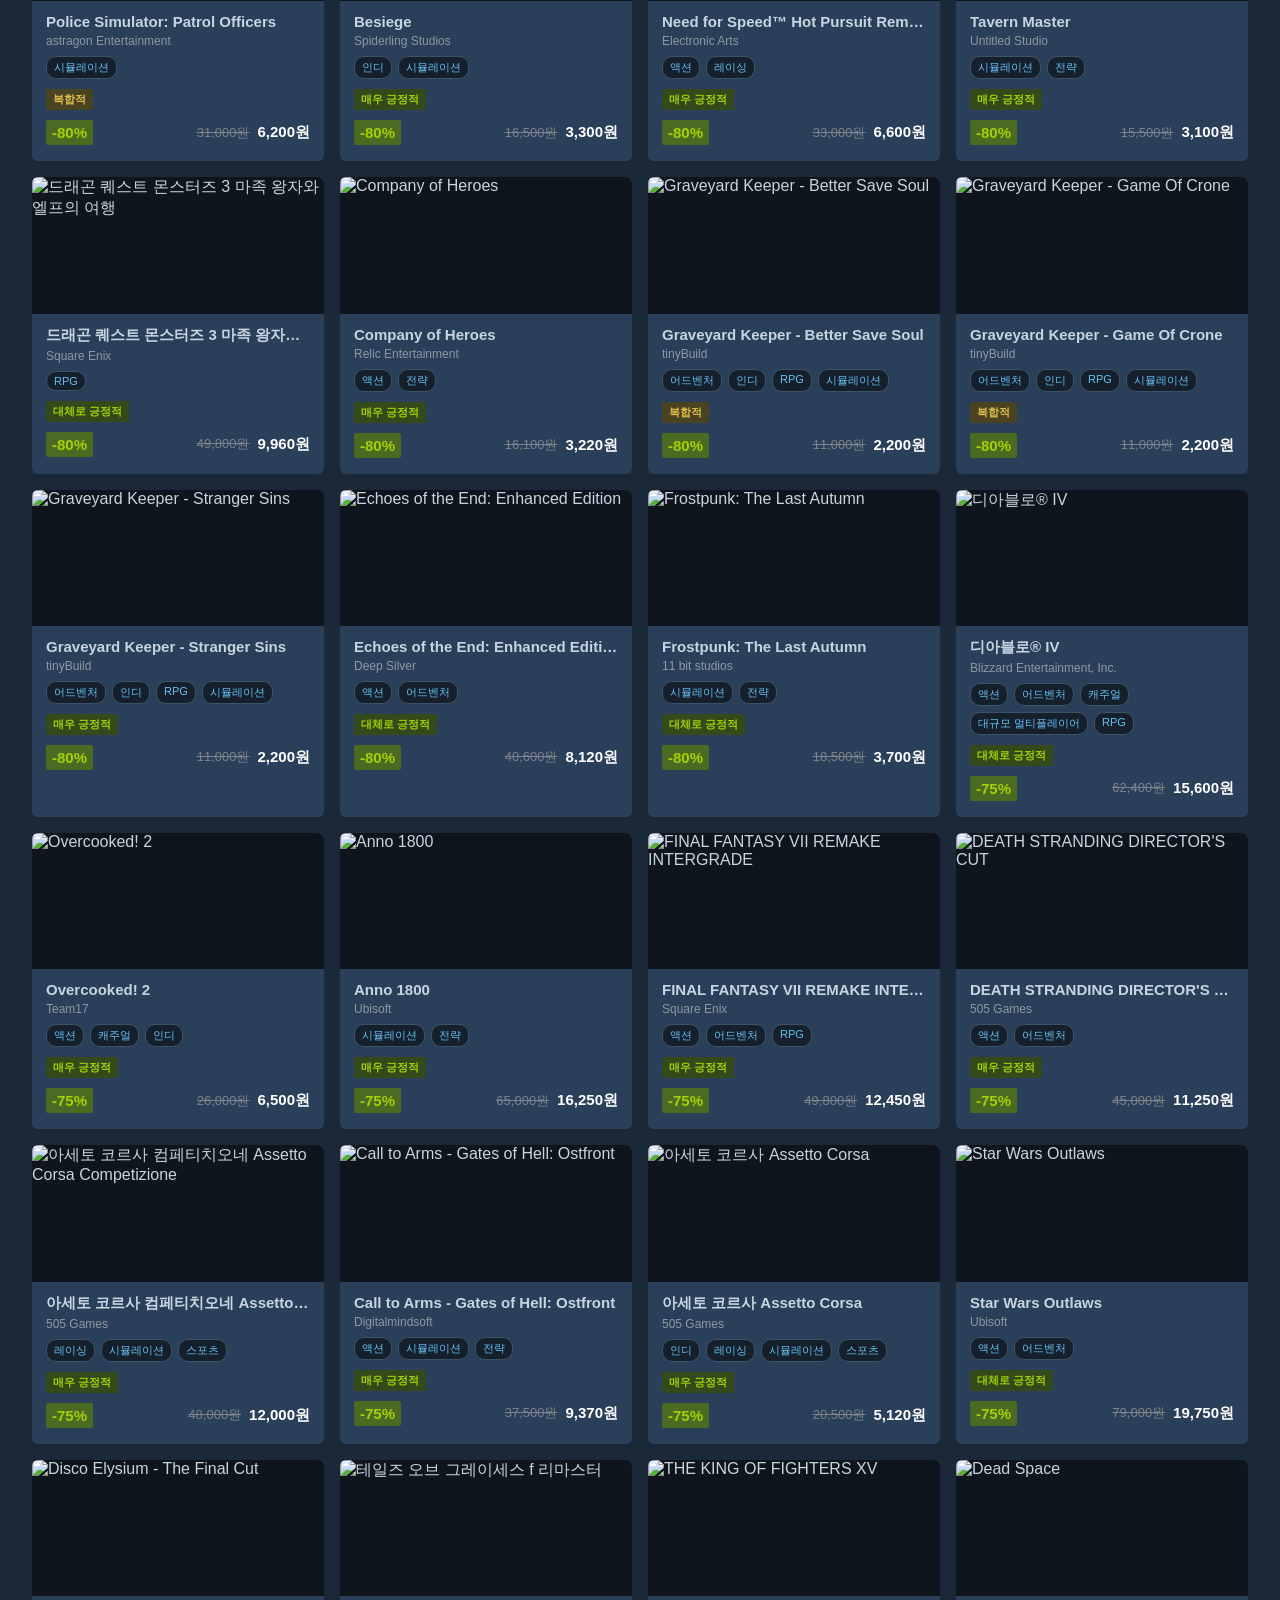
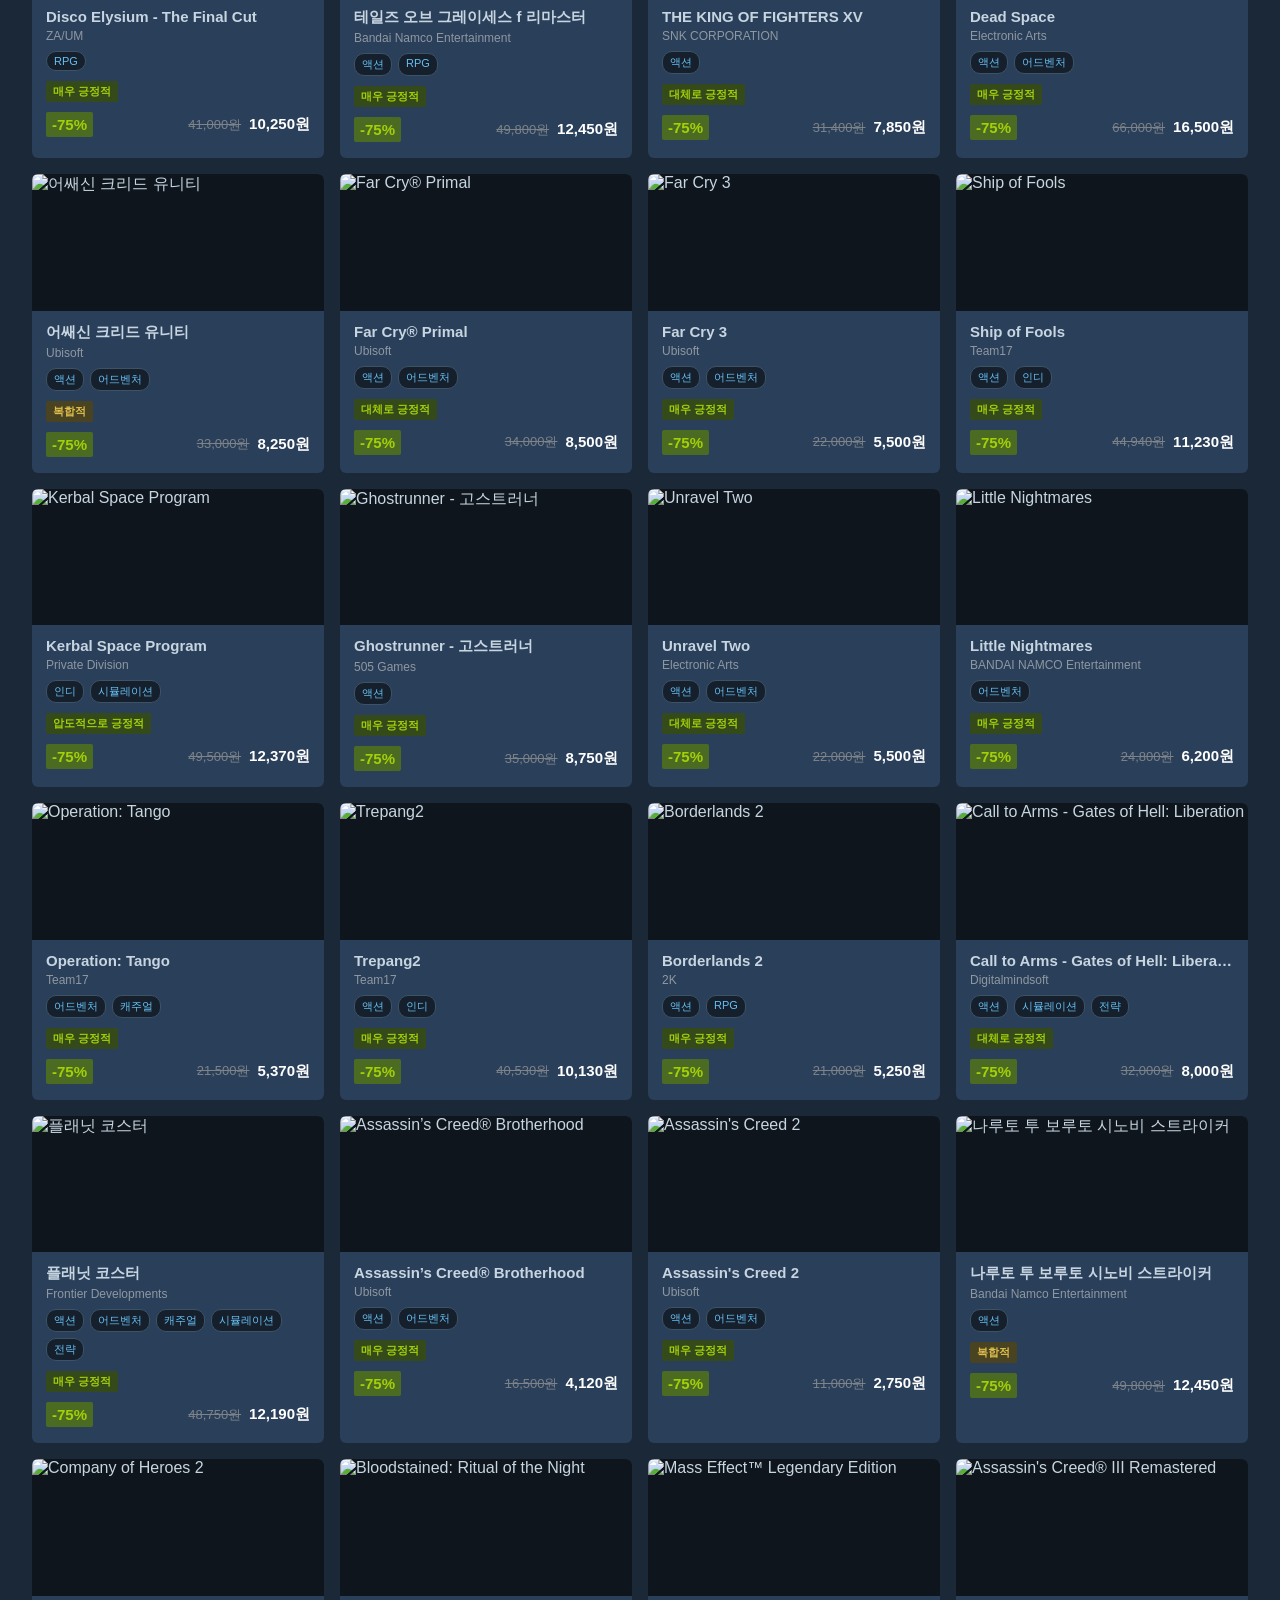
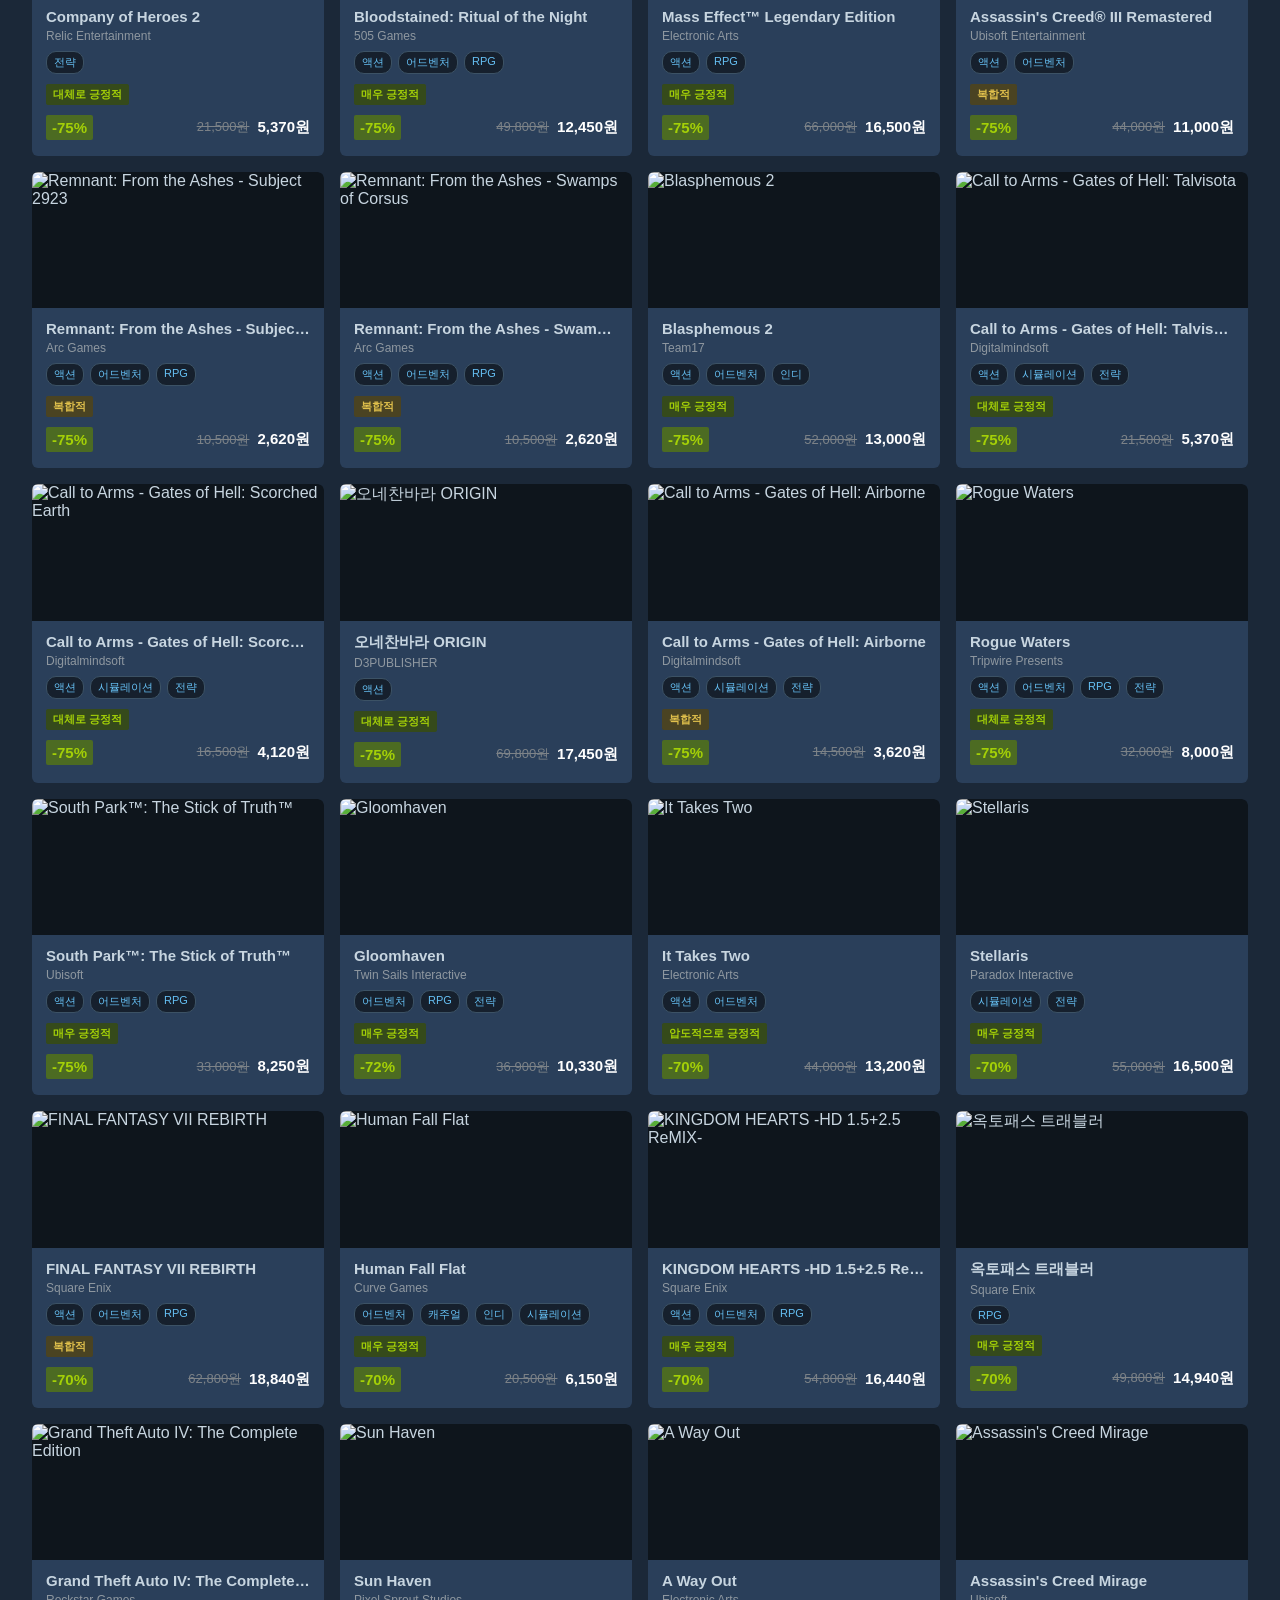
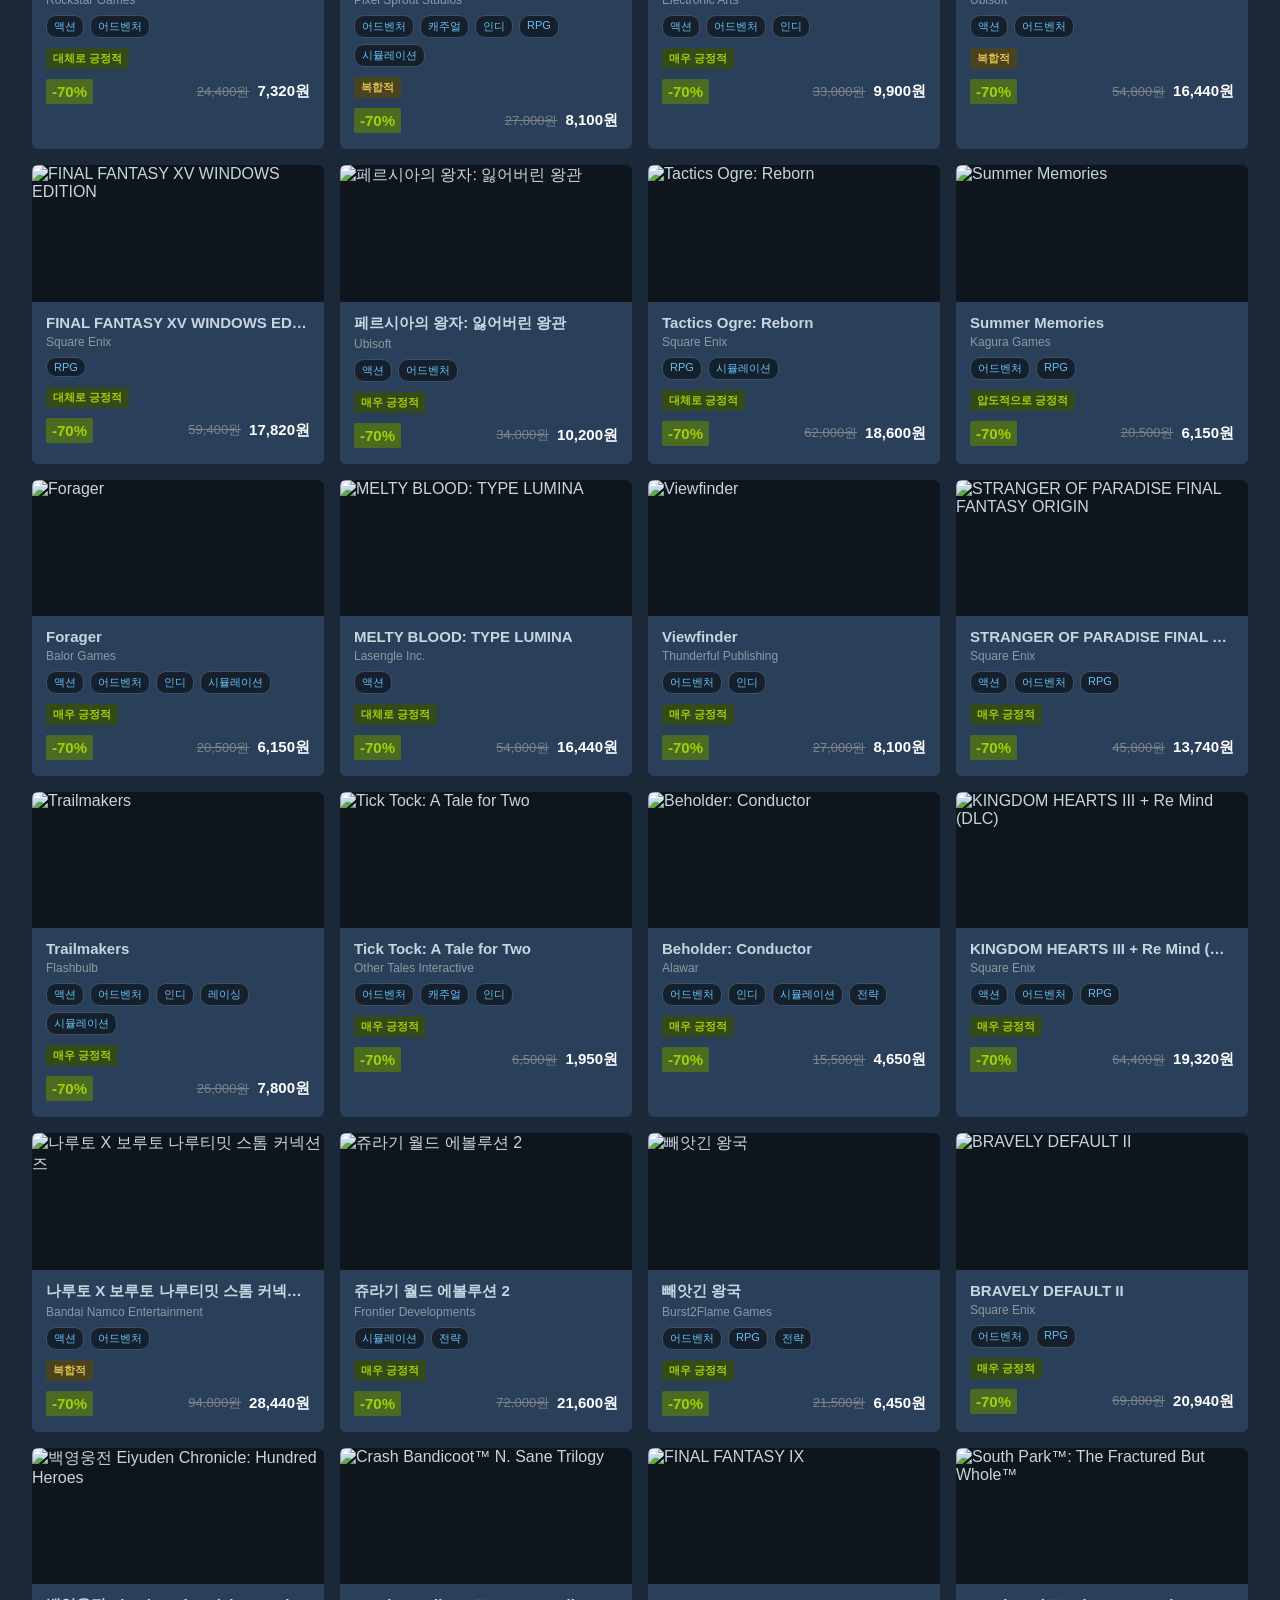
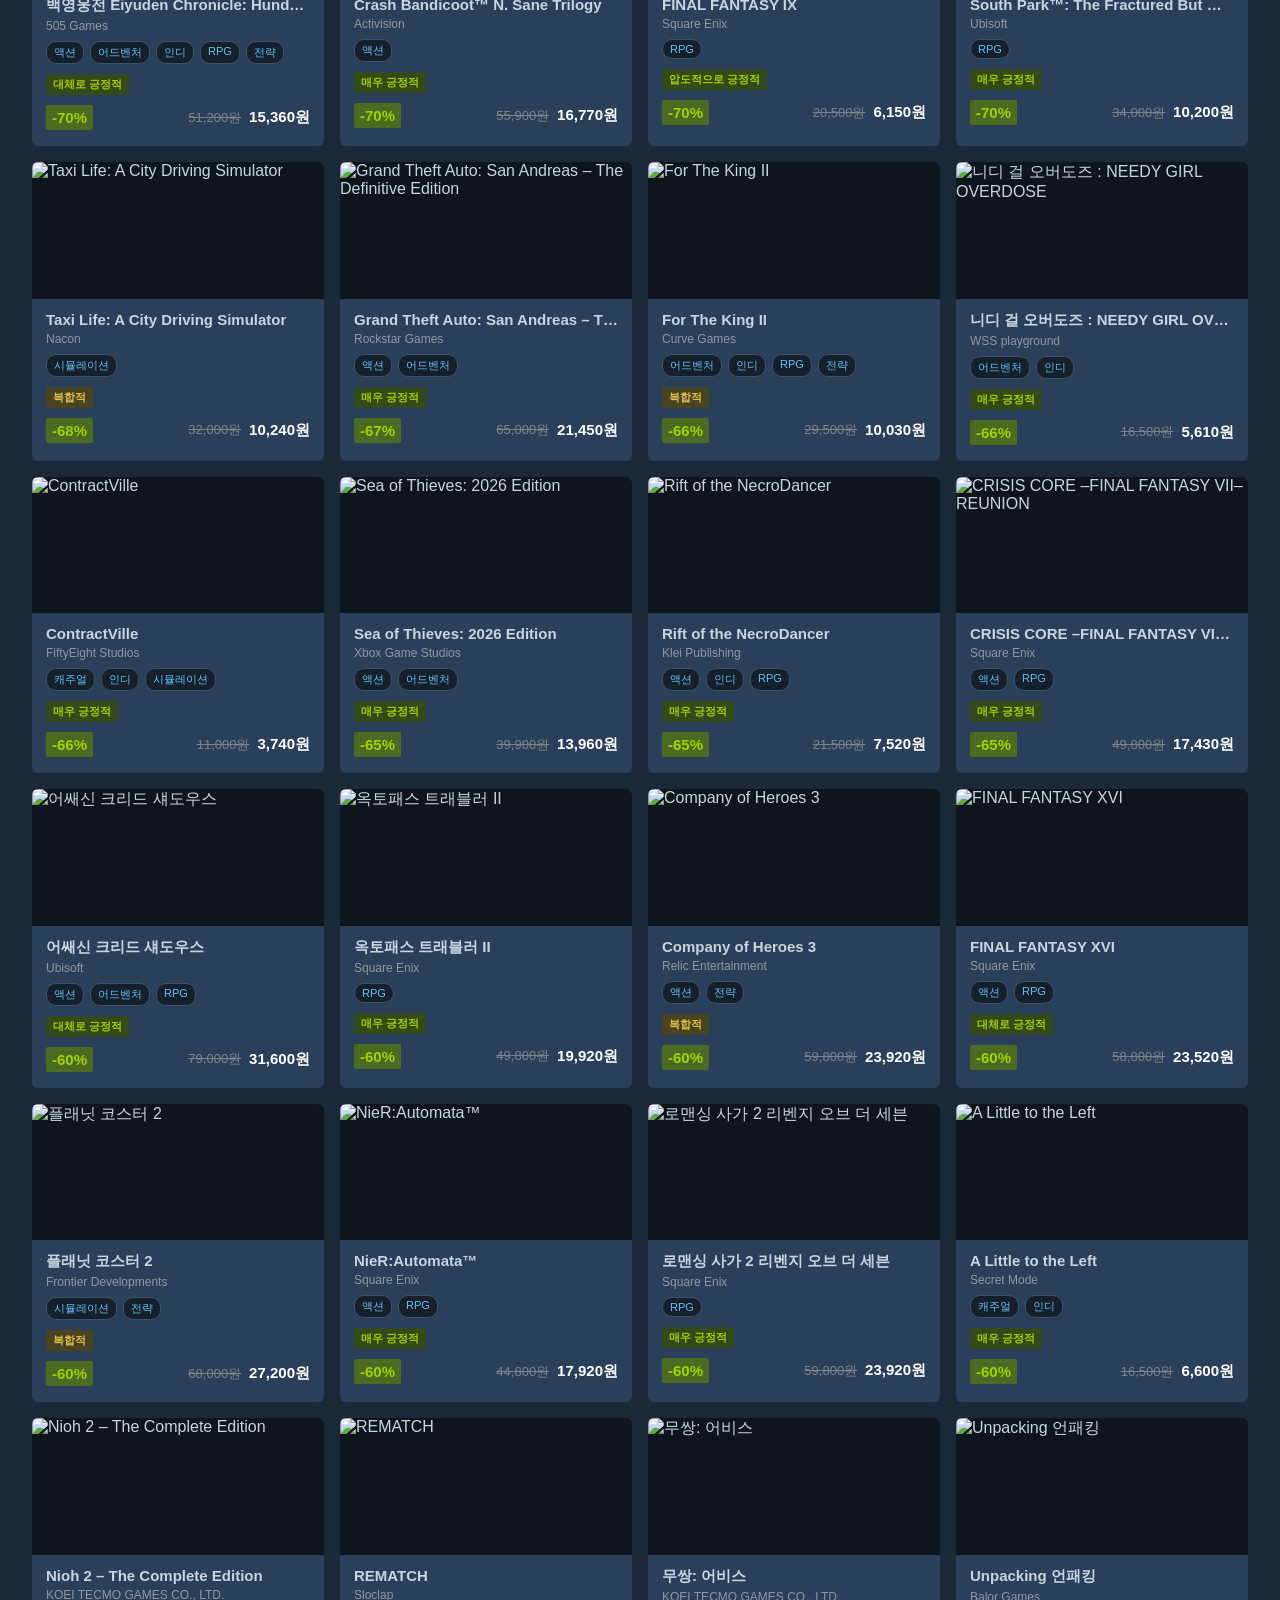
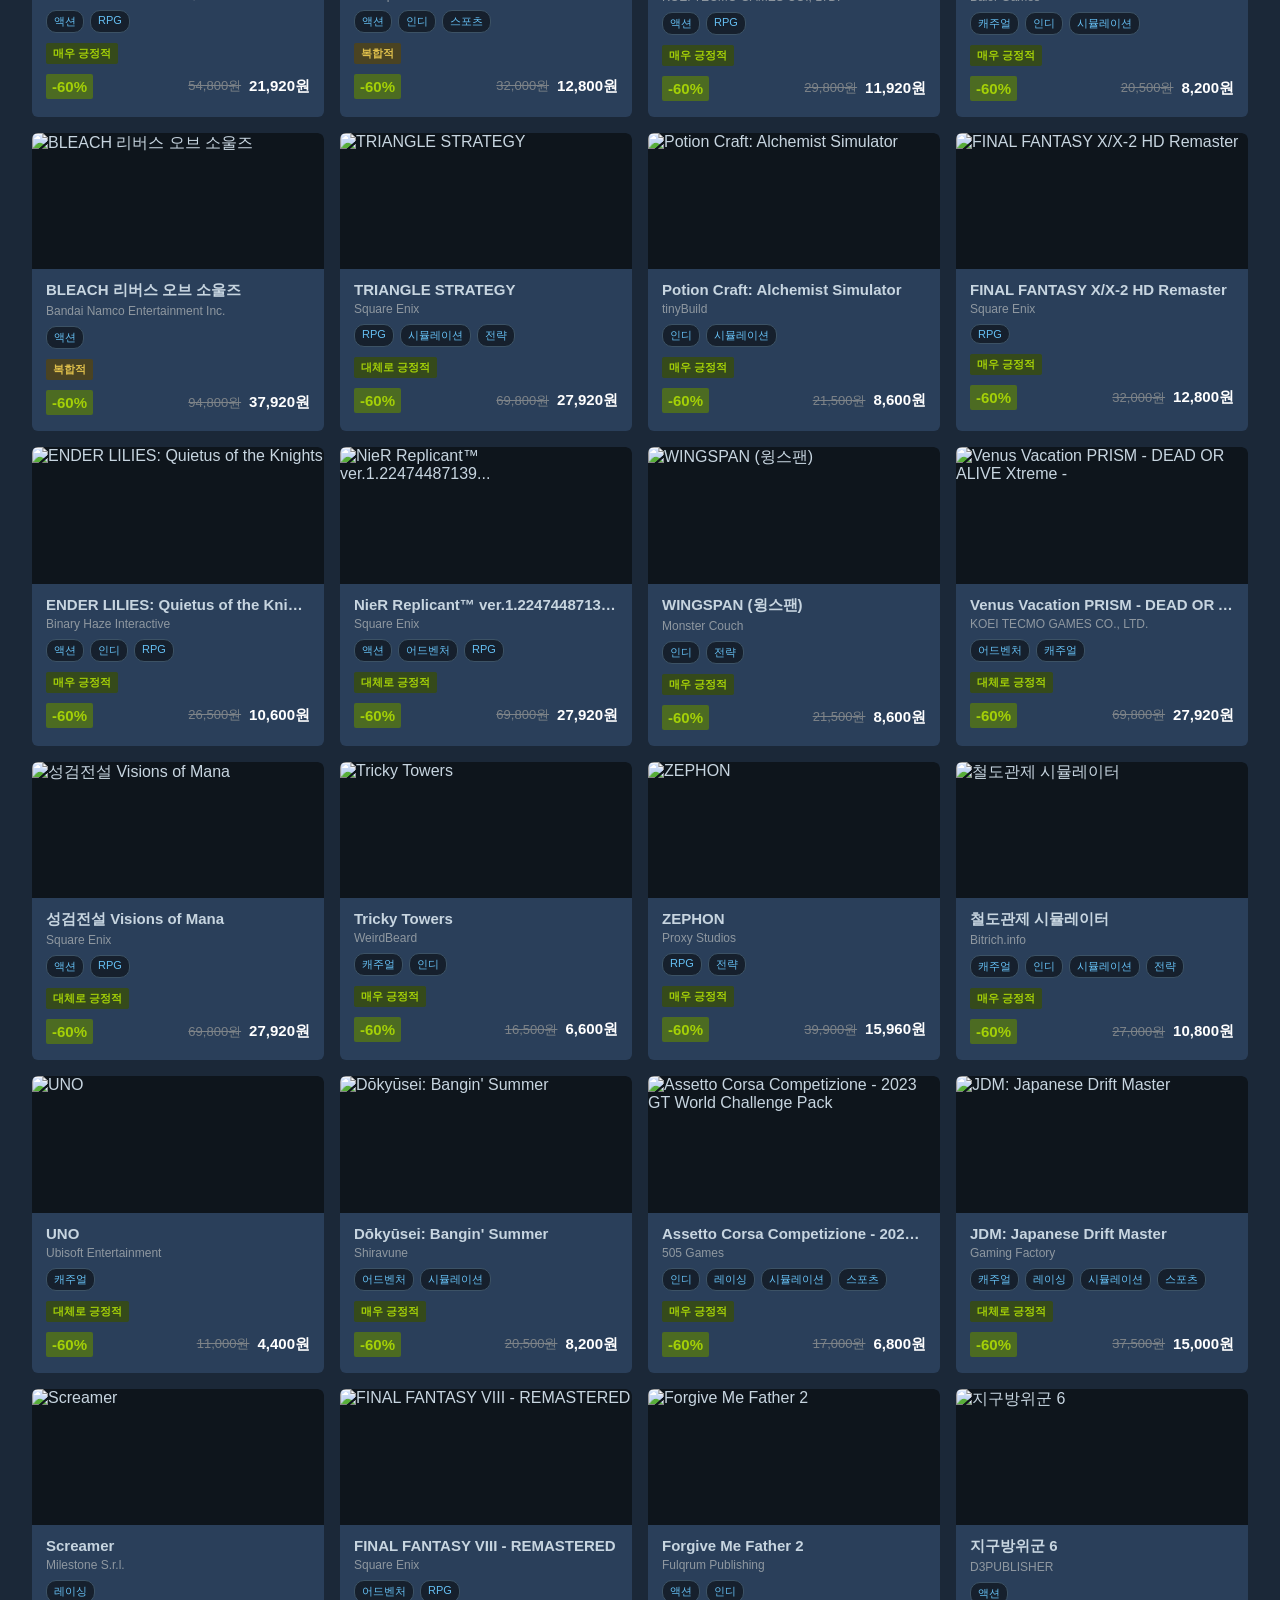
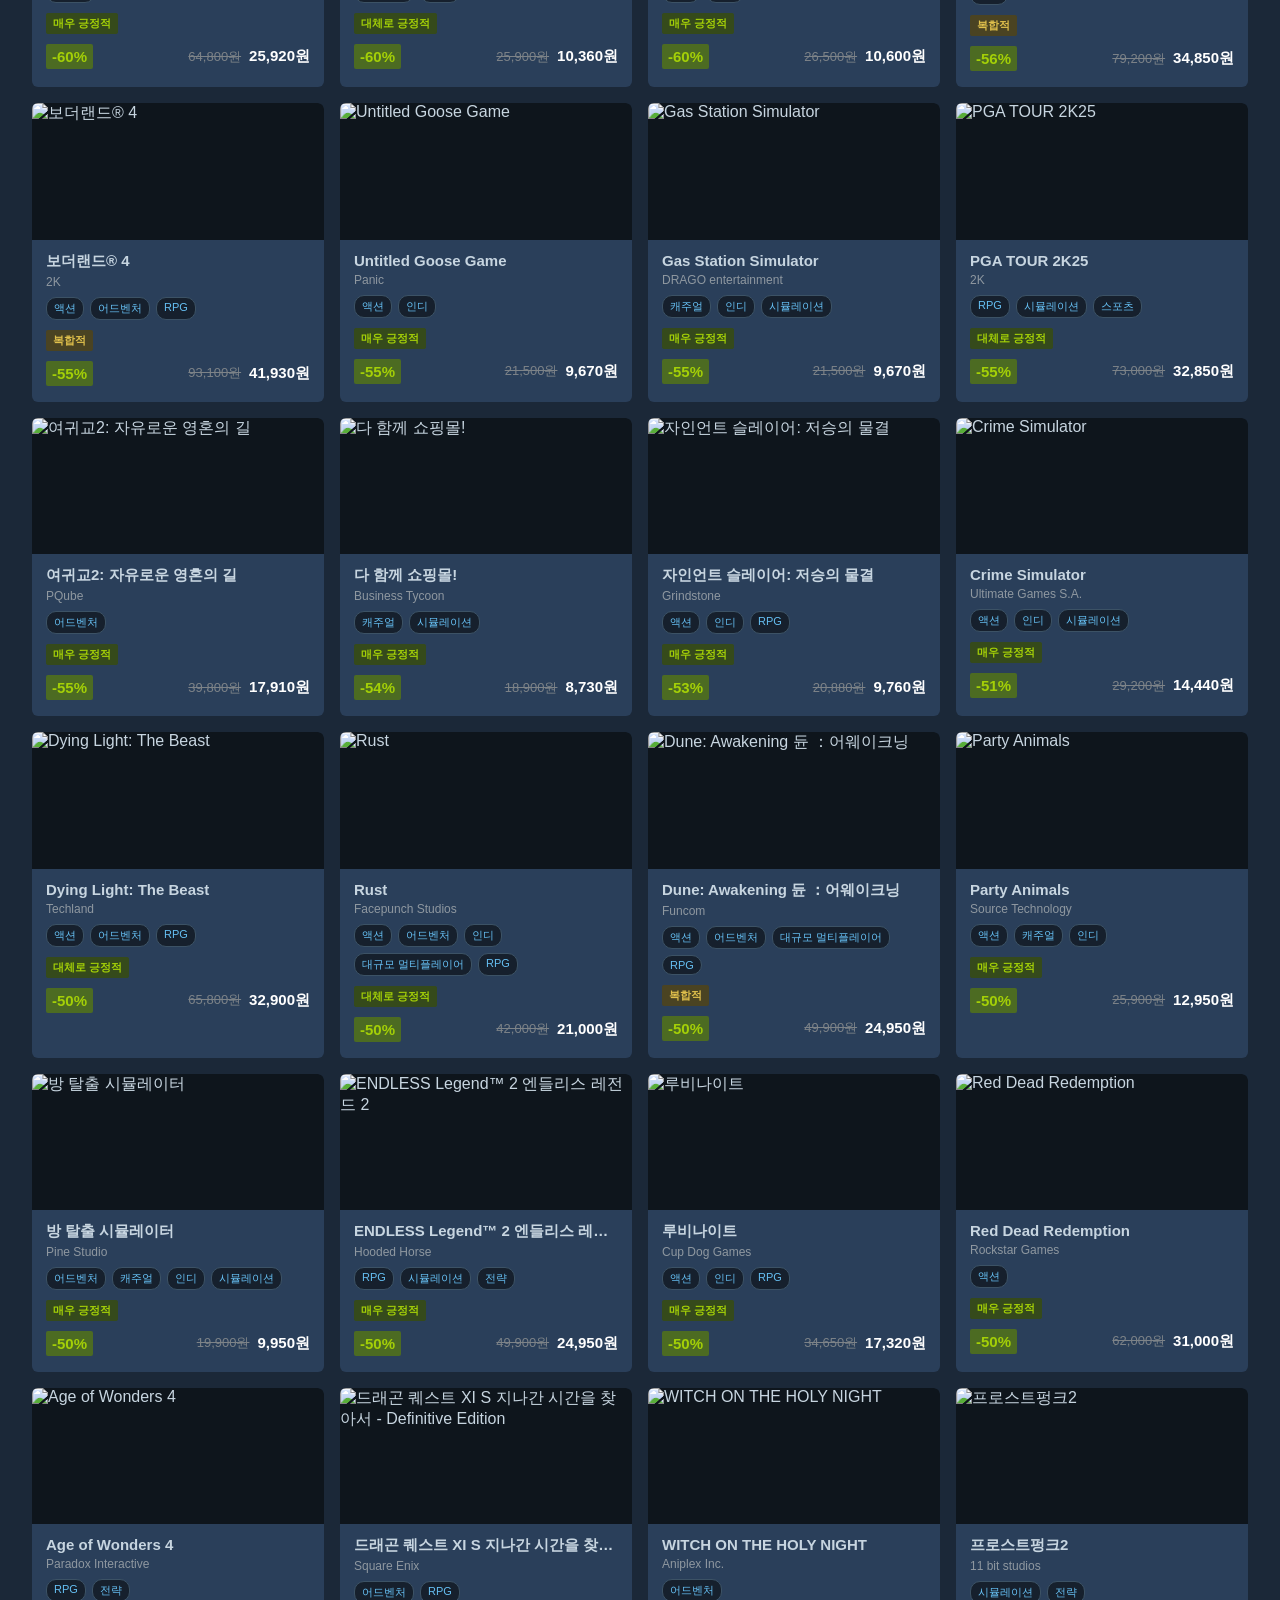
==== commit 099658fa: "Add Nintendo eShop deals page New nintendo_api.py reads the __NEXT_DATA__ JSON that nintendo.com/us/" ====
--- a/docs/index.html
+++ b/docs/index.html
@@ -13,6 +13,7 @@
     <a href="index.html" class="active">Steam</a>
     <a href="gog.html">GOG</a>
     <a href="gmg.html">GMG</a>
+    <a href="nintendo.html">Nintendo</a>
   </nav>
   <div class="controls">
     <input id="search" type="text" placeholder="게임/개발사/장르 검색... (세일 안 하는 게임도 검색됩니다)">
